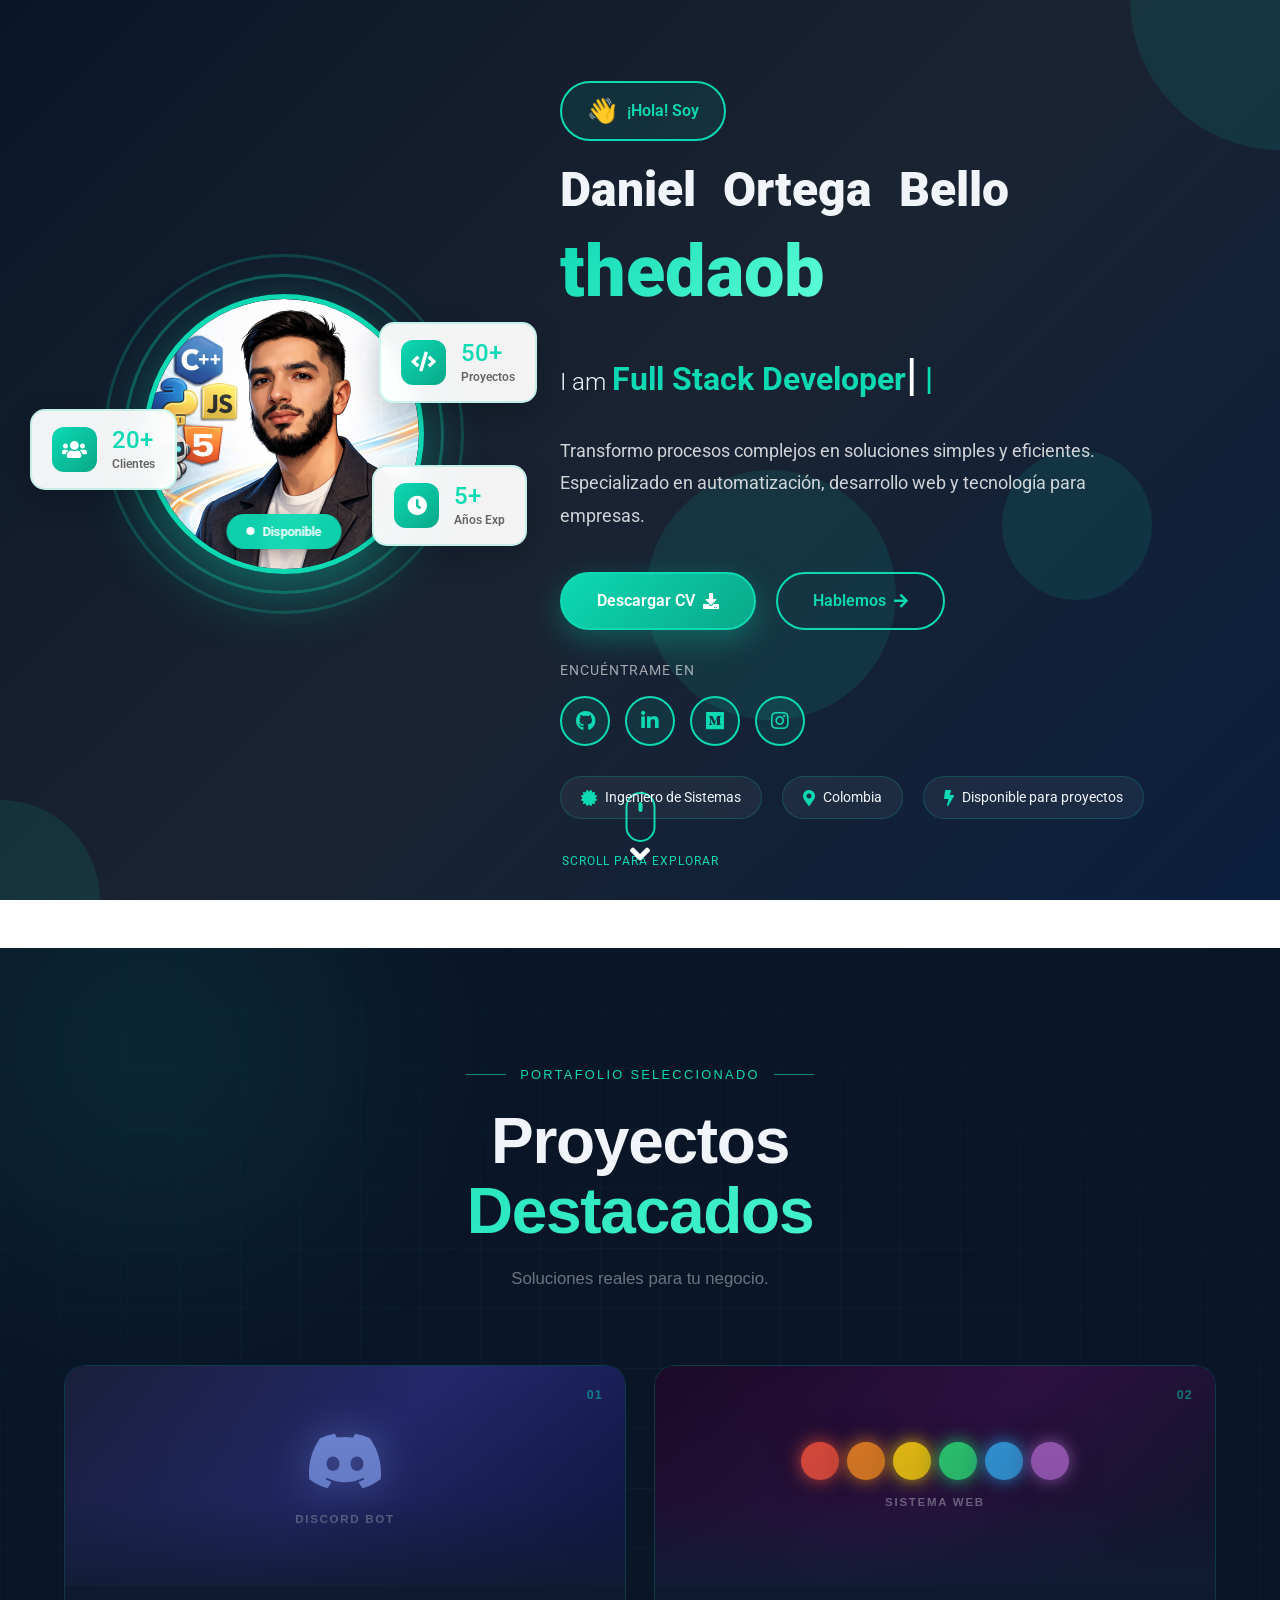
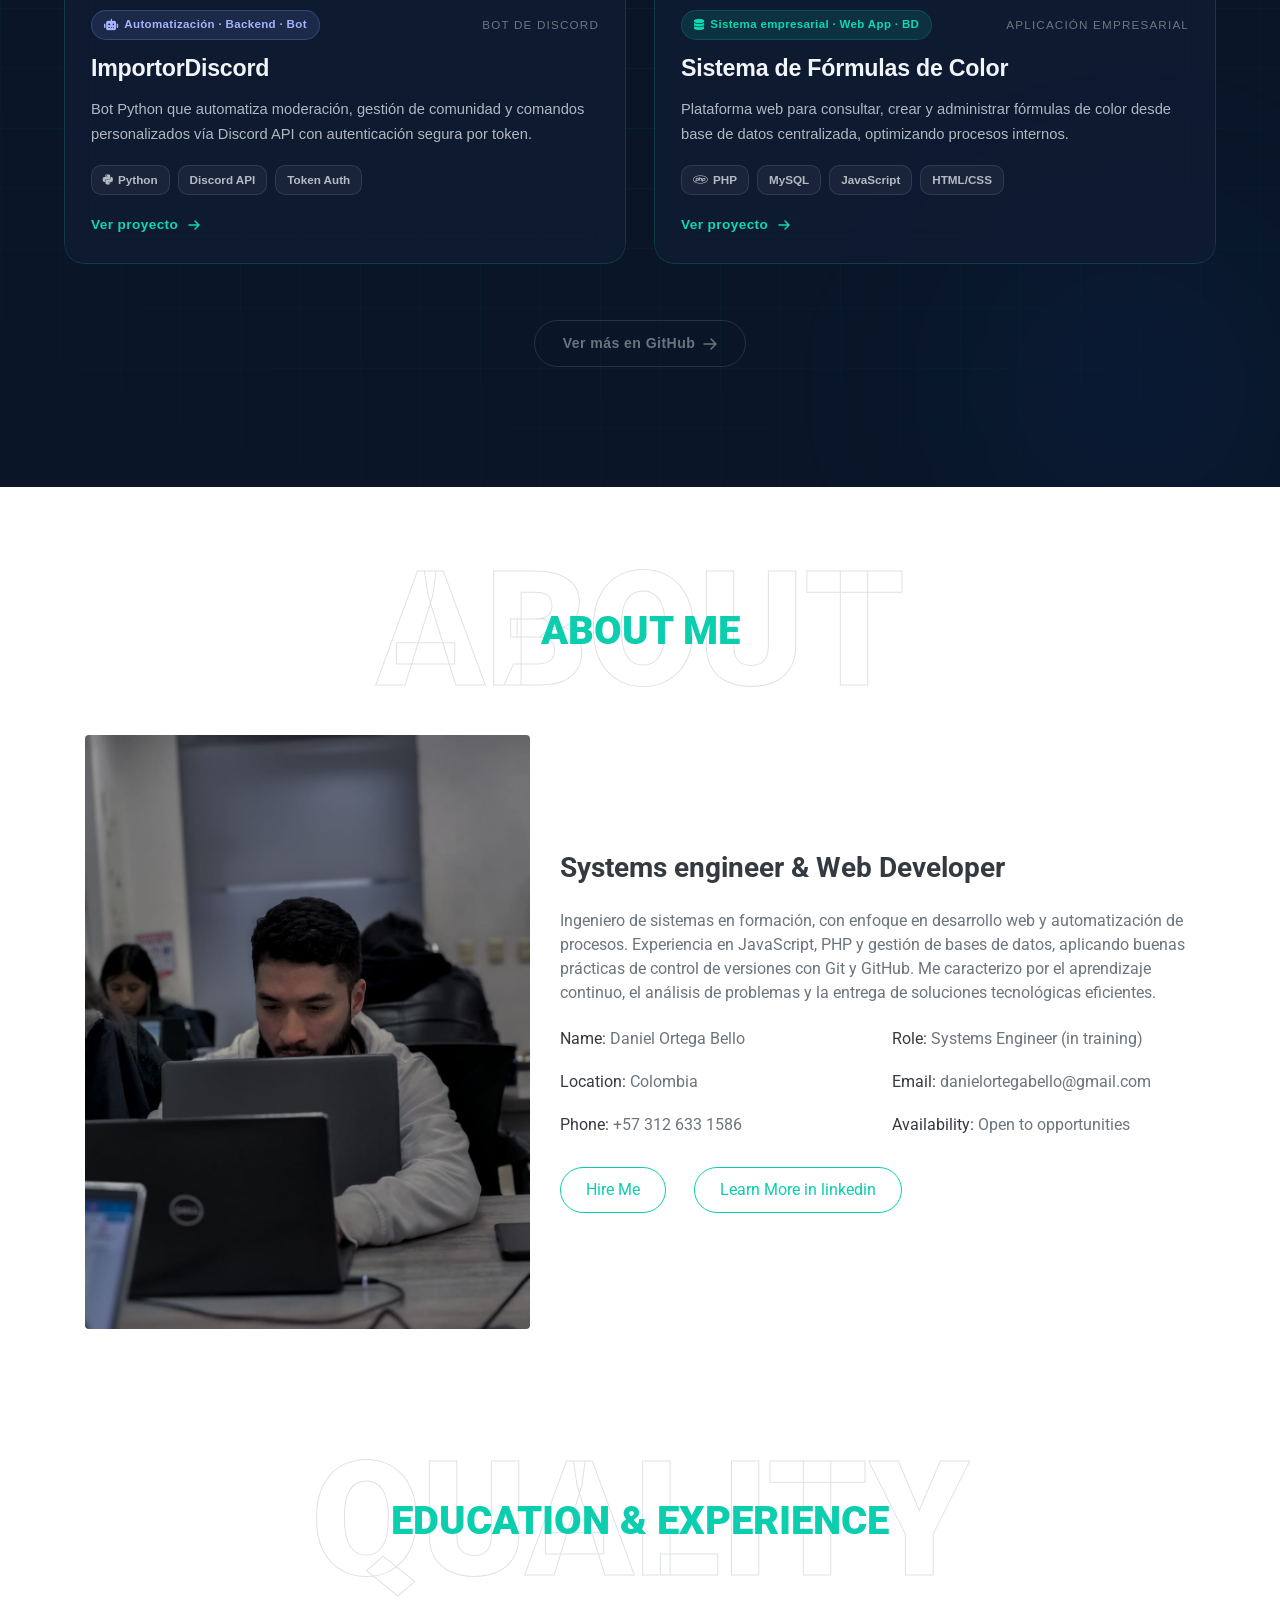
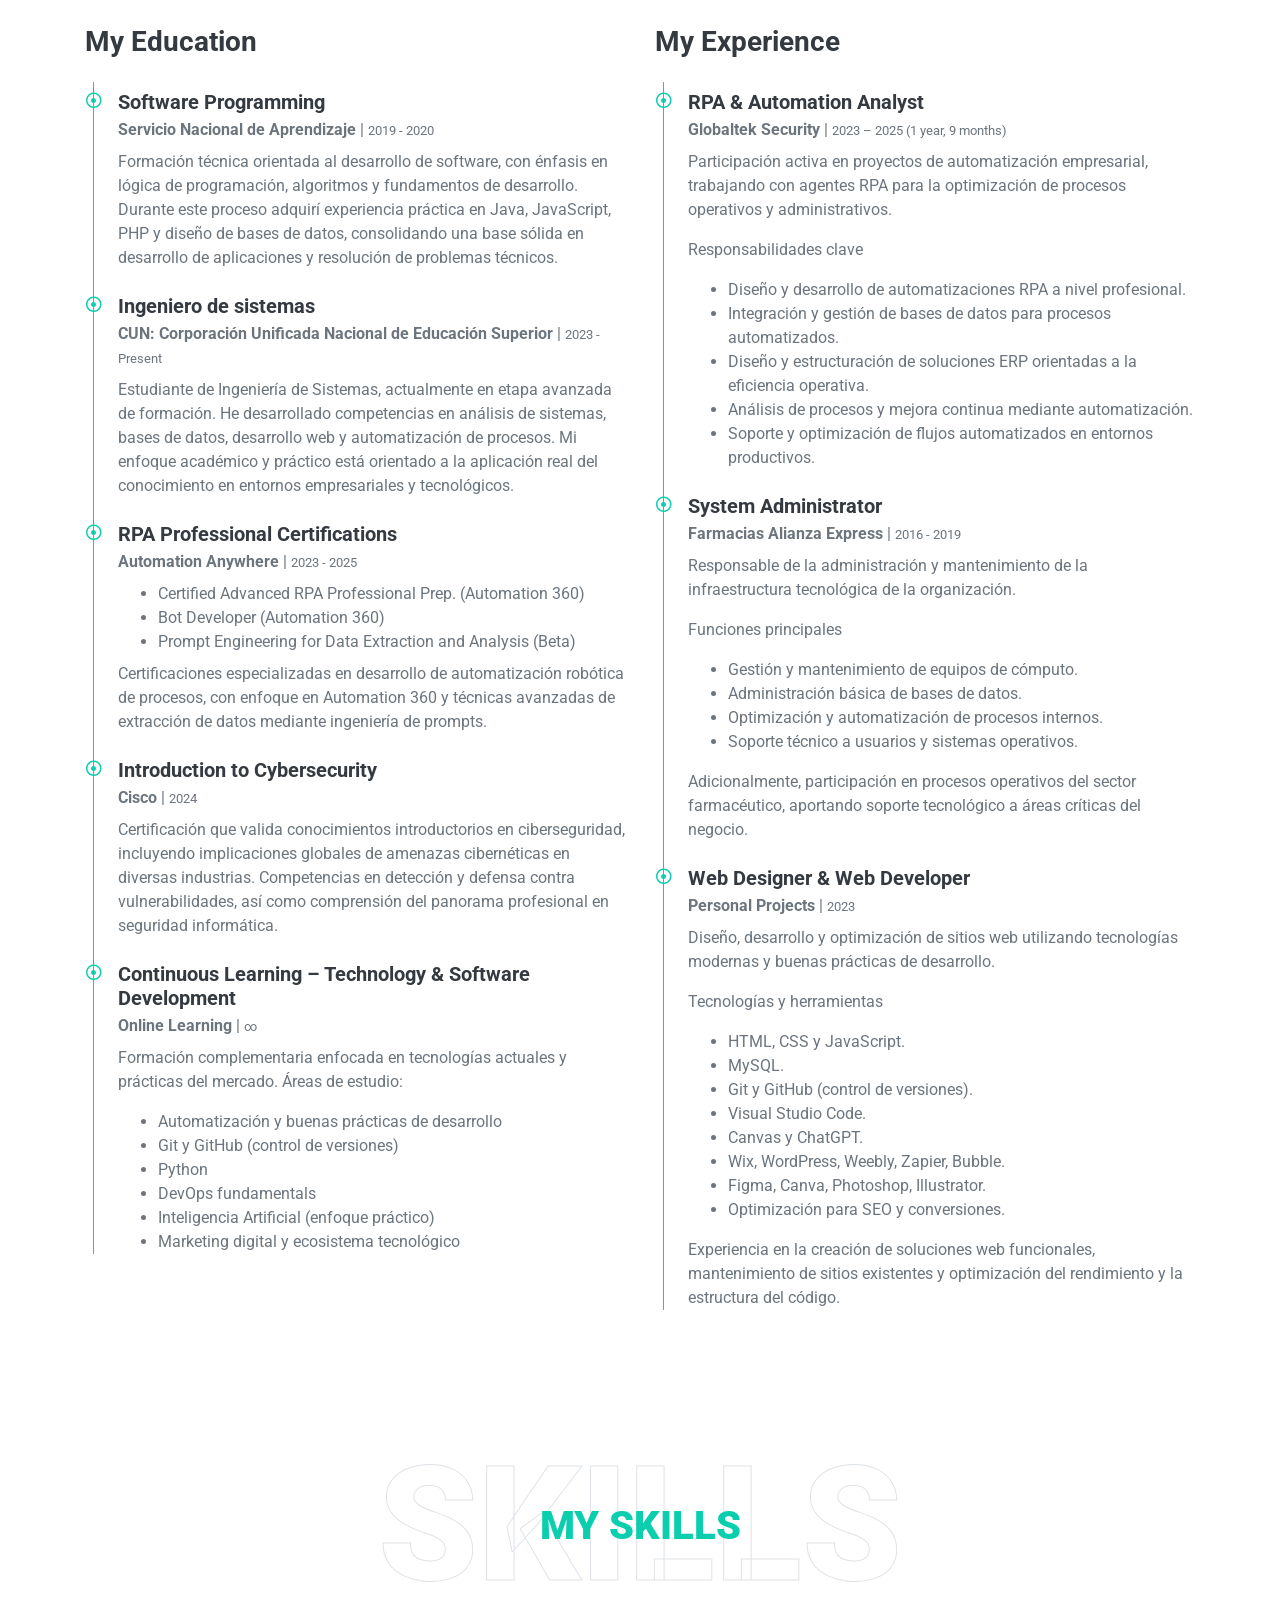
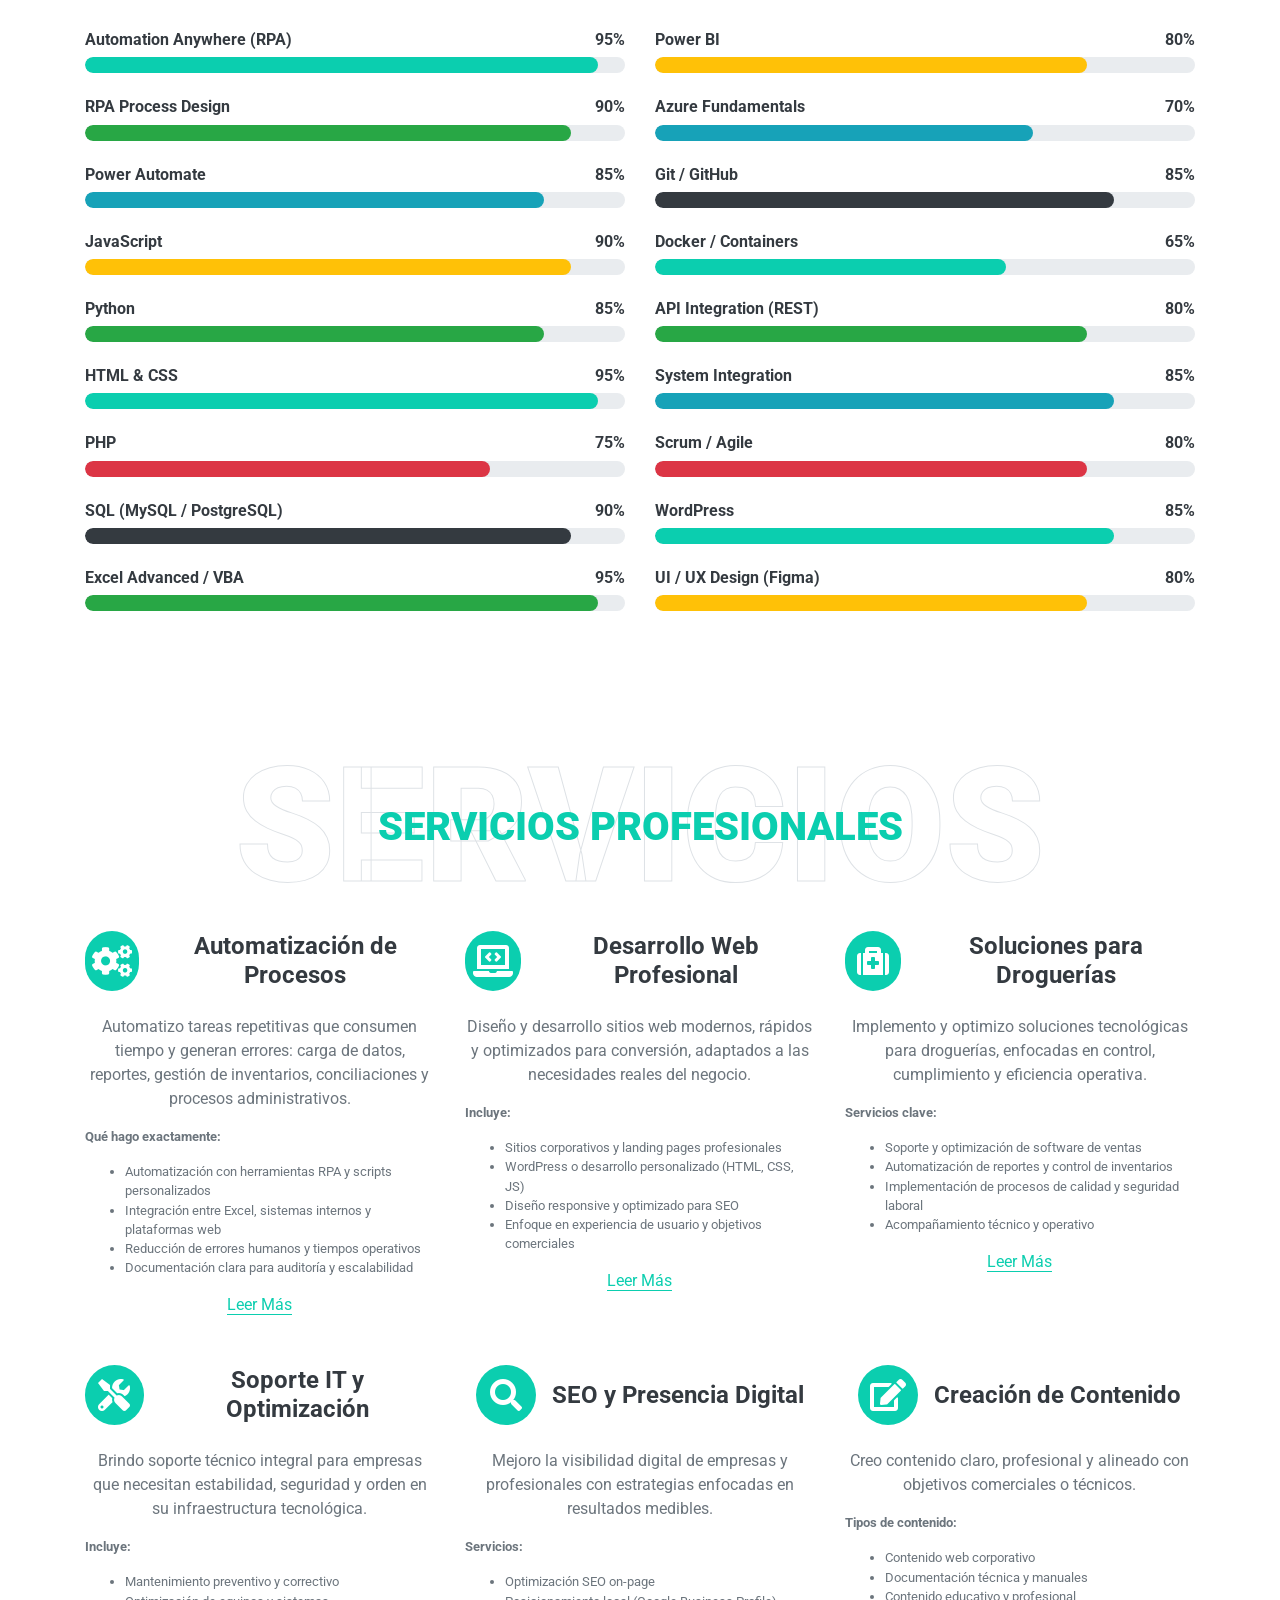
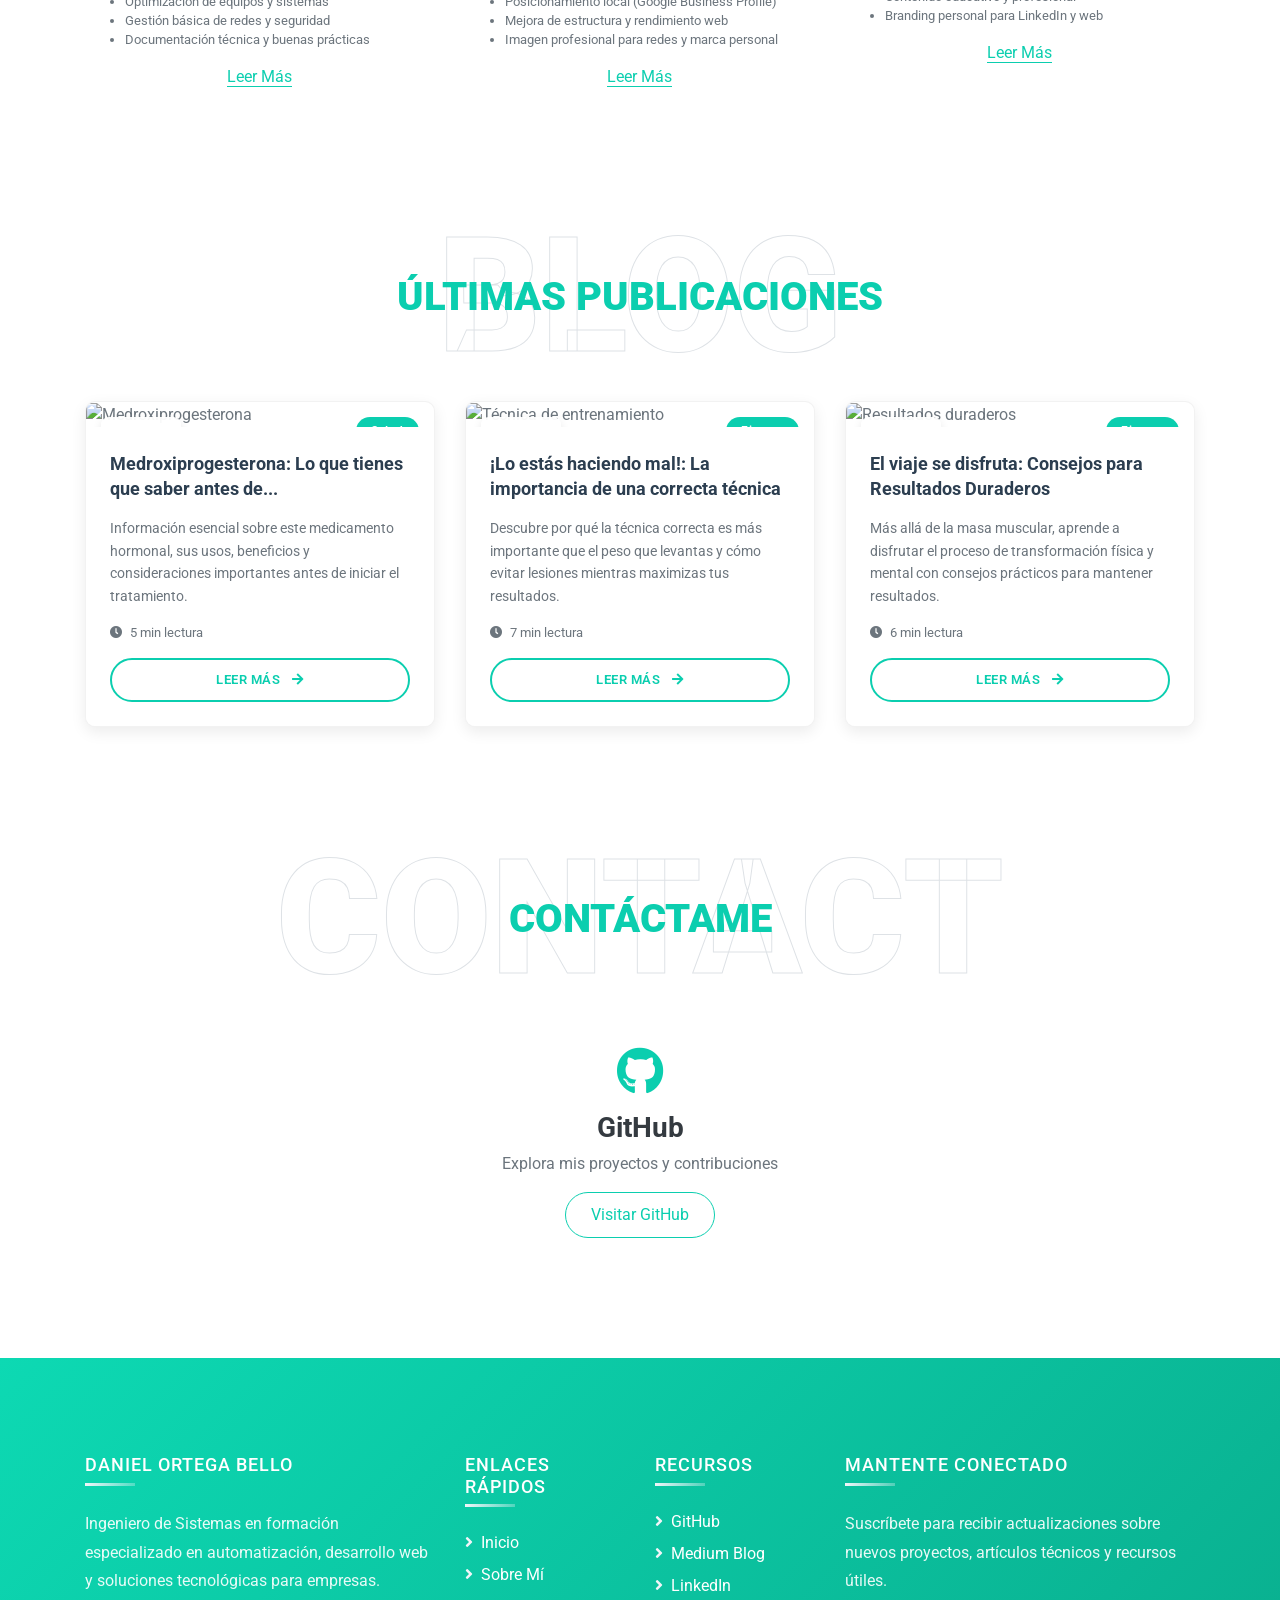
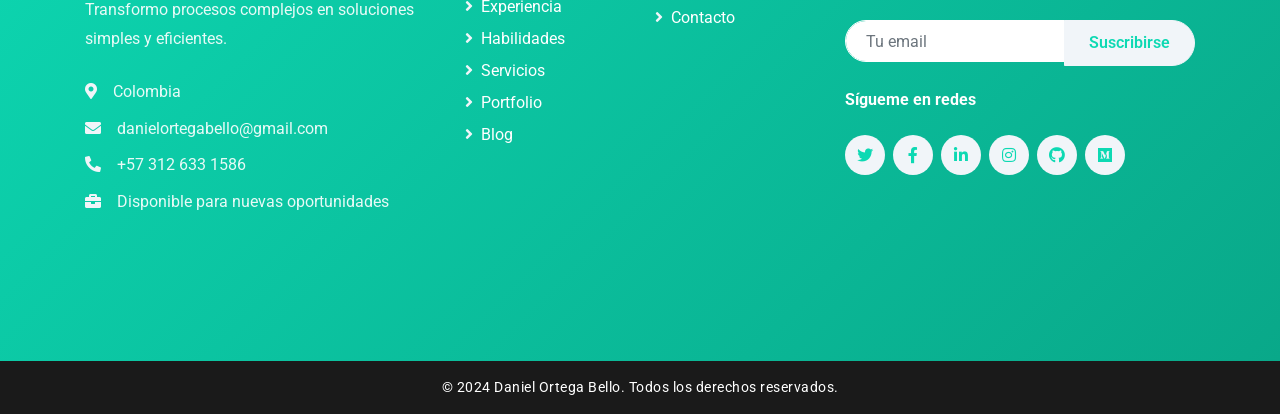
==== index.html @ bbf06e4d "Mini ajuste emojis" ====
<!DOCTYPE html>
<html lang="es">

<head>
    <meta charset="utf-8">
    <meta content="width=device-width, initial-scale=1.0" name="viewport">
    <title>Daniel Ortega — RPA Developer & Automation Specialist</title>
    <meta name="keywords" content="RPA, Automation Anywhere, Python, Automatización, RPA Developer, Colombia">
    <meta name="description" content="Daniel Ortega — Desarrollador RPA especializado en automatización de procesos, Python, APIs y Business Intelligence.">
    <link rel="canonical" href="https://danielortegabello.io/">
    <meta property="og:type" content="website">
    <meta property="og:title" content="Daniel Ortega — RPA Developer & Automation Specialist">
    <meta property="og:description" content="Daniel Ortega — Desarrollador RPA especializado en automatización de procesos, Python, APIs y Business Intelligence.">
    <meta property="og:url" content="https://danielortegabello.io/">
    <meta property="og:image" content="https://danielortegabello.io/img/fotoperfil.jpg">
    <meta name="twitter:card" content="summary_large_image">
    <meta name="twitter:title" content="Daniel Ortega — RPA Developer & Automation Specialist">
    <meta name="twitter:description" content="Daniel Ortega — Desarrollador RPA especializado en automatización de procesos, Python, APIs y Business Intelligence.">
    <meta name="twitter:image" content="https://danielortegabello.io/img/fotoperfil.jpg">
    <meta name="twitter:site" content="@thedaob">

    <!-- Favicon -->
    <link href="img/favicon.ico" rel="icon">

    <!-- Google Web Fonts -->
    <link rel="preconnect" href="https://fonts.gstatic.com" crossorigin>
    <link href="https://fonts.googleapis.com/css2?family=Roboto:wght@300;400;500;700;900&display=swap" rel="stylesheet"> 

    <!-- Font Awesome -->
    <link href="https://cdnjs.cloudflare.com/ajax/libs/font-awesome/5.10.0/css/all.min.css" rel="stylesheet">

    <!-- Libraries Stylesheet -->
    <link href="lib/owlcarousel/assets/owl.carousel.min.css" rel="stylesheet">
    <link href="lib/lightbox/css/lightbox.min.css" rel="stylesheet">
    

    <!-- Customized Bootstrap Stylesheet -->
    <link href="css/style.css" rel="stylesheet">
    <link rel="stylesheet" href="hero-section-styles.css">
</head>

<body data-spy="scroll" data-target=".navbar" data-offset="51">
    <!-- Navbar Start -->
    <nav class="navbar fixed-top shadow-sm navbar-expand-lg bg-light navbar-light py-3 py-lg-0 px-lg-5">
        <a href="index.html" class="navbar-brand ml-lg-3">
            <h1 class="m-0 display-5"><span class="text-primary">The</span>daob</h1>
        </a>
        <button type="button" class="navbar-toggler" data-toggle="collapse" data-target="#navbarCollapse">
            <span class="navbar-toggler-icon"></span>
        </button>
        <div class="collapse navbar-collapse px-lg-3" id="navbarCollapse">
            <div class="navbar-nav m-auto py-0">
                <a href="#home" class="nav-item nav-link active">Home</a>
                <a href="#about" class="nav-item nav-link">About</a>
                <a href="#qualification" class="nav-item nav-link">Quality</a>
                <a href="#skill" class="nav-item nav-link">Skill</a>
                <a href="#service" class="nav-item nav-link">Service</a>
                <a href="#projects" class="nav-item nav-link">Projects</a>
                <a href="#blog" class="nav-item nav-link">Blog</a>
                <a href="#contact" class="nav-item nav-link">Contact</a>
            </div>
            <a href="" class="btn btn-outline-primary d-none d-lg-block">Hire Me</a>
        </div>
        <button id="theme-toggle" aria-label="Cambiar modo oscuro">
            <span class="icon sun">💡</span>
            <span class="icon moon">🕯️</span>
          </button>
    </nav>
    <!-- Navbar End -->


    <!-- Video Modal Start -->
    
    <div class="modal fade" id="videoModal" tabindex="-1" role="dialog" aria-labelledby="exampleModalLabel" aria-hidden="true">
        <div class="modal-dialog" role="document">
            <div class="modal-content">
                <div class="modal-body">
                    <button type="button" class="close" data-dismiss="modal" aria-label="Close">
                        <span aria-hidden="true">&times;</span>
                    </button>        
                    <!-- 16:9 aspect ratio -->
                    <div class="embed-responsive embed-responsive-16by9">
                        <iframe class="embed-responsive-item" src="" id="video"  allowscriptaccess="always" allow="autoplay"></iframe>
                    </div>
                </div>
            </div>
        </div>
    </div>
    <!-- Video Modal End -->


<!-- Header Start -->
<div class="container-fluid hero-section d-flex align-items-center mb-5 py-5" id="home" style="min-height: 100vh; position: relative; overflow: hidden;">
    <!-- Animated Background Elements -->
    <div class="hero-bg-animation">
        <div class="floating-shape shape-1"></div>
        <div class="floating-shape shape-2"></div>
        <div class="floating-shape shape-3"></div>
        <div class="floating-shape shape-4"></div>
    </div>

    <!-- Particles Effect Container -->
    <div id="particles-js"></div>

    <div class="container" style="position: relative; z-index: 10;">
        <div class="row align-items-center">
            <!-- Profile Image Section with Stats -->
            <div class="col-lg-5 px-5 pl-lg-0 pb-5 pb-lg-0">
                <div class="profile-container">
                    <!-- Animated Border Ring -->
                    <div class="profile-ring"></div>
                    <div class="profile-ring-2"></div>
                    
                    <!-- Profile Image with Hover Effect -->
                    <div class="profile-image-wrapper">
                        <img class="img-fluid rounded-circle" src="img/PHOTO PROFILE.jpg" alt="Daniel Ortega Bello">
                        <div class="profile-status">
                            <span class="status-dot"></span>
                            <span class="status-text">Disponible</span>
                        </div>
                    </div>

                    <!-- Quick Stats Cards -->
                    <div class="stats-floating">
                        <div class="stat-card stat-card-1">
                            <div class="stat-icon">
                                <i class="fas fa-code"></i>
                            </div>
                            <div class="stat-content">
                                <h4>50+</h4>
                                <p>Proyectos</p>
                            </div>
                        </div>
                        <div class="stat-card stat-card-2">
                            <div class="stat-icon">
                                <i class="fas fa-users"></i>
                            </div>
                            <div class="stat-content">
                                <h4>20+</h4>
                                <p>Clientes</p>
                            </div>
                        </div>
                        <div class="stat-card stat-card-3">
                            <div class="stat-icon">
                                <i class="fas fa-clock"></i>
                            </div>
                            <div class="stat-content">
                                <h4>5+</h4>
                                <p>Años Exp</p>
                            </div>
                        </div>
                    </div>
                </div>
            </div>

            <!-- Hero Text Content -->
            <div class="col-lg-7 text-center text-lg-left">
                <!-- Greeting with Animation -->
                <div class="greeting-badge">
                    <span class="wave-emoji">👋</span>
                    <span>¡Hola! Soy</span>
                </div>
                
                <!-- Main Title with Glitch Effect -->
                <div class="hero-title-wrapper">
                    <h1 class="hero-name">
                        <span class="name-part">Daniel</span>
                        <span class="name-part">Ortega</span>
                        <span class="name-part">Bello</span>
                    </h1>
                    <h1 class="hero-nickname" data-text="thedaob">thedaob</h1>
                </div>

                <!-- Dynamic Role with Typed Effect -->
                <div class="role-container">
                    <h2 class="role-display">
                        <span class="role-label">I am </span>
                        <span class="typed-text-output"></span>
                        <span class="cursor-blink">|</span>
                    </h2>
                </div>
                <div class="typed-text d-none">Full Stack Developer, RPA Automation Specialist, Python Specialist, Tech Solutions Creator, Technology Consultant</div>


                <!-- Value Proposition -->
                <p class="hero-description">
                    Transformo procesos complejos en soluciones simples y eficientes. 
                    Especializado en automatización, desarrollo web y tecnología para empresas.
                </p>

                <!-- CTA Buttons with Enhanced Design -->
                <div class="hero-cta-section">
                    <div class="cta-buttons">
                        <a href="Daniel Ortega.pdf" class="btn-primary-custom">
                            <span class="btn-text">Descargar CV</span>
                            <i class="fas fa-download ml-2"></i>
                        </a>
                        <a href="#contact" class="btn-secondary-custom">
                            <span class="btn-text">Hablemos</span>
                            <i class="fas fa-arrow-right ml-2"></i>
                        </a>
                    </div>

                    <!-- Social Links with Enhanced Design -->
                    <div class="social-links-hero">
                        <span class="social-label">Encuéntrame en</span>
                        <div class="social-buttons-group">
                            <a href="https://github.com/Thedaob" target="_blank" class="social-btn" data-tooltip="GitHub">
                                <i class="fab fa-github"></i>
                            </a>
                            <a href="https://www.linkedin.com/in/thedaob/" target="_blank" class="social-btn" data-tooltip="LinkedIn">
                                <i class="fab fa-linkedin-in"></i>
                            </a>
                            <a href="https://medium.com/@danielortegabello" target="_blank" class="social-btn" data-tooltip="Medium">
                                <i class="fab fa-medium"></i>
                            </a>
                            <a href="https://www.instagram.com/thedaob/" target="_blank" class="social-btn" data-tooltip="Instagram">
                                <i class="fab fa-instagram"></i>
                            </a>
                        </div>
                    </div>
                </div>

                <!-- Achievement Badges -->
                <div class="achievement-badges">
                    <div class="badge-item">
                        <i class="fas fa-certificate"></i>
                        <span>Ingeniero de Sistemas</span>
                    </div>
                    <div class="badge-item">
                        <i class="fas fa-map-marker-alt"></i>
                        <span>Colombia</span>
                    </div>
                    <div class="badge-item pulse-badge">
                        <i class="fas fa-bolt"></i>
                        <span>Disponible para proyectos</span>
                    </div>
                </div>
            </div>
        </div>
    </div>

    <!-- Scroll Indicator -->
    <div class="scroll-indicator">
        <div class="scroll-mouse">
            <div class="scroll-wheel"></div>
        </div>
        <span>Scroll para explorar</span>
    </div>
</div>
<!-- Header End -->

<!-- ============================================================
     SECCIÓN PROYECTOS DESTACADOS
     ============================================================ -->
<section id="projects" class="proj-section">

  <!-- Fondo de rejilla decorativa -->
  <div class="proj-grid-bg" aria-hidden="true"></div>

  <!-- Orbes de luz ambiental -->
  <div class="proj-orb proj-orb--a" aria-hidden="true"></div>
  <div class="proj-orb proj-orb--b" aria-hidden="true"></div>

  <div class="container proj-container">

    <!-- ── Encabezado de sección ────────────────────────── -->
    <header class="proj-header" data-proj-reveal>
      <p class="proj-kicker">
        <span class="proj-kicker__line"></span>
        Portafolio seleccionado
        <span class="proj-kicker__line"></span>
      </p>
      <h2 class="proj-heading">
        Proyectos
        <em class="proj-heading__accent">Destacados</em>
      </h2>
      <p class="proj-subheading">
        Soluciones reales para tu negocio.
      </p>
    </header>

    <!-- ── Grid de tarjetas ─────────────────────────────── -->
    <div class="proj-grid">

      <!-- ─── TARJETA 1: ImportorDiscord ─────────────────── -->
      <article class="proj-card" data-proj-reveal data-delay="0">
        <a class="proj-card__link" href="proyectos/importordiscord.html" aria-label="Ver proyecto ImportorDiscord">

          <!-- Número editorial -->
          <span class="proj-card__num" aria-hidden="true">01</span>

          <!-- Imagen / Placeholder -->
          <div class="proj-card__media">
            <div class="proj-card__placeholder proj-card__placeholder--discord">
              <div class="proj-card__placeholder-inner">
                <svg class="proj-card__placeholder-icon" viewBox="0 0 127.14 96.36" xmlns="http://www.w3.org/2000/svg" aria-hidden="true">
                  <path d="M107.7,8.07A105.15,105.15,0,0,0,81.47,0a72.06,72.06,0,0,0-3.36,6.83A97.68,97.68,0,0,0,49,6.83,72.37,72.37,0,0,0,45.64,0,105.89,105.89,0,0,0,19.39,8.09C2.79,32.65-1.71,56.6.54,80.21h0A105.73,105.73,0,0,0,32.71,96.36,77.7,77.7,0,0,0,39.6,85.25a68.42,68.42,0,0,1-10.85-5.18c.91-.66,1.8-1.34,2.66-2a75.57,75.57,0,0,0,64.32,0c.87.71,1.76,1.39,2.66,2a68.68,68.68,0,0,1-10.87,5.19,77,77,0,0,0,6.89,11.1A105.25,105.25,0,0,0,126.6,80.22h0C129.24,52.84,122.09,29.11,107.7,8.07ZM42.45,65.69C36.18,65.69,31,60,31,53s5-12.74,11.43-12.74S54,46,53.89,53,48.84,65.69,42.45,65.69Zm42.24,0C78.41,65.69,73.25,60,73.25,53s5-12.74,11.44-12.74S96.23,46,96.12,53,91.08,65.69,84.69,65.69Z"/>
                </svg>
                <span class="proj-card__placeholder-label">Discord Bot</span>
              </div>
            </div>
            <div class="proj-card__overlay" aria-hidden="true"></div>
          </div>

          <!-- Contenido -->
          <div class="proj-card__body">
            <div class="proj-card__meta">
              <span class="proj-card__badge proj-card__badge--bot">
                <i class="fas fa-robot" aria-hidden="true"></i>
                Automatización · Backend · Bot
              </span>
              <span class="proj-card__type">Bot de Discord</span>
            </div>

            <h3 class="proj-card__title">ImportorDiscord</h3>

            <p class="proj-card__desc">
              Bot Python que automatiza moderación, gestión de comunidad y 
              comandos personalizados vía Discord API con autenticación segura por token.
            </p>

            <!-- Stack de tecnologías -->
            <div class="proj-card__stack" role="list" aria-label="Tecnologías">
              <span class="proj-card__tech" role="listitem">
                <i class="fab fa-python" aria-hidden="true"></i> Python
              </span>
              <span class="proj-card__tech" role="listitem">Discord API</span>
              <span class="proj-card__tech" role="listitem">Token Auth</span>
            </div>

            <!-- CTA -->
            <div class="proj-card__cta" aria-hidden="true">
              <span class="proj-card__cta-text">Ver proyecto</span>
              <span class="proj-card__cta-arrow">
                <svg width="16" height="16" viewBox="0 0 16 16" fill="none">
                  <path d="M3 8h10M9 4l4 4-4 4" stroke="currentColor" stroke-width="1.5" stroke-linecap="round" stroke-linejoin="round"/>
                </svg>
              </span>
            </div>
          </div>

          <!-- Línea de brillo inferior -->
          <div class="proj-card__glow-line" aria-hidden="true"></div>

        </a>
      </article>

      <!-- ─── TARJETA 2: Sistema de Fórmulas de Color ─────── -->
      <article class="proj-card" data-proj-reveal data-delay="150">
        <a class="proj-card__link" href="proyectos/sistema-formulas-color.html" aria-label="Ver proyecto Sistema de Fórmulas de Color">

          <!-- Número editorial -->
          <span class="proj-card__num" aria-hidden="true">02</span>

          <!-- Imagen / Placeholder -->
          <div class="proj-card__media">
            <div class="proj-card__placeholder proj-card__placeholder--color">
              <div class="proj-card__placeholder-inner">
                <!-- Paleta de colores decorativa SVG -->
                <div class="proj-card__color-swatches" aria-hidden="true">
                  <span style="--sw:#E74C3C"></span>
                  <span style="--sw:#E67E22"></span>
                  <span style="--sw:#F1C40F"></span>
                  <span style="--sw:#2ECC71"></span>
                  <span style="--sw:#3498DB"></span>
                  <span style="--sw:#9B59B6"></span>
                </div>
                <span class="proj-card__placeholder-label">Sistema Web</span>
              </div>
            </div>
            <div class="proj-card__overlay" aria-hidden="true"></div>
          </div>

          <!-- Contenido -->
          <div class="proj-card__body">
            <div class="proj-card__meta">
              <span class="proj-card__badge proj-card__badge--web">
                <i class="fas fa-database" aria-hidden="true"></i>
                Sistema empresarial · Web App · BD
              </span>
              <span class="proj-card__type">Aplicación empresarial</span>
            </div>

            <h3 class="proj-card__title">Sistema de Fórmulas de Color</h3>

            <p class="proj-card__desc">
              Plataforma web para consultar, crear y administrar fórmulas de 
              color desde base de datos centralizada, optimizando procesos internos.
            </p>

            <!-- Stack de tecnologías -->
            <div class="proj-card__stack" role="list" aria-label="Tecnologías">
              <span class="proj-card__tech" role="listitem">
                <i class="fab fa-php" aria-hidden="true"></i> PHP
              </span>
              <span class="proj-card__tech" role="listitem">MySQL</span>
              <span class="proj-card__tech" role="listitem">JavaScript</span>
              <span class="proj-card__tech" role="listitem">HTML/CSS</span>
            </div>

            <!-- CTA -->
            <div class="proj-card__cta" aria-hidden="true">
              <span class="proj-card__cta-text">Ver proyecto</span>
              <span class="proj-card__cta-arrow">
                <svg width="16" height="16" viewBox="0 0 16 16" fill="none">
                  <path d="M3 8h10M9 4l4 4-4 4" stroke="currentColor" stroke-width="1.5" stroke-linecap="round" stroke-linejoin="round"/>
                </svg>
              </span>
            </div>
          </div>

          <!-- Línea de brillo inferior -->
          <div class="proj-card__glow-line" aria-hidden="true"></div>

        </a>
      </article>

    </div><!-- /proj-grid -->

    <!-- ── Pie de sección ────────────────────────────────── -->
    <footer class="proj-footer" data-proj-reveal data-delay="300">
      <a href="https://github.com/Thedaob" target="_blank" rel="noopener noreferrer" class="proj-footer__link">
        Ver más en GitHub
        <svg width="14" height="14" viewBox="0 0 14 14" fill="none" aria-hidden="true">
          <path d="M1 7h12M8 2l5 5-5 5" stroke="currentColor" stroke-width="1.5" stroke-linecap="round" stroke-linejoin="round"/>
        </svg>
      </a>
    </footer>

  </div><!-- /container -->
</section>

    <!-- About Start -->
    <div class="container-fluid py-5" id="about">
        <div class="container">
            <div class="position-relative d-flex align-items-center justify-content-center">
                <h1 class="display-1 text-uppercase text-white" style="-webkit-text-stroke: 1px #dee2e6;">About</h1>
                <h1 class="position-absolute text-uppercase text-primary">About Me</h1>
            </div>
            <div class="row align-items-center">
                <div class="col-lg-5 pb-4 pb-lg-0">
                    <img class="img-fluid rounded w-100" src="img/fotoperfil.jpg" alt="">
                </div>
                <div class="col-lg-7">
                    <h3 class="mb-4">Systems engineer & Web Developer</h3>
                    <p>
                        Ingeniero de sistemas en formación, con enfoque en desarrollo web y automatización de procesos. 
                        Experiencia en JavaScript, PHP y gestión de bases de datos, aplicando buenas prácticas de control 
                        de versiones con Git y GitHub. Me caracterizo por el aprendizaje continuo, el análisis de problemas 
                        y la entrega de soluciones tecnológicas eficientes.
                      </p>     
                    <div class="row mb-3">
                        <div class="col-sm-6 py-2">
                            <h6>Name: <span class="text-secondary">Daniel Ortega Bello</span></h6>
                          </div> 
                          <div class="col-sm-6 py-2">
                            <h6>Role: <span class="text-secondary">Systems Engineer (in training)</span></h6>
                          </div> 
                          <div class="col-sm-6 py-2">
                            <h6>Location: <span class="text-secondary">Colombia</span></h6>
                          </div>
                          <div class="col-sm-6 py-2">
                            <h6>Email: <span class="text-secondary">danielortegabello@gmail.com</span></h6>
                          </div>
                          <div class="col-sm-6 py-2">
                            <h6>Phone: <span class="text-secondary">+57 312 633 1586</span></h6>
                          </div>
                          <div class="col-sm-6 py-2">
                            <h6>Availability: <span class="text-secondary">Open to opportunities</span></h6>
                          </div>
                    </div>
                    <a href="" class="btn btn-outline-primary mr-4">Hire Me</a>
                    <a href="https://www.linkedin.com/in/daniel-ortega-bello-63a91b17a/" class="btn btn-outline-primary">Learn More in linkedin</a>
                </div>
            </div>
        </div>
    </div>
    <!-- About End -->


   <!-- Qualification Start -->
   <div class="container-fluid py-5" id="qualification">
    <div class="container">
        <div class="position-relative d-flex align-items-center justify-content-center">
            <h1 class="display-1 text-uppercase text-white" style="-webkit-text-stroke: 1px #dee2e6;">Quality</h1>
            <h1 class="position-absolute text-uppercase text-primary">Education & Experience</h1>
        </div>
        <div class="row align-items-start">
            <div class="col-lg-6">
                <h3 class="mb-4">My Education</h3>
                <div class="border-left border-primary pt-2 pl-4 ml-2">
                    <div class="position-relative mb-4">
                        <i class="far fa-dot-circle text-primary position-absolute" style="top: 2px; left: -32px;"></i>
                        <h5 class="font-weight-bold mb-1">Software Programming</h5>
                        <p class="mb-2"><strong>Servicio Nacional de Aprendizaje</strong> | <small>2019 - 2020</small></p>
                        <p>Formación técnica orientada al desarrollo de software, con énfasis en lógica de programación, algoritmos y fundamentos de desarrollo. Durante este proceso adquirí experiencia práctica en Java, JavaScript, PHP y diseño de bases de datos, consolidando una base sólida en desarrollo de aplicaciones y resolución de problemas técnicos.</p>
                    </div>
                    
                    <div class="position-relative mb-4">
                        <i class="far fa-dot-circle text-primary position-absolute" style="top: 2px; left: -32px;"></i>
                        <h5 class="font-weight-bold mb-1">Ingeniero de sistemas</h5>
                        <p class="mb-2"><strong>CUN: Corporación Unificada Nacional de Educación Superior</strong> | <small>2023 - Present</small></p>
                        <p>Estudiante de Ingeniería de Sistemas, actualmente en etapa avanzada de formación. He desarrollado competencias en análisis de sistemas, bases de datos, desarrollo web y automatización de procesos. Mi enfoque académico y práctico está orientado a la aplicación real del conocimiento en entornos empresariales y tecnológicos.</p>
                    </div>
        
                    <div class="position-relative mb-4">
                        <i class="far fa-dot-circle text-primary position-absolute" style="top: 2px; left: -32px;"></i>
                        <h5 class="font-weight-bold mb-1">RPA Professional Certifications</h5>
                        <p class="mb-2"><strong>Automation Anywhere</strong> | <small>2023 - 2025</small></p>
                        <ul class="mb-2">
                            <li>Certified Advanced RPA Professional Prep. (Automation 360)</li>
                            <li>Bot Developer (Automation 360)</li>
                            <li>Prompt Engineering for Data Extraction and Analysis (Beta)</li>
                        </ul>
                        <p>Certificaciones especializadas en desarrollo de automatización robótica de procesos, con enfoque en Automation 360 y técnicas avanzadas de extracción de datos mediante ingeniería de prompts.</p>
                    </div>
        
                    <div class="position-relative mb-4">
                        <i class="far fa-dot-circle text-primary position-absolute" style="top: 2px; left: -32px;"></i>
                        <h5 class="font-weight-bold mb-1">Introduction to Cybersecurity</h5>
                        <p class="mb-2"><strong>Cisco</strong> | <small>2024</small></p>
                        <p>Certificación que valida conocimientos introductorios en ciberseguridad, incluyendo implicaciones globales de amenazas cibernéticas en diversas industrias. Competencias en detección y defensa contra vulnerabilidades, así como comprensión del panorama profesional en seguridad informática.</p>
                    </div>
                    
                    <div class="position-relative mb-4">
                        <i class="far fa-dot-circle text-primary position-absolute" style="top: 2px; left: -32px;"></i>
                        <h5 class="font-weight-bold mb-1">Continuous Learning – Technology & Software Development</h5>
                        <p class="mb-2"><strong>Online Learning</strong> | <small>&infin;</small></p>
                        <p>Formación complementaria enfocada en tecnologías actuales y prácticas del mercado. Áreas de estudio:</p>
                        <ul>
                            <li>Automatización y buenas prácticas de desarrollo</li>
                            <li>Git y GitHub (control de versiones)</li>
                            <li>Python</li>
                            <li>DevOps fundamentals</li>
                            <li>Inteligencia Artificial (enfoque práctico)</li>
                            <li>Marketing digital y ecosistema tecnológico</li>
                          </ul>  
                    </div>
                </div>
            </div>
            <div class="col-lg-6">
                <h3 class="mb-4">My Experience</h3>
                <div class="border-left border-primary pt-2 pl-4 ml-2">
                    <div class="position-relative mb-4">
                        <i class="far fa-dot-circle text-primary position-absolute" style="top: 2px; left: -32px;"></i>
                        <h5 class="font-weight-bold mb-1">RPA & Automation Analyst</h5>
                        <p class="mb-2"><strong>Globaltek Security</strong> | <small>2023 – 2025 (1 year, 9 months)</small></p>
                        <p>
                            Participación activa en proyectos de automatización empresarial, trabajando con agentes RPA para la optimización de procesos operativos y administrativos.
                          </p>
                          <p>Responsabilidades clave</p>
                          <ul>
                            <li>Diseño y desarrollo de automatizaciones RPA a nivel profesional.</li>
                            <li>Integración y gestión de bases de datos para procesos automatizados.</li>
                            <li>Diseño y estructuración de soluciones ERP orientadas a la eficiencia operativa.</li>
                            <li>Análisis de procesos y mejora continua mediante automatización.</li>
                            <li>Soporte y optimización de flujos automatizados en entornos productivos.</li>
                          </ul>
                        </div>
                        <div class="position-relative mb-4">
                        <i class="far fa-dot-circle text-primary position-absolute" style="top: 2px; left: -32px;"></i>
                        <h5 class="font-weight-bold mb-1">System Administrator</h5>
                        <p class="mb-2"><strong>Farmacias Alianza Express</strong> | <small>2016 - 2019</small></p>
                        <p>
                            Responsable de la administración y mantenimiento de la infraestructura tecnológica de la organización.
                          </p>
                          <p>Funciones principales</p>
                          <ul>
                            <li>Gestión y mantenimiento de equipos de cómputo.</li>
                            <li>Administración básica de bases de datos.</li>
                            <li>Optimización y automatización de procesos internos.</li>
                            <li>Soporte técnico a usuarios y sistemas operativos.</li>
                          </ul>
                          <p>
                            Adicionalmente, participación en procesos operativos del sector farmacéutico, aportando soporte tecnológico a áreas críticas del negocio.
                          </p>
                        </div>

                    <div class="position-relative mb-4">
                        <i class="far fa-dot-circle text-primary position-absolute" style="top: 2px; left: -32px;"></i>
                        <h5 class="font-weight-bold mb-1">Web Designer & Web Developer</h5>
                        <p class="mb-2"><strong>Personal Projects</strong> | <small>2023</small></p>
                        <p>
                            Diseño, desarrollo y optimización de sitios web utilizando tecnologías modernas y buenas prácticas de desarrollo.
                          </p>
                          <p>Tecnologías y herramientas</p>
                          <ul>
                            <li>HTML, CSS y JavaScript.</li>
                            <li>MySQL.</li>
                            <li>Git y GitHub (control de versiones).</li>
                            <li>Visual Studio Code.</li>
                            <li>Canvas y ChatGPT.</li>
                            <li>Wix, WordPress, Weebly, Zapier, Bubble.</li>
                            <li>Figma, Canva, Photoshop, Illustrator.</li>
                            <li>Optimización para SEO y conversiones.</li>
                          </ul>
                          <p>
                            Experiencia en la creación de soluciones web funcionales, mantenimiento de sitios existentes y optimización del rendimiento y la estructura del código.
                          </p>
                    </div> 
                </div>
            </div>
        </div>
    </div>
</div>
<!-- Qualification End -->


   <!-- Skill Start -->
   <div class="container-fluid py-5" id="skill">
    <div class="container">
        <div class="position-relative d-flex align-items-center justify-content-center">
            <h1 class="display-1 text-uppercase text-white" style="-webkit-text-stroke: 1px #dee2e6;">Skills</h1>
            <h1 class="position-absolute text-uppercase text-primary">My Skills</h1>
        </div>
        <div class="row align-items-center">
            <div class="col-md-6">
                <!-- RPA & Automation -->
                <div class="skill mb-4">
                    <div class="d-flex justify-content-between">
                        <h6 class="font-weight-bold">Automation Anywhere (RPA)</h6>
                        <h6 class="font-weight-bold">95%</h6>
                    </div>
                    <div class="progress">
                        <div class="progress-bar bg-primary" role="progressbar" aria-valuenow="95" aria-valuemin="0" aria-valuemax="100"></div>
                    </div>
                </div>
                
                <div class="skill mb-4">
                    <div class="d-flex justify-content-between">
                        <h6 class="font-weight-bold">RPA Process Design</h6>
                        <h6 class="font-weight-bold">90%</h6>
                    </div>
                    <div class="progress">
                        <div class="progress-bar bg-success" role="progressbar" aria-valuenow="90" aria-valuemin="0" aria-valuemax="100"></div>
                    </div>
                </div>

                <div class="skill mb-4">
                    <div class="d-flex justify-content-between">
                        <h6 class="font-weight-bold">Power Automate</h6>
                        <h6 class="font-weight-bold">85%</h6>
                    </div>
                    <div class="progress">
                        <div class="progress-bar bg-info" role="progressbar" aria-valuenow="85" aria-valuemin="0" aria-valuemax="100"></div>
                    </div>
                </div>

                <!-- Programming & Development -->
                <div class="skill mb-4">
                    <div class="d-flex justify-content-between">
                        <h6 class="font-weight-bold">JavaScript</h6>
                        <h6 class="font-weight-bold">90%</h6>
                    </div>
                    <div class="progress">
                        <div class="progress-bar bg-warning" role="progressbar" aria-valuenow="90" aria-valuemin="0" aria-valuemax="100"></div>
                    </div>
                </div>

                <div class="skill mb-4">
                    <div class="d-flex justify-content-between">
                        <h6 class="font-weight-bold">Python</h6>
                        <h6 class="font-weight-bold">85%</h6>
                    </div>
                    <div class="progress">
                        <div class="progress-bar bg-success" role="progressbar" aria-valuenow="85" aria-valuemin="0" aria-valuemax="100"></div>
                    </div>
                </div>

                <div class="skill mb-4">
                    <div class="d-flex justify-content-between">
                        <h6 class="font-weight-bold">HTML & CSS</h6>
                        <h6 class="font-weight-bold">95%</h6>
                    </div>
                    <div class="progress">
                        <div class="progress-bar bg-primary" role="progressbar" aria-valuenow="95" aria-valuemin="0" aria-valuemax="100"></div>
                    </div>
                </div>

                <div class="skill mb-4">
                    <div class="d-flex justify-content-between">
                        <h6 class="font-weight-bold">PHP</h6>
                        <h6 class="font-weight-bold">75%</h6>
                    </div>
                    <div class="progress">
                        <div class="progress-bar bg-danger" role="progressbar" aria-valuenow="75" aria-valuemin="0" aria-valuemax="100"></div>
                    </div>
                </div>

                <!-- Data & Analytics -->
                <div class="skill mb-4">
                    <div class="d-flex justify-content-between">
                        <h6 class="font-weight-bold">SQL (MySQL / PostgreSQL)</h6>
                        <h6 class="font-weight-bold">90%</h6>
                    </div>
                    <div class="progress">
                        <div class="progress-bar bg-dark" role="progressbar" aria-valuenow="90" aria-valuemin="0" aria-valuemax="100"></div>
                    </div>
                </div>

                <div class="skill mb-4">
                    <div class="d-flex justify-content-between">
                        <h6 class="font-weight-bold">Excel Advanced / VBA</h6>
                        <h6 class="font-weight-bold">95%</h6>
                    </div>
                    <div class="progress">
                        <div class="progress-bar bg-success" role="progressbar" aria-valuenow="95" aria-valuemin="0" aria-valuemax="100"></div>
                    </div>
                </div>
                
            </div>
            
            <div class="col-md-6">
                <!-- Data Visualization & BI -->
                <div class="skill mb-4">
                    <div class="d-flex justify-content-between">
                        <h6 class="font-weight-bold">Power BI</h6>
                        <h6 class="font-weight-bold">80%</h6>
                    </div>
                    <div class="progress">
                        <div class="progress-bar bg-warning" role="progressbar" aria-valuenow="80" aria-valuemin="0" aria-valuemax="100"></div>
                    </div>
                </div>

                <!-- Cloud & DevOps -->
                <div class="skill mb-4">
                    <div class="d-flex justify-content-between">
                        <h6 class="font-weight-bold">Azure Fundamentals</h6>
                        <h6 class="font-weight-bold">70%</h6>
                    </div>
                    <div class="progress">
                        <div class="progress-bar bg-info" role="progressbar" aria-valuenow="70" aria-valuemin="0" aria-valuemax="100"></div>
                    </div>
                </div>

                <div class="skill mb-4">
                    <div class="d-flex justify-content-between">
                        <h6 class="font-weight-bold">Git / GitHub</h6>
                        <h6 class="font-weight-bold">85%</h6>
                    </div>
                    <div class="progress">
                        <div class="progress-bar bg-dark" role="progressbar" aria-valuenow="85" aria-valuemin="0" aria-valuemax="100"></div>
                    </div>
                </div>

                <div class="skill mb-4">
                    <div class="d-flex justify-content-between">
                        <h6 class="font-weight-bold">Docker / Containers</h6>
                        <h6 class="font-weight-bold">65%</h6>
                    </div>
                    <div class="progress">
                        <div class="progress-bar bg-primary" role="progressbar" aria-valuenow="65" aria-valuemin="0" aria-valuemax="100"></div>
                    </div>
                </div>

                <!-- Integration & Systems -->
                <div class="skill mb-4">
                    <div class="d-flex justify-content-between">
                        <h6 class="font-weight-bold">API Integration (REST)</h6>
                        <h6 class="font-weight-bold">80%</h6>
                    </div>
                    <div class="progress">
                        <div class="progress-bar bg-success" role="progressbar" aria-valuenow="80" aria-valuemin="0" aria-valuemax="100"></div>
                    </div>
                </div>

                <div class="skill mb-4">
                    <div class="d-flex justify-content-between">
                        <h6 class="font-weight-bold">System Integration</h6>
                        <h6 class="font-weight-bold">85%</h6>
                    </div>
                    <div class="progress">
                        <div class="progress-bar bg-info" role="progressbar" aria-valuenow="85" aria-valuemin="0" aria-valuemax="100"></div>
                    </div>
                </div>

                <!-- Methodologies & Tools -->
                <div class="skill mb-4">
                    <div class="d-flex justify-content-between">
                        <h6 class="font-weight-bold">Scrum / Agile</h6>
                        <h6 class="font-weight-bold">80%</h6>
                    </div>
                    <div class="progress">
                        <div class="progress-bar bg-danger" role="progressbar" aria-valuenow="80" aria-valuemin="0" aria-valuemax="100"></div>
                    </div>
                </div>

                <div class="skill mb-4">
                    <div class="d-flex justify-content-between">
                        <h6 class="font-weight-bold">WordPress</h6>
                        <h6 class="font-weight-bold">85%</h6>
                    </div>
                    <div class="progress">
                        <div class="progress-bar bg-primary" role="progressbar" aria-valuenow="85" aria-valuemin="0" aria-valuemax="100"></div>
                    </div>
                </div>

                <div class="skill mb-4">
                    <div class="d-flex justify-content-between">
                        <h6 class="font-weight-bold">UI / UX Design (Figma)</h6>
                        <h6 class="font-weight-bold">80%</h6>
                    </div>
                    <div class="progress">
                        <div class="progress-bar bg-warning" role="progressbar" aria-valuenow="80" aria-valuemin="0" aria-valuemax="100"></div>
                    </div>
                </div>
                   
            </div>
        </div>
    </div>
</div>
<!-- Skill End -->

<!-- Services Start -->
<div class="container-fluid pt-5" id="service">
    <div class="container">
        <div class="position-relative d-flex align-items-center justify-content-center">
            <h1 class="display-1 text-uppercase text-white" style="-webkit-text-stroke: 1px #dee2e6;">Servicios</h1>
            <h1 class="position-absolute text-uppercase text-primary">Servicios Profesionales</h1>
        </div>
        <div class="row pb-3">
            <!-- Automatización de Procesos -->
            <div class="col-lg-4 col-md-6 text-center mb-5">
                <div class="d-flex align-items-center justify-content-center mb-4">
                    <i class="fa fa-2x fa-cogs service-icon bg-primary text-white mr-3"></i>
                    <h4 class="font-weight-bold m-0">Automatización de Procesos</h4>
                </div>
                <p>Automatizo tareas repetitivas que consumen tiempo y generan errores: carga de datos, reportes, gestión de inventarios, conciliaciones y procesos administrativos.</p>
                <p class="text-left small"><strong>Qué hago exactamente:</strong></p>
                <ul class="text-left small">
                    <li>Automatización con herramientas RPA y scripts personalizados</li>
                    <li>Integración entre Excel, sistemas internos y plataformas web</li>
                    <li>Reducción de errores humanos y tiempos operativos</li>
                    <li>Documentación clara para auditoría y escalabilidad</li>
                </ul>
                <a class="border-bottom border-primary text-decoration-none" href="https://medium.com/p/e7a9c7b16266/edit">Leer Más</a>
            </div>

            <!-- Diseño y Desarrollo Web -->
            <div class="col-lg-4 col-md-6 text-center mb-5">
                <div class="d-flex align-items-center justify-content-center mb-4">
                    <i class="fa fa-2x fa-laptop-code service-icon bg-primary text-white mr-3"></i>
                    <h4 class="font-weight-bold m-0">Desarrollo Web Profesional</h4>
                </div>
                <p>Diseño y desarrollo sitios web modernos, rápidos y optimizados para conversión, adaptados a las necesidades reales del negocio.</p>
                <p class="text-left small"><strong>Incluye:</strong></p>
                <ul class="text-left small">
                    <li>Sitios corporativos y landing pages profesionales</li>
                    <li>WordPress o desarrollo personalizado (HTML, CSS, JS)</li>
                    <li>Diseño responsive y optimizado para SEO</li>
                    <li>Enfoque en experiencia de usuario y objetivos comerciales</li>
                </ul>
                <a class="border-bottom border-primary text-decoration-none" href="https://github.com/Thedaob">Leer Más</a>
            </div>

            <!-- Soluciones para Farmacias -->
            <div class="col-lg-4 col-md-6 text-center mb-5">
                <div class="d-flex align-items-center justify-content-center mb-4">
                    <i class="fa fa-2x fa-medkit service-icon bg-primary text-white mr-3"></i>
                    <h4 class="font-weight-bold m-0">Soluciones para Droguerías</h4>
                </div>
                <p>Implemento y optimizo soluciones tecnológicas para droguerías, enfocadas en control, cumplimiento y eficiencia operativa.</p>
                <p class="text-left small"><strong>Servicios clave:</strong></p>
                <ul class="text-left small">
                    <li>Soporte y optimización de software de ventas</li>
                    <li>Automatización de reportes y control de inventarios</li>
                    <li>Implementación de procesos de calidad y seguridad laboral</li>
                    <li>Acompañamiento técnico y operativo</li>
                </ul>
                <a class="border-bottom border-primary text-decoration-none" href="https://medium.com/@danielortegabello/transforma-tu-farmacia-servicios-tecnol%C3%B3gicos-para-potenciar-tu-negocio-8f29eb370b7f?postPublishedType=initial">Leer Más</a>
            </div>

            <!-- Soporte IT -->
            <div class="col-lg-4 col-md-6 text-center mb-5">
                <div class="d-flex align-items-center justify-content-center mb-4">
                    <i class="fa fa-2x fa-tools service-icon bg-primary text-white mr-3"></i>
                    <h4 class="font-weight-bold m-0">Soporte IT y Optimización</h4>
                </div>
                <p>Brindo soporte técnico integral para empresas que necesitan estabilidad, seguridad y orden en su infraestructura tecnológica.</p>
                <p class="text-left small"><strong>Incluye:</strong></p>
                <ul class="text-left small">
                    <li>Mantenimiento preventivo y correctivo</li>
                    <li>Optimización de equipos y sistemas</li>
                    <li>Gestión básica de redes y seguridad</li>
                    <li>Documentación técnica y buenas prácticas</li>
                </ul>
                <a class="border-bottom border-primary text-decoration-none" href="https://github.com/Thedaob">Leer Más</a>
            </div>

            <!-- SEO y Presencia Digital -->
            <div class="col-lg-4 col-md-6 text-center mb-5">
                <div class="d-flex align-items-center justify-content-center mb-4">
                    <i class="fa fa-2x fa-search service-icon bg-primary text-white mr-3"></i>
                    <h4 class="font-weight-bold m-0">SEO y Presencia Digital</h4>
                </div>
                <p>Mejoro la visibilidad digital de empresas y profesionales con estrategias enfocadas en resultados medibles.</p>
                <p class="text-left small"><strong>Servicios:</strong></p>
                <ul class="text-left small">
                    <li>Optimización SEO on-page</li>
                    <li>Posicionamiento local (Google Business Profile)</li>
                    <li>Mejora de estructura y rendimiento web</li>
                    <li>Imagen profesional para redes y marca personal</li>
                </ul>
                <a class="border-bottom border-primary text-decoration-none" href="https://www.youtube.com/watch?v=rcBA4K0oHmY">Leer Más</a>
            </div>

            <!-- Creación de Contenido -->
            <div class="col-lg-4 col-md-6 text-center mb-5">
                <div class="d-flex align-items-center justify-content-center mb-4">
                    <i class="fa fa-2x fa-edit service-icon bg-primary text-white mr-3"></i>
                    <h4 class="font-weight-bold m-0">Creación de Contenido</h4>
                </div>
                <p>Creo contenido claro, profesional y alineado con objetivos comerciales o técnicos.</p>
                <p class="text-left small"><strong>Tipos de contenido:</strong></p>
                <ul class="text-left small">
                    <li>Contenido web corporativo</li>
                    <li>Documentación técnica y manuales</li>
                    <li>Contenido educativo y profesional</li>
                    <li>Branding personal para LinkedIn y web</li>
                </ul>
                <a class="border-bottom border-primary text-decoration-none" href="https://www.instagram.com/thedaob/">Leer Más</a>
            </div>
        </div>
    </div>
</div>
<!-- Services End -->

<!-- Blog Start -->
<div class="container-fluid pt-5" id="blog">
    <div class="container">
        <div class="position-relative d-flex align-items-center justify-content-center">
            <h1 class="display-1 text-uppercase text-white" style="-webkit-text-stroke: 1px #dee2e6;">Blog</h1>
            <h1 class="position-absolute text-uppercase text-primary">Últimas Publicaciones</h1>
        </div>
        <div class="row">
            <!-- Blog Post 1 -->
            <div class="col-lg-4 mb-5">
                <div class="blog-card h-100">
                    <div class="position-relative overflow-hidden rounded-top">
                        <img class="img-fluid w-100 blog-img" src="https://miro.medium.com/v2/resize:fit:4800/format:webp/1*pYz3-nro5vQ2ksJ0bvaRNA.png" alt="Medroxiprogesterona">
                        <div class="blog-date-modern">
                            <div class="date-content">
                                <h4 class="font-weight-bold mb-0">21</h4>
                                <small class="text-uppercase">Ago 2023</small>
                            </div>
                        </div>
                        <div class="blog-category">
                            <span class="badge badge-primary">Salud</span>
                        </div>
                    </div>
                    <div class="blog-content p-4">
                        <h5 class="font-weight-bold mb-3">Medroxiprogesterona: Lo que tienes que saber antes de...</h5>
                        <p class="text-muted mb-3">Información esencial sobre este medicamento hormonal, sus usos, beneficios y consideraciones importantes antes de iniciar el tratamiento.</p>
                        <div class="d-flex justify-content-between align-items-center mb-3">
                            <small class="text-muted"><i class="fa fa-clock mr-1"></i> 5 min lectura</small>
                        </div>
                        <a class="btn btn-outline-primary btn-block" href="https://medium.com/@danielortegabello">Leer Más <i class="fa fa-arrow-right ml-2"></i></a>
                    </div>
                </div>
            </div>

            <!-- Blog Post 2 -->
            <div class="col-lg-4 mb-5">
                <div class="blog-card h-100">
                    <div class="position-relative overflow-hidden rounded-top">
                        <img class="img-fluid w-100 blog-img" src="https://img.freepik.com/foto-gratis/pesos-ejercicio-pesas-fuerte-atletica_1139-709.jpg" alt="Técnica de entrenamiento">
                        <div class="blog-date-modern">
                            <div class="date-content">
                                <h4 class="font-weight-bold mb-0">22</h4>
                                <small class="text-uppercase">Ago 2023</small>
                            </div>
                        </div>
                        <div class="blog-category">
                            <span class="badge badge-primary">Fitness</span>
                        </div>
                    </div>
                    <div class="blog-content p-4">
                        <h5 class="font-weight-bold mb-3">¡Lo estás haciendo mal!: La importancia de una correcta técnica</h5>
                        <p class="text-muted mb-3">Descubre por qué la técnica correcta es más importante que el peso que levantas y cómo evitar lesiones mientras maximizas tus resultados.</p>
                        <div class="d-flex justify-content-between align-items-center mb-3">
                            <small class="text-muted"><i class="fa fa-clock mr-1"></i> 7 min lectura</small>
                        </div>
                        <a class="btn btn-outline-primary btn-block" href="https://medium.com/@danielortegabello/lo-est%C3%A1s-haciendo-mal-la-importancia-de-una-correcta-t%C3%A9cnica-en-el-entrenamiento-1f866eb6c41c">Leer Más <i class="fa fa-arrow-right ml-2"></i></a>
                    </div>
                </div>
            </div>

            <!-- Blog Post 3 -->
            <div class="col-lg-4 mb-5">
                <div class="blog-card h-100">
                    <div class="position-relative overflow-hidden rounded-top">
                        <img class="img-fluid w-100 blog-img" src="https://img.freepik.com/foto-gratis/vista-lateral-mano-sosteniendo-mancuerna_23-2149517339.jpg" alt="Resultados duraderos">
                        <div class="blog-date-modern">
                            <div class="date-content">
                                <h4 class="font-weight-bold mb-0">14</h4>
                                <small class="text-uppercase">Ago 2023</small>
                            </div>
                        </div>
                        <div class="blog-category">
                            <span class="badge badge-primary">Fitness</span>
                        </div>
                    </div>
                    <div class="blog-content p-4">
                        <h5 class="font-weight-bold mb-3">El viaje se disfruta: Consejos para Resultados Duraderos</h5>
                        <p class="text-muted mb-3">Más allá de la masa muscular, aprende a disfrutar el proceso de transformación física y mental con consejos prácticos para mantener resultados.</p>
                        <div class="d-flex justify-content-between align-items-center mb-3">
                            <small class="text-muted"><i class="fa fa-clock mr-1"></i> 6 min lectura</small>
                        </div>
                        <a class="btn btn-outline-primary btn-block" href="https://medium.com/@danielortegabello/el-viaje-se-disfruta-consejos-para-resultados-duraderos-y-m%C3%A1s-all%C3%A1-de-la-masa-muscular-a939ff8e0ac7">Leer Más <i class="fa fa-arrow-right ml-2"></i></a>
                    </div>
                </div>
            </div>
        </div>
    </div>
</div>
<!-- Blog End -->

    <!-- Contact Start -->
    <div class="container-fluid py-5" id="contact">
        <div class="container">
            <div class="position-relative d-flex align-items-center justify-content-center">
                <h1 class="display-1 text-uppercase text-white" style="-webkit-text-stroke: 1px #dee2e6;">Contact</h1>
                <h1 class="position-absolute text-uppercase text-primary">Contáctame</h1>
            </div>
            <div class="row justify-content-center">
                <div class="col-lg-8">
                    <div id="socialCarousel" class="carousel slide" data-ride="carousel">
                        <div class="carousel-inner">
                            <div class="carousel-item active">
                                <div class="social-card text-center p-4">
                                    <i class="fab fa-github fa-3x mb-3 text-primary"></i>
                                    <h3>GitHub</h3>
                                    <p>Explora mis proyectos y contribuciones</p>
                                    <a href="https://github.com/Thedaob" class="btn btn-outline-primary" target="_blank">Visitar GitHub</a>
                                </div>
                            </div>
                            <div class="carousel-item">
                                <div class="social-card text-center p-4">
                                    <i class="fab fa-linkedin fa-3x mb-3 text-primary"></i>
                                    <h3>LinkedIn</h3>
                                    <p>Conéctate conmigo profesionalmente</p>
                                    <a href="https://www.linkedin.com/in/daniel-ortega-bello-63a91b17a/" class="btn btn-outline-primary" target="_blank">Visitar LinkedIn</a>
                                </div>
                            </div>
                            <div class="carousel-item">
                                <div class="social-card text-center p-4">
                                    <i class="fab fa-instagram fa-3x mb-3 text-primary"></i>
                                    <h3>Instagram</h3>
                                    <p>Sígueme para ver mi contenido</p>
                                    <a href="https://www.instagram.com/thedaob/" class="btn btn-outline-primary" target="_blank">Visitar Instagram</a>
                                </div>
                            </div>
                            <div class="carousel-item">
                                <div class="social-card text-center p-4">
                                    <i class="fab fa-medium fa-3x mb-3 text-primary"></i>
                                    <h3>Medium</h3>
                                    <p>Lee mis artículos y publicaciones</p>
                                    <a href="https://medium.com/@danielortegabello" class="btn btn-outline-primary" target="_blank">Visitar Medium</a>
                                </div>
                            </div>
                        </div>
                        <a class="carousel-control-prev" href="#socialCarousel" role="button" data-slide="prev">
                            <span class="carousel-control-prev-icon" aria-hidden="true"></span>
                            <span class="sr-only">Anterior</span>
                        </a>
                        <a class="carousel-control-next" href="#socialCarousel" role="button" data-slide="next">
                            <span class="carousel-control-next-icon" aria-hidden="true"></span>
                            <span class="sr-only">Siguiente</span>
                        </a>
                    </div>
                </div>
            </div>
        </div>
    </div>
    <!-- Contact End --> 

<!-- Footer Start -->
<div class="container-fluid footer-bg text-white mt-5 py-5 px-sm-3 px-md-5">
    <div class="container py-5">
        <div class="row">
            <!-- About Section -->
            <div class="col-lg-4 col-md-6 mb-5">
                <h4 class="text-white mb-4">Daniel Ortega Bello</h4>
                <p class="mb-4">Ingeniero de Sistemas en formación especializado en automatización, desarrollo web y soluciones tecnológicas para empresas. Transformo procesos complejos en soluciones simples y eficientes.</p>
                <div class="d-flex flex-column">
                    <p class="mb-2"><i class="fa fa-map-marker-alt mr-3"></i>Colombia</p>
                    <p class="mb-2"><i class="fa fa-envelope mr-3"></i>danielortegabello@gmail.com</p>
                    <p class="mb-2"><i class="fa fa-phone-alt mr-3"></i>+57 312 633 1586</p>
                    <p class="mb-0"><i class="fa fa-briefcase mr-3"></i>Disponible para nuevas oportunidades</p>
                </div>
            </div>

            <!-- Quick Links -->
            <div class="col-lg-2 col-md-6 mb-5">
                <h4 class="text-white mb-4">Enlaces Rápidos</h4>
                <div class="d-flex flex-column justify-content-start">
                    <a class="text-white mb-2" href="#home"><i class="fa fa-angle-right mr-2"></i>Inicio</a>
                    <a class="text-white mb-2" href="#about"><i class="fa fa-angle-right mr-2"></i>Sobre Mí</a>
                    <a class="text-white mb-2" href="#qualification"><i class="fa fa-angle-right mr-2"></i>Experiencia</a>
                    <a class="text-white mb-2" href="#skill"><i class="fa fa-angle-right mr-2"></i>Habilidades</a>
                    <a class="text-white mb-2" href="#service"><i class="fa fa-angle-right mr-2"></i>Servicios</a>
                    <a class="text-white mb-2" href="#portfolio"><i class="fa fa-angle-right mr-2"></i>Portfolio</a>
                    <a class="text-white" href="#blog"><i class="fa fa-angle-right mr-2"></i>Blog</a>
                </div>
            </div>

            <!-- Resources -->
            <div class="col-lg-2 col-md-6 mb-5">
                <h4 class="text-white mb-4">Recursos</h4>
                <div class="d-flex flex-column justify-content-start">
                    <a class="text-white mb-2" href="https://github.com/Thedaob" target="_blank"><i class="fa fa-angle-right mr-2"></i>GitHub</a>
                    <a class="text-white mb-2" href="https://medium.com/@danielortegabello" target="_blank"><i class="fa fa-angle-right mr-2"></i>Medium Blog</a>
                    <a class="text-white mb-2" href="https://www.linkedin.com/in/daniel-ortega-bello-63a91b17a/" target="_blank"><i class="fa fa-angle-right mr-2"></i>LinkedIn</a>
                    <a class="text-white" href="#contact"><i class="fa fa-angle-right mr-2"></i>Contacto</a>
                </div>
            </div>

            <!-- Newsletter -->
            <div class="col-lg-4 col-md-6 mb-5">
                <h4 class="text-white mb-4">Mantente Conectado</h4>
                <p class="mb-4">Suscríbete para recibir actualizaciones sobre nuevos proyectos, artículos técnicos y recursos útiles.</p>
                <form action="">
                    <div class="input-group">
                        <input type="email" class="form-control border-light newsletter-input" placeholder="Tu email" required>
                        <div class="input-group-append">
                            <button class="btn btn-light newsletter-btn px-4" type="submit">Suscribirse</button>
                        </div>
                    </div>
                </form>
                <h5 class="text-white mt-4 mb-3">Sígueme en redes</h5>
                <div class="d-flex">
                    <a class="btn btn-light btn-social mr-2" href="https://twitter.com/thedaob" target="_blank"><i class="fab fa-twitter"></i></a>
                    <a class="btn btn-light btn-social mr-2" href="https://www.facebook.com/Thedaob/" target="_blank"><i class="fab fa-facebook-f"></i></a>
                    <a class="btn btn-light btn-social mr-2" href="https://www.linkedin.com/in/daniel-ortega-bello-63a91b17a/" target="_blank"><i class="fab fa-linkedin-in"></i></a>
                    <a class="btn btn-light btn-social mr-2" href="https://www.instagram.com/thedaob/" target="_blank"><i class="fab fa-instagram"></i></a>
                    <a class="btn btn-light btn-social mr-2" href="https://github.com/Thedaob" target="_blank"><i class="fab fa-github"></i></a>
                    <a class="btn btn-light btn-social" href="https://medium.com/@danielortegabello" target="_blank"><i class="fab fa-medium"></i></a>
                </div>
            </div>
        </div>
    </div>
</div>

<!-- Copyright -->
<div class="container-fluid footer-copyright text-white text-center py-3">
    <div class="container">
        <p class="m-0">© 2024 Daniel Ortega Bello. Todos los derechos reservados.</p>
    </div>
</div>
<!-- Footer End -->

    <!-- Scroll to Bottom -->
    <i class="fa fa-2x fa-angle-down text-white scroll-to-bottom"></i>

    <!-- Back to Top -->
    <a href="#" class="btn btn-outline-dark px-0 back-to-top"><i class="fa fa-angle-double-up"></i></a>

    <!-- JavaScript Libraries -->
    <script src="https://code.jquery.com/jquery-3.4.1.min.js"></script>
    <script src="https://stackpath.bootstrapcdn.com/bootstrap/4.4.1/js/bootstrap.bundle.min.js"></script>
    <script src="lib/typed/typed.min.js"></script>
    <script src="lib/easing/easing.min.js"></script>
    <script src="lib/waypoints/waypoints.min.js"></script>
    <script src="lib/owlcarousel/owl.carousel.min.js"></script>
    <script src="lib/isotope/isotope.pkgd.min.js"></script>
    <script src="lib/lightbox/js/lightbox.min.js"></script>

    <!-- Contact Javascript File -->
    <script src="mail/jqBootstrapValidation.min.js"></script>
    <script src="mail/contact.js"></script>

    <!-- Template Javascript -->
    <script src="js/main.js"></script>
    <script src="hero-section-scripts.js"></script>
    <script src="https://cdn.jsdelivr.net/particles.js/2.0.0/particles.min.js"></script>

    <script>
        const toggleBtn = document.getElementById("theme-toggle");
        const isDark = localStorage.getItem("theme") === "dark";
      
        if (isDark) document.body.classList.add("dark");
      
        toggleBtn.addEventListener("click", () => {
          document.body.classList.toggle("dark");
      
          localStorage.setItem(
            "theme",
            document.body.classList.contains("dark") ? "dark" : "light"
          );
        });
      </script>

      <!-- =====================================================
 Seccion de proyectos destacados 
     ============================================================ -->
<script>
(function () {
  'use strict';

  /* ── 1. Reveal con IntersectionObserver ────────────────── */
  const revealTargets = document.querySelectorAll('[data-proj-reveal], .proj-card');

  const revealObs = new IntersectionObserver((entries) => {
    entries.forEach(entry => {
      if (!entry.isIntersecting) return;
      const el = entry.target;
      const delay = parseInt(el.dataset.delay || '0', 10);
      setTimeout(() => el.classList.add('is-visible'), delay);
      revealObs.unobserve(el);
    });
  }, { threshold: 0.12, rootMargin: '0px 0px -40px 0px' });

  revealTargets.forEach(el => revealObs.observe(el));

  /* ── 2. Cursor glow (mousemove por tarjeta) ─────────────── */
  document.querySelectorAll('.proj-card__link').forEach(card => {
    card.addEventListener('mousemove', e => {
      const rect = card.getBoundingClientRect();
      const x = ((e.clientX - rect.left) / rect.width  * 100).toFixed(1) + '%';
      const y = ((e.clientY - rect.top)  / rect.height * 100).toFixed(1) + '%';
      card.style.setProperty('--cx', x);
      card.style.setProperty('--cy', y);
    });
  });

  /* ── 3. Micro-tilt (parallax suave 3D en hover) ─────────── */
  document.querySelectorAll('.proj-card').forEach(card => {
    const link = card.querySelector('.proj-card__link');
    card.addEventListener('mousemove', e => {
      const rect = card.getBoundingClientRect();
      const cx = rect.left + rect.width  / 2;
      const cy = rect.top  + rect.height / 2;
      const dx = (e.clientX - cx) / (rect.width  / 2);
      const dy = (e.clientY - cy) / (rect.height / 2);
      const maxTilt = 4; // grados
      link.style.transform = `translateY(-6px) scale(1.005) rotateY(${dx * maxTilt}deg) rotateX(${-dy * maxTilt}deg)`;
    });
    card.addEventListener('mouseleave', () => {
      link.style.transform = '';
    });
  });

})();
</script>
      
</body>
</html>
---- css/style.css ----
:root {
  --blue: #007bff;
  --indigo: #6610f2;
  --purple: #6f42c1;
  --pink: #e83e8c;
  --red: #dc3545;
  --orange: #fd7e14;
  --yellow: #ffc107;
  --green: #28a745;
  --teal: #20c997;
  --cyan: #17a2b8;
  --white: #fff;
  --gray: #6c757d;
  --gray-dark: #343a40;
  --primary: #0BCEAF;
  --secondary: #6c757d;
  --success: #28a745;
  --info: #17a2b8;
  --warning: #ffc107;
  --danger: #dc3545;
  --light: #ffffff;
  --dark: #343a40;
  --breakpoint-xs: 0;
  --breakpoint-sm: 576px;
  --breakpoint-md: 768px;
  --breakpoint-lg: 992px;
  --breakpoint-xl: 1200px;
  --font-family-sans-serif: "Roboto", sans-serif;
  --font-family-monospace: SFMono-Regular, Menlo, Monaco, Consolas, "Liberation Mono", "Courier New", monospace;
}

*,
*::before,
*::after {
  box-sizing: border-box;
}

html {
  font-family: sans-serif;
  line-height: 1.15;
  -webkit-text-size-adjust: 100%;
  -webkit-tap-highlight-color: rgba(0, 0, 0, 0);
}

article, aside, figcaption, figure, footer, header, hgroup, main, nav, section {
  display: block;
}

body {
  margin: 0;
  font-family: "Roboto", sans-serif;
  font-size: 1rem;
  font-weight: 400;
  line-height: 1.5;
  color: #6c757d;
  text-align: left;
  background-color: #ffffff;
}

[tabindex="-1"]:focus:not(:focus-visible) {
  outline: 0 !important;
}

hr {
  box-sizing: content-box;
  height: 0;
  overflow: visible;
}

h1, h2, h3, h4, h5, h6 {
  margin-top: 0;
  margin-bottom: 0.5rem;
}

p {
  margin-top: 0;
  margin-bottom: 1rem;
}

abbr[title],
abbr[data-original-title] {
  text-decoration: underline;
  text-decoration: underline dotted;
  cursor: help;
  border-bottom: 0;
  text-decoration-skip-ink: none;
}

address {
  margin-bottom: 1rem;
  font-style: normal;
  line-height: inherit;
}

ol,
ul,
dl {
  margin-top: 0;
  margin-bottom: 1rem;
}

ol ol,
ul ul,
ol ul,
ul ol {
  margin-bottom: 0;
}

dt {
  font-weight: 700;
}

dd {
  margin-bottom: .5rem;
  margin-left: 0;
}

blockquote {
  margin: 0 0 1rem;
}

b,
strong {
  font-weight: bolder;
}

small {
  font-size: 80%;
}

sub,
sup {
  position: relative;
  font-size: 75%;
  line-height: 0;
  vertical-align: baseline;
}

sub {
  bottom: -.25em;
}

sup {
  top: -.5em;
}

a {
  color: #0BCEAF;
  text-decoration: none;
  background-color: transparent;
}

a:hover {
  color: #078571;
  text-decoration: underline;
}

a:not([href]):not([class]) {
  color: inherit;
  text-decoration: none;
}

a:not([href]):not([class]):hover {
  color: inherit;
  text-decoration: none;
}

pre,
code,
kbd,
samp {
  font-family: SFMono-Regular, Menlo, Monaco, Consolas, "Liberation Mono", "Courier New", monospace;
  font-size: 1em;
}

pre {
  margin-top: 0;
  margin-bottom: 1rem;
  overflow: auto;
  -ms-overflow-style: scrollbar;
}

figure {
  margin: 0 0 1rem;
}

img {
  vertical-align: middle;
  border-style: none;
}

svg {
  overflow: hidden;
  vertical-align: middle;
}

table {
  border-collapse: collapse;
}

caption {
  padding-top: 0.75rem;
  padding-bottom: 0.75rem;
  color: #6c757d;
  text-align: left;
  caption-side: bottom;
}

th {
  text-align: inherit;
  text-align: -webkit-match-parent;
}

label {
  display: inline-block;
  margin-bottom: 0.5rem;
}

button {
  border-radius: 0;
}

button:focus {
  outline: 1px dotted;
  outline: 5px auto -webkit-focus-ring-color;
}

input,
button,
select,
optgroup,
textarea {
  margin: 0;
  font-family: inherit;
  font-size: inherit;
  line-height: inherit;
}

button,
input {
  overflow: visible;
}

button,
select {
  text-transform: none;
}

[role="button"] {
  cursor: pointer;
}

select {
  word-wrap: normal;
}

button,
[type="button"],
[type="reset"],
[type="submit"] {
  -webkit-appearance: button;
}

button:not(:disabled),
[type="button"]:not(:disabled),
[type="reset"]:not(:disabled),
[type="submit"]:not(:disabled) {
  cursor: pointer;
}

button::-moz-focus-inner,
[type="button"]::-moz-focus-inner,
[type="reset"]::-moz-focus-inner,
[type="submit"]::-moz-focus-inner {
  padding: 0;
  border-style: none;
}

input[type="radio"],
input[type="checkbox"] {
  box-sizing: border-box;
  padding: 0;
}

textarea {
  overflow: auto;
  resize: vertical;
}

fieldset {
  min-width: 0;
  padding: 0;
  margin: 0;
  border: 0;
}

legend {
  display: block;
  width: 100%;
  max-width: 100%;
  padding: 0;
  margin-bottom: .5rem;
  font-size: 1.5rem;
  line-height: inherit;
  color: inherit;
  white-space: normal;
}

@media (max-width: 1200px) {
  legend {
    font-size: calc(1.275rem + 0.3vw) ;
  }
}

progress {
  vertical-align: baseline;
}

[type="number"]::-webkit-inner-spin-button,
[type="number"]::-webkit-outer-spin-button {
  height: auto;
}

[type="search"] {
  outline-offset: -2px;
  -webkit-appearance: none;
}

[type="search"]::-webkit-search-decoration {
  -webkit-appearance: none;
}

::-webkit-file-upload-button {
  font: inherit;
  -webkit-appearance: button;
}

output {
  display: inline-block;
}

summary {
  display: list-item;
  cursor: pointer;
}

template {
  display: none;
}

[hidden] {
  display: none !important;
}

h1, h2, h3, h4, h5, h6,
.h1, .h2, .h3, .h4, .h5, .h6 {
  margin-bottom: 0.5rem;
  font-weight: 500;
  line-height: 1.2;
  color: #343a40;
}

h1, .h1 {
  font-size: 2.5rem;
}

@media (max-width: 1200px) {
  h1, .h1 {
    font-size: calc(1.375rem + 1.5vw) ;
  }
}

h2, .h2 {
  font-size: 2rem;
}

@media (max-width: 1200px) {
  h2, .h2 {
    font-size: calc(1.325rem + 0.9vw) ;
  }
}

h3, .h3 {
  font-size: 1.75rem;
}

@media (max-width: 1200px) {
  h3, .h3 {
    font-size: calc(1.3rem + 0.6vw) ;
  }
}

h4, .h4 {
  font-size: 1.5rem;
}

@media (max-width: 1200px) {
  h4, .h4 {
    font-size: calc(1.275rem + 0.3vw) ;
  }
}

h5, .h5 {
  font-size: 1.25rem;
}

h6, .h6 {
  font-size: 1rem;
}

.lead {
  font-size: 1.25rem;
  font-weight: 300;
}

.display-1 {
  font-size: 10rem;
  font-weight: 300;
  line-height: 1.2;
}

@media (max-width: 1200px) {
  .display-1 {
    font-size: calc(2.125rem + 10.5vw) ;
  }
}

.display-2 {
  font-size: 5.5rem;
  font-weight: 300;
  line-height: 1.2;
}

@media (max-width: 1200px) {
  .display-2 {
    font-size: calc(1.675rem + 5.1vw) ;
  }
}

.display-3 {
  font-size: 4.5rem;
  font-weight: 300;
  line-height: 1.2;
}

@media (max-width: 1200px) {
  .display-3 {
    font-size: calc(1.575rem + 3.9vw) ;
  }
}

.display-4 {
  font-size: 3.5rem;
  font-weight: 300;
  line-height: 1.2;
}

@media (max-width: 1200px) {
  .display-4 {
    font-size: calc(1.475rem + 2.7vw) ;
  }
}

hr {
  margin-top: 1rem;
  margin-bottom: 1rem;
  border: 0;
  border-top: 1px solid rgba(0, 0, 0, 0.1);
}

small,
.small {
  font-size: 80%;
  font-weight: 400;
}

mark,
.mark {
  padding: 0.2em;
  background-color: #fcf8e3;
}

.list-unstyled {
  padding-left: 0;
  list-style: none;
}

.list-inline {
  padding-left: 0;
  list-style: none;
}

.list-inline-item {
  display: inline-block;
}

.list-inline-item:not(:last-child) {
  margin-right: 0.5rem;
}

.initialism {
  font-size: 90%;
  text-transform: uppercase;
}

.blockquote {
  margin-bottom: 1rem;
  font-size: 1.25rem;
}

.blockquote-footer {
  display: block;
  font-size: 80%;
  color: #6c757d;
}

.blockquote-footer::before {
  content: "\2014\00A0";
}

.img-fluid {
  max-width: 100%;
  height: auto;
}

.img-thumbnail {
  padding: 0.25rem;
  background-color: #ffffff;
  border: 1px solid #dee2e6;
  border-radius: 0.25rem;
  max-width: 100%;
  height: auto;
}

.figure {
  display: inline-block;
}

.figure-img {
  margin-bottom: 0.5rem;
  line-height: 1;
}

.figure-caption {
  font-size: 90%;
  color: #6c757d;
}

code {
  font-size: 87.5%;
  color: #e83e8c;
  word-wrap: break-word;
}

a > code {
  color: inherit;
}

kbd {
  padding: 0.2rem 0.4rem;
  font-size: 87.5%;
  color: #fff;
  background-color: #212529;
  border-radius: 0.2rem;
}

kbd kbd {
  padding: 0;
  font-size: 100%;
  font-weight: 700;
}

pre {
  display: block;
  font-size: 87.5%;
  color: #212529;
}

pre code {
  font-size: inherit;
  color: inherit;
  word-break: normal;
}

.pre-scrollable {
  max-height: 340px;
  overflow-y: scroll;
}

.container,
.container-fluid,
.container-sm,
.container-md,
.container-lg,
.container-xl {
  width: 100%;
  padding-right: 15px;
  padding-left: 15px;
  margin-right: auto;
  margin-left: auto;
}

@media (min-width: 576px) {
  .container, .container-sm {
    max-width: 540px;
  }
}

@media (min-width: 768px) {
  .container, .container-sm, .container-md {
    max-width: 720px;
  }
}

@media (min-width: 992px) {
  .container, .container-sm, .container-md, .container-lg {
    max-width: 960px;
  }
}

@media (min-width: 1200px) {
  .container, .container-sm, .container-md, .container-lg, .container-xl {
    max-width: 1140px;
  }
}

.row {
  display: flex;
  flex-wrap: wrap;
  margin-right: -15px;
  margin-left: -15px;
}

.no-gutters {
  margin-right: 0;
  margin-left: 0;
}

.no-gutters > .col,
.no-gutters > [class*="col-"] {
  padding-right: 0;
  padding-left: 0;
}

.col-1, .col-2, .col-3, .col-4, .col-5, .col-6, .col-7, .col-8, .col-9, .col-10, .col-11, .col-12, .col,
.col-auto, .col-sm-1, .col-sm-2, .col-sm-3, .col-sm-4, .col-sm-5, .col-sm-6, .col-sm-7, .col-sm-8, .col-sm-9, .col-sm-10, .col-sm-11, .col-sm-12, .col-sm,
.col-sm-auto, .col-md-1, .col-md-2, .col-md-3, .col-md-4, .col-md-5, .col-md-6, .col-md-7, .col-md-8, .col-md-9, .col-md-10, .col-md-11, .col-md-12, .col-md,
.col-md-auto, .col-lg-1, .col-lg-2, .col-lg-3, .col-lg-4, .col-lg-5, .col-lg-6, .col-lg-7, .col-lg-8, .col-lg-9, .col-lg-10, .col-lg-11, .col-lg-12, .col-lg,
.col-lg-auto, .col-xl-1, .col-xl-2, .col-xl-3, .col-xl-4, .col-xl-5, .col-xl-6, .col-xl-7, .col-xl-8, .col-xl-9, .col-xl-10, .col-xl-11, .col-xl-12, .col-xl,
.col-xl-auto {
  position: relative;
  width: 100%;
  padding-right: 15px;
  padding-left: 15px;
}

.col {
  flex-basis: 0;
  flex-grow: 1;
  max-width: 100%;
}

.row-cols-1 > * {
  flex: 0 0 100%;
  max-width: 100%;
}

.row-cols-2 > * {
  flex: 0 0 50%;
  max-width: 50%;
}

.row-cols-3 > * {
  flex: 0 0 33.33333%;
  max-width: 33.33333%;
}

.row-cols-4 > * {
  flex: 0 0 25%;
  max-width: 25%;
}

.row-cols-5 > * {
  flex: 0 0 20%;
  max-width: 20%;
}

.row-cols-6 > * {
  flex: 0 0 16.66667%;
  max-width: 16.66667%;
}

.col-auto {
  flex: 0 0 auto;
  width: auto;
  max-width: 100%;
}

.col-1 {
  flex: 0 0 8.33333%;
  max-width: 8.33333%;
}

.col-2 {
  flex: 0 0 16.66667%;
  max-width: 16.66667%;
}

.col-3 {
  flex: 0 0 25%;
  max-width: 25%;
}

.col-4 {
  flex: 0 0 33.33333%;
  max-width: 33.33333%;
}

.col-5 {
  flex: 0 0 41.66667%;
  max-width: 41.66667%;
}

.col-6 {
  flex: 0 0 50%;
  max-width: 50%;
}

.col-7 {
  flex: 0 0 58.33333%;
  max-width: 58.33333%;
}

.col-8 {
  flex: 0 0 66.66667%;
  max-width: 66.66667%;
}

.col-9 {
  flex: 0 0 75%;
  max-width: 75%;
}

.col-10 {
  flex: 0 0 83.33333%;
  max-width: 83.33333%;
}

.col-11 {
  flex: 0 0 91.66667%;
  max-width: 91.66667%;
}

.col-12 {
  flex: 0 0 100%;
  max-width: 100%;
}

.order-first {
  order: -1;
}

.order-last {
  order: 13;
}

.order-0 {
  order: 0;
}

.order-1 {
  order: 1;
}

.order-2 {
  order: 2;
}

.order-3 {
  order: 3;
}

.order-4 {
  order: 4;
}

.order-5 {
  order: 5;
}

.order-6 {
  order: 6;
}

.order-7 {
  order: 7;
}

.order-8 {
  order: 8;
}

.order-9 {
  order: 9;
}

.order-10 {
  order: 10;
}

.order-11 {
  order: 11;
}

.order-12 {
  order: 12;
}

.offset-1 {
  margin-left: 8.33333%;
}

.offset-2 {
  margin-left: 16.66667%;
}

.offset-3 {
  margin-left: 25%;
}

.offset-4 {
  margin-left: 33.33333%;
}

.offset-5 {
  margin-left: 41.66667%;
}

.offset-6 {
  margin-left: 50%;
}

.offset-7 {
  margin-left: 58.33333%;
}

.offset-8 {
  margin-left: 66.66667%;
}

.offset-9 {
  margin-left: 75%;
}

.offset-10 {
  margin-left: 83.33333%;
}

.offset-11 {
  margin-left: 91.66667%;
}

@media (min-width: 576px) {
  .col-sm {
    flex-basis: 0;
    flex-grow: 1;
    max-width: 100%;
  }
  .row-cols-sm-1 > * {
    flex: 0 0 100%;
    max-width: 100%;
  }
  .row-cols-sm-2 > * {
    flex: 0 0 50%;
    max-width: 50%;
  }
  .row-cols-sm-3 > * {
    flex: 0 0 33.33333%;
    max-width: 33.33333%;
  }
  .row-cols-sm-4 > * {
    flex: 0 0 25%;
    max-width: 25%;
  }
  .row-cols-sm-5 > * {
    flex: 0 0 20%;
    max-width: 20%;
  }
  .row-cols-sm-6 > * {
    flex: 0 0 16.66667%;
    max-width: 16.66667%;
  }
  .col-sm-auto {
    flex: 0 0 auto;
    width: auto;
    max-width: 100%;
  }
  .col-sm-1 {
    flex: 0 0 8.33333%;
    max-width: 8.33333%;
  }
  .col-sm-2 {
    flex: 0 0 16.66667%;
    max-width: 16.66667%;
  }
  .col-sm-3 {
    flex: 0 0 25%;
    max-width: 25%;
  }
  .col-sm-4 {
    flex: 0 0 33.33333%;
    max-width: 33.33333%;
  }
  .col-sm-5 {
    flex: 0 0 41.66667%;
    max-width: 41.66667%;
  }
  .col-sm-6 {
    flex: 0 0 50%;
    max-width: 50%;
  }
  .col-sm-7 {
    flex: 0 0 58.33333%;
    max-width: 58.33333%;
  }
  .col-sm-8 {
    flex: 0 0 66.66667%;
    max-width: 66.66667%;
  }
  .col-sm-9 {
    flex: 0 0 75%;
    max-width: 75%;
  }
  .col-sm-10 {
    flex: 0 0 83.33333%;
    max-width: 83.33333%;
  }
  .col-sm-11 {
    flex: 0 0 91.66667%;
    max-width: 91.66667%;
  }
  .col-sm-12 {
    flex: 0 0 100%;
    max-width: 100%;
  }
  .order-sm-first {
    order: -1;
  }
  .order-sm-last {
    order: 13;
  }
  .order-sm-0 {
    order: 0;
  }
  .order-sm-1 {
    order: 1;
  }
  .order-sm-2 {
    order: 2;
  }
  .order-sm-3 {
    order: 3;
  }
  .order-sm-4 {
    order: 4;
  }
  .order-sm-5 {
    order: 5;
  }
  .order-sm-6 {
    order: 6;
  }
  .order-sm-7 {
    order: 7;
  }
  .order-sm-8 {
    order: 8;
  }
  .order-sm-9 {
    order: 9;
  }
  .order-sm-10 {
    order: 10;
  }
  .order-sm-11 {
    order: 11;
  }
  .order-sm-12 {
    order: 12;
  }
  .offset-sm-0 {
    margin-left: 0;
  }
  .offset-sm-1 {
    margin-left: 8.33333%;
  }
  .offset-sm-2 {
    margin-left: 16.66667%;
  }
  .offset-sm-3 {
    margin-left: 25%;
  }
  .offset-sm-4 {
    margin-left: 33.33333%;
  }
  .offset-sm-5 {
    margin-left: 41.66667%;
  }
  .offset-sm-6 {
    margin-left: 50%;
  }
  .offset-sm-7 {
    margin-left: 58.33333%;
  }
  .offset-sm-8 {
    margin-left: 66.66667%;
  }
  .offset-sm-9 {
    margin-left: 75%;
  }
  .offset-sm-10 {
    margin-left: 83.33333%;
  }
  .offset-sm-11 {
    margin-left: 91.66667%;
  }
}

@media (min-width: 768px) {
  .col-md {
    flex-basis: 0;
    flex-grow: 1;
    max-width: 100%;
  }
  .row-cols-md-1 > * {
    flex: 0 0 100%;
    max-width: 100%;
  }
  .row-cols-md-2 > * {
    flex: 0 0 50%;
    max-width: 50%;
  }
  .row-cols-md-3 > * {
    flex: 0 0 33.33333%;
    max-width: 33.33333%;
  }
  .row-cols-md-4 > * {
    flex: 0 0 25%;
    max-width: 25%;
  }
  .row-cols-md-5 > * {
    flex: 0 0 20%;
    max-width: 20%;
  }
  .row-cols-md-6 > * {
    flex: 0 0 16.66667%;
    max-width: 16.66667%;
  }
  .col-md-auto {
    flex: 0 0 auto;
    width: auto;
    max-width: 100%;
  }
  .col-md-1 {
    flex: 0 0 8.33333%;
    max-width: 8.33333%;
  }
  .col-md-2 {
    flex: 0 0 16.66667%;
    max-width: 16.66667%;
  }
  .col-md-3 {
    flex: 0 0 25%;
    max-width: 25%;
  }
  .col-md-4 {
    flex: 0 0 33.33333%;
    max-width: 33.33333%;
  }
  .col-md-5 {
    flex: 0 0 41.66667%;
    max-width: 41.66667%;
  }
  .col-md-6 {
    flex: 0 0 50%;
    max-width: 50%;
  }
  .col-md-7 {
    flex: 0 0 58.33333%;
    max-width: 58.33333%;
  }
  .col-md-8 {
    flex: 0 0 66.66667%;
    max-width: 66.66667%;
  }
  .col-md-9 {
    flex: 0 0 75%;
    max-width: 75%;
  }
  .col-md-10 {
    flex: 0 0 83.33333%;
    max-width: 83.33333%;
  }
  .col-md-11 {
    flex: 0 0 91.66667%;
    max-width: 91.66667%;
  }
  .col-md-12 {
    flex: 0 0 100%;
    max-width: 100%;
  }
  .order-md-first {
    order: -1;
  }
  .order-md-last {
    order: 13;
  }
  .order-md-0 {
    order: 0;
  }
  .order-md-1 {
    order: 1;
  }
  .order-md-2 {
    order: 2;
  }
  .order-md-3 {
    order: 3;
  }
  .order-md-4 {
    order: 4;
  }
  .order-md-5 {
    order: 5;
  }
  .order-md-6 {
    order: 6;
  }
  .order-md-7 {
    order: 7;
  }
  .order-md-8 {
    order: 8;
  }
  .order-md-9 {
    order: 9;
  }
  .order-md-10 {
    order: 10;
  }
  .order-md-11 {
    order: 11;
  }
  .order-md-12 {
    order: 12;
  }
  .offset-md-0 {
    margin-left: 0;
  }
  .offset-md-1 {
    margin-left: 8.33333%;
  }
  .offset-md-2 {
    margin-left: 16.66667%;
  }
  .offset-md-3 {
    margin-left: 25%;
  }
  .offset-md-4 {
    margin-left: 33.33333%;
  }
  .offset-md-5 {
    margin-left: 41.66667%;
  }
  .offset-md-6 {
    margin-left: 50%;
  }
  .offset-md-7 {
    margin-left: 58.33333%;
  }
  .offset-md-8 {
    margin-left: 66.66667%;
  }
  .offset-md-9 {
    margin-left: 75%;
  }
  .offset-md-10 {
    margin-left: 83.33333%;
  }
  .offset-md-11 {
    margin-left: 91.66667%;
  }
}

@media (min-width: 992px) {
  .col-lg {
    flex-basis: 0;
    flex-grow: 1;
    max-width: 100%;
  }
  .row-cols-lg-1 > * {
    flex: 0 0 100%;
    max-width: 100%;
  }
  .row-cols-lg-2 > * {
    flex: 0 0 50%;
    max-width: 50%;
  }
  .row-cols-lg-3 > * {
    flex: 0 0 33.33333%;
    max-width: 33.33333%;
  }
  .row-cols-lg-4 > * {
    flex: 0 0 25%;
    max-width: 25%;
  }
  .row-cols-lg-5 > * {
    flex: 0 0 20%;
    max-width: 20%;
  }
  .row-cols-lg-6 > * {
    flex: 0 0 16.66667%;
    max-width: 16.66667%;
  }
  .col-lg-auto {
    flex: 0 0 auto;
    width: auto;
    max-width: 100%;
  }
  .col-lg-1 {
    flex: 0 0 8.33333%;
    max-width: 8.33333%;
  }
  .col-lg-2 {
    flex: 0 0 16.66667%;
    max-width: 16.66667%;
  }
  .col-lg-3 {
    flex: 0 0 25%;
    max-width: 25%;
  }
  .col-lg-4 {
    flex: 0 0 33.33333%;
    max-width: 33.33333%;
  }
  .col-lg-5 {
    flex: 0 0 41.66667%;
    max-width: 41.66667%;
  }
  .col-lg-6 {
    flex: 0 0 50%;
    max-width: 50%;
  }
  .col-lg-7 {
    flex: 0 0 58.33333%;
    max-width: 58.33333%;
  }
  .col-lg-8 {
    flex: 0 0 66.66667%;
    max-width: 66.66667%;
  }
  .col-lg-9 {
    flex: 0 0 75%;
    max-width: 75%;
  }
  .col-lg-10 {
    flex: 0 0 83.33333%;
    max-width: 83.33333%;
  }
  .col-lg-11 {
    flex: 0 0 91.66667%;
    max-width: 91.66667%;
  }
  .col-lg-12 {
    flex: 0 0 100%;
    max-width: 100%;
  }
  .order-lg-first {
    order: -1;
  }
  .order-lg-last {
    order: 13;
  }
  .order-lg-0 {
    order: 0;
  }
  .order-lg-1 {
    order: 1;
  }
  .order-lg-2 {
    order: 2;
  }
  .order-lg-3 {
    order: 3;
  }
  .order-lg-4 {
    order: 4;
  }
  .order-lg-5 {
    order: 5;
  }
  .order-lg-6 {
    order: 6;
  }
  .order-lg-7 {
    order: 7;
  }
  .order-lg-8 {
    order: 8;
  }
  .order-lg-9 {
    order: 9;
  }
  .order-lg-10 {
    order: 10;
  }
  .order-lg-11 {
    order: 11;
  }
  .order-lg-12 {
    order: 12;
  }
  .offset-lg-0 {
    margin-left: 0;
  }
  .offset-lg-1 {
    margin-left: 8.33333%;
  }
  .offset-lg-2 {
    margin-left: 16.66667%;
  }
  .offset-lg-3 {
    margin-left: 25%;
  }
  .offset-lg-4 {
    margin-left: 33.33333%;
  }
  .offset-lg-5 {
    margin-left: 41.66667%;
  }
  .offset-lg-6 {
    margin-left: 50%;
  }
  .offset-lg-7 {
    margin-left: 58.33333%;
  }
  .offset-lg-8 {
    margin-left: 66.66667%;
  }
  .offset-lg-9 {
    margin-left: 75%;
  }
  .offset-lg-10 {
    margin-left: 83.33333%;
  }
  .offset-lg-11 {
    margin-left: 91.66667%;
  }
}

@media (min-width: 1200px) {
  .col-xl {
    flex-basis: 0;
    flex-grow: 1;
    max-width: 100%;
  }
  .row-cols-xl-1 > * {
    flex: 0 0 100%;
    max-width: 100%;
  }
  .row-cols-xl-2 > * {
    flex: 0 0 50%;
    max-width: 50%;
  }
  .row-cols-xl-3 > * {
    flex: 0 0 33.33333%;
    max-width: 33.33333%;
  }
  .row-cols-xl-4 > * {
    flex: 0 0 25%;
    max-width: 25%;
  }
  .row-cols-xl-5 > * {
    flex: 0 0 20%;
    max-width: 20%;
  }
  .row-cols-xl-6 > * {
    flex: 0 0 16.66667%;
    max-width: 16.66667%;
  }
  .col-xl-auto {
    flex: 0 0 auto;
    width: auto;
    max-width: 100%;
  }
  .col-xl-1 {
    flex: 0 0 8.33333%;
    max-width: 8.33333%;
  }
  .col-xl-2 {
    flex: 0 0 16.66667%;
    max-width: 16.66667%;
  }
  .col-xl-3 {
    flex: 0 0 25%;
    max-width: 25%;
  }
  .col-xl-4 {
    flex: 0 0 33.33333%;
    max-width: 33.33333%;
  }
  .col-xl-5 {
    flex: 0 0 41.66667%;
    max-width: 41.66667%;
  }
  .col-xl-6 {
    flex: 0 0 50%;
    max-width: 50%;
  }
  .col-xl-7 {
    flex: 0 0 58.33333%;
    max-width: 58.33333%;
  }
  .col-xl-8 {
    flex: 0 0 66.66667%;
    max-width: 66.66667%;
  }
  .col-xl-9 {
    flex: 0 0 75%;
    max-width: 75%;
  }
  .col-xl-10 {
    flex: 0 0 83.33333%;
    max-width: 83.33333%;
  }
  .col-xl-11 {
    flex: 0 0 91.66667%;
    max-width: 91.66667%;
  }
  .col-xl-12 {
    flex: 0 0 100%;
    max-width: 100%;
  }
  .order-xl-first {
    order: -1;
  }
  .order-xl-last {
    order: 13;
  }
  .order-xl-0 {
    order: 0;
  }
  .order-xl-1 {
    order: 1;
  }
  .order-xl-2 {
    order: 2;
  }
  .order-xl-3 {
    order: 3;
  }
  .order-xl-4 {
    order: 4;
  }
  .order-xl-5 {
    order: 5;
  }
  .order-xl-6 {
    order: 6;
  }
  .order-xl-7 {
    order: 7;
  }
  .order-xl-8 {
    order: 8;
  }
  .order-xl-9 {
    order: 9;
  }
  .order-xl-10 {
    order: 10;
  }
  .order-xl-11 {
    order: 11;
  }
  .order-xl-12 {
    order: 12;
  }
  .offset-xl-0 {
    margin-left: 0;
  }
  .offset-xl-1 {
    margin-left: 8.33333%;
  }
  .offset-xl-2 {
    margin-left: 16.66667%;
  }
  .offset-xl-3 {
    margin-left: 25%;
  }
  .offset-xl-4 {
    margin-left: 33.33333%;
  }
  .offset-xl-5 {
    margin-left: 41.66667%;
  }
  .offset-xl-6 {
    margin-left: 50%;
  }
  .offset-xl-7 {
    margin-left: 58.33333%;
  }
  .offset-xl-8 {
    margin-left: 66.66667%;
  }
  .offset-xl-9 {
    margin-left: 75%;
  }
  .offset-xl-10 {
    margin-left: 83.33333%;
  }
  .offset-xl-11 {
    margin-left: 91.66667%;
  }
}

.table {
  width: 100%;
  margin-bottom: 1rem;
  color: #6c757d;
}

.table th,
.table td {
  padding: 0.75rem;
  vertical-align: top;
  border-top: 1px solid #dee2e6;
}

.table thead th {
  vertical-align: bottom;
  border-bottom: 2px solid #dee2e6;
}

.table tbody + tbody {
  border-top: 2px solid #dee2e6;
}

.table-sm th,
.table-sm td {
  padding: 0.3rem;
}

.table-bordered {
  border: 1px solid #dee2e6;
}

.table-bordered th,
.table-bordered td {
  border: 1px solid #dee2e6;
}

.table-bordered thead th,
.table-bordered thead td {
  border-bottom-width: 2px;
}

.table-borderless th,
.table-borderless td,
.table-borderless thead th,
.table-borderless tbody + tbody {
  border: 0;
}

.table-striped tbody tr:nth-of-type(odd) {
  background-color: rgba(0, 0, 0, 0.05);
}

.table-hover tbody tr:hover {
  color: #6c757d;
  background-color: rgba(0, 0, 0, 0.075);
}

.table-primary,
.table-primary > th,
.table-primary > td {
  background-color: #bbf1e9;
}

.table-primary th,
.table-primary td,
.table-primary thead th,
.table-primary tbody + tbody {
  border-color: #80e6d5;
}

.table-hover .table-primary:hover {
  background-color: #a6ede2;
}

.table-hover .table-primary:hover > td,
.table-hover .table-primary:hover > th {
  background-color: #a6ede2;
}

.table-secondary,
.table-secondary > th,
.table-secondary > td {
  background-color: #d6d8db;
}

.table-secondary th,
.table-secondary td,
.table-secondary thead th,
.table-secondary tbody + tbody {
  border-color: #b3b7bb;
}

.table-hover .table-secondary:hover {
  background-color: #c8cbcf;
}

.table-hover .table-secondary:hover > td,
.table-hover .table-secondary:hover > th {
  background-color: #c8cbcf;
}

.table-success,
.table-success > th,
.table-success > td {
  background-color: #c3e6cb;
}

.table-success th,
.table-success td,
.table-success thead th,
.table-success tbody + tbody {
  border-color: #8fd19e;
}

.table-hover .table-success:hover {
  background-color: #b1dfbb;
}

.table-hover .table-success:hover > td,
.table-hover .table-success:hover > th {
  background-color: #b1dfbb;
}

.table-info,
.table-info > th,
.table-info > td {
  background-color: #bee5eb;
}

.table-info th,
.table-info td,
.table-info thead th,
.table-info tbody + tbody {
  border-color: #86cfda;
}

.table-hover .table-info:hover {
  background-color: #abdde5;
}

.table-hover .table-info:hover > td,
.table-hover .table-info:hover > th {
  background-color: #abdde5;
}

.table-warning,
.table-warning > th,
.table-warning > td {
  background-color: #ffeeba;
}

.table-warning th,
.table-warning td,
.table-warning thead th,
.table-warning tbody + tbody {
  border-color: #ffdf7e;
}

.table-hover .table-warning:hover {
  background-color: #ffe8a1;
}

.table-hover .table-warning:hover > td,
.table-hover .table-warning:hover > th {
  background-color: #ffe8a1;
}

.table-danger,
.table-danger > th,
.table-danger > td {
  background-color: #f5c6cb;
}

.table-danger th,
.table-danger td,
.table-danger thead th,
.table-danger tbody + tbody {
  border-color: #ed969e;
}

.table-hover .table-danger:hover {
  background-color: #f1b0b7;
}

.table-hover .table-danger:hover > td,
.table-hover .table-danger:hover > th {
  background-color: #f1b0b7;
}

.table-light,
.table-light > th,
.table-light > td {
  background-color: white;
}

.table-light th,
.table-light td,
.table-light thead th,
.table-light tbody + tbody {
  border-color: white;
}

.table-hover .table-light:hover {
  background-color: #f2f2f2;
}

.table-hover .table-light:hover > td,
.table-hover .table-light:hover > th {
  background-color: #f2f2f2;
}

.table-dark,
.table-dark > th,
.table-dark > td {
  background-color: #c6c8ca;
}

.table-dark th,
.table-dark td,
.table-dark thead th,
.table-dark tbody + tbody {
  border-color: #95999c;
}

.table-hover .table-dark:hover {
  background-color: #b9bbbe;
}

.table-hover .table-dark:hover > td,
.table-hover .table-dark:hover > th {
  background-color: #b9bbbe;
}

.table-active,
.table-active > th,
.table-active > td {
  background-color: rgba(0, 0, 0, 0.075);
}

.table-hover .table-active:hover {
  background-color: rgba(0, 0, 0, 0.075);
}

.table-hover .table-active:hover > td,
.table-hover .table-active:hover > th {
  background-color: rgba(0, 0, 0, 0.075);
}

.table .thead-dark th {
  color: #fff;
  background-color: #343a40;
  border-color: #454d55;
}

.table .thead-light th {
  color: #495057;
  background-color: #e9ecef;
  border-color: #dee2e6;
}

.table-dark {
  color: #fff;
  background-color: #343a40;
}

.table-dark th,
.table-dark td,
.table-dark thead th {
  border-color: #454d55;
}

.table-dark.table-bordered {
  border: 0;
}

.table-dark.table-striped tbody tr:nth-of-type(odd) {
  background-color: rgba(255, 255, 255, 0.05);
}

.table-dark.table-hover tbody tr:hover {
  color: #fff;
  background-color: rgba(255, 255, 255, 0.075);
}

@media (max-width: 575.98px) {
  .table-responsive-sm {
    display: block;
    width: 100%;
    overflow-x: auto;
    -webkit-overflow-scrolling: touch;
  }
  .table-responsive-sm > .table-bordered {
    border: 0;
  }
}

@media (max-width: 767.98px) {
  .table-responsive-md {
    display: block;
    width: 100%;
    overflow-x: auto;
    -webkit-overflow-scrolling: touch;
  }
  .table-responsive-md > .table-bordered {
    border: 0;
  }
}

@media (max-width: 991.98px) {
  .table-responsive-lg {
    display: block;
    width: 100%;
    overflow-x: auto;
    -webkit-overflow-scrolling: touch;
  }
  .table-responsive-lg > .table-bordered {
    border: 0;
  }
}

@media (max-width: 1199.98px) {
  .table-responsive-xl {
    display: block;
    width: 100%;
    overflow-x: auto;
    -webkit-overflow-scrolling: touch;
  }
  .table-responsive-xl > .table-bordered {
    border: 0;
  }
}

.table-responsive {
  display: block;
  width: 100%;
  overflow-x: auto;
  -webkit-overflow-scrolling: touch;
}

.table-responsive > .table-bordered {
  border: 0;
}

.form-control {
  display: block;
  width: 100%;
  height: calc(1.5em + 0.75rem + 2px);
  padding: 0.375rem 0.75rem;
  font-size: 1rem;
  font-weight: 400;
  line-height: 1.5;
  color: #495057;
  background-color: #fff;
  background-clip: padding-box;
  border: 1px solid #ced4da;
  border-radius: 0.25rem;
  transition: border-color 0.15s ease-in-out, box-shadow 0.15s ease-in-out;
}

@media (prefers-reduced-motion: reduce) {
  .form-control {
    transition: none;
  }
}

.form-control::-ms-expand {
  background-color: transparent;
  border: 0;
}

.form-control:-moz-focusring {
  color: transparent;
  text-shadow: 0 0 0 #495057;
}

.form-control:focus {
  color: #495057;
  background-color: #fff;
  border-color: #62f7df;
  outline: 0;
  box-shadow: 0 0 0 0.2rem rgba(11, 206, 175, 0.25);
}

.form-control::placeholder {
  color: #6c757d;
  opacity: 1;
}

.form-control:disabled, .form-control[readonly] {
  background-color: #e9ecef;
  opacity: 1;
}

input[type="date"].form-control,
input[type="time"].form-control,
input[type="datetime-local"].form-control,
input[type="month"].form-control {
  appearance: none;
}

select.form-control:focus::-ms-value {
  color: #495057;
  background-color: #fff;
}

.form-control-file,
.form-control-range {
  display: block;
  width: 100%;
}

.col-form-label {
  padding-top: calc(0.375rem + 1px);
  padding-bottom: calc(0.375rem + 1px);
  margin-bottom: 0;
  font-size: inherit;
  line-height: 1.5;
}

.col-form-label-lg {
  padding-top: calc(0.5rem + 1px);
  padding-bottom: calc(0.5rem + 1px);
  font-size: 1.25rem;
  line-height: 1.5;
}

.col-form-label-sm {
  padding-top: calc(0.25rem + 1px);
  padding-bottom: calc(0.25rem + 1px);
  font-size: 0.875rem;
  line-height: 1.5;
}

.form-control-plaintext {
  display: block;
  width: 100%;
  padding: 0.375rem 0;
  margin-bottom: 0;
  font-size: 1rem;
  line-height: 1.5;
  color: #6c757d;
  background-color: transparent;
  border: solid transparent;
  border-width: 1px 0;
}

.form-control-plaintext.form-control-sm, .form-control-plaintext.form-control-lg {
  padding-right: 0;
  padding-left: 0;
}

.form-control-sm {
  height: calc(1.5em + 0.5rem + 2px);
  padding: 0.25rem 0.5rem;
  font-size: 0.875rem;
  line-height: 1.5;
  border-radius: 0.2rem;
}

.form-control-lg {
  height: calc(1.5em + 1rem + 2px);
  padding: 0.5rem 1rem;
  font-size: 1.25rem;
  line-height: 1.5;
  border-radius: 0.3rem;
}

select.form-control[size], select.form-control[multiple] {
  height: auto;
}

textarea.form-control {
  height: auto;
}

.form-group {
  margin-bottom: 1rem;
}

.form-text {
  display: block;
  margin-top: 0.25rem;
}

.form-row {
  display: flex;
  flex-wrap: wrap;
  margin-right: -5px;
  margin-left: -5px;
}

.form-row > .col,
.form-row > [class*="col-"] {
  padding-right: 5px;
  padding-left: 5px;
}

.form-check {
  position: relative;
  display: block;
  padding-left: 1.25rem;
}

.form-check-input {
  position: absolute;
  margin-top: 0.3rem;
  margin-left: -1.25rem;
}

.form-check-input[disabled] ~ .form-check-label,
.form-check-input:disabled ~ .form-check-label {
  color: #6c757d;
}

.form-check-label {
  margin-bottom: 0;
}

.form-check-inline {
  display: inline-flex;
  align-items: center;
  padding-left: 0;
  margin-right: 0.75rem;
}

.form-check-inline .form-check-input {
  position: static;
  margin-top: 0;
  margin-right: 0.3125rem;
  margin-left: 0;
}

.valid-feedback {
  display: none;
  width: 100%;
  margin-top: 0.25rem;
  font-size: 80%;
  color: #28a745;
}

.valid-tooltip {
  position: absolute;
  top: 100%;
  left: 0;
  z-index: 5;
  display: none;
  max-width: 100%;
  padding: 0.25rem 0.5rem;
  margin-top: .1rem;
  font-size: 0.875rem;
  line-height: 1.5;
  color: #fff;
  background-color: rgba(40, 167, 69, 0.9);
  border-radius: 0.25rem;
}

.was-validated :valid ~ .valid-feedback,
.was-validated :valid ~ .valid-tooltip,
.is-valid ~ .valid-feedback,
.is-valid ~ .valid-tooltip {
  display: block;
}

.was-validated .form-control:valid, .form-control.is-valid {
  border-color: #28a745;
  padding-right: calc(1.5em + 0.75rem);
  background-image: url("data:image/svg+xml,%3csvg xmlns='http://www.w3.org/2000/svg' width='8' height='8' viewBox='0 0 8 8'%3e%3cpath fill='%2328a745' d='M2.3 6.73L.6 4.53c-.4-1.04.46-1.4 1.1-.8l1.1 1.4 3.4-3.8c.6-.63 1.6-.27 1.2.7l-4 4.6c-.43.5-.8.4-1.1.1z'/%3e%3c/svg%3e");
  background-repeat: no-repeat;
  background-position: right calc(0.375em + 0.1875rem) center;
  background-size: calc(0.75em + 0.375rem) calc(0.75em + 0.375rem);
}

.was-validated .form-control:valid:focus, .form-control.is-valid:focus {
  border-color: #28a745;
  box-shadow: 0 0 0 0.2rem rgba(40, 167, 69, 0.25);
}

.was-validated textarea.form-control:valid, textarea.form-control.is-valid {
  padding-right: calc(1.5em + 0.75rem);
  background-position: top calc(0.375em + 0.1875rem) right calc(0.375em + 0.1875rem);
}

.was-validated .custom-select:valid, .custom-select.is-valid {
  border-color: #28a745;
  padding-right: calc(0.75em + 2.3125rem);
  background: url("data:image/svg+xml,%3csvg xmlns='http://www.w3.org/2000/svg' width='4' height='5' viewBox='0 0 4 5'%3e%3cpath fill='%23343a40' d='M2 0L0 2h4zm0 5L0 3h4z'/%3e%3c/svg%3e") no-repeat right 0.75rem center/8px 10px, url("data:image/svg+xml,%3csvg xmlns='http://www.w3.org/2000/svg' width='8' height='8' viewBox='0 0 8 8'%3e%3cpath fill='%2328a745' d='M2.3 6.73L.6 4.53c-.4-1.04.46-1.4 1.1-.8l1.1 1.4 3.4-3.8c.6-.63 1.6-.27 1.2.7l-4 4.6c-.43.5-.8.4-1.1.1z'/%3e%3c/svg%3e") #fff no-repeat center right 1.75rem/calc(0.75em + 0.375rem) calc(0.75em + 0.375rem);
}

.was-validated .custom-select:valid:focus, .custom-select.is-valid:focus {
  border-color: #28a745;
  box-shadow: 0 0 0 0.2rem rgba(40, 167, 69, 0.25);
}

.was-validated .form-check-input:valid ~ .form-check-label, .form-check-input.is-valid ~ .form-check-label {
  color: #28a745;
}

.was-validated .form-check-input:valid ~ .valid-feedback,
.was-validated .form-check-input:valid ~ .valid-tooltip, .form-check-input.is-valid ~ .valid-feedback,
.form-check-input.is-valid ~ .valid-tooltip {
  display: block;
}

.was-validated .custom-control-input:valid ~ .custom-control-label, .custom-control-input.is-valid ~ .custom-control-label {
  color: #28a745;
}

.was-validated .custom-control-input:valid ~ .custom-control-label::before, .custom-control-input.is-valid ~ .custom-control-label::before {
  border-color: #28a745;
}

.was-validated .custom-control-input:valid:checked ~ .custom-control-label::before, .custom-control-input.is-valid:checked ~ .custom-control-label::before {
  border-color: #34ce57;
  background-color: #34ce57;
}

.was-validated .custom-control-input:valid:focus ~ .custom-control-label::before, .custom-control-input.is-valid:focus ~ .custom-control-label::before {
  box-shadow: 0 0 0 0.2rem rgba(40, 167, 69, 0.25);
}

.was-validated .custom-control-input:valid:focus:not(:checked) ~ .custom-control-label::before, .custom-control-input.is-valid:focus:not(:checked) ~ .custom-control-label::before {
  border-color: #28a745;
}

.was-validated .custom-file-input:valid ~ .custom-file-label, .custom-file-input.is-valid ~ .custom-file-label {
  border-color: #28a745;
}

.was-validated .custom-file-input:valid:focus ~ .custom-file-label, .custom-file-input.is-valid:focus ~ .custom-file-label {
  border-color: #28a745;
  box-shadow: 0 0 0 0.2rem rgba(40, 167, 69, 0.25);
}

.invalid-feedback {
  display: none;
  width: 100%;
  margin-top: 0.25rem;
  font-size: 80%;
  color: #dc3545;
}

.invalid-tooltip {
  position: absolute;
  top: 100%;
  left: 0;
  z-index: 5;
  display: none;
  max-width: 100%;
  padding: 0.25rem 0.5rem;
  margin-top: .1rem;
  font-size: 0.875rem;
  line-height: 1.5;
  color: #fff;
  background-color: rgba(220, 53, 69, 0.9);
  border-radius: 0.25rem;
}

.was-validated :invalid ~ .invalid-feedback,
.was-validated :invalid ~ .invalid-tooltip,
.is-invalid ~ .invalid-feedback,
.is-invalid ~ .invalid-tooltip {
  display: block;
}

.was-validated .form-control:invalid, .form-control.is-invalid {
  border-color: #dc3545;
  padding-right: calc(1.5em + 0.75rem);
  background-image: url("data:image/svg+xml,%3csvg xmlns='http://www.w3.org/2000/svg' width='12' height='12' fill='none' stroke='%23dc3545' viewBox='0 0 12 12'%3e%3ccircle cx='6' cy='6' r='4.5'/%3e%3cpath stroke-linejoin='round' d='M5.8 3.6h.4L6 6.5z'/%3e%3ccircle cx='6' cy='8.2' r='.6' fill='%23dc3545' stroke='none'/%3e%3c/svg%3e");
  background-repeat: no-repeat;
  background-position: right calc(0.375em + 0.1875rem) center;
  background-size: calc(0.75em + 0.375rem) calc(0.75em + 0.375rem);
}

.was-validated .form-control:invalid:focus, .form-control.is-invalid:focus {
  border-color: #dc3545;
  box-shadow: 0 0 0 0.2rem rgba(220, 53, 69, 0.25);
}

.was-validated textarea.form-control:invalid, textarea.form-control.is-invalid {
  padding-right: calc(1.5em + 0.75rem);
  background-position: top calc(0.375em + 0.1875rem) right calc(0.375em + 0.1875rem);
}

.was-validated .custom-select:invalid, .custom-select.is-invalid {
  border-color: #dc3545;
  padding-right: calc(0.75em + 2.3125rem);
  background: url("data:image/svg+xml,%3csvg xmlns='http://www.w3.org/2000/svg' width='4' height='5' viewBox='0 0 4 5'%3e%3cpath fill='%23343a40' d='M2 0L0 2h4zm0 5L0 3h4z'/%3e%3c/svg%3e") no-repeat right 0.75rem center/8px 10px, url("data:image/svg+xml,%3csvg xmlns='http://www.w3.org/2000/svg' width='12' height='12' fill='none' stroke='%23dc3545' viewBox='0 0 12 12'%3e%3ccircle cx='6' cy='6' r='4.5'/%3e%3cpath stroke-linejoin='round' d='M5.8 3.6h.4L6 6.5z'/%3e%3ccircle cx='6' cy='8.2' r='.6' fill='%23dc3545' stroke='none'/%3e%3c/svg%3e") #fff no-repeat center right 1.75rem/calc(0.75em + 0.375rem) calc(0.75em + 0.375rem);
}

.was-validated .custom-select:invalid:focus, .custom-select.is-invalid:focus {
  border-color: #dc3545;
  box-shadow: 0 0 0 0.2rem rgba(220, 53, 69, 0.25);
}

.was-validated .form-check-input:invalid ~ .form-check-label, .form-check-input.is-invalid ~ .form-check-label {
  color: #dc3545;
}

.was-validated .form-check-input:invalid ~ .invalid-feedback,
.was-validated .form-check-input:invalid ~ .invalid-tooltip, .form-check-input.is-invalid ~ .invalid-feedback,
.form-check-input.is-invalid ~ .invalid-tooltip {
  display: block;
}

.was-validated .custom-control-input:invalid ~ .custom-control-label, .custom-control-input.is-invalid ~ .custom-control-label {
  color: #dc3545;
}

.was-validated .custom-control-input:invalid ~ .custom-control-label::before, .custom-control-input.is-invalid ~ .custom-control-label::before {
  border-color: #dc3545;
}

.was-validated .custom-control-input:invalid:checked ~ .custom-control-label::before, .custom-control-input.is-invalid:checked ~ .custom-control-label::before {
  border-color: #e4606d;
  background-color: #e4606d;
}

.was-validated .custom-control-input:invalid:focus ~ .custom-control-label::before, .custom-control-input.is-invalid:focus ~ .custom-control-label::before {
  box-shadow: 0 0 0 0.2rem rgba(220, 53, 69, 0.25);
}

.was-validated .custom-control-input:invalid:focus:not(:checked) ~ .custom-control-label::before, .custom-control-input.is-invalid:focus:not(:checked) ~ .custom-control-label::before {
  border-color: #dc3545;
}

.was-validated .custom-file-input:invalid ~ .custom-file-label, .custom-file-input.is-invalid ~ .custom-file-label {
  border-color: #dc3545;
}

.was-validated .custom-file-input:invalid:focus ~ .custom-file-label, .custom-file-input.is-invalid:focus ~ .custom-file-label {
  border-color: #dc3545;
  box-shadow: 0 0 0 0.2rem rgba(220, 53, 69, 0.25);
}

.form-inline {
  display: flex;
  flex-flow: row wrap;
  align-items: center;
}

.form-inline .form-check {
  width: 100%;
}

@media (min-width: 576px) {
  .form-inline label {
    display: flex;
    align-items: center;
    justify-content: center;
    margin-bottom: 0;
  }
  .form-inline .form-group {
    display: flex;
    flex: 0 0 auto;
    flex-flow: row wrap;
    align-items: center;
    margin-bottom: 0;
  }
  .form-inline .form-control {
    display: inline-block;
    width: auto;
    vertical-align: middle;
  }
  .form-inline .form-control-plaintext {
    display: inline-block;
  }
  .form-inline .input-group,
  .form-inline .custom-select {
    width: auto;
  }
  .form-inline .form-check {
    display: flex;
    align-items: center;
    justify-content: center;
    width: auto;
    padding-left: 0;
  }
  .form-inline .form-check-input {
    position: relative;
    flex-shrink: 0;
    margin-top: 0;
    margin-right: 0.25rem;
    margin-left: 0;
  }
  .form-inline .custom-control {
    align-items: center;
    justify-content: center;
  }
  .form-inline .custom-control-label {
    margin-bottom: 0;
  }
}

.btn {
  display: inline-block;
  font-weight: 400;
  color: #6c757d;
  text-align: center;
  vertical-align: middle;
  user-select: none;
  background-color: transparent;
  border: 1px solid transparent;
  padding: 0.375rem 0.75rem;
  font-size: 1rem;
  line-height: 1.5;
  border-radius: 0.25rem;
  transition: color 0.15s ease-in-out, background-color 0.15s ease-in-out, border-color 0.15s ease-in-out, box-shadow 0.15s ease-in-out;
}

@media (prefers-reduced-motion: reduce) {
  .btn {
    transition: none;
  }
}

.btn:hover {
  color: #6c757d;
  text-decoration: none;
}

.btn:focus, .btn.focus {
  outline: 0;
  box-shadow: 0 0 0 0.2rem rgba(11, 206, 175, 0.25);
}

.btn.disabled, .btn:disabled {
  opacity: 0.65;
}

.btn:not(:disabled):not(.disabled) {
  cursor: pointer;
}

a.btn.disabled,
fieldset:disabled a.btn {
  pointer-events: none;
}

.btn-primary {
  color: #fff;
  background-color: #0BCEAF;
  border-color: #0BCEAF;
}

.btn-primary:hover {
  color: #fff;
  background-color: #09aa90;
  border-color: #089e86;
}

.btn-primary:focus, .btn-primary.focus {
  color: #fff;
  background-color: #09aa90;
  border-color: #089e86;
  box-shadow: 0 0 0 0.2rem rgba(48, 213, 187, 0.5);
}

.btn-primary.disabled, .btn-primary:disabled {
  color: #fff;
  background-color: #0BCEAF;
  border-color: #0BCEAF;
}

.btn-primary:not(:disabled):not(.disabled):active, .btn-primary:not(:disabled):not(.disabled).active,
.show > .btn-primary.dropdown-toggle {
  color: #fff;
  background-color: #089e86;
  border-color: #08917c;
}

.btn-primary:not(:disabled):not(.disabled):active:focus, .btn-primary:not(:disabled):not(.disabled).active:focus,
.show > .btn-primary.dropdown-toggle:focus {
  box-shadow: 0 0 0 0.2rem rgba(48, 213, 187, 0.5);
}

.btn-secondary {
  color: #fff;
  background-color: #6c757d;
  border-color: #6c757d;
}

.btn-secondary:hover {
  color: #fff;
  background-color: #5a6268;
  border-color: #545b62;
}

.btn-secondary:focus, .btn-secondary.focus {
  color: #fff;
  background-color: #5a6268;
  border-color: #545b62;
  box-shadow: 0 0 0 0.2rem rgba(130, 138, 145, 0.5);
}

.btn-secondary.disabled, .btn-secondary:disabled {
  color: #fff;
  background-color: #6c757d;
  border-color: #6c757d;
}

.btn-secondary:not(:disabled):not(.disabled):active, .btn-secondary:not(:disabled):not(.disabled).active,
.show > .btn-secondary.dropdown-toggle {
  color: #fff;
  background-color: #545b62;
  border-color: #4e555b;
}

.btn-secondary:not(:disabled):not(.disabled):active:focus, .btn-secondary:not(:disabled):not(.disabled).active:focus,
.show > .btn-secondary.dropdown-toggle:focus {
  box-shadow: 0 0 0 0.2rem rgba(130, 138, 145, 0.5);
}

.btn-success {
  color: #fff;
  background-color: #28a745;
  border-color: #28a745;
}

.btn-success:hover {
  color: #fff;
  background-color: #218838;
  border-color: #1e7e34;
}

.btn-success:focus, .btn-success.focus {
  color: #fff;
  background-color: #218838;
  border-color: #1e7e34;
  box-shadow: 0 0 0 0.2rem rgba(72, 180, 97, 0.5);
}

.btn-success.disabled, .btn-success:disabled {
  color: #fff;
  background-color: #28a745;
  border-color: #28a745;
}

.btn-success:not(:disabled):not(.disabled):active, .btn-success:not(:disabled):not(.disabled).active,
.show > .btn-success.dropdown-toggle {
  color: #fff;
  background-color: #1e7e34;
  border-color: #1c7430;
}

.btn-success:not(:disabled):not(.disabled):active:focus, .btn-success:not(:disabled):not(.disabled).active:focus,
.show > .btn-success.dropdown-toggle:focus {
  box-shadow: 0 0 0 0.2rem rgba(72, 180, 97, 0.5);
}

.btn-info {
  color: #fff;
  background-color: #17a2b8;
  border-color: #17a2b8;
}

.btn-info:hover {
  color: #fff;
  background-color: #138496;
  border-color: #117a8b;
}

.btn-info:focus, .btn-info.focus {
  color: #fff;
  background-color: #138496;
  border-color: #117a8b;
  box-shadow: 0 0 0 0.2rem rgba(58, 176, 195, 0.5);
}

.btn-info.disabled, .btn-info:disabled {
  color: #fff;
  background-color: #17a2b8;
  border-color: #17a2b8;
}

.btn-info:not(:disabled):not(.disabled):active, .btn-info:not(:disabled):not(.disabled).active,
.show > .btn-info.dropdown-toggle {
  color: #fff;
  background-color: #117a8b;
  border-color: #10707f;
}

.btn-info:not(:disabled):not(.disabled):active:focus, .btn-info:not(:disabled):not(.disabled).active:focus,
.show > .btn-info.dropdown-toggle:focus {
  box-shadow: 0 0 0 0.2rem rgba(58, 176, 195, 0.5);
}

.btn-warning {
  color: #212529;
  background-color: #ffc107;
  border-color: #ffc107;
}

.btn-warning:hover {
  color: #212529;
  background-color: #e0a800;
  border-color: #d39e00;
}

.btn-warning:focus, .btn-warning.focus {
  color: #212529;
  background-color: #e0a800;
  border-color: #d39e00;
  box-shadow: 0 0 0 0.2rem rgba(222, 170, 12, 0.5);
}

.btn-warning.disabled, .btn-warning:disabled {
  color: #212529;
  background-color: #ffc107;
  border-color: #ffc107;
}

.btn-warning:not(:disabled):not(.disabled):active, .btn-warning:not(:disabled):not(.disabled).active,
.show > .btn-warning.dropdown-toggle {
  color: #212529;
  background-color: #d39e00;
  border-color: #c69500;
}

.btn-warning:not(:disabled):not(.disabled):active:focus, .btn-warning:not(:disabled):not(.disabled).active:focus,
.show > .btn-warning.dropdown-toggle:focus {
  box-shadow: 0 0 0 0.2rem rgba(222, 170, 12, 0.5);
}

.btn-danger {
  color: #fff;
  background-color: #dc3545;
  border-color: #dc3545;
}

.btn-danger:hover {
  color: #fff;
  background-color: #c82333;
  border-color: #bd2130;
}

.btn-danger:focus, .btn-danger.focus {
  color: #fff;
  background-color: #c82333;
  border-color: #bd2130;
  box-shadow: 0 0 0 0.2rem rgba(225, 83, 97, 0.5);
}

.btn-danger.disabled, .btn-danger:disabled {
  color: #fff;
  background-color: #dc3545;
  border-color: #dc3545;
}

.btn-danger:not(:disabled):not(.disabled):active, .btn-danger:not(:disabled):not(.disabled).active,
.show > .btn-danger.dropdown-toggle {
  color: #fff;
  background-color: #bd2130;
  border-color: #b21f2d;
}

.btn-danger:not(:disabled):not(.disabled):active:focus, .btn-danger:not(:disabled):not(.disabled).active:focus,
.show > .btn-danger.dropdown-toggle:focus {
  box-shadow: 0 0 0 0.2rem rgba(225, 83, 97, 0.5);
}

.btn-light {
  color: #212529;
  background-color: #ffffff;
  border-color: #ffffff;
}

.btn-light:hover {
  color: #212529;
  background-color: #ececec;
  border-color: #e6e6e6;
}

.btn-light:focus, .btn-light.focus {
  color: #212529;
  background-color: #ececec;
  border-color: #e6e6e6;
  box-shadow: 0 0 0 0.2rem rgba(222, 222, 223, 0.5);
}

.btn-light.disabled, .btn-light:disabled {
  color: #212529;
  background-color: #ffffff;
  border-color: #ffffff;
}

.btn-light:not(:disabled):not(.disabled):active, .btn-light:not(:disabled):not(.disabled).active,
.show > .btn-light.dropdown-toggle {
  color: #212529;
  background-color: #e6e6e6;
  border-color: #dfdfdf;
}

.btn-light:not(:disabled):not(.disabled):active:focus, .btn-light:not(:disabled):not(.disabled).active:focus,
.show > .btn-light.dropdown-toggle:focus {
  box-shadow: 0 0 0 0.2rem rgba(222, 222, 223, 0.5);
}

.btn-dark {
  color: #fff;
  background-color: #343a40;
  border-color: #343a40;
}

.btn-dark:hover {
  color: #fff;
  background-color: #23272b;
  border-color: #1d2124;
}

.btn-dark:focus, .btn-dark.focus {
  color: #fff;
  background-color: #23272b;
  border-color: #1d2124;
  box-shadow: 0 0 0 0.2rem rgba(82, 88, 93, 0.5);
}

.btn-dark.disabled, .btn-dark:disabled {
  color: #fff;
  background-color: #343a40;
  border-color: #343a40;
}

.btn-dark:not(:disabled):not(.disabled):active, .btn-dark:not(:disabled):not(.disabled).active,
.show > .btn-dark.dropdown-toggle {
  color: #fff;
  background-color: #1d2124;
  border-color: #171a1d;
}

.btn-dark:not(:disabled):not(.disabled):active:focus, .btn-dark:not(:disabled):not(.disabled).active:focus,
.show > .btn-dark.dropdown-toggle:focus {
  box-shadow: 0 0 0 0.2rem rgba(82, 88, 93, 0.5);
}

.btn-outline-primary {
  color: #0BCEAF;
  border-color: #0BCEAF;
}

.btn-outline-primary:hover {
  color: #fff;
  background-color: #0BCEAF;
  border-color: #0BCEAF;
}

.btn-outline-primary:focus, .btn-outline-primary.focus {
  box-shadow: 0 0 0 0.2rem rgba(11, 206, 175, 0.5);
}

.btn-outline-primary.disabled, .btn-outline-primary:disabled {
  color: #0BCEAF;
  background-color: transparent;
}

.btn-outline-primary:not(:disabled):not(.disabled):active, .btn-outline-primary:not(:disabled):not(.disabled).active,
.show > .btn-outline-primary.dropdown-toggle {
  color: #fff;
  background-color: #0BCEAF;
  border-color: #0BCEAF;
}

.btn-outline-primary:not(:disabled):not(.disabled):active:focus, .btn-outline-primary:not(:disabled):not(.disabled).active:focus,
.show > .btn-outline-primary.dropdown-toggle:focus {
  box-shadow: 0 0 0 0.2rem rgba(11, 206, 175, 0.5);
}

.btn-outline-secondary {
  color: #6c757d;
  border-color: #6c757d;
}

.btn-outline-secondary:hover {
  color: #fff;
  background-color: #6c757d;
  border-color: #6c757d;
}

.btn-outline-secondary:focus, .btn-outline-secondary.focus {
  box-shadow: 0 0 0 0.2rem rgba(108, 117, 125, 0.5);
}

.btn-outline-secondary.disabled, .btn-outline-secondary:disabled {
  color: #6c757d;
  background-color: transparent;
}

.btn-outline-secondary:not(:disabled):not(.disabled):active, .btn-outline-secondary:not(:disabled):not(.disabled).active,
.show > .btn-outline-secondary.dropdown-toggle {
  color: #fff;
  background-color: #6c757d;
  border-color: #6c757d;
}

.btn-outline-secondary:not(:disabled):not(.disabled):active:focus, .btn-outline-secondary:not(:disabled):not(.disabled).active:focus,
.show > .btn-outline-secondary.dropdown-toggle:focus {
  box-shadow: 0 0 0 0.2rem rgba(108, 117, 125, 0.5);
}

.btn-outline-success {
  color: #28a745;
  border-color: #28a745;
}

.btn-outline-success:hover {
  color: #fff;
  background-color: #28a745;
  border-color: #28a745;
}

.btn-outline-success:focus, .btn-outline-success.focus {
  box-shadow: 0 0 0 0.2rem rgba(40, 167, 69, 0.5);
}

.btn-outline-success.disabled, .btn-outline-success:disabled {
  color: #28a745;
  background-color: transparent;
}

.btn-outline-success:not(:disabled):not(.disabled):active, .btn-outline-success:not(:disabled):not(.disabled).active,
.show > .btn-outline-success.dropdown-toggle {
  color: #fff;
  background-color: #28a745;
  border-color: #28a745;
}

.btn-outline-success:not(:disabled):not(.disabled):active:focus, .btn-outline-success:not(:disabled):not(.disabled).active:focus,
.show > .btn-outline-success.dropdown-toggle:focus {
  box-shadow: 0 0 0 0.2rem rgba(40, 167, 69, 0.5);
}

.btn-outline-info {
  color: #17a2b8;
  border-color: #17a2b8;
}

.btn-outline-info:hover {
  color: #fff;
  background-color: #17a2b8;
  border-color: #17a2b8;
}

.btn-outline-info:focus, .btn-outline-info.focus {
  box-shadow: 0 0 0 0.2rem rgba(23, 162, 184, 0.5);
}

.btn-outline-info.disabled, .btn-outline-info:disabled {
  color: #17a2b8;
  background-color: transparent;
}

.btn-outline-info:not(:disabled):not(.disabled):active, .btn-outline-info:not(:disabled):not(.disabled).active,
.show > .btn-outline-info.dropdown-toggle {
  color: #fff;
  background-color: #17a2b8;
  border-color: #17a2b8;
}

.btn-outline-info:not(:disabled):not(.disabled):active:focus, .btn-outline-info:not(:disabled):not(.disabled).active:focus,
.show > .btn-outline-info.dropdown-toggle:focus {
  box-shadow: 0 0 0 0.2rem rgba(23, 162, 184, 0.5);
}

.btn-outline-warning {
  color: #ffc107;
  border-color: #ffc107;
}

.btn-outline-warning:hover {
  color: #212529;
  background-color: #ffc107;
  border-color: #ffc107;
}

.btn-outline-warning:focus, .btn-outline-warning.focus {
  box-shadow: 0 0 0 0.2rem rgba(255, 193, 7, 0.5);
}

.btn-outline-warning.disabled, .btn-outline-warning:disabled {
  color: #ffc107;
  background-color: transparent;
}

.btn-outline-warning:not(:disabled):not(.disabled):active, .btn-outline-warning:not(:disabled):not(.disabled).active,
.show > .btn-outline-warning.dropdown-toggle {
  color: #212529;
  background-color: #ffc107;
  border-color: #ffc107;
}

.btn-outline-warning:not(:disabled):not(.disabled):active:focus, .btn-outline-warning:not(:disabled):not(.disabled).active:focus,
.show > .btn-outline-warning.dropdown-toggle:focus {
  box-shadow: 0 0 0 0.2rem rgba(255, 193, 7, 0.5);
}

.btn-outline-danger {
  color: #dc3545;
  border-color: #dc3545;
}

.btn-outline-danger:hover {
  color: #fff;
  background-color: #dc3545;
  border-color: #dc3545;
}

.btn-outline-danger:focus, .btn-outline-danger.focus {
  box-shadow: 0 0 0 0.2rem rgba(220, 53, 69, 0.5);
}

.btn-outline-danger.disabled, .btn-outline-danger:disabled {
  color: #dc3545;
  background-color: transparent;
}

.btn-outline-danger:not(:disabled):not(.disabled):active, .btn-outline-danger:not(:disabled):not(.disabled).active,
.show > .btn-outline-danger.dropdown-toggle {
  color: #fff;
  background-color: #dc3545;
  border-color: #dc3545;
}

.btn-outline-danger:not(:disabled):not(.disabled):active:focus, .btn-outline-danger:not(:disabled):not(.disabled).active:focus,
.show > .btn-outline-danger.dropdown-toggle:focus {
  box-shadow: 0 0 0 0.2rem rgba(220, 53, 69, 0.5);
}

.btn-outline-light {
  color: #ffffff;
  border-color: #ffffff;
}

.btn-outline-light:hover {
  color: #212529;
  background-color: #ffffff;
  border-color: #ffffff;
}

.btn-outline-light:focus, .btn-outline-light.focus {
  box-shadow: 0 0 0 0.2rem rgba(255, 255, 255, 0.5);
}

.btn-outline-light.disabled, .btn-outline-light:disabled {
  color: #ffffff;
  background-color: transparent;
}

.btn-outline-light:not(:disabled):not(.disabled):active, .btn-outline-light:not(:disabled):not(.disabled).active,
.show > .btn-outline-light.dropdown-toggle {
  color: #212529;
  background-color: #ffffff;
  border-color: #ffffff;
}

.btn-outline-light:not(:disabled):not(.disabled):active:focus, .btn-outline-light:not(:disabled):not(.disabled).active:focus,
.show > .btn-outline-light.dropdown-toggle:focus {
  box-shadow: 0 0 0 0.2rem rgba(255, 255, 255, 0.5);
}

.btn-outline-dark {
  color: #343a40;
  border-color: #343a40;
}

.btn-outline-dark:hover {
  color: #fff;
  background-color: #343a40;
  border-color: #343a40;
}

.btn-outline-dark:focus, .btn-outline-dark.focus {
  box-shadow: 0 0 0 0.2rem rgba(52, 58, 64, 0.5);
}

.btn-outline-dark.disabled, .btn-outline-dark:disabled {
  color: #343a40;
  background-color: transparent;
}

.btn-outline-dark:not(:disabled):not(.disabled):active, .btn-outline-dark:not(:disabled):not(.disabled).active,
.show > .btn-outline-dark.dropdown-toggle {
  color: #fff;
  background-color: #343a40;
  border-color: #343a40;
}

.btn-outline-dark:not(:disabled):not(.disabled):active:focus, .btn-outline-dark:not(:disabled):not(.disabled).active:focus,
.show > .btn-outline-dark.dropdown-toggle:focus {
  box-shadow: 0 0 0 0.2rem rgba(52, 58, 64, 0.5);
}

.btn-link {
  font-weight: 400;
  color: #0BCEAF;
  text-decoration: none;
}

.btn-link:hover {
  color: #078571;
  text-decoration: underline;
}

.btn-link:focus, .btn-link.focus {
  text-decoration: underline;
}

.btn-link:disabled, .btn-link.disabled {
  color: #6c757d;
  pointer-events: none;
}

.btn-lg, .btn-group-lg > .btn {
  padding: 0.5rem 1rem;
  font-size: 1.25rem;
  line-height: 1.5;
  border-radius: 0.3rem;
}

.btn-sm, .btn-group-sm > .btn {
  padding: 0.25rem 0.5rem;
  font-size: 0.875rem;
  line-height: 1.5;
  border-radius: 0.2rem;
}

.btn-block {
  display: block;
  width: 100%;
}

.btn-block + .btn-block {
  margin-top: 0.5rem;
}

input[type="submit"].btn-block,
input[type="reset"].btn-block,
input[type="button"].btn-block {
  width: 100%;
}

.fade {
  transition: opacity 0.15s linear;
}

@media (prefers-reduced-motion: reduce) {
  .fade {
    transition: none;
  }
}

.fade:not(.show) {
  opacity: 0;
}

.collapse:not(.show) {
  display: none;
}

.collapsing {
  position: relative;
  height: 0;
  overflow: hidden;
  transition: height 0.35s ease;
}

@media (prefers-reduced-motion: reduce) {
  .collapsing {
    transition: none;
  }
}

.dropup,
.dropright,
.dropdown,
.dropleft {
  position: relative;
}

.dropdown-toggle {
  white-space: nowrap;
}

.dropdown-toggle::after {
  display: inline-block;
  margin-left: 0.255em;
  vertical-align: 0.255em;
  content: "";
  border-top: 0.3em solid;
  border-right: 0.3em solid transparent;
  border-bottom: 0;
  border-left: 0.3em solid transparent;
}

.dropdown-toggle:empty::after {
  margin-left: 0;
}

.dropdown-menu {
  position: absolute;
  top: 100%;
  left: 0;
  z-index: 1000;
  display: none;
  float: left;
  min-width: 10rem;
  padding: 0.5rem 0;
  margin: 0.125rem 0 0;
  font-size: 1rem;
  color: #6c757d;
  text-align: left;
  list-style: none;
  background-color: #fff;
  background-clip: padding-box;
  border: 1px solid rgba(0, 0, 0, 0.15);
  border-radius: 0.25rem;
}

.dropdown-menu-left {
  right: auto;
  left: 0;
}

.dropdown-menu-right {
  right: 0;
  left: auto;
}

@media (min-width: 576px) {
  .dropdown-menu-sm-left {
    right: auto;
    left: 0;
  }
  .dropdown-menu-sm-right {
    right: 0;
    left: auto;
  }
}

@media (min-width: 768px) {
  .dropdown-menu-md-left {
    right: auto;
    left: 0;
  }
  .dropdown-menu-md-right {
    right: 0;
    left: auto;
  }
}

@media (min-width: 992px) {
  .dropdown-menu-lg-left {
    right: auto;
    left: 0;
  }
  .dropdown-menu-lg-right {
    right: 0;
    left: auto;
  }
}

@media (min-width: 1200px) {
  .dropdown-menu-xl-left {
    right: auto;
    left: 0;
  }
  .dropdown-menu-xl-right {
    right: 0;
    left: auto;
  }
}

.dropup .dropdown-menu {
  top: auto;
  bottom: 100%;
  margin-top: 0;
  margin-bottom: 0.125rem;
}

.dropup .dropdown-toggle::after {
  display: inline-block;
  margin-left: 0.255em;
  vertical-align: 0.255em;
  content: "";
  border-top: 0;
  border-right: 0.3em solid transparent;
  border-bottom: 0.3em solid;
  border-left: 0.3em solid transparent;
}

.dropup .dropdown-toggle:empty::after {
  margin-left: 0;
}

.dropright .dropdown-menu {
  top: 0;
  right: auto;
  left: 100%;
  margin-top: 0;
  margin-left: 0.125rem;
}

.dropright .dropdown-toggle::after {
  display: inline-block;
  margin-left: 0.255em;
  vertical-align: 0.255em;
  content: "";
  border-top: 0.3em solid transparent;
  border-right: 0;
  border-bottom: 0.3em solid transparent;
  border-left: 0.3em solid;
}

.dropright .dropdown-toggle:empty::after {
  margin-left: 0;
}

.dropright .dropdown-toggle::after {
  vertical-align: 0;
}

.dropleft .dropdown-menu {
  top: 0;
  right: 100%;
  left: auto;
  margin-top: 0;
  margin-right: 0.125rem;
}

.dropleft .dropdown-toggle::after {
  display: inline-block;
  margin-left: 0.255em;
  vertical-align: 0.255em;
  content: "";
}

.dropleft .dropdown-toggle::after {
  display: none;
}

.dropleft .dropdown-toggle::before {
  display: inline-block;
  margin-right: 0.255em;
  vertical-align: 0.255em;
  content: "";
  border-top: 0.3em solid transparent;
  border-right: 0.3em solid;
  border-bottom: 0.3em solid transparent;
}

.dropleft .dropdown-toggle:empty::after {
  margin-left: 0;
}

.dropleft .dropdown-toggle::before {
  vertical-align: 0;
}

.dropdown-menu[x-placement^="top"], .dropdown-menu[x-placement^="right"], .dropdown-menu[x-placement^="bottom"], .dropdown-menu[x-placement^="left"] {
  right: auto;
  bottom: auto;
}

.dropdown-divider {
  height: 0;
  margin: 0.5rem 0;
  overflow: hidden;
  border-top: 1px solid #e9ecef;
}

.dropdown-item {
  display: block;
  width: 100%;
  padding: 0.25rem 1.5rem;
  clear: both;
  font-weight: 400;
  color: #212529;
  text-align: inherit;
  white-space: nowrap;
  background-color: transparent;
  border: 0;
}

.dropdown-item:hover, .dropdown-item:focus {
  color: #16181b;
  text-decoration: none;
  background-color: #f8f9fa;
}

.dropdown-item.active, .dropdown-item:active {
  color: #fff;
  text-decoration: none;
  background-color: #0BCEAF;
}

.dropdown-item.disabled, .dropdown-item:disabled {
  color: #6c757d;
  pointer-events: none;
  background-color: transparent;
}

.dropdown-menu.show {
  display: block;
}

.dropdown-header {
  display: block;
  padding: 0.5rem 1.5rem;
  margin-bottom: 0;
  font-size: 0.875rem;
  color: #6c757d;
  white-space: nowrap;
}

.dropdown-item-text {
  display: block;
  padding: 0.25rem 1.5rem;
  color: #212529;
}

.btn-group,
.btn-group-vertical {
  position: relative;
  display: inline-flex;
  vertical-align: middle;
}

.btn-group > .btn,
.btn-group-vertical > .btn {
  position: relative;
  flex: 1 1 auto;
}

.btn-group > .btn:hover,
.btn-group-vertical > .btn:hover {
  z-index: 1;
}

.btn-group > .btn:focus, .btn-group > .btn:active, .btn-group > .btn.active,
.btn-group-vertical > .btn:focus,
.btn-group-vertical > .btn:active,
.btn-group-vertical > .btn.active {
  z-index: 1;
}

.btn-toolbar {
  display: flex;
  flex-wrap: wrap;
  justify-content: flex-start;
}

.btn-toolbar .input-group {
  width: auto;
}

.btn-group > .btn:not(:first-child),
.btn-group > .btn-group:not(:first-child) {
  margin-left: -1px;
}

.btn-group > .btn:not(:last-child):not(.dropdown-toggle),
.btn-group > .btn-group:not(:last-child) > .btn {
  border-top-right-radius: 0;
  border-bottom-right-radius: 0;
}

.btn-group > .btn:not(:first-child),
.btn-group > .btn-group:not(:first-child) > .btn {
  border-top-left-radius: 0;
  border-bottom-left-radius: 0;
}

.dropdown-toggle-split {
  padding-right: 0.5625rem;
  padding-left: 0.5625rem;
}

.dropdown-toggle-split::after,
.dropup .dropdown-toggle-split::after,
.dropright .dropdown-toggle-split::after {
  margin-left: 0;
}

.dropleft .dropdown-toggle-split::before {
  margin-right: 0;
}

.btn-sm + .dropdown-toggle-split, .btn-group-sm > .btn + .dropdown-toggle-split {
  padding-right: 0.375rem;
  padding-left: 0.375rem;
}

.btn-lg + .dropdown-toggle-split, .btn-group-lg > .btn + .dropdown-toggle-split {
  padding-right: 0.75rem;
  padding-left: 0.75rem;
}

.btn-group-vertical {
  flex-direction: column;
  align-items: flex-start;
  justify-content: center;
}

.btn-group-vertical > .btn,
.btn-group-vertical > .btn-group {
  width: 100%;
}

.btn-group-vertical > .btn:not(:first-child),
.btn-group-vertical > .btn-group:not(:first-child) {
  margin-top: -1px;
}

.btn-group-vertical > .btn:not(:last-child):not(.dropdown-toggle),
.btn-group-vertical > .btn-group:not(:last-child) > .btn {
  border-bottom-right-radius: 0;
  border-bottom-left-radius: 0;
}

.btn-group-vertical > .btn:not(:first-child),
.btn-group-vertical > .btn-group:not(:first-child) > .btn {
  border-top-left-radius: 0;
  border-top-right-radius: 0;
}

.btn-group-toggle > .btn,
.btn-group-toggle > .btn-group > .btn {
  margin-bottom: 0;
}

.btn-group-toggle > .btn input[type="radio"],
.btn-group-toggle > .btn input[type="checkbox"],
.btn-group-toggle > .btn-group > .btn input[type="radio"],
.btn-group-toggle > .btn-group > .btn input[type="checkbox"] {
  position: absolute;
  clip: rect(0, 0, 0, 0);
  pointer-events: none;
}

.input-group {
  position: relative;
  display: flex;
  flex-wrap: wrap;
  align-items: stretch;
  width: 100%;
}

.input-group > .form-control,
.input-group > .form-control-plaintext,
.input-group > .custom-select,
.input-group > .custom-file {
  position: relative;
  flex: 1 1 auto;
  width: 1%;
  min-width: 0;
  margin-bottom: 0;
}

.input-group > .form-control + .form-control,
.input-group > .form-control + .custom-select,
.input-group > .form-control + .custom-file,
.input-group > .form-control-plaintext + .form-control,
.input-group > .form-control-plaintext + .custom-select,
.input-group > .form-control-plaintext + .custom-file,
.input-group > .custom-select + .form-control,
.input-group > .custom-select + .custom-select,
.input-group > .custom-select + .custom-file,
.input-group > .custom-file + .form-control,
.input-group > .custom-file + .custom-select,
.input-group > .custom-file + .custom-file {
  margin-left: -1px;
}

.input-group > .form-control:focus,
.input-group > .custom-select:focus,
.input-group > .custom-file .custom-file-input:focus ~ .custom-file-label {
  z-index: 3;
}

.input-group > .custom-file .custom-file-input:focus {
  z-index: 4;
}

.input-group > .form-control:not(:last-child),
.input-group > .custom-select:not(:last-child) {
  border-top-right-radius: 0;
  border-bottom-right-radius: 0;
}

.input-group > .form-control:not(:first-child),
.input-group > .custom-select:not(:first-child) {
  border-top-left-radius: 0;
  border-bottom-left-radius: 0;
}

.input-group > .custom-file {
  display: flex;
  align-items: center;
}

.input-group > .custom-file:not(:last-child) .custom-file-label,
.input-group > .custom-file:not(:last-child) .custom-file-label::after {
  border-top-right-radius: 0;
  border-bottom-right-radius: 0;
}

.input-group > .custom-file:not(:first-child) .custom-file-label {
  border-top-left-radius: 0;
  border-bottom-left-radius: 0;
}

.input-group-prepend,
.input-group-append {
  display: flex;
}

.input-group-prepend .btn,
.input-group-append .btn {
  position: relative;
  z-index: 2;
}

.input-group-prepend .btn:focus,
.input-group-append .btn:focus {
  z-index: 3;
}

.input-group-prepend .btn + .btn,
.input-group-prepend .btn + .input-group-text,
.input-group-prepend .input-group-text + .input-group-text,
.input-group-prepend .input-group-text + .btn,
.input-group-append .btn + .btn,
.input-group-append .btn + .input-group-text,
.input-group-append .input-group-text + .input-group-text,
.input-group-append .input-group-text + .btn {
  margin-left: -1px;
}

.input-group-prepend {
  margin-right: -1px;
}

.input-group-append {
  margin-left: -1px;
}

.input-group-text {
  display: flex;
  align-items: center;
  padding: 0.375rem 0.75rem;
  margin-bottom: 0;
  font-size: 1rem;
  font-weight: 400;
  line-height: 1.5;
  color: #495057;
  text-align: center;
  white-space: nowrap;
  background-color: #e9ecef;
  border: 1px solid #ced4da;
  border-radius: 0.25rem;
}

.input-group-text input[type="radio"],
.input-group-text input[type="checkbox"] {
  margin-top: 0;
}

.input-group-lg > .form-control:not(textarea),
.input-group-lg > .custom-select {
  height: calc(1.5em + 1rem + 2px);
}

.input-group-lg > .form-control,
.input-group-lg > .custom-select,
.input-group-lg > .input-group-prepend > .input-group-text,
.input-group-lg > .input-group-append > .input-group-text,
.input-group-lg > .input-group-prepend > .btn,
.input-group-lg > .input-group-append > .btn {
  padding: 0.5rem 1rem;
  font-size: 1.25rem;
  line-height: 1.5;
  border-radius: 0.3rem;
}

.input-group-sm > .form-control:not(textarea),
.input-group-sm > .custom-select {
  height: calc(1.5em + 0.5rem + 2px);
}

.input-group-sm > .form-control,
.input-group-sm > .custom-select,
.input-group-sm > .input-group-prepend > .input-group-text,
.input-group-sm > .input-group-append > .input-group-text,
.input-group-sm > .input-group-prepend > .btn,
.input-group-sm > .input-group-append > .btn {
  padding: 0.25rem 0.5rem;
  font-size: 0.875rem;
  line-height: 1.5;
  border-radius: 0.2rem;
}

.input-group-lg > .custom-select,
.input-group-sm > .custom-select {
  padding-right: 1.75rem;
}

.input-group > .input-group-prepend > .btn,
.input-group > .input-group-prepend > .input-group-text,
.input-group > .input-group-append:not(:last-child) > .btn,
.input-group > .input-group-append:not(:last-child) > .input-group-text,
.input-group > .input-group-append:last-child > .btn:not(:last-child):not(.dropdown-toggle),
.input-group > .input-group-append:last-child > .input-group-text:not(:last-child) {
  border-top-right-radius: 0;
  border-bottom-right-radius: 0;
}

.input-group > .input-group-append > .btn,
.input-group > .input-group-append > .input-group-text,
.input-group > .input-group-prepend:not(:first-child) > .btn,
.input-group > .input-group-prepend:not(:first-child) > .input-group-text,
.input-group > .input-group-prepend:first-child > .btn:not(:first-child),
.input-group > .input-group-prepend:first-child > .input-group-text:not(:first-child) {
  border-top-left-radius: 0;
  border-bottom-left-radius: 0;
}

.custom-control {
  position: relative;
  z-index: 1;
  display: block;
  min-height: 1.5rem;
  padding-left: 1.5rem;
  color-adjust: exact;
}

.custom-control-inline {
  display: inline-flex;
  margin-right: 1rem;
}

.custom-control-input {
  position: absolute;
  left: 0;
  z-index: -1;
  width: 1rem;
  height: 1.25rem;
  opacity: 0;
}

.custom-control-input:checked ~ .custom-control-label::before {
  color: #fff;
  border-color: #0BCEAF;
  background-color: #0BCEAF;
}

.custom-control-input:focus ~ .custom-control-label::before {
  box-shadow: 0 0 0 0.2rem rgba(11, 206, 175, 0.25);
}

.custom-control-input:focus:not(:checked) ~ .custom-control-label::before {
  border-color: #62f7df;
}

.custom-control-input:not(:disabled):active ~ .custom-control-label::before {
  color: #fff;
  background-color: #92f9e9;
  border-color: #92f9e9;
}

.custom-control-input[disabled] ~ .custom-control-label, .custom-control-input:disabled ~ .custom-control-label {
  color: #6c757d;
}

.custom-control-input[disabled] ~ .custom-control-label::before, .custom-control-input:disabled ~ .custom-control-label::before {
  background-color: #e9ecef;
}

.custom-control-label {
  position: relative;
  margin-bottom: 0;
  vertical-align: top;
}

.custom-control-label::before {
  position: absolute;
  top: 0.25rem;
  left: -1.5rem;
  display: block;
  width: 1rem;
  height: 1rem;
  pointer-events: none;
  content: "";
  background-color: #fff;
  border: #adb5bd solid 1px;
}

.custom-control-label::after {
  position: absolute;
  top: 0.25rem;
  left: -1.5rem;
  display: block;
  width: 1rem;
  height: 1rem;
  content: "";
  background: no-repeat 50% / 50% 50%;
}

.custom-checkbox .custom-control-label::before {
  border-radius: 0.25rem;
}

.custom-checkbox .custom-control-input:checked ~ .custom-control-label::after {
  background-image: url("data:image/svg+xml,%3csvg xmlns='http://www.w3.org/2000/svg' width='8' height='8' viewBox='0 0 8 8'%3e%3cpath fill='%23fff' d='M6.564.75l-3.59 3.612-1.538-1.55L0 4.26l2.974 2.99L8 2.193z'/%3e%3c/svg%3e");
}

.custom-checkbox .custom-control-input:indeterminate ~ .custom-control-label::before {
  border-color: #0BCEAF;
  background-color: #0BCEAF;
}

.custom-checkbox .custom-control-input:indeterminate ~ .custom-control-label::after {
  background-image: url("data:image/svg+xml,%3csvg xmlns='http://www.w3.org/2000/svg' width='4' height='4' viewBox='0 0 4 4'%3e%3cpath stroke='%23fff' d='M0 2h4'/%3e%3c/svg%3e");
}

.custom-checkbox .custom-control-input:disabled:checked ~ .custom-control-label::before {
  background-color: rgba(11, 206, 175, 0.5);
}

.custom-checkbox .custom-control-input:disabled:indeterminate ~ .custom-control-label::before {
  background-color: rgba(11, 206, 175, 0.5);
}

.custom-radio .custom-control-label::before {
  border-radius: 50%;
}

.custom-radio .custom-control-input:checked ~ .custom-control-label::after {
  background-image: url("data:image/svg+xml,%3csvg xmlns='http://www.w3.org/2000/svg' width='12' height='12' viewBox='-4 -4 8 8'%3e%3ccircle r='3' fill='%23fff'/%3e%3c/svg%3e");
}

.custom-radio .custom-control-input:disabled:checked ~ .custom-control-label::before {
  background-color: rgba(11, 206, 175, 0.5);
}

.custom-switch {
  padding-left: 2.25rem;
}

.custom-switch .custom-control-label::before {
  left: -2.25rem;
  width: 1.75rem;
  pointer-events: all;
  border-radius: 0.5rem;
}

.custom-switch .custom-control-label::after {
  top: calc(0.25rem + 2px);
  left: calc(-2.25rem + 2px);
  width: calc(1rem - 4px);
  height: calc(1rem - 4px);
  background-color: #adb5bd;
  border-radius: 0.5rem;
  transition: transform 0.15s ease-in-out, background-color 0.15s ease-in-out, border-color 0.15s ease-in-out, box-shadow 0.15s ease-in-out;
}

@media (prefers-reduced-motion: reduce) {
  .custom-switch .custom-control-label::after {
    transition: none;
  }
}

.custom-switch .custom-control-input:checked ~ .custom-control-label::after {
  background-color: #fff;
  transform: translateX(0.75rem);
}

.custom-switch .custom-control-input:disabled:checked ~ .custom-control-label::before {
  background-color: rgba(11, 206, 175, 0.5);
}

.custom-select {
  display: inline-block;
  width: 100%;
  height: calc(1.5em + 0.75rem + 2px);
  padding: 0.375rem 1.75rem 0.375rem 0.75rem;
  font-size: 1rem;
  font-weight: 400;
  line-height: 1.5;
  color: #495057;
  vertical-align: middle;
  background: #fff url("data:image/svg+xml,%3csvg xmlns='http://www.w3.org/2000/svg' width='4' height='5' viewBox='0 0 4 5'%3e%3cpath fill='%23343a40' d='M2 0L0 2h4zm0 5L0 3h4z'/%3e%3c/svg%3e") no-repeat right 0.75rem center/8px 10px;
  border: 1px solid #ced4da;
  border-radius: 0.25rem;
  appearance: none;
}

.custom-select:focus {
  border-color: #62f7df;
  outline: 0;
  box-shadow: 0 0 0 0.2rem rgba(11, 206, 175, 0.25);
}

.custom-select:focus::-ms-value {
  color: #495057;
  background-color: #fff;
}

.custom-select[multiple], .custom-select[size]:not([size="1"]) {
  height: auto;
  padding-right: 0.75rem;
  background-image: none;
}

.custom-select:disabled {
  color: #6c757d;
  background-color: #e9ecef;
}

.custom-select::-ms-expand {
  display: none;
}

.custom-select:-moz-focusring {
  color: transparent;
  text-shadow: 0 0 0 #495057;
}

.custom-select-sm {
  height: calc(1.5em + 0.5rem + 2px);
  padding-top: 0.25rem;
  padding-bottom: 0.25rem;
  padding-left: 0.5rem;
  font-size: 0.875rem;
}

.custom-select-lg {
  height: calc(1.5em + 1rem + 2px);
  padding-top: 0.5rem;
  padding-bottom: 0.5rem;
  padding-left: 1rem;
  font-size: 1.25rem;
}

.custom-file {
  position: relative;
  display: inline-block;
  width: 100%;
  height: calc(1.5em + 0.75rem + 2px);
  margin-bottom: 0;
}

.custom-file-input {
  position: relative;
  z-index: 2;
  width: 100%;
  height: calc(1.5em + 0.75rem + 2px);
  margin: 0;
  opacity: 0;
}

.custom-file-input:focus ~ .custom-file-label {
  border-color: #62f7df;
  box-shadow: 0 0 0 0.2rem rgba(11, 206, 175, 0.25);
}

.custom-file-input[disabled] ~ .custom-file-label,
.custom-file-input:disabled ~ .custom-file-label {
  background-color: #e9ecef;
}

.custom-file-input:lang(en) ~ .custom-file-label::after {
  content: "Browse";
}

.custom-file-input ~ .custom-file-label[data-browse]::after {
  content: attr(data-browse);
}

.custom-file-label {
  position: absolute;
  top: 0;
  right: 0;
  left: 0;
  z-index: 1;
  height: calc(1.5em + 0.75rem + 2px);
  padding: 0.375rem 0.75rem;
  font-weight: 400;
  line-height: 1.5;
  color: #495057;
  background-color: #fff;
  border: 1px solid #ced4da;
  border-radius: 0.25rem;
}

.custom-file-label::after {
  position: absolute;
  top: 0;
  right: 0;
  bottom: 0;
  z-index: 3;
  display: block;
  height: calc(1.5em + 0.75rem);
  padding: 0.375rem 0.75rem;
  line-height: 1.5;
  color: #495057;
  content: "Browse";
  background-color: #e9ecef;
  border-left: inherit;
  border-radius: 0 0.25rem 0.25rem 0;
}

.custom-range {
  width: 100%;
  height: 1.4rem;
  padding: 0;
  background-color: transparent;
  appearance: none;
}

.custom-range:focus {
  outline: none;
}

.custom-range:focus::-webkit-slider-thumb {
  box-shadow: 0 0 0 1px #ffffff, 0 0 0 0.2rem rgba(11, 206, 175, 0.25);
}

.custom-range:focus::-moz-range-thumb {
  box-shadow: 0 0 0 1px #ffffff, 0 0 0 0.2rem rgba(11, 206, 175, 0.25);
}

.custom-range:focus::-ms-thumb {
  box-shadow: 0 0 0 1px #ffffff, 0 0 0 0.2rem rgba(11, 206, 175, 0.25);
}

.custom-range::-moz-focus-outer {
  border: 0;
}

.custom-range::-webkit-slider-thumb {
  width: 1rem;
  height: 1rem;
  margin-top: -0.25rem;
  background-color: #0BCEAF;
  border: 0;
  border-radius: 1rem;
  transition: background-color 0.15s ease-in-out, border-color 0.15s ease-in-out, box-shadow 0.15s ease-in-out;
  appearance: none;
}

@media (prefers-reduced-motion: reduce) {
  .custom-range::-webkit-slider-thumb {
    transition: none;
  }
}

.custom-range::-webkit-slider-thumb:active {
  background-color: #92f9e9;
}

.custom-range::-webkit-slider-runnable-track {
  width: 100%;
  height: 0.5rem;
  color: transparent;
  cursor: pointer;
  background-color: #dee2e6;
  border-color: transparent;
  border-radius: 1rem;
}

.custom-range::-moz-range-thumb {
  width: 1rem;
  height: 1rem;
  background-color: #0BCEAF;
  border: 0;
  border-radius: 1rem;
  transition: background-color 0.15s ease-in-out, border-color 0.15s ease-in-out, box-shadow 0.15s ease-in-out;
  appearance: none;
}

@media (prefers-reduced-motion: reduce) {
  .custom-range::-moz-range-thumb {
    transition: none;
  }
}

.custom-range::-moz-range-thumb:active {
  background-color: #92f9e9;
}

.custom-range::-moz-range-track {
  width: 100%;
  height: 0.5rem;
  color: transparent;
  cursor: pointer;
  background-color: #dee2e6;
  border-color: transparent;
  border-radius: 1rem;
}

.custom-range::-ms-thumb {
  width: 1rem;
  height: 1rem;
  margin-top: 0;
  margin-right: 0.2rem;
  margin-left: 0.2rem;
  background-color: #0BCEAF;
  border: 0;
  border-radius: 1rem;
  transition: background-color 0.15s ease-in-out, border-color 0.15s ease-in-out, box-shadow 0.15s ease-in-out;
  appearance: none;
}

@media (prefers-reduced-motion: reduce) {
  .custom-range::-ms-thumb {
    transition: none;
  }
}

.custom-range::-ms-thumb:active {
  background-color: #92f9e9;
}

.custom-range::-ms-track {
  width: 100%;
  height: 0.5rem;
  color: transparent;
  cursor: pointer;
  background-color: transparent;
  border-color: transparent;
  border-width: 0.5rem;
}

.custom-range::-ms-fill-lower {
  background-color: #dee2e6;
  border-radius: 1rem;
}

.custom-range::-ms-fill-upper {
  margin-right: 15px;
  background-color: #dee2e6;
  border-radius: 1rem;
}

.custom-range:disabled::-webkit-slider-thumb {
  background-color: #adb5bd;
}

.custom-range:disabled::-webkit-slider-runnable-track {
  cursor: default;
}

.custom-range:disabled::-moz-range-thumb {
  background-color: #adb5bd;
}

.custom-range:disabled::-moz-range-track {
  cursor: default;
}

.custom-range:disabled::-ms-thumb {
  background-color: #adb5bd;
}

.custom-control-label::before,
.custom-file-label,
.custom-select {
  transition: background-color 0.15s ease-in-out, border-color 0.15s ease-in-out, box-shadow 0.15s ease-in-out;
}

@media (prefers-reduced-motion: reduce) {
  .custom-control-label::before,
  .custom-file-label,
  .custom-select {
    transition: none;
  }
}

.nav {
  display: flex;
  flex-wrap: wrap;
  padding-left: 0;
  margin-bottom: 0;
  list-style: none;
}

.nav-link {
  display: block;
  padding: 0.5rem 1rem;
}

.nav-link:hover, .nav-link:focus {
  text-decoration: none;
}

.nav-link.disabled {
  color: #6c757d;
  pointer-events: none;
  cursor: default;
}

.nav-tabs {
  border-bottom: 1px solid #dee2e6;
}

.nav-tabs .nav-item {
  margin-bottom: -1px;
}

.nav-tabs .nav-link {
  border: 1px solid transparent;
  border-top-left-radius: 0.25rem;
  border-top-right-radius: 0.25rem;
}

.nav-tabs .nav-link:hover, .nav-tabs .nav-link:focus {
  border-color: #e9ecef #e9ecef #dee2e6;
}

.nav-tabs .nav-link.disabled {
  color: #6c757d;
  background-color: transparent;
  border-color: transparent;
}

.nav-tabs .nav-link.active,
.nav-tabs .nav-item.show .nav-link {
  color: #495057;
  background-color: #ffffff;
  border-color: #dee2e6 #dee2e6 #ffffff;
}

.nav-tabs .dropdown-menu {
  margin-top: -1px;
  border-top-left-radius: 0;
  border-top-right-radius: 0;
}

.nav-pills .nav-link {
  border-radius: 0.25rem;
}

.nav-pills .nav-link.active,
.nav-pills .show > .nav-link {
  color: #fff;
  background-color: #0BCEAF;
}

.nav-fill > .nav-link,
.nav-fill .nav-item {
  flex: 1 1 auto;
  text-align: center;
}

.nav-justified > .nav-link,
.nav-justified .nav-item {
  flex-basis: 0;
  flex-grow: 1;
  text-align: center;
}

.tab-content > .tab-pane {
  display: none;
}

.tab-content > .active {
  display: block;
}

.navbar {
  position: relative;
  display: flex;
  flex-wrap: wrap;
  align-items: center;
  justify-content: space-between;
  padding: 0.5rem 1rem;
}

.navbar .container,
.navbar .container-fluid, .navbar .container-sm, .navbar .container-md, .navbar .container-lg, .navbar .container-xl {
  display: flex;
  flex-wrap: wrap;
  align-items: center;
  justify-content: space-between;
}

.navbar-brand {
  display: inline-block;
  padding-top: 0.3125rem;
  padding-bottom: 0.3125rem;
  margin-right: 1rem;
  font-size: 1.25rem;
  line-height: inherit;
  white-space: nowrap;
}

.navbar-brand:hover, .navbar-brand:focus {
  text-decoration: none;
}

.navbar-nav {
  display: flex;
  flex-direction: column;
  padding-left: 0;
  margin-bottom: 0;
  list-style: none;
}

.navbar-nav .nav-link {
  padding-right: 0;
  padding-left: 0;
}

.navbar-nav .dropdown-menu {
  position: static;
  float: none;
}

.navbar-text {
  display: inline-block;
  padding-top: 0.5rem;
  padding-bottom: 0.5rem;
}

.navbar-collapse {
  flex-basis: 100%;
  flex-grow: 1;
  align-items: center;
}

.navbar-toggler {
  padding: 0.25rem 0.75rem;
  font-size: 1.25rem;
  line-height: 1;
  background-color: transparent;
  border: 1px solid transparent;
  border-radius: 0.25rem;
}

.navbar-toggler:hover, .navbar-toggler:focus {
  text-decoration: none;
}

.navbar-toggler-icon {
  display: inline-block;
  width: 1.5em;
  height: 1.5em;
  vertical-align: middle;
  content: "";
  background: no-repeat center center;
  background-size: 100% 100%;
}

@media (max-width: 575.98px) {
  .navbar-expand-sm > .container,
  .navbar-expand-sm > .container-fluid, .navbar-expand-sm > .container-sm, .navbar-expand-sm > .container-md, .navbar-expand-sm > .container-lg, .navbar-expand-sm > .container-xl {
    padding-right: 0;
    padding-left: 0;
  }
}

@media (min-width: 576px) {
  .navbar-expand-sm {
    flex-flow: row nowrap;
    justify-content: flex-start;
  }
  .navbar-expand-sm .navbar-nav {
    flex-direction: row;
  }
  .navbar-expand-sm .navbar-nav .dropdown-menu {
    position: absolute;
  }
  .navbar-expand-sm .navbar-nav .nav-link {
    padding-right: 0.5rem;
    padding-left: 0.5rem;
  }
  .navbar-expand-sm > .container,
  .navbar-expand-sm > .container-fluid, .navbar-expand-sm > .container-sm, .navbar-expand-sm > .container-md, .navbar-expand-sm > .container-lg, .navbar-expand-sm > .container-xl {
    flex-wrap: nowrap;
  }
  .navbar-expand-sm .navbar-collapse {
    display: flex !important;
    flex-basis: auto;
  }
  .navbar-expand-sm .navbar-toggler {
    display: none;
  }
}

@media (max-width: 767.98px) {
  .navbar-expand-md > .container,
  .navbar-expand-md > .container-fluid, .navbar-expand-md > .container-sm, .navbar-expand-md > .container-md, .navbar-expand-md > .container-lg, .navbar-expand-md > .container-xl {
    padding-right: 0;
    padding-left: 0;
  }
}

@media (min-width: 768px) {
  .navbar-expand-md {
    flex-flow: row nowrap;
    justify-content: flex-start;
  }
  .navbar-expand-md .navbar-nav {
    flex-direction: row;
  }
  .navbar-expand-md .navbar-nav .dropdown-menu {
    position: absolute;
  }
  .navbar-expand-md .navbar-nav .nav-link {
    padding-right: 0.5rem;
    padding-left: 0.5rem;
  }
  .navbar-expand-md > .container,
  .navbar-expand-md > .container-fluid, .navbar-expand-md > .container-sm, .navbar-expand-md > .container-md, .navbar-expand-md > .container-lg, .navbar-expand-md > .container-xl {
    flex-wrap: nowrap;
  }
  .navbar-expand-md .navbar-collapse {
    display: flex !important;
    flex-basis: auto;
  }
  .navbar-expand-md .navbar-toggler {
    display: none;
  }
}

@media (max-width: 991.98px) {
  .navbar-expand-lg > .container,
  .navbar-expand-lg > .container-fluid, .navbar-expand-lg > .container-sm, .navbar-expand-lg > .container-md, .navbar-expand-lg > .container-lg, .navbar-expand-lg > .container-xl {
    padding-right: 0;
    padding-left: 0;
  }
}

@media (min-width: 992px) {
  .navbar-expand-lg {
    flex-flow: row nowrap;
    justify-content: flex-start;
  }
  .navbar-expand-lg .navbar-nav {
    flex-direction: row;
  }
  .navbar-expand-lg .navbar-nav .dropdown-menu {
    position: absolute;
  }
  .navbar-expand-lg .navbar-nav .nav-link {
    padding-right: 0.5rem;
    padding-left: 0.5rem;
  }
  .navbar-expand-lg > .container,
  .navbar-expand-lg > .container-fluid, .navbar-expand-lg > .container-sm, .navbar-expand-lg > .container-md, .navbar-expand-lg > .container-lg, .navbar-expand-lg > .container-xl {
    flex-wrap: nowrap;
  }
  .navbar-expand-lg .navbar-collapse {
    display: flex !important;
    flex-basis: auto;
  }
  .navbar-expand-lg .navbar-toggler {
    display: none;
  }
}

@media (max-width: 1199.98px) {
  .navbar-expand-xl > .container,
  .navbar-expand-xl > .container-fluid, .navbar-expand-xl > .container-sm, .navbar-expand-xl > .container-md, .navbar-expand-xl > .container-lg, .navbar-expand-xl > .container-xl {
    padding-right: 0;
    padding-left: 0;
  }
}

@media (min-width: 1200px) {
  .navbar-expand-xl {
    flex-flow: row nowrap;
    justify-content: flex-start;
  }
  .navbar-expand-xl .navbar-nav {
    flex-direction: row;
  }
  .navbar-expand-xl .navbar-nav .dropdown-menu {
    position: absolute;
  }
  .navbar-expand-xl .navbar-nav .nav-link {
    padding-right: 0.5rem;
    padding-left: 0.5rem;
  }
  .navbar-expand-xl > .container,
  .navbar-expand-xl > .container-fluid, .navbar-expand-xl > .container-sm, .navbar-expand-xl > .container-md, .navbar-expand-xl > .container-lg, .navbar-expand-xl > .container-xl {
    flex-wrap: nowrap;
  }
  .navbar-expand-xl .navbar-collapse {
    display: flex !important;
    flex-basis: auto;
  }
  .navbar-expand-xl .navbar-toggler {
    display: none;
  }
}

.navbar-expand {
  flex-flow: row nowrap;
  justify-content: flex-start;
}

.navbar-expand > .container,
.navbar-expand > .container-fluid, .navbar-expand > .container-sm, .navbar-expand > .container-md, .navbar-expand > .container-lg, .navbar-expand > .container-xl {
  padding-right: 0;
  padding-left: 0;
}

.navbar-expand .navbar-nav {
  flex-direction: row;
}

.navbar-expand .navbar-nav .dropdown-menu {
  position: absolute;
}

.navbar-expand .navbar-nav .nav-link {
  padding-right: 0.5rem;
  padding-left: 0.5rem;
}

.navbar-expand > .container,
.navbar-expand > .container-fluid, .navbar-expand > .container-sm, .navbar-expand > .container-md, .navbar-expand > .container-lg, .navbar-expand > .container-xl {
  flex-wrap: nowrap;
}

.navbar-expand .navbar-collapse {
  display: flex !important;
  flex-basis: auto;
}

.navbar-expand .navbar-toggler {
  display: none;
}

.navbar-light .navbar-brand {
  color: rgba(0, 0, 0, 0.9);
}

.navbar-light .navbar-brand:hover, .navbar-light .navbar-brand:focus {
  color: rgba(0, 0, 0, 0.9);
}

.navbar-light .navbar-nav .nav-link {
  color: rgba(0, 0, 0, 0.5);
}

.navbar-light .navbar-nav .nav-link:hover, .navbar-light .navbar-nav .nav-link:focus {
  color: rgba(0, 0, 0, 0.7);
}

.navbar-light .navbar-nav .nav-link.disabled {
  color: rgba(0, 0, 0, 0.3);
}

.navbar-light .navbar-nav .show > .nav-link,
.navbar-light .navbar-nav .active > .nav-link,
.navbar-light .navbar-nav .nav-link.show,
.navbar-light .navbar-nav .nav-link.active {
  color: rgba(0, 0, 0, 0.9);
}

.navbar-light .navbar-toggler {
  color: rgba(0, 0, 0, 0.5);
  border-color: rgba(0, 0, 0, 0.1);
}

.navbar-light .navbar-toggler-icon {
  background-image: url("data:image/svg+xml,%3csvg xmlns='http://www.w3.org/2000/svg' width='30' height='30' viewBox='0 0 30 30'%3e%3cpath stroke='rgba%280, 0, 0, 0.5%29' stroke-linecap='round' stroke-miterlimit='10' stroke-width='2' d='M4 7h22M4 15h22M4 23h22'/%3e%3c/svg%3e");
}

.navbar-light .navbar-text {
  color: rgba(0, 0, 0, 0.5);
}

.navbar-light .navbar-text a {
  color: rgba(0, 0, 0, 0.9);
}

.navbar-light .navbar-text a:hover, .navbar-light .navbar-text a:focus {
  color: rgba(0, 0, 0, 0.9);
}

.navbar-dark .navbar-brand {
  color: #fff;
}

.navbar-dark .navbar-brand:hover, .navbar-dark .navbar-brand:focus {
  color: #fff;
}

.navbar-dark .navbar-nav .nav-link {
  color: rgba(255, 255, 255, 0.5);
}

.navbar-dark .navbar-nav .nav-link:hover, .navbar-dark .navbar-nav .nav-link:focus {
  color: rgba(255, 255, 255, 0.75);
}

.navbar-dark .navbar-nav .nav-link.disabled {
  color: rgba(255, 255, 255, 0.25);
}

.navbar-dark .navbar-nav .show > .nav-link,
.navbar-dark .navbar-nav .active > .nav-link,
.navbar-dark .navbar-nav .nav-link.show,
.navbar-dark .navbar-nav .nav-link.active {
  color: #fff;
}

.navbar-dark .navbar-toggler {
  color: rgba(255, 255, 255, 0.5);
  border-color: rgba(255, 255, 255, 0.1);
}

.navbar-dark .navbar-toggler-icon {
  background-image: url("data:image/svg+xml,%3csvg xmlns='http://www.w3.org/2000/svg' width='30' height='30' viewBox='0 0 30 30'%3e%3cpath stroke='rgba%28255, 255, 255, 0.5%29' stroke-linecap='round' stroke-miterlimit='10' stroke-width='2' d='M4 7h22M4 15h22M4 23h22'/%3e%3c/svg%3e");
}

.navbar-dark .navbar-text {
  color: rgba(255, 255, 255, 0.5);
}

.navbar-dark .navbar-text a {
  color: #fff;
}

.navbar-dark .navbar-text a:hover, .navbar-dark .navbar-text a:focus {
  color: #fff;
}

.card {
  position: relative;
  display: flex;
  flex-direction: column;
  min-width: 0;
  word-wrap: break-word;
  background-color: #fff;
  background-clip: border-box;
  border: 1px solid rgba(0, 0, 0, 0.125);
  border-radius: 0.25rem;
}

.card > hr {
  margin-right: 0;
  margin-left: 0;
}

.card > .list-group {
  border-top: inherit;
  border-bottom: inherit;
}

.card > .list-group:first-child {
  border-top-width: 0;
  border-top-left-radius: calc(0.25rem - 1px);
  border-top-right-radius: calc(0.25rem - 1px);
}

.card > .list-group:last-child {
  border-bottom-width: 0;
  border-bottom-right-radius: calc(0.25rem - 1px);
  border-bottom-left-radius: calc(0.25rem - 1px);
}

.card > .card-header + .list-group,
.card > .list-group + .card-footer {
  border-top: 0;
}

.card-body {
  flex: 1 1 auto;
  min-height: 1px;
  padding: 1.25rem;
}

.card-title {
  margin-bottom: 0.75rem;
}

.card-subtitle {
  margin-top: -0.375rem;
  margin-bottom: 0;
}

.card-text:last-child {
  margin-bottom: 0;
}

.card-link:hover {
  text-decoration: none;
}

.card-link + .card-link {
  margin-left: 1.25rem;
}

.card-header {
  padding: 0.75rem 1.25rem;
  margin-bottom: 0;
  background-color: rgba(0, 0, 0, 0.03);
  border-bottom: 1px solid rgba(0, 0, 0, 0.125);
}

.card-header:first-child {
  border-radius: calc(0.25rem - 1px) calc(0.25rem - 1px) 0 0;
}

.card-footer {
  padding: 0.75rem 1.25rem;
  background-color: rgba(0, 0, 0, 0.03);
  border-top: 1px solid rgba(0, 0, 0, 0.125);
}

.card-footer:last-child {
  border-radius: 0 0 calc(0.25rem - 1px) calc(0.25rem - 1px);
}

.card-header-tabs {
  margin-right: -0.625rem;
  margin-bottom: -0.75rem;
  margin-left: -0.625rem;
  border-bottom: 0;
}

.card-header-pills {
  margin-right: -0.625rem;
  margin-left: -0.625rem;
}

.card-img-overlay {
  position: absolute;
  top: 0;
  right: 0;
  bottom: 0;
  left: 0;
  padding: 1.25rem;
  border-radius: calc(0.25rem - 1px);
}

.card-img,
.card-img-top,
.card-img-bottom {
  flex-shrink: 0;
  width: 100%;
}

.card-img,
.card-img-top {
  border-top-left-radius: calc(0.25rem - 1px);
  border-top-right-radius: calc(0.25rem - 1px);
}

.card-img,
.card-img-bottom {
  border-bottom-right-radius: calc(0.25rem - 1px);
  border-bottom-left-radius: calc(0.25rem - 1px);
}

.card-deck .card {
  margin-bottom: 15px;
}

@media (min-width: 576px) {
  .card-deck {
    display: flex;
    flex-flow: row wrap;
    margin-right: -15px;
    margin-left: -15px;
  }
  .card-deck .card {
    flex: 1 0 0%;
    margin-right: 15px;
    margin-bottom: 0;
    margin-left: 15px;
  }
}

.card-group > .card {
  margin-bottom: 15px;
}

@media (min-width: 576px) {
  .card-group {
    display: flex;
    flex-flow: row wrap;
  }
  .card-group > .card {
    flex: 1 0 0%;
    margin-bottom: 0;
  }
  .card-group > .card + .card {
    margin-left: 0;
    border-left: 0;
  }
  .card-group > .card:not(:last-child) {
    border-top-right-radius: 0;
    border-bottom-right-radius: 0;
  }
  .card-group > .card:not(:last-child) .card-img-top,
  .card-group > .card:not(:last-child) .card-header {
    border-top-right-radius: 0;
  }
  .card-group > .card:not(:last-child) .card-img-bottom,
  .card-group > .card:not(:last-child) .card-footer {
    border-bottom-right-radius: 0;
  }
  .card-group > .card:not(:first-child) {
    border-top-left-radius: 0;
    border-bottom-left-radius: 0;
  }
  .card-group > .card:not(:first-child) .card-img-top,
  .card-group > .card:not(:first-child) .card-header {
    border-top-left-radius: 0;
  }
  .card-group > .card:not(:first-child) .card-img-bottom,
  .card-group > .card:not(:first-child) .card-footer {
    border-bottom-left-radius: 0;
  }
}

.card-columns .card {
  margin-bottom: 0.75rem;
}

@media (min-width: 576px) {
  .card-columns {
    column-count: 3;
    column-gap: 1.25rem;
    orphans: 1;
    widows: 1;
  }
  .card-columns .card {
    display: inline-block;
    width: 100%;
  }
}

.accordion {
  overflow-anchor: none;
}

.accordion > .card {
  overflow: hidden;
}

.accordion > .card:not(:last-of-type) {
  border-bottom: 0;
  border-bottom-right-radius: 0;
  border-bottom-left-radius: 0;
}

.accordion > .card:not(:first-of-type) {
  border-top-left-radius: 0;
  border-top-right-radius: 0;
}

.accordion > .card > .card-header {
  border-radius: 0;
  margin-bottom: -1px;
}

.breadcrumb {
  display: flex;
  flex-wrap: wrap;
  padding: 0.75rem 1rem;
  margin-bottom: 1rem;
  list-style: none;
  background-color: #e9ecef;
  border-radius: 0.25rem;
}

.breadcrumb-item {
  display: flex;
}

.breadcrumb-item + .breadcrumb-item {
  padding-left: 0.5rem;
}

.breadcrumb-item + .breadcrumb-item::before {
  display: inline-block;
  padding-right: 0.5rem;
  color: #6c757d;
  content: "/";
}

.breadcrumb-item + .breadcrumb-item:hover::before {
  text-decoration: underline;
}

.breadcrumb-item + .breadcrumb-item:hover::before {
  text-decoration: none;
}

.breadcrumb-item.active {
  color: #6c757d;
}

.pagination {
  display: flex;
  padding-left: 0;
  list-style: none;
  border-radius: 0.25rem;
}

.page-link {
  position: relative;
  display: block;
  padding: 0.5rem 0.75rem;
  margin-left: -1px;
  line-height: 1.25;
  color: #0BCEAF;
  background-color: #fff;
  border: 1px solid #dee2e6;
}

.page-link:hover {
  z-index: 2;
  color: #078571;
  text-decoration: none;
  background-color: #e9ecef;
  border-color: #dee2e6;
}

.page-link:focus {
  z-index: 3;
  outline: 0;
  box-shadow: 0 0 0 0.2rem rgba(11, 206, 175, 0.25);
}

.page-item:first-child .page-link {
  margin-left: 0;
  border-top-left-radius: 0.25rem;
  border-bottom-left-radius: 0.25rem;
}

.page-item:last-child .page-link {
  border-top-right-radius: 0.25rem;
  border-bottom-right-radius: 0.25rem;
}

.page-item.active .page-link {
  z-index: 3;
  color: #fff;
  background-color: #0BCEAF;
  border-color: #0BCEAF;
}

.page-item.disabled .page-link {
  color: #6c757d;
  pointer-events: none;
  cursor: auto;
  background-color: #fff;
  border-color: #dee2e6;
}

.pagination-lg .page-link {
  padding: 0.75rem 1.5rem;
  font-size: 1.25rem;
  line-height: 1.5;
}

.pagination-lg .page-item:first-child .page-link {
  border-top-left-radius: 0.3rem;
  border-bottom-left-radius: 0.3rem;
}

.pagination-lg .page-item:last-child .page-link {
  border-top-right-radius: 0.3rem;
  border-bottom-right-radius: 0.3rem;
}

.pagination-sm .page-link {
  padding: 0.25rem 0.5rem;
  font-size: 0.875rem;
  line-height: 1.5;
}

.pagination-sm .page-item:first-child .page-link {
  border-top-left-radius: 0.2rem;
  border-bottom-left-radius: 0.2rem;
}

.pagination-sm .page-item:last-child .page-link {
  border-top-right-radius: 0.2rem;
  border-bottom-right-radius: 0.2rem;
}

.badge {
  display: inline-block;
  padding: 0.25em 0.4em;
  font-size: 75%;
  font-weight: 700;
  line-height: 1;
  text-align: center;
  white-space: nowrap;
  vertical-align: baseline;
  border-radius: 0.25rem;
  transition: color 0.15s ease-in-out, background-color 0.15s ease-in-out, border-color 0.15s ease-in-out, box-shadow 0.15s ease-in-out;
}

@media (prefers-reduced-motion: reduce) {
  .badge {
    transition: none;
  }
}

a.badge:hover, a.badge:focus {
  text-decoration: none;
}

.badge:empty {
  display: none;
}

.btn .badge {
  position: relative;
  top: -1px;
}

.badge-pill {
  padding-right: 0.6em;
  padding-left: 0.6em;
  border-radius: 10rem;
}

.badge-primary {
  color: #fff;
  background-color: #0BCEAF;
}

a.badge-primary:hover, a.badge-primary:focus {
  color: #fff;
  background-color: #089e86;
}

a.badge-primary:focus, a.badge-primary.focus {
  outline: 0;
  box-shadow: 0 0 0 0.2rem rgba(11, 206, 175, 0.5);
}

.badge-secondary {
  color: #fff;
  background-color: #6c757d;
}

a.badge-secondary:hover, a.badge-secondary:focus {
  color: #fff;
  background-color: #545b62;
}

a.badge-secondary:focus, a.badge-secondary.focus {
  outline: 0;
  box-shadow: 0 0 0 0.2rem rgba(108, 117, 125, 0.5);
}

.badge-success {
  color: #fff;
  background-color: #28a745;
}

a.badge-success:hover, a.badge-success:focus {
  color: #fff;
  background-color: #1e7e34;
}

a.badge-success:focus, a.badge-success.focus {
  outline: 0;
  box-shadow: 0 0 0 0.2rem rgba(40, 167, 69, 0.5);
}

.badge-info {
  color: #fff;
  background-color: #17a2b8;
}

a.badge-info:hover, a.badge-info:focus {
  color: #fff;
  background-color: #117a8b;
}

a.badge-info:focus, a.badge-info.focus {
  outline: 0;
  box-shadow: 0 0 0 0.2rem rgba(23, 162, 184, 0.5);
}

.badge-warning {
  color: #212529;
  background-color: #ffc107;
}

a.badge-warning:hover, a.badge-warning:focus {
  color: #212529;
  background-color: #d39e00;
}

a.badge-warning:focus, a.badge-warning.focus {
  outline: 0;
  box-shadow: 0 0 0 0.2rem rgba(255, 193, 7, 0.5);
}

.badge-danger {
  color: #fff;
  background-color: #dc3545;
}

a.badge-danger:hover, a.badge-danger:focus {
  color: #fff;
  background-color: #bd2130;
}

a.badge-danger:focus, a.badge-danger.focus {
  outline: 0;
  box-shadow: 0 0 0 0.2rem rgba(220, 53, 69, 0.5);
}

.badge-light {
  color: #212529;
  background-color: #ffffff;
}

a.badge-light:hover, a.badge-light:focus {
  color: #212529;
  background-color: #e6e6e6;
}

a.badge-light:focus, a.badge-light.focus {
  outline: 0;
  box-shadow: 0 0 0 0.2rem rgba(255, 255, 255, 0.5);
}

.badge-dark {
  color: #fff;
  background-color: #343a40;
}

a.badge-dark:hover, a.badge-dark:focus {
  color: #fff;
  background-color: #1d2124;
}

a.badge-dark:focus, a.badge-dark.focus {
  outline: 0;
  box-shadow: 0 0 0 0.2rem rgba(52, 58, 64, 0.5);
}

.jumbotron {
  padding: 2rem 1rem;
  margin-bottom: 2rem;
  background-color: #e9ecef;
  border-radius: 0.3rem;
}

@media (min-width: 576px) {
  .jumbotron {
    padding: 4rem 2rem;
  }
}

.jumbotron-fluid {
  padding-right: 0;
  padding-left: 0;
  border-radius: 0;
}

.alert {
  position: relative;
  padding: 0.75rem 1.25rem;
  margin-bottom: 1rem;
  border: 1px solid transparent;
  border-radius: 0.25rem;
}

.alert-heading {
  color: inherit;
}

.alert-link {
  font-weight: 700;
}

.alert-dismissible {
  padding-right: 4rem;
}

.alert-dismissible .close {
  position: absolute;
  top: 0;
  right: 0;
  z-index: 2;
  padding: 0.75rem 1.25rem;
  color: inherit;
}

.alert-primary {
  color: #066b5b;
  background-color: #cef5ef;
  border-color: #bbf1e9;
}

.alert-primary hr {
  border-top-color: #a6ede2;
}

.alert-primary .alert-link {
  color: #033b32;
}

.alert-secondary {
  color: #383d41;
  background-color: #e2e3e5;
  border-color: #d6d8db;
}

.alert-secondary hr {
  border-top-color: #c8cbcf;
}

.alert-secondary .alert-link {
  color: #202326;
}

.alert-success {
  color: #155724;
  background-color: #d4edda;
  border-color: #c3e6cb;
}

.alert-success hr {
  border-top-color: #b1dfbb;
}

.alert-success .alert-link {
  color: #0b2e13;
}

.alert-info {
  color: #0c5460;
  background-color: #d1ecf1;
  border-color: #bee5eb;
}

.alert-info hr {
  border-top-color: #abdde5;
}

.alert-info .alert-link {
  color: #062c33;
}

.alert-warning {
  color: #856404;
  background-color: #fff3cd;
  border-color: #ffeeba;
}

.alert-warning hr {
  border-top-color: #ffe8a1;
}

.alert-warning .alert-link {
  color: #533f03;
}

.alert-danger {
  color: #721c24;
  background-color: #f8d7da;
  border-color: #f5c6cb;
}

.alert-danger hr {
  border-top-color: #f1b0b7;
}

.alert-danger .alert-link {
  color: #491217;
}

.alert-light {
  color: #858585;
  background-color: white;
  border-color: white;
}

.alert-light hr {
  border-top-color: #f2f2f2;
}

.alert-light .alert-link {
  color: #6c6c6c;
}

.alert-dark {
  color: #1b1e21;
  background-color: #d6d8d9;
  border-color: #c6c8ca;
}

.alert-dark hr {
  border-top-color: #b9bbbe;
}

.alert-dark .alert-link {
  color: #040505;
}

@keyframes progress-bar-stripes {
  from {
    background-position: 1rem 0;
  }
  to {
    background-position: 0 0;
  }
}

.progress {
  display: flex;
  height: 1rem;
  overflow: hidden;
  line-height: 0;
  font-size: 0.75rem;
  background-color: #e9ecef;
  border-radius: 0.25rem;
}

.progress-bar {
  display: flex;
  flex-direction: column;
  justify-content: center;
  overflow: hidden;
  color: #fff;
  text-align: center;
  white-space: nowrap;
  background-color: #0BCEAF;
  transition: width 0.6s ease;
}

@media (prefers-reduced-motion: reduce) {
  .progress-bar {
    transition: none;
  }
}

.progress-bar-striped {
  background-image: linear-gradient(45deg, rgba(255, 255, 255, 0.15) 25%, transparent 25%, transparent 50%, rgba(255, 255, 255, 0.15) 50%, rgba(255, 255, 255, 0.15) 75%, transparent 75%, transparent);
  background-size: 1rem 1rem;
}

.progress-bar-animated {
  animation: progress-bar-stripes 1s linear infinite;
}

@media (prefers-reduced-motion: reduce) {
  .progress-bar-animated {
    animation: none;
  }
}

.media {
  display: flex;
  align-items: flex-start;
}

.media-body {
  flex: 1;
}

.list-group {
  display: flex;
  flex-direction: column;
  padding-left: 0;
  margin-bottom: 0;
  border-radius: 0.25rem;
}

.list-group-item-action {
  width: 100%;
  color: #495057;
  text-align: inherit;
}

.list-group-item-action:hover, .list-group-item-action:focus {
  z-index: 1;
  color: #495057;
  text-decoration: none;
  background-color: #f8f9fa;
}

.list-group-item-action:active {
  color: #6c757d;
  background-color: #e9ecef;
}

.list-group-item {
  position: relative;
  display: block;
  padding: 0.75rem 1.25rem;
  background-color: #fff;
  border: 1px solid rgba(0, 0, 0, 0.125);
}

.list-group-item:first-child {
  border-top-left-radius: inherit;
  border-top-right-radius: inherit;
}

.list-group-item:last-child {
  border-bottom-right-radius: inherit;
  border-bottom-left-radius: inherit;
}

.list-group-item.disabled, .list-group-item:disabled {
  color: #6c757d;
  pointer-events: none;
  background-color: #fff;
}

.list-group-item.active {
  z-index: 2;
  color: #fff;
  background-color: #0BCEAF;
  border-color: #0BCEAF;
}

.list-group-item + .list-group-item {
  border-top-width: 0;
}

.list-group-item + .list-group-item.active {
  margin-top: -1px;
  border-top-width: 1px;
}

.list-group-horizontal {
  flex-direction: row;
}

.list-group-horizontal > .list-group-item:first-child {
  border-bottom-left-radius: 0.25rem;
  border-top-right-radius: 0;
}

.list-group-horizontal > .list-group-item:last-child {
  border-top-right-radius: 0.25rem;
  border-bottom-left-radius: 0;
}

.list-group-horizontal > .list-group-item.active {
  margin-top: 0;
}

.list-group-horizontal > .list-group-item + .list-group-item {
  border-top-width: 1px;
  border-left-width: 0;
}

.list-group-horizontal > .list-group-item + .list-group-item.active {
  margin-left: -1px;
  border-left-width: 1px;
}

@media (min-width: 576px) {
  .list-group-horizontal-sm {
    flex-direction: row;
  }
  .list-group-horizontal-sm > .list-group-item:first-child {
    border-bottom-left-radius: 0.25rem;
    border-top-right-radius: 0;
  }
  .list-group-horizontal-sm > .list-group-item:last-child {
    border-top-right-radius: 0.25rem;
    border-bottom-left-radius: 0;
  }
  .list-group-horizontal-sm > .list-group-item.active {
    margin-top: 0;
  }
  .list-group-horizontal-sm > .list-group-item + .list-group-item {
    border-top-width: 1px;
    border-left-width: 0;
  }
  .list-group-horizontal-sm > .list-group-item + .list-group-item.active {
    margin-left: -1px;
    border-left-width: 1px;
  }
}

@media (min-width: 768px) {
  .list-group-horizontal-md {
    flex-direction: row;
  }
  .list-group-horizontal-md > .list-group-item:first-child {
    border-bottom-left-radius: 0.25rem;
    border-top-right-radius: 0;
  }
  .list-group-horizontal-md > .list-group-item:last-child {
    border-top-right-radius: 0.25rem;
    border-bottom-left-radius: 0;
  }
  .list-group-horizontal-md > .list-group-item.active {
    margin-top: 0;
  }
  .list-group-horizontal-md > .list-group-item + .list-group-item {
    border-top-width: 1px;
    border-left-width: 0;
  }
  .list-group-horizontal-md > .list-group-item + .list-group-item.active {
    margin-left: -1px;
    border-left-width: 1px;
  }
}

@media (min-width: 992px) {
  .list-group-horizontal-lg {
    flex-direction: row;
  }
  .list-group-horizontal-lg > .list-group-item:first-child {
    border-bottom-left-radius: 0.25rem;
    border-top-right-radius: 0;
  }
  .list-group-horizontal-lg > .list-group-item:last-child {
    border-top-right-radius: 0.25rem;
    border-bottom-left-radius: 0;
  }
  .list-group-horizontal-lg > .list-group-item.active {
    margin-top: 0;
  }
  .list-group-horizontal-lg > .list-group-item + .list-group-item {
    border-top-width: 1px;
    border-left-width: 0;
  }
  .list-group-horizontal-lg > .list-group-item + .list-group-item.active {
    margin-left: -1px;
    border-left-width: 1px;
  }
}

@media (min-width: 1200px) {
  .list-group-horizontal-xl {
    flex-direction: row;
  }
  .list-group-horizontal-xl > .list-group-item:first-child {
    border-bottom-left-radius: 0.25rem;
    border-top-right-radius: 0;
  }
  .list-group-horizontal-xl > .list-group-item:last-child {
    border-top-right-radius: 0.25rem;
    border-bottom-left-radius: 0;
  }
  .list-group-horizontal-xl > .list-group-item.active {
    margin-top: 0;
  }
  .list-group-horizontal-xl > .list-group-item + .list-group-item {
    border-top-width: 1px;
    border-left-width: 0;
  }
  .list-group-horizontal-xl > .list-group-item + .list-group-item.active {
    margin-left: -1px;
    border-left-width: 1px;
  }
}

.list-group-flush {
  border-radius: 0;
}

.list-group-flush > .list-group-item {
  border-width: 0 0 1px;
}

.list-group-flush > .list-group-item:last-child {
  border-bottom-width: 0;
}

.list-group-item-primary {
  color: #066b5b;
  background-color: #bbf1e9;
}

.list-group-item-primary.list-group-item-action:hover, .list-group-item-primary.list-group-item-action:focus {
  color: #066b5b;
  background-color: #a6ede2;
}

.list-group-item-primary.list-group-item-action.active {
  color: #fff;
  background-color: #066b5b;
  border-color: #066b5b;
}

.list-group-item-secondary {
  color: #383d41;
  background-color: #d6d8db;
}

.list-group-item-secondary.list-group-item-action:hover, .list-group-item-secondary.list-group-item-action:focus {
  color: #383d41;
  background-color: #c8cbcf;
}

.list-group-item-secondary.list-group-item-action.active {
  color: #fff;
  background-color: #383d41;
  border-color: #383d41;
}

.list-group-item-success {
  color: #155724;
  background-color: #c3e6cb;
}

.list-group-item-success.list-group-item-action:hover, .list-group-item-success.list-group-item-action:focus {
  color: #155724;
  background-color: #b1dfbb;
}

.list-group-item-success.list-group-item-action.active {
  color: #fff;
  background-color: #155724;
  border-color: #155724;
}

.list-group-item-info {
  color: #0c5460;
  background-color: #bee5eb;
}

.list-group-item-info.list-group-item-action:hover, .list-group-item-info.list-group-item-action:focus {
  color: #0c5460;
  background-color: #abdde5;
}

.list-group-item-info.list-group-item-action.active {
  color: #fff;
  background-color: #0c5460;
  border-color: #0c5460;
}

.list-group-item-warning {
  color: #856404;
  background-color: #ffeeba;
}

.list-group-item-warning.list-group-item-action:hover, .list-group-item-warning.list-group-item-action:focus {
  color: #856404;
  background-color: #ffe8a1;
}

.list-group-item-warning.list-group-item-action.active {
  color: #fff;
  background-color: #856404;
  border-color: #856404;
}

.list-group-item-danger {
  color: #721c24;
  background-color: #f5c6cb;
}

.list-group-item-danger.list-group-item-action:hover, .list-group-item-danger.list-group-item-action:focus {
  color: #721c24;
  background-color: #f1b0b7;
}

.list-group-item-danger.list-group-item-action.active {
  color: #fff;
  background-color: #721c24;
  border-color: #721c24;
}

.list-group-item-light {
  color: #858585;
  background-color: white;
}

.list-group-item-light.list-group-item-action:hover, .list-group-item-light.list-group-item-action:focus {
  color: #858585;
  background-color: #f2f2f2;
}

.list-group-item-light.list-group-item-action.active {
  color: #fff;
  background-color: #858585;
  border-color: #858585;
}

.list-group-item-dark {
  color: #1b1e21;
  background-color: #c6c8ca;
}

.list-group-item-dark.list-group-item-action:hover, .list-group-item-dark.list-group-item-action:focus {
  color: #1b1e21;
  background-color: #b9bbbe;
}

.list-group-item-dark.list-group-item-action.active {
  color: #fff;
  background-color: #1b1e21;
  border-color: #1b1e21;
}

.close {
  float: right;
  font-size: 1.5rem;
  font-weight: 700;
  line-height: 1;
  color: #000;
  text-shadow: 0 1px 0 #fff;
  opacity: .5;
}

@media (max-width: 1200px) {
  .close {
    font-size: calc(1.275rem + 0.3vw) ;
  }
}

.close:hover {
  color: #000;
  text-decoration: none;
}

.close:not(:disabled):not(.disabled):hover, .close:not(:disabled):not(.disabled):focus {
  opacity: .75;
}

button.close {
  padding: 0;
  background-color: transparent;
  border: 0;
}

a.close.disabled {
  pointer-events: none;
}

.toast {
  flex-basis: 350px;
  max-width: 350px;
  font-size: 0.875rem;
  background-color: rgba(255, 255, 255, 0.85);
  background-clip: padding-box;
  border: 1px solid rgba(0, 0, 0, 0.1);
  box-shadow: 0 0.25rem 0.75rem rgba(0, 0, 0, 0.1);
  opacity: 0;
  border-radius: 0.25rem;
}

.toast:not(:last-child) {
  margin-bottom: 0.75rem;
}

.toast.showing {
  opacity: 1;
}

.toast.show {
  display: block;
  opacity: 1;
}

.toast.hide {
  display: none;
}

.toast-header {
  display: flex;
  align-items: center;
  padding: 0.25rem 0.75rem;
  color: #6c757d;
  background-color: rgba(255, 255, 255, 0.85);
  background-clip: padding-box;
  border-bottom: 1px solid rgba(0, 0, 0, 0.05);
  border-top-left-radius: calc(0.25rem - 1px);
  border-top-right-radius: calc(0.25rem - 1px);
}

.toast-body {
  padding: 0.75rem;
}

.modal-open {
  overflow: hidden;
}

.modal-open .modal {
  overflow-x: hidden;
  overflow-y: auto;
}

.modal {
  position: fixed;
  top: 0;
  left: 0;
  z-index: 1050;
  display: none;
  width: 100%;
  height: 100%;
  overflow: hidden;
  outline: 0;
}

.modal-dialog {
  position: relative;
  width: auto;
  margin: 0.5rem;
  pointer-events: none;
}

.modal.fade .modal-dialog {
  transition: transform 0.3s ease-out;
  transform: translate(0, -50px);
}

@media (prefers-reduced-motion: reduce) {
  .modal.fade .modal-dialog {
    transition: none;
  }
}

.modal.show .modal-dialog {
  transform: none;
}

.modal.modal-static .modal-dialog {
  transform: scale(1.02);
}

.modal-dialog-scrollable {
  display: flex;
  max-height: calc(100% - 1rem);
}

.modal-dialog-scrollable .modal-content {
  max-height: calc(100vh - 1rem);
  overflow: hidden;
}

.modal-dialog-scrollable .modal-header,
.modal-dialog-scrollable .modal-footer {
  flex-shrink: 0;
}

.modal-dialog-scrollable .modal-body {
  overflow-y: auto;
}

.modal-dialog-centered {
  display: flex;
  align-items: center;
  min-height: calc(100% - 1rem);
}

.modal-dialog-centered::before {
  display: block;
  height: calc(100vh - 1rem);
  height: min-content;
  content: "";
}

.modal-dialog-centered.modal-dialog-scrollable {
  flex-direction: column;
  justify-content: center;
  height: 100%;
}

.modal-dialog-centered.modal-dialog-scrollable .modal-content {
  max-height: none;
}

.modal-dialog-centered.modal-dialog-scrollable::before {
  content: none;
}

.modal-content {
  position: relative;
  display: flex;
  flex-direction: column;
  width: 100%;
  pointer-events: auto;
  background-color: #fff;
  background-clip: padding-box;
  border: 1px solid rgba(0, 0, 0, 0.2);
  border-radius: 0.3rem;
  outline: 0;
}

.modal-backdrop {
  position: fixed;
  top: 0;
  left: 0;
  z-index: 1040;
  width: 100vw;
  height: 100vh;
  background-color: #000;
}

.modal-backdrop.fade {
  opacity: 0;
}

.modal-backdrop.show {
  opacity: 0.5;
}

.modal-header {
  display: flex;
  align-items: flex-start;
  justify-content: space-between;
  padding: 1rem 1rem;
  border-bottom: 1px solid #dee2e6;
  border-top-left-radius: calc(0.3rem - 1px);
  border-top-right-radius: calc(0.3rem - 1px);
}

.modal-header .close {
  padding: 1rem 1rem;
  margin: -1rem -1rem -1rem auto;
}

.modal-title {
  margin-bottom: 0;
  line-height: 1.5;
}

.modal-body {
  position: relative;
  flex: 1 1 auto;
  padding: 1rem;
}

.modal-footer {
  display: flex;
  flex-wrap: wrap;
  align-items: center;
  justify-content: flex-end;
  padding: 0.75rem;
  border-top: 1px solid #dee2e6;
  border-bottom-right-radius: calc(0.3rem - 1px);
  border-bottom-left-radius: calc(0.3rem - 1px);
}

.modal-footer > * {
  margin: 0.25rem;
}

.modal-scrollbar-measure {
  position: absolute;
  top: -9999px;
  width: 50px;
  height: 50px;
  overflow: scroll;
}

@media (min-width: 576px) {
  .modal-dialog {
    max-width: 500px;
    margin: 1.75rem auto;
  }
  .modal-dialog-scrollable {
    max-height: calc(100% - 3.5rem);
  }
  .modal-dialog-scrollable .modal-content {
    max-height: calc(100vh - 3.5rem);
  }
  .modal-dialog-centered {
    min-height: calc(100% - 3.5rem);
  }
  .modal-dialog-centered::before {
    height: calc(100vh - 3.5rem);
    height: min-content;
  }
  .modal-sm {
    max-width: 300px;
  }
}

@media (min-width: 992px) {
  .modal-lg,
  .modal-xl {
    max-width: 800px;
  }
}

@media (min-width: 1200px) {
  .modal-xl {
    max-width: 1140px;
  }
}

.tooltip {
  position: absolute;
  z-index: 1070;
  display: block;
  margin: 0;
  font-family: "Roboto", sans-serif;
  font-style: normal;
  font-weight: 400;
  line-height: 1.5;
  text-align: left;
  text-align: start;
  text-decoration: none;
  text-shadow: none;
  text-transform: none;
  letter-spacing: normal;
  word-break: normal;
  word-spacing: normal;
  white-space: normal;
  line-break: auto;
  font-size: 0.875rem;
  word-wrap: break-word;
  opacity: 0;
}

.tooltip.show {
  opacity: 0.9;
}

.tooltip .arrow {
  position: absolute;
  display: block;
  width: 0.8rem;
  height: 0.4rem;
}

.tooltip .arrow::before {
  position: absolute;
  content: "";
  border-color: transparent;
  border-style: solid;
}

.bs-tooltip-top, .bs-tooltip-auto[x-placement^="top"] {
  padding: 0.4rem 0;
}

.bs-tooltip-top .arrow, .bs-tooltip-auto[x-placement^="top"] .arrow {
  bottom: 0;
}

.bs-tooltip-top .arrow::before, .bs-tooltip-auto[x-placement^="top"] .arrow::before {
  top: 0;
  border-width: 0.4rem 0.4rem 0;
  border-top-color: #000;
}

.bs-tooltip-right, .bs-tooltip-auto[x-placement^="right"] {
  padding: 0 0.4rem;
}

.bs-tooltip-right .arrow, .bs-tooltip-auto[x-placement^="right"] .arrow {
  left: 0;
  width: 0.4rem;
  height: 0.8rem;
}

.bs-tooltip-right .arrow::before, .bs-tooltip-auto[x-placement^="right"] .arrow::before {
  right: 0;
  border-width: 0.4rem 0.4rem 0.4rem 0;
  border-right-color: #000;
}

.bs-tooltip-bottom, .bs-tooltip-auto[x-placement^="bottom"] {
  padding: 0.4rem 0;
}

.bs-tooltip-bottom .arrow, .bs-tooltip-auto[x-placement^="bottom"] .arrow {
  top: 0;
}

.bs-tooltip-bottom .arrow::before, .bs-tooltip-auto[x-placement^="bottom"] .arrow::before {
  bottom: 0;
  border-width: 0 0.4rem 0.4rem;
  border-bottom-color: #000;
}

.bs-tooltip-left, .bs-tooltip-auto[x-placement^="left"] {
  padding: 0 0.4rem;
}

.bs-tooltip-left .arrow, .bs-tooltip-auto[x-placement^="left"] .arrow {
  right: 0;
  width: 0.4rem;
  height: 0.8rem;
}

.bs-tooltip-left .arrow::before, .bs-tooltip-auto[x-placement^="left"] .arrow::before {
  left: 0;
  border-width: 0.4rem 0 0.4rem 0.4rem;
  border-left-color: #000;
}

.tooltip-inner {
  max-width: 200px;
  padding: 0.25rem 0.5rem;
  color: #fff;
  text-align: center;
  background-color: #000;
  border-radius: 0.25rem;
}

.popover {
  position: absolute;
  top: 0;
  left: 0;
  z-index: 1060;
  display: block;
  max-width: 276px;
  font-family: "Roboto", sans-serif;
  font-style: normal;
  font-weight: 400;
  line-height: 1.5;
  text-align: left;
  text-align: start;
  text-decoration: none;
  text-shadow: none;
  text-transform: none;
  letter-spacing: normal;
  word-break: normal;
  word-spacing: normal;
  white-space: normal;
  line-break: auto;
  font-size: 0.875rem;
  word-wrap: break-word;
  background-color: #fff;
  background-clip: padding-box;
  border: 1px solid rgba(0, 0, 0, 0.2);
  border-radius: 0.3rem;
}

.popover .arrow {
  position: absolute;
  display: block;
  width: 1rem;
  height: 0.5rem;
  margin: 0 0.3rem;
}

.popover .arrow::before, .popover .arrow::after {
  position: absolute;
  display: block;
  content: "";
  border-color: transparent;
  border-style: solid;
}

.bs-popover-top, .bs-popover-auto[x-placement^="top"] {
  margin-bottom: 0.5rem;
}

.bs-popover-top > .arrow, .bs-popover-auto[x-placement^="top"] > .arrow {
  bottom: calc(-0.5rem - 1px);
}

.bs-popover-top > .arrow::before, .bs-popover-auto[x-placement^="top"] > .arrow::before {
  bottom: 0;
  border-width: 0.5rem 0.5rem 0;
  border-top-color: rgba(0, 0, 0, 0.25);
}

.bs-popover-top > .arrow::after, .bs-popover-auto[x-placement^="top"] > .arrow::after {
  bottom: 1px;
  border-width: 0.5rem 0.5rem 0;
  border-top-color: #fff;
}

.bs-popover-right, .bs-popover-auto[x-placement^="right"] {
  margin-left: 0.5rem;
}

.bs-popover-right > .arrow, .bs-popover-auto[x-placement^="right"] > .arrow {
  left: calc(-0.5rem - 1px);
  width: 0.5rem;
  height: 1rem;
  margin: 0.3rem 0;
}

.bs-popover-right > .arrow::before, .bs-popover-auto[x-placement^="right"] > .arrow::before {
  left: 0;
  border-width: 0.5rem 0.5rem 0.5rem 0;
  border-right-color: rgba(0, 0, 0, 0.25);
}

.bs-popover-right > .arrow::after, .bs-popover-auto[x-placement^="right"] > .arrow::after {
  left: 1px;
  border-width: 0.5rem 0.5rem 0.5rem 0;
  border-right-color: #fff;
}

.bs-popover-bottom, .bs-popover-auto[x-placement^="bottom"] {
  margin-top: 0.5rem;
}

.bs-popover-bottom > .arrow, .bs-popover-auto[x-placement^="bottom"] > .arrow {
  top: calc(-0.5rem - 1px);
}

.bs-popover-bottom > .arrow::before, .bs-popover-auto[x-placement^="bottom"] > .arrow::before {
  top: 0;
  border-width: 0 0.5rem 0.5rem 0.5rem;
  border-bottom-color: rgba(0, 0, 0, 0.25);
}

.bs-popover-bottom > .arrow::after, .bs-popover-auto[x-placement^="bottom"] > .arrow::after {
  top: 1px;
  border-width: 0 0.5rem 0.5rem 0.5rem;
  border-bottom-color: #fff;
}

.bs-popover-bottom .popover-header::before, .bs-popover-auto[x-placement^="bottom"] .popover-header::before {
  position: absolute;
  top: 0;
  left: 50%;
  display: block;
  width: 1rem;
  margin-left: -0.5rem;
  content: "";
  border-bottom: 1px solid #f7f7f7;
}

.bs-popover-left, .bs-popover-auto[x-placement^="left"] {
  margin-right: 0.5rem;
}

.bs-popover-left > .arrow, .bs-popover-auto[x-placement^="left"] > .arrow {
  right: calc(-0.5rem - 1px);
  width: 0.5rem;
  height: 1rem;
  margin: 0.3rem 0;
}

.bs-popover-left > .arrow::before, .bs-popover-auto[x-placement^="left"] > .arrow::before {
  right: 0;
  border-width: 0.5rem 0 0.5rem 0.5rem;
  border-left-color: rgba(0, 0, 0, 0.25);
}

.bs-popover-left > .arrow::after, .bs-popover-auto[x-placement^="left"] > .arrow::after {
  right: 1px;
  border-width: 0.5rem 0 0.5rem 0.5rem;
  border-left-color: #fff;
}

.popover-header {
  padding: 0.5rem 0.75rem;
  margin-bottom: 0;
  font-size: 1rem;
  color: #343a40;
  background-color: #f7f7f7;
  border-bottom: 1px solid #ebebeb;
  border-top-left-radius: calc(0.3rem - 1px);
  border-top-right-radius: calc(0.3rem - 1px);
}

.popover-header:empty {
  display: none;
}

.popover-body {
  padding: 0.5rem 0.75rem;
  color: #6c757d;
}

.carousel {
  position: relative;
}

.carousel.pointer-event {
  touch-action: pan-y;
}

.carousel-inner {
  position: relative;
  width: 100%;
  overflow: hidden;
}

.carousel-inner::after {
  display: block;
  clear: both;
  content: "";
}

.carousel-item {
  position: relative;
  display: none;
  float: left;
  width: 100%;
  margin-right: -100%;
  backface-visibility: hidden;
  transition: transform 0.6s ease-in-out;
}

@media (prefers-reduced-motion: reduce) {
  .carousel-item {
    transition: none;
  }
}

.carousel-item.active,
.carousel-item-next,
.carousel-item-prev {
  display: block;
}

.carousel-item-next:not(.carousel-item-left),
.active.carousel-item-right {
  transform: translateX(100%);
}

.carousel-item-prev:not(.carousel-item-right),
.active.carousel-item-left {
  transform: translateX(-100%);
}

.carousel-fade .carousel-item {
  opacity: 0;
  transition-property: opacity;
  transform: none;
}

.carousel-fade .carousel-item.active,
.carousel-fade .carousel-item-next.carousel-item-left,
.carousel-fade .carousel-item-prev.carousel-item-right {
  z-index: 1;
  opacity: 1;
}

.carousel-fade .active.carousel-item-left,
.carousel-fade .active.carousel-item-right {
  z-index: 0;
  opacity: 0;
  transition: opacity 0s 0.6s;
}

@media (prefers-reduced-motion: reduce) {
  .carousel-fade .active.carousel-item-left,
  .carousel-fade .active.carousel-item-right {
    transition: none;
  }
}

.carousel-control-prev,
.carousel-control-next {
  position: absolute;
  top: 0;
  bottom: 0;
  z-index: 1;
  display: flex;
  align-items: center;
  justify-content: center;
  width: 15%;
  color: #fff;
  text-align: center;
  opacity: 0.5;
  transition: opacity 0.15s ease;
}

@media (prefers-reduced-motion: reduce) {
  .carousel-control-prev,
  .carousel-control-next {
    transition: none;
  }
}

.carousel-control-prev:hover, .carousel-control-prev:focus,
.carousel-control-next:hover,
.carousel-control-next:focus {
  color: #fff;
  text-decoration: none;
  outline: 0;
  opacity: 0.9;
}

.carousel-control-prev {
  left: 0;
}

.carousel-control-next {
  right: 0;
}

.carousel-control-prev-icon,
.carousel-control-next-icon {
  display: inline-block;
  width: 20px;
  height: 20px;
  background: no-repeat 50% / 100% 100%;
}

.carousel-control-prev-icon {
  background-image: url("data:image/svg+xml,%3csvg xmlns='http://www.w3.org/2000/svg' fill='%23fff' width='8' height='8' viewBox='0 0 8 8'%3e%3cpath d='M5.25 0l-4 4 4 4 1.5-1.5L4.25 4l2.5-2.5L5.25 0z'/%3e%3c/svg%3e");
}

.carousel-control-next-icon {
  background-image: url("data:image/svg+xml,%3csvg xmlns='http://www.w3.org/2000/svg' fill='%23fff' width='8' height='8' viewBox='0 0 8 8'%3e%3cpath d='M2.75 0l-1.5 1.5L3.75 4l-2.5 2.5L2.75 8l4-4-4-4z'/%3e%3c/svg%3e");
}

.carousel-indicators {
  position: absolute;
  right: 0;
  bottom: 0;
  left: 0;
  z-index: 15;
  display: flex;
  justify-content: center;
  padding-left: 0;
  margin-right: 15%;
  margin-left: 15%;
  list-style: none;
}

.carousel-indicators li {
  box-sizing: content-box;
  flex: 0 1 auto;
  width: 30px;
  height: 3px;
  margin-right: 3px;
  margin-left: 3px;
  text-indent: -999px;
  cursor: pointer;
  background-color: #fff;
  background-clip: padding-box;
  border-top: 10px solid transparent;
  border-bottom: 10px solid transparent;
  opacity: .5;
  transition: opacity 0.6s ease;
}

@media (prefers-reduced-motion: reduce) {
  .carousel-indicators li {
    transition: none;
  }
}

.carousel-indicators .active {
  opacity: 1;
}

.carousel-caption {
  position: absolute;
  right: 15%;
  bottom: 20px;
  left: 15%;
  z-index: 10;
  padding-top: 20px;
  padding-bottom: 20px;
  color: #fff;
  text-align: center;
}

@keyframes spinner-border {
  to {
    transform: rotate(360deg);
  }
}

.spinner-border {
  display: inline-block;
  width: 2rem;
  height: 2rem;
  vertical-align: text-bottom;
  border: 0.25em solid currentColor;
  border-right-color: transparent;
  border-radius: 50%;
  animation: spinner-border .75s linear infinite;
}

.spinner-border-sm {
  width: 1rem;
  height: 1rem;
  border-width: 0.2em;
}

@keyframes spinner-grow {
  0% {
    transform: scale(0);
  }
  50% {
    opacity: 1;
    transform: none;
  }
}

.spinner-grow {
  display: inline-block;
  width: 2rem;
  height: 2rem;
  vertical-align: text-bottom;
  background-color: currentColor;
  border-radius: 50%;
  opacity: 0;
  animation: spinner-grow .75s linear infinite;
}

.spinner-grow-sm {
  width: 1rem;
  height: 1rem;
}

.align-baseline {
  vertical-align: baseline !important;
}

.align-top {
  vertical-align: top !important;
}

.align-middle {
  vertical-align: middle !important;
}

.align-bottom {
  vertical-align: bottom !important;
}

.align-text-bottom {
  vertical-align: text-bottom !important;
}

.align-text-top {
  vertical-align: text-top !important;
}

.bg-primary {
  background-color: #0BCEAF !important;
}

a.bg-primary:hover, a.bg-primary:focus,
button.bg-primary:hover,
button.bg-primary:focus {
  background-color: #089e86 !important;
}

.bg-secondary {
  background-color: #6c757d !important;
}

a.bg-secondary:hover, a.bg-secondary:focus,
button.bg-secondary:hover,
button.bg-secondary:focus {
  background-color: #545b62 !important;
}

.bg-success {
  background-color: #28a745 !important;
}

a.bg-success:hover, a.bg-success:focus,
button.bg-success:hover,
button.bg-success:focus {
  background-color: #1e7e34 !important;
}

.bg-info {
  background-color: #17a2b8 !important;
}

a.bg-info:hover, a.bg-info:focus,
button.bg-info:hover,
button.bg-info:focus {
  background-color: #117a8b !important;
}

.bg-warning {
  background-color: #ffc107 !important;
}

a.bg-warning:hover, a.bg-warning:focus,
button.bg-warning:hover,
button.bg-warning:focus {
  background-color: #d39e00 !important;
}

.bg-danger {
  background-color: #dc3545 !important;
}

a.bg-danger:hover, a.bg-danger:focus,
button.bg-danger:hover,
button.bg-danger:focus {
  background-color: #bd2130 !important;
}

.bg-light {
  background-color: #ffffff !important;
}

a.bg-light:hover, a.bg-light:focus,
button.bg-light:hover,
button.bg-light:focus {
  background-color: #e6e6e6 !important;
}

.bg-dark {
  background-color: #343a40 !important;
}

a.bg-dark:hover, a.bg-dark:focus,
button.bg-dark:hover,
button.bg-dark:focus {
  background-color: #1d2124 !important;
}

.bg-white {
  background-color: #fff !important;
}

.bg-transparent {
  background-color: transparent !important;
}

.border {
  border: 1px solid #dee2e6 !important;
}

.border-top {
  border-top: 1px solid #dee2e6 !important;
}

.border-right {
  border-right: 1px solid #dee2e6 !important;
}

.border-bottom {
  border-bottom: 1px solid #dee2e6 !important;
}

.border-left {
  border-left: 1px solid #dee2e6 !important;
}

.border-0 {
  border: 0 !important;
}

.border-top-0 {
  border-top: 0 !important;
}

.border-right-0 {
  border-right: 0 !important;
}

.border-bottom-0 {
  border-bottom: 0 !important;
}

.border-left-0 {
  border-left: 0 !important;
}

.border-primary {
  border-color: #0BCEAF !important;
}

.border-secondary {
  border-color: #6c757d !important;
}

.border-success {
  border-color: #28a745 !important;
}

.border-info {
  border-color: #17a2b8 !important;
}

.border-warning {
  border-color: #ffc107 !important;
}

.border-danger {
  border-color: #dc3545 !important;
}

.border-light {
  border-color: #ffffff !important;
}

.border-dark {
  border-color: #343a40 !important;
}

.border-white {
  border-color: #fff !important;
}

.rounded-sm {
  border-radius: 0.2rem !important;
}

.rounded {
  border-radius: 0.25rem !important;
}

.rounded-top {
  border-top-left-radius: 0.25rem !important;
  border-top-right-radius: 0.25rem !important;
}

.rounded-right {
  border-top-right-radius: 0.25rem !important;
  border-bottom-right-radius: 0.25rem !important;
}

.rounded-bottom {
  border-bottom-right-radius: 0.25rem !important;
  border-bottom-left-radius: 0.25rem !important;
}

.rounded-left {
  border-top-left-radius: 0.25rem !important;
  border-bottom-left-radius: 0.25rem !important;
}

.rounded-lg {
  border-radius: 0.3rem !important;
}

.rounded-circle {
  border-radius: 50% !important;
}

.rounded-pill {
  border-radius: 50rem !important;
}

.rounded-0 {
  border-radius: 0 !important;
}

.clearfix::after {
  display: block;
  clear: both;
  content: "";
}

.d-none {
  display: none !important;
}

.d-inline {
  display: inline !important;
}

.d-inline-block {
  display: inline-block !important;
}

.d-block {
  display: block !important;
}

.d-table {
  display: table !important;
}

.d-table-row {
  display: table-row !important;
}

.d-table-cell {
  display: table-cell !important;
}

.d-flex {
  display: flex !important;
}

.d-inline-flex {
  display: inline-flex !important;
}

@media (min-width: 576px) {
  .d-sm-none {
    display: none !important;
  }
  .d-sm-inline {
    display: inline !important;
  }
  .d-sm-inline-block {
    display: inline-block !important;
  }
  .d-sm-block {
    display: block !important;
  }
  .d-sm-table {
    display: table !important;
  }
  .d-sm-table-row {
    display: table-row !important;
  }
  .d-sm-table-cell {
    display: table-cell !important;
  }
  .d-sm-flex {
    display: flex !important;
  }
  .d-sm-inline-flex {
    display: inline-flex !important;
  }
}

@media (min-width: 768px) {
  .d-md-none {
    display: none !important;
  }
  .d-md-inline {
    display: inline !important;
  }
  .d-md-inline-block {
    display: inline-block !important;
  }
  .d-md-block {
    display: block !important;
  }
  .d-md-table {
    display: table !important;
  }
  .d-md-table-row {
    display: table-row !important;
  }
  .d-md-table-cell {
    display: table-cell !important;
  }
  .d-md-flex {
    display: flex !important;
  }
  .d-md-inline-flex {
    display: inline-flex !important;
  }
}

@media (min-width: 992px) {
  .d-lg-none {
    display: none !important;
  }
  .d-lg-inline {
    display: inline !important;
  }
  .d-lg-inline-block {
    display: inline-block !important;
  }
  .d-lg-block {
    display: block !important;
  }
  .d-lg-table {
    display: table !important;
  }
  .d-lg-table-row {
    display: table-row !important;
  }
  .d-lg-table-cell {
    display: table-cell !important;
  }
  .d-lg-flex {
    display: flex !important;
  }
  .d-lg-inline-flex {
    display: inline-flex !important;
  }
}

@media (min-width: 1200px) {
  .d-xl-none {
    display: none !important;
  }
  .d-xl-inline {
    display: inline !important;
  }
  .d-xl-inline-block {
    display: inline-block !important;
  }
  .d-xl-block {
    display: block !important;
  }
  .d-xl-table {
    display: table !important;
  }
  .d-xl-table-row {
    display: table-row !important;
  }
  .d-xl-table-cell {
    display: table-cell !important;
  }
  .d-xl-flex {
    display: flex !important;
  }
  .d-xl-inline-flex {
    display: inline-flex !important;
  }
}

@media print {
  .d-print-none {
    display: none !important;
  }
  .d-print-inline {
    display: inline !important;
  }
  .d-print-inline-block {
    display: inline-block !important;
  }
  .d-print-block {
    display: block !important;
  }
  .d-print-table {
    display: table !important;
  }
  .d-print-table-row {
    display: table-row !important;
  }
  .d-print-table-cell {
    display: table-cell !important;
  }
  .d-print-flex {
    display: flex !important;
  }
  .d-print-inline-flex {
    display: inline-flex !important;
  }
}

.embed-responsive {
  position: relative;
  display: block;
  width: 100%;
  padding: 0;
  overflow: hidden;
}

.embed-responsive::before {
  display: block;
  content: "";
}

.embed-responsive .embed-responsive-item,
.embed-responsive iframe,
.embed-responsive embed,
.embed-responsive object,
.embed-responsive video {
  position: absolute;
  top: 0;
  bottom: 0;
  left: 0;
  width: 100%;
  height: 100%;
  border: 0;
}

.embed-responsive-21by9::before {
  padding-top: 42.85714%;
}

.embed-responsive-16by9::before {
  padding-top: 56.25%;
}

.embed-responsive-4by3::before {
  padding-top: 75%;
}

.embed-responsive-1by1::before {
  padding-top: 100%;
}

.flex-row {
  flex-direction: row !important;
}

.flex-column {
  flex-direction: column !important;
}

.flex-row-reverse {
  flex-direction: row-reverse !important;
}

.flex-column-reverse {
  flex-direction: column-reverse !important;
}

.flex-wrap {
  flex-wrap: wrap !important;
}

.flex-nowrap {
  flex-wrap: nowrap !important;
}

.flex-wrap-reverse {
  flex-wrap: wrap-reverse !important;
}

.flex-fill {
  flex: 1 1 auto !important;
}

.flex-grow-0 {
  flex-grow: 0 !important;
}

.flex-grow-1 {
  flex-grow: 1 !important;
}

.flex-shrink-0 {
  flex-shrink: 0 !important;
}

.flex-shrink-1 {
  flex-shrink: 1 !important;
}

.justify-content-start {
  justify-content: flex-start !important;
}

.justify-content-end {
  justify-content: flex-end !important;
}

.justify-content-center {
  justify-content: center !important;
}

.justify-content-between {
  justify-content: space-between !important;
}

.justify-content-around {
  justify-content: space-around !important;
}

.align-items-start {
  align-items: flex-start !important;
}

.align-items-end {
  align-items: flex-end !important;
}

.align-items-center {
  align-items: center !important;
}

.align-items-baseline {
  align-items: baseline !important;
}

.align-items-stretch {
  align-items: stretch !important;
}

.align-content-start {
  align-content: flex-start !important;
}

.align-content-end {
  align-content: flex-end !important;
}

.align-content-center {
  align-content: center !important;
}

.align-content-between {
  align-content: space-between !important;
}

.align-content-around {
  align-content: space-around !important;
}

.align-content-stretch {
  align-content: stretch !important;
}

.align-self-auto {
  align-self: auto !important;
}

.align-self-start {
  align-self: flex-start !important;
}

.align-self-end {
  align-self: flex-end !important;
}

.align-self-center {
  align-self: center !important;
}

.align-self-baseline {
  align-self: baseline !important;
}

.align-self-stretch {
  align-self: stretch !important;
}

@media (min-width: 576px) {
  .flex-sm-row {
    flex-direction: row !important;
  }
  .flex-sm-column {
    flex-direction: column !important;
  }
  .flex-sm-row-reverse {
    flex-direction: row-reverse !important;
  }
  .flex-sm-column-reverse {
    flex-direction: column-reverse !important;
  }
  .flex-sm-wrap {
    flex-wrap: wrap !important;
  }
  .flex-sm-nowrap {
    flex-wrap: nowrap !important;
  }
  .flex-sm-wrap-reverse {
    flex-wrap: wrap-reverse !important;
  }
  .flex-sm-fill {
    flex: 1 1 auto !important;
  }
  .flex-sm-grow-0 {
    flex-grow: 0 !important;
  }
  .flex-sm-grow-1 {
    flex-grow: 1 !important;
  }
  .flex-sm-shrink-0 {
    flex-shrink: 0 !important;
  }
  .flex-sm-shrink-1 {
    flex-shrink: 1 !important;
  }
  .justify-content-sm-start {
    justify-content: flex-start !important;
  }
  .justify-content-sm-end {
    justify-content: flex-end !important;
  }
  .justify-content-sm-center {
    justify-content: center !important;
  }
  .justify-content-sm-between {
    justify-content: space-between !important;
  }
  .justify-content-sm-around {
    justify-content: space-around !important;
  }
  .align-items-sm-start {
    align-items: flex-start !important;
  }
  .align-items-sm-end {
    align-items: flex-end !important;
  }
  .align-items-sm-center {
    align-items: center !important;
  }
  .align-items-sm-baseline {
    align-items: baseline !important;
  }
  .align-items-sm-stretch {
    align-items: stretch !important;
  }
  .align-content-sm-start {
    align-content: flex-start !important;
  }
  .align-content-sm-end {
    align-content: flex-end !important;
  }
  .align-content-sm-center {
    align-content: center !important;
  }
  .align-content-sm-between {
    align-content: space-between !important;
  }
  .align-content-sm-around {
    align-content: space-around !important;
  }
  .align-content-sm-stretch {
    align-content: stretch !important;
  }
  .align-self-sm-auto {
    align-self: auto !important;
  }
  .align-self-sm-start {
    align-self: flex-start !important;
  }
  .align-self-sm-end {
    align-self: flex-end !important;
  }
  .align-self-sm-center {
    align-self: center !important;
  }
  .align-self-sm-baseline {
    align-self: baseline !important;
  }
  .align-self-sm-stretch {
    align-self: stretch !important;
  }
}

@media (min-width: 768px) {
  .flex-md-row {
    flex-direction: row !important;
  }
  .flex-md-column {
    flex-direction: column !important;
  }
  .flex-md-row-reverse {
    flex-direction: row-reverse !important;
  }
  .flex-md-column-reverse {
    flex-direction: column-reverse !important;
  }
  .flex-md-wrap {
    flex-wrap: wrap !important;
  }
  .flex-md-nowrap {
    flex-wrap: nowrap !important;
  }
  .flex-md-wrap-reverse {
    flex-wrap: wrap-reverse !important;
  }
  .flex-md-fill {
    flex: 1 1 auto !important;
  }
  .flex-md-grow-0 {
    flex-grow: 0 !important;
  }
  .flex-md-grow-1 {
    flex-grow: 1 !important;
  }
  .flex-md-shrink-0 {
    flex-shrink: 0 !important;
  }
  .flex-md-shrink-1 {
    flex-shrink: 1 !important;
  }
  .justify-content-md-start {
    justify-content: flex-start !important;
  }
  .justify-content-md-end {
    justify-content: flex-end !important;
  }
  .justify-content-md-center {
    justify-content: center !important;
  }
  .justify-content-md-between {
    justify-content: space-between !important;
  }
  .justify-content-md-around {
    justify-content: space-around !important;
  }
  .align-items-md-start {
    align-items: flex-start !important;
  }
  .align-items-md-end {
    align-items: flex-end !important;
  }
  .align-items-md-center {
    align-items: center !important;
  }
  .align-items-md-baseline {
    align-items: baseline !important;
  }
  .align-items-md-stretch {
    align-items: stretch !important;
  }
  .align-content-md-start {
    align-content: flex-start !important;
  }
  .align-content-md-end {
    align-content: flex-end !important;
  }
  .align-content-md-center {
    align-content: center !important;
  }
  .align-content-md-between {
    align-content: space-between !important;
  }
  .align-content-md-around {
    align-content: space-around !important;
  }
  .align-content-md-stretch {
    align-content: stretch !important;
  }
  .align-self-md-auto {
    align-self: auto !important;
  }
  .align-self-md-start {
    align-self: flex-start !important;
  }
  .align-self-md-end {
    align-self: flex-end !important;
  }
  .align-self-md-center {
    align-self: center !important;
  }
  .align-self-md-baseline {
    align-self: baseline !important;
  }
  .align-self-md-stretch {
    align-self: stretch !important;
  }
}

@media (min-width: 992px) {
  .flex-lg-row {
    flex-direction: row !important;
  }
  .flex-lg-column {
    flex-direction: column !important;
  }
  .flex-lg-row-reverse {
    flex-direction: row-reverse !important;
  }
  .flex-lg-column-reverse {
    flex-direction: column-reverse !important;
  }
  .flex-lg-wrap {
    flex-wrap: wrap !important;
  }
  .flex-lg-nowrap {
    flex-wrap: nowrap !important;
  }
  .flex-lg-wrap-reverse {
    flex-wrap: wrap-reverse !important;
  }
  .flex-lg-fill {
    flex: 1 1 auto !important;
  }
  .flex-lg-grow-0 {
    flex-grow: 0 !important;
  }
  .flex-lg-grow-1 {
    flex-grow: 1 !important;
  }
  .flex-lg-shrink-0 {
    flex-shrink: 0 !important;
  }
  .flex-lg-shrink-1 {
    flex-shrink: 1 !important;
  }
  .justify-content-lg-start {
    justify-content: flex-start !important;
  }
  .justify-content-lg-end {
    justify-content: flex-end !important;
  }
  .justify-content-lg-center {
    justify-content: center !important;
  }
  .justify-content-lg-between {
    justify-content: space-between !important;
  }
  .justify-content-lg-around {
    justify-content: space-around !important;
  }
  .align-items-lg-start {
    align-items: flex-start !important;
  }
  .align-items-lg-end {
    align-items: flex-end !important;
  }
  .align-items-lg-center {
    align-items: center !important;
  }
  .align-items-lg-baseline {
    align-items: baseline !important;
  }
  .align-items-lg-stretch {
    align-items: stretch !important;
  }
  .align-content-lg-start {
    align-content: flex-start !important;
  }
  .align-content-lg-end {
    align-content: flex-end !important;
  }
  .align-content-lg-center {
    align-content: center !important;
  }
  .align-content-lg-between {
    align-content: space-between !important;
  }
  .align-content-lg-around {
    align-content: space-around !important;
  }
  .align-content-lg-stretch {
    align-content: stretch !important;
  }
  .align-self-lg-auto {
    align-self: auto !important;
  }
  .align-self-lg-start {
    align-self: flex-start !important;
  }
  .align-self-lg-end {
    align-self: flex-end !important;
  }
  .align-self-lg-center {
    align-self: center !important;
  }
  .align-self-lg-baseline {
    align-self: baseline !important;
  }
  .align-self-lg-stretch {
    align-self: stretch !important;
  }
}

@media (min-width: 1200px) {
  .flex-xl-row {
    flex-direction: row !important;
  }
  .flex-xl-column {
    flex-direction: column !important;
  }
  .flex-xl-row-reverse {
    flex-direction: row-reverse !important;
  }
  .flex-xl-column-reverse {
    flex-direction: column-reverse !important;
  }
  .flex-xl-wrap {
    flex-wrap: wrap !important;
  }
  .flex-xl-nowrap {
    flex-wrap: nowrap !important;
  }
  .flex-xl-wrap-reverse {
    flex-wrap: wrap-reverse !important;
  }
  .flex-xl-fill {
    flex: 1 1 auto !important;
  }
  .flex-xl-grow-0 {
    flex-grow: 0 !important;
  }
  .flex-xl-grow-1 {
    flex-grow: 1 !important;
  }
  .flex-xl-shrink-0 {
    flex-shrink: 0 !important;
  }
  .flex-xl-shrink-1 {
    flex-shrink: 1 !important;
  }
  .justify-content-xl-start {
    justify-content: flex-start !important;
  }
  .justify-content-xl-end {
    justify-content: flex-end !important;
  }
  .justify-content-xl-center {
    justify-content: center !important;
  }
  .justify-content-xl-between {
    justify-content: space-between !important;
  }
  .justify-content-xl-around {
    justify-content: space-around !important;
  }
  .align-items-xl-start {
    align-items: flex-start !important;
  }
  .align-items-xl-end {
    align-items: flex-end !important;
  }
  .align-items-xl-center {
    align-items: center !important;
  }
  .align-items-xl-baseline {
    align-items: baseline !important;
  }
  .align-items-xl-stretch {
    align-items: stretch !important;
  }
  .align-content-xl-start {
    align-content: flex-start !important;
  }
  .align-content-xl-end {
    align-content: flex-end !important;
  }
  .align-content-xl-center {
    align-content: center !important;
  }
  .align-content-xl-between {
    align-content: space-between !important;
  }
  .align-content-xl-around {
    align-content: space-around !important;
  }
  .align-content-xl-stretch {
    align-content: stretch !important;
  }
  .align-self-xl-auto {
    align-self: auto !important;
  }
  .align-self-xl-start {
    align-self: flex-start !important;
  }
  .align-self-xl-end {
    align-self: flex-end !important;
  }
  .align-self-xl-center {
    align-self: center !important;
  }
  .align-self-xl-baseline {
    align-self: baseline !important;
  }
  .align-self-xl-stretch {
    align-self: stretch !important;
  }
}

.float-left {
  float: left !important;
}

.float-right {
  float: right !important;
}

.float-none {
  float: none !important;
}

@media (min-width: 576px) {
  .float-sm-left {
    float: left !important;
  }
  .float-sm-right {
    float: right !important;
  }
  .float-sm-none {
    float: none !important;
  }
}

@media (min-width: 768px) {
  .float-md-left {
    float: left !important;
  }
  .float-md-right {
    float: right !important;
  }
  .float-md-none {
    float: none !important;
  }
}

@media (min-width: 992px) {
  .float-lg-left {
    float: left !important;
  }
  .float-lg-right {
    float: right !important;
  }
  .float-lg-none {
    float: none !important;
  }
}

@media (min-width: 1200px) {
  .float-xl-left {
    float: left !important;
  }
  .float-xl-right {
    float: right !important;
  }
  .float-xl-none {
    float: none !important;
  }
}

.user-select-all {
  user-select: all !important;
}

.user-select-auto {
  user-select: auto !important;
}

.user-select-none {
  user-select: none !important;
}

.overflow-auto {
  overflow: auto !important;
}

.overflow-hidden {
  overflow: hidden !important;
}

.position-static {
  position: static !important;
}

.position-relative {
  position: relative !important;
}

.position-absolute {
  position: absolute !important;
}

.position-fixed {
  position: fixed !important;
}

.position-sticky {
  position: sticky !important;
}

.fixed-top {
  position: fixed;
  top: 0;
  right: 0;
  left: 0;
  z-index: 1030;
}

.fixed-bottom {
  position: fixed;
  right: 0;
  bottom: 0;
  left: 0;
  z-index: 1030;
}

@supports (position: sticky) {
  .sticky-top {
    position: sticky;
    top: 0;
    z-index: 1020;
  }
}

.sr-only {
  position: absolute;
  width: 1px;
  height: 1px;
  padding: 0;
  margin: -1px;
  overflow: hidden;
  clip: rect(0, 0, 0, 0);
  white-space: nowrap;
  border: 0;
}

.sr-only-focusable:active, .sr-only-focusable:focus {
  position: static;
  width: auto;
  height: auto;
  overflow: visible;
  clip: auto;
  white-space: normal;
}

.shadow-sm {
  box-shadow: 0 0.125rem 0.25rem rgba(0, 0, 0, 0.075) !important;
}

.shadow {
  box-shadow: 0 0.5rem 1rem rgba(0, 0, 0, 0.15) !important;
}

.shadow-lg {
  box-shadow: 0 1rem 3rem rgba(0, 0, 0, 0.175) !important;
}

.shadow-none {
  box-shadow: none !important;
}

.w-25 {
  width: 25% !important;
}

.w-50 {
  width: 50% !important;
}

.w-75 {
  width: 75% !important;
}

.w-100 {
  width: 100% !important;
}

.w-auto {
  width: auto !important;
}

.h-25 {
  height: 25% !important;
}

.h-50 {
  height: 50% !important;
}

.h-75 {
  height: 75% !important;
}

.h-100 {
  height: 100% !important;
}

.h-auto {
  height: auto !important;
}

.mw-100 {
  max-width: 100% !important;
}

.mh-100 {
  max-height: 100% !important;
}

.min-vw-100 {
  min-width: 100vw !important;
}

.min-vh-100 {
  min-height: 100vh !important;
}

.vw-100 {
  width: 100vw !important;
}

.vh-100 {
  height: 100vh !important;
}

.m-0 {
  margin: 0 !important;
}

.mt-0,
.my-0 {
  margin-top: 0 !important;
}

.mr-0,
.mx-0 {
  margin-right: 0 !important;
}

.mb-0,
.my-0 {
  margin-bottom: 0 !important;
}

.ml-0,
.mx-0 {
  margin-left: 0 !important;
}

.m-1 {
  margin: 0.25rem !important;
}

.mt-1,
.my-1 {
  margin-top: 0.25rem !important;
}

.mr-1,
.mx-1 {
  margin-right: 0.25rem !important;
}

.mb-1,
.my-1 {
  margin-bottom: 0.25rem !important;
}

.ml-1,
.mx-1 {
  margin-left: 0.25rem !important;
}

.m-2 {
  margin: 0.5rem !important;
}

.mt-2,
.my-2 {
  margin-top: 0.5rem !important;
}

.mr-2,
.mx-2 {
  margin-right: 0.5rem !important;
}

.mb-2,
.my-2 {
  margin-bottom: 0.5rem !important;
}

.ml-2,
.mx-2 {
  margin-left: 0.5rem !important;
}

.m-3 {
  margin: 1rem !important;
}

.mt-3,
.my-3 {
  margin-top: 1rem !important;
}

.mr-3,
.mx-3 {
  margin-right: 1rem !important;
}

.mb-3,
.my-3 {
  margin-bottom: 1rem !important;
}

.ml-3,
.mx-3 {
  margin-left: 1rem !important;
}

.m-4 {
  margin: 1.5rem !important;
}

.mt-4,
.my-4 {
  margin-top: 1.5rem !important;
}

.mr-4,
.mx-4 {
  margin-right: 1.5rem !important;
}

.mb-4,
.my-4 {
  margin-bottom: 1.5rem !important;
}

.ml-4,
.mx-4 {
  margin-left: 1.5rem !important;
}

.m-5 {
  margin: 3rem !important;
}

.mt-5,
.my-5 {
  margin-top: 3rem !important;
}

.mr-5,
.mx-5 {
  margin-right: 3rem !important;
}

.mb-5,
.my-5 {
  margin-bottom: 3rem !important;
}

.ml-5,
.mx-5 {
  margin-left: 3rem !important;
}

.p-0 {
  padding: 0 !important;
}

.pt-0,
.py-0 {
  padding-top: 0 !important;
}

.pr-0,
.px-0 {
  padding-right: 0 !important;
}

.pb-0,
.py-0 {
  padding-bottom: 0 !important;
}

.pl-0,
.px-0 {
  padding-left: 0 !important;
}

.p-1 {
  padding: 0.25rem !important;
}

.pt-1,
.py-1 {
  padding-top: 0.25rem !important;
}

.pr-1,
.px-1 {
  padding-right: 0.25rem !important;
}

.pb-1,
.py-1 {
  padding-bottom: 0.25rem !important;
}

.pl-1,
.px-1 {
  padding-left: 0.25rem !important;
}

.p-2 {
  padding: 0.5rem !important;
}

.pt-2,
.py-2 {
  padding-top: 0.5rem !important;
}

.pr-2,
.px-2 {
  padding-right: 0.5rem !important;
}

.pb-2,
.py-2 {
  padding-bottom: 0.5rem !important;
}

.pl-2,
.px-2 {
  padding-left: 0.5rem !important;
}

.p-3 {
  padding: 1rem !important;
}

.pt-3,
.py-3 {
  padding-top: 1rem !important;
}

.pr-3,
.px-3 {
  padding-right: 1rem !important;
}

.pb-3,
.py-3 {
  padding-bottom: 1rem !important;
}

.pl-3,
.px-3 {
  padding-left: 1rem !important;
}

.p-4 {
  padding: 1.5rem !important;
}

.pt-4,
.py-4 {
  padding-top: 1.5rem !important;
}

.pr-4,
.px-4 {
  padding-right: 1.5rem !important;
}

.pb-4,
.py-4 {
  padding-bottom: 1.5rem !important;
}

.pl-4,
.px-4 {
  padding-left: 1.5rem !important;
}

.p-5 {
  padding: 3rem !important;
}

.pt-5,
.py-5 {
  padding-top: 3rem !important;
}

.pr-5,
.px-5 {
  padding-right: 3rem !important;
}

.pb-5,
.py-5 {
  padding-bottom: 3rem !important;
}

.pl-5,
.px-5 {
  padding-left: 3rem !important;
}

.m-n1 {
  margin: -0.25rem !important;
}

.mt-n1,
.my-n1 {
  margin-top: -0.25rem !important;
}

.mr-n1,
.mx-n1 {
  margin-right: -0.25rem !important;
}

.mb-n1,
.my-n1 {
  margin-bottom: -0.25rem !important;
}

.ml-n1,
.mx-n1 {
  margin-left: -0.25rem !important;
}

.m-n2 {
  margin: -0.5rem !important;
}

.mt-n2,
.my-n2 {
  margin-top: -0.5rem !important;
}

.mr-n2,
.mx-n2 {
  margin-right: -0.5rem !important;
}

.mb-n2,
.my-n2 {
  margin-bottom: -0.5rem !important;
}

.ml-n2,
.mx-n2 {
  margin-left: -0.5rem !important;
}

.m-n3 {
  margin: -1rem !important;
}

.mt-n3,
.my-n3 {
  margin-top: -1rem !important;
}

.mr-n3,
.mx-n3 {
  margin-right: -1rem !important;
}

.mb-n3,
.my-n3 {
  margin-bottom: -1rem !important;
}

.ml-n3,
.mx-n3 {
  margin-left: -1rem !important;
}

.m-n4 {
  margin: -1.5rem !important;
}

.mt-n4,
.my-n4 {
  margin-top: -1.5rem !important;
}

.mr-n4,
.mx-n4 {
  margin-right: -1.5rem !important;
}

.mb-n4,
.my-n4 {
  margin-bottom: -1.5rem !important;
}

.ml-n4,
.mx-n4 {
  margin-left: -1.5rem !important;
}

.m-n5 {
  margin: -3rem !important;
}

.mt-n5,
.my-n5 {
  margin-top: -3rem !important;
}

.mr-n5,
.mx-n5 {
  margin-right: -3rem !important;
}

.mb-n5,
.my-n5 {
  margin-bottom: -3rem !important;
}

.ml-n5,
.mx-n5 {
  margin-left: -3rem !important;
}

.m-auto {
  margin: auto !important;
}

.mt-auto,
.my-auto {
  margin-top: auto !important;
}

.mr-auto,
.mx-auto {
  margin-right: auto !important;
}

.mb-auto,
.my-auto {
  margin-bottom: auto !important;
}

.ml-auto,
.mx-auto {
  margin-left: auto !important;
}

@media (min-width: 576px) {
  .m-sm-0 {
    margin: 0 !important;
  }
  .mt-sm-0,
  .my-sm-0 {
    margin-top: 0 !important;
  }
  .mr-sm-0,
  .mx-sm-0 {
    margin-right: 0 !important;
  }
  .mb-sm-0,
  .my-sm-0 {
    margin-bottom: 0 !important;
  }
  .ml-sm-0,
  .mx-sm-0 {
    margin-left: 0 !important;
  }
  .m-sm-1 {
    margin: 0.25rem !important;
  }
  .mt-sm-1,
  .my-sm-1 {
    margin-top: 0.25rem !important;
  }
  .mr-sm-1,
  .mx-sm-1 {
    margin-right: 0.25rem !important;
  }
  .mb-sm-1,
  .my-sm-1 {
    margin-bottom: 0.25rem !important;
  }
  .ml-sm-1,
  .mx-sm-1 {
    margin-left: 0.25rem !important;
  }
  .m-sm-2 {
    margin: 0.5rem !important;
  }
  .mt-sm-2,
  .my-sm-2 {
    margin-top: 0.5rem !important;
  }
  .mr-sm-2,
  .mx-sm-2 {
    margin-right: 0.5rem !important;
  }
  .mb-sm-2,
  .my-sm-2 {
    margin-bottom: 0.5rem !important;
  }
  .ml-sm-2,
  .mx-sm-2 {
    margin-left: 0.5rem !important;
  }
  .m-sm-3 {
    margin: 1rem !important;
  }
  .mt-sm-3,
  .my-sm-3 {
    margin-top: 1rem !important;
  }
  .mr-sm-3,
  .mx-sm-3 {
    margin-right: 1rem !important;
  }
  .mb-sm-3,
  .my-sm-3 {
    margin-bottom: 1rem !important;
  }
  .ml-sm-3,
  .mx-sm-3 {
    margin-left: 1rem !important;
  }
  .m-sm-4 {
    margin: 1.5rem !important;
  }
  .mt-sm-4,
  .my-sm-4 {
    margin-top: 1.5rem !important;
  }
  .mr-sm-4,
  .mx-sm-4 {
    margin-right: 1.5rem !important;
  }
  .mb-sm-4,
  .my-sm-4 {
    margin-bottom: 1.5rem !important;
  }
  .ml-sm-4,
  .mx-sm-4 {
    margin-left: 1.5rem !important;
  }
  .m-sm-5 {
    margin: 3rem !important;
  }
  .mt-sm-5,
  .my-sm-5 {
    margin-top: 3rem !important;
  }
  .mr-sm-5,
  .mx-sm-5 {
    margin-right: 3rem !important;
  }
  .mb-sm-5,
  .my-sm-5 {
    margin-bottom: 3rem !important;
  }
  .ml-sm-5,
  .mx-sm-5 {
    margin-left: 3rem !important;
  }
  .p-sm-0 {
    padding: 0 !important;
  }
  .pt-sm-0,
  .py-sm-0 {
    padding-top: 0 !important;
  }
  .pr-sm-0,
  .px-sm-0 {
    padding-right: 0 !important;
  }
  .pb-sm-0,
  .py-sm-0 {
    padding-bottom: 0 !important;
  }
  .pl-sm-0,
  .px-sm-0 {
    padding-left: 0 !important;
  }
  .p-sm-1 {
    padding: 0.25rem !important;
  }
  .pt-sm-1,
  .py-sm-1 {
    padding-top: 0.25rem !important;
  }
  .pr-sm-1,
  .px-sm-1 {
    padding-right: 0.25rem !important;
  }
  .pb-sm-1,
  .py-sm-1 {
    padding-bottom: 0.25rem !important;
  }
  .pl-sm-1,
  .px-sm-1 {
    padding-left: 0.25rem !important;
  }
  .p-sm-2 {
    padding: 0.5rem !important;
  }
  .pt-sm-2,
  .py-sm-2 {
    padding-top: 0.5rem !important;
  }
  .pr-sm-2,
  .px-sm-2 {
    padding-right: 0.5rem !important;
  }
  .pb-sm-2,
  .py-sm-2 {
    padding-bottom: 0.5rem !important;
  }
  .pl-sm-2,
  .px-sm-2 {
    padding-left: 0.5rem !important;
  }
  .p-sm-3 {
    padding: 1rem !important;
  }
  .pt-sm-3,
  .py-sm-3 {
    padding-top: 1rem !important;
  }
  .pr-sm-3,
  .px-sm-3 {
    padding-right: 1rem !important;
  }
  .pb-sm-3,
  .py-sm-3 {
    padding-bottom: 1rem !important;
  }
  .pl-sm-3,
  .px-sm-3 {
    padding-left: 1rem !important;
  }
  .p-sm-4 {
    padding: 1.5rem !important;
  }
  .pt-sm-4,
  .py-sm-4 {
    padding-top: 1.5rem !important;
  }
  .pr-sm-4,
  .px-sm-4 {
    padding-right: 1.5rem !important;
  }
  .pb-sm-4,
  .py-sm-4 {
    padding-bottom: 1.5rem !important;
  }
  .pl-sm-4,
  .px-sm-4 {
    padding-left: 1.5rem !important;
  }
  .p-sm-5 {
    padding: 3rem !important;
  }
  .pt-sm-5,
  .py-sm-5 {
    padding-top: 3rem !important;
  }
  .pr-sm-5,
  .px-sm-5 {
    padding-right: 3rem !important;
  }
  .pb-sm-5,
  .py-sm-5 {
    padding-bottom: 3rem !important;
  }
  .pl-sm-5,
  .px-sm-5 {
    padding-left: 3rem !important;
  }
  .m-sm-n1 {
    margin: -0.25rem !important;
  }
  .mt-sm-n1,
  .my-sm-n1 {
    margin-top: -0.25rem !important;
  }
  .mr-sm-n1,
  .mx-sm-n1 {
    margin-right: -0.25rem !important;
  }
  .mb-sm-n1,
  .my-sm-n1 {
    margin-bottom: -0.25rem !important;
  }
  .ml-sm-n1,
  .mx-sm-n1 {
    margin-left: -0.25rem !important;
  }
  .m-sm-n2 {
    margin: -0.5rem !important;
  }
  .mt-sm-n2,
  .my-sm-n2 {
    margin-top: -0.5rem !important;
  }
  .mr-sm-n2,
  .mx-sm-n2 {
    margin-right: -0.5rem !important;
  }
  .mb-sm-n2,
  .my-sm-n2 {
    margin-bottom: -0.5rem !important;
  }
  .ml-sm-n2,
  .mx-sm-n2 {
    margin-left: -0.5rem !important;
  }
  .m-sm-n3 {
    margin: -1rem !important;
  }
  .mt-sm-n3,
  .my-sm-n3 {
    margin-top: -1rem !important;
  }
  .mr-sm-n3,
  .mx-sm-n3 {
    margin-right: -1rem !important;
  }
  .mb-sm-n3,
  .my-sm-n3 {
    margin-bottom: -1rem !important;
  }
  .ml-sm-n3,
  .mx-sm-n3 {
    margin-left: -1rem !important;
  }
  .m-sm-n4 {
    margin: -1.5rem !important;
  }
  .mt-sm-n4,
  .my-sm-n4 {
    margin-top: -1.5rem !important;
  }
  .mr-sm-n4,
  .mx-sm-n4 {
    margin-right: -1.5rem !important;
  }
  .mb-sm-n4,
  .my-sm-n4 {
    margin-bottom: -1.5rem !important;
  }
  .ml-sm-n4,
  .mx-sm-n4 {
    margin-left: -1.5rem !important;
  }
  .m-sm-n5 {
    margin: -3rem !important;
  }
  .mt-sm-n5,
  .my-sm-n5 {
    margin-top: -3rem !important;
  }
  .mr-sm-n5,
  .mx-sm-n5 {
    margin-right: -3rem !important;
  }
  .mb-sm-n5,
  .my-sm-n5 {
    margin-bottom: -3rem !important;
  }
  .ml-sm-n5,
  .mx-sm-n5 {
    margin-left: -3rem !important;
  }
  .m-sm-auto {
    margin: auto !important;
  }
  .mt-sm-auto,
  .my-sm-auto {
    margin-top: auto !important;
  }
  .mr-sm-auto,
  .mx-sm-auto {
    margin-right: auto !important;
  }
  .mb-sm-auto,
  .my-sm-auto {
    margin-bottom: auto !important;
  }
  .ml-sm-auto,
  .mx-sm-auto {
    margin-left: auto !important;
  }
}

@media (min-width: 768px) {
  .m-md-0 {
    margin: 0 !important;
  }
  .mt-md-0,
  .my-md-0 {
    margin-top: 0 !important;
  }
  .mr-md-0,
  .mx-md-0 {
    margin-right: 0 !important;
  }
  .mb-md-0,
  .my-md-0 {
    margin-bottom: 0 !important;
  }
  .ml-md-0,
  .mx-md-0 {
    margin-left: 0 !important;
  }
  .m-md-1 {
    margin: 0.25rem !important;
  }
  .mt-md-1,
  .my-md-1 {
    margin-top: 0.25rem !important;
  }
  .mr-md-1,
  .mx-md-1 {
    margin-right: 0.25rem !important;
  }
  .mb-md-1,
  .my-md-1 {
    margin-bottom: 0.25rem !important;
  }
  .ml-md-1,
  .mx-md-1 {
    margin-left: 0.25rem !important;
  }
  .m-md-2 {
    margin: 0.5rem !important;
  }
  .mt-md-2,
  .my-md-2 {
    margin-top: 0.5rem !important;
  }
  .mr-md-2,
  .mx-md-2 {
    margin-right: 0.5rem !important;
  }
  .mb-md-2,
  .my-md-2 {
    margin-bottom: 0.5rem !important;
  }
  .ml-md-2,
  .mx-md-2 {
    margin-left: 0.5rem !important;
  }
  .m-md-3 {
    margin: 1rem !important;
  }
  .mt-md-3,
  .my-md-3 {
    margin-top: 1rem !important;
  }
  .mr-md-3,
  .mx-md-3 {
    margin-right: 1rem !important;
  }
  .mb-md-3,
  .my-md-3 {
    margin-bottom: 1rem !important;
  }
  .ml-md-3,
  .mx-md-3 {
    margin-left: 1rem !important;
  }
  .m-md-4 {
    margin: 1.5rem !important;
  }
  .mt-md-4,
  .my-md-4 {
    margin-top: 1.5rem !important;
  }
  .mr-md-4,
  .mx-md-4 {
    margin-right: 1.5rem !important;
  }
  .mb-md-4,
  .my-md-4 {
    margin-bottom: 1.5rem !important;
  }
  .ml-md-4,
  .mx-md-4 {
    margin-left: 1.5rem !important;
  }
  .m-md-5 {
    margin: 3rem !important;
  }
  .mt-md-5,
  .my-md-5 {
    margin-top: 3rem !important;
  }
  .mr-md-5,
  .mx-md-5 {
    margin-right: 3rem !important;
  }
  .mb-md-5,
  .my-md-5 {
    margin-bottom: 3rem !important;
  }
  .ml-md-5,
  .mx-md-5 {
    margin-left: 3rem !important;
  }
  .p-md-0 {
    padding: 0 !important;
  }
  .pt-md-0,
  .py-md-0 {
    padding-top: 0 !important;
  }
  .pr-md-0,
  .px-md-0 {
    padding-right: 0 !important;
  }
  .pb-md-0,
  .py-md-0 {
    padding-bottom: 0 !important;
  }
  .pl-md-0,
  .px-md-0 {
    padding-left: 0 !important;
  }
  .p-md-1 {
    padding: 0.25rem !important;
  }
  .pt-md-1,
  .py-md-1 {
    padding-top: 0.25rem !important;
  }
  .pr-md-1,
  .px-md-1 {
    padding-right: 0.25rem !important;
  }
  .pb-md-1,
  .py-md-1 {
    padding-bottom: 0.25rem !important;
  }
  .pl-md-1,
  .px-md-1 {
    padding-left: 0.25rem !important;
  }
  .p-md-2 {
    padding: 0.5rem !important;
  }
  .pt-md-2,
  .py-md-2 {
    padding-top: 0.5rem !important;
  }
  .pr-md-2,
  .px-md-2 {
    padding-right: 0.5rem !important;
  }
  .pb-md-2,
  .py-md-2 {
    padding-bottom: 0.5rem !important;
  }
  .pl-md-2,
  .px-md-2 {
    padding-left: 0.5rem !important;
  }
  .p-md-3 {
    padding: 1rem !important;
  }
  .pt-md-3,
  .py-md-3 {
    padding-top: 1rem !important;
  }
  .pr-md-3,
  .px-md-3 {
    padding-right: 1rem !important;
  }
  .pb-md-3,
  .py-md-3 {
    padding-bottom: 1rem !important;
  }
  .pl-md-3,
  .px-md-3 {
    padding-left: 1rem !important;
  }
  .p-md-4 {
    padding: 1.5rem !important;
  }
  .pt-md-4,
  .py-md-4 {
    padding-top: 1.5rem !important;
  }
  .pr-md-4,
  .px-md-4 {
    padding-right: 1.5rem !important;
  }
  .pb-md-4,
  .py-md-4 {
    padding-bottom: 1.5rem !important;
  }
  .pl-md-4,
  .px-md-4 {
    padding-left: 1.5rem !important;
  }
  .p-md-5 {
    padding: 3rem !important;
  }
  .pt-md-5,
  .py-md-5 {
    padding-top: 3rem !important;
  }
  .pr-md-5,
  .px-md-5 {
    padding-right: 3rem !important;
  }
  .pb-md-5,
  .py-md-5 {
    padding-bottom: 3rem !important;
  }
  .pl-md-5,
  .px-md-5 {
    padding-left: 3rem !important;
  }
  .m-md-n1 {
    margin: -0.25rem !important;
  }
  .mt-md-n1,
  .my-md-n1 {
    margin-top: -0.25rem !important;
  }
  .mr-md-n1,
  .mx-md-n1 {
    margin-right: -0.25rem !important;
  }
  .mb-md-n1,
  .my-md-n1 {
    margin-bottom: -0.25rem !important;
  }
  .ml-md-n1,
  .mx-md-n1 {
    margin-left: -0.25rem !important;
  }
  .m-md-n2 {
    margin: -0.5rem !important;
  }
  .mt-md-n2,
  .my-md-n2 {
    margin-top: -0.5rem !important;
  }
  .mr-md-n2,
  .mx-md-n2 {
    margin-right: -0.5rem !important;
  }
  .mb-md-n2,
  .my-md-n2 {
    margin-bottom: -0.5rem !important;
  }
  .ml-md-n2,
  .mx-md-n2 {
    margin-left: -0.5rem !important;
  }
  .m-md-n3 {
    margin: -1rem !important;
  }
  .mt-md-n3,
  .my-md-n3 {
    margin-top: -1rem !important;
  }
  .mr-md-n3,
  .mx-md-n3 {
    margin-right: -1rem !important;
  }
  .mb-md-n3,
  .my-md-n3 {
    margin-bottom: -1rem !important;
  }
  .ml-md-n3,
  .mx-md-n3 {
    margin-left: -1rem !important;
  }
  .m-md-n4 {
    margin: -1.5rem !important;
  }
  .mt-md-n4,
  .my-md-n4 {
    margin-top: -1.5rem !important;
  }
  .mr-md-n4,
  .mx-md-n4 {
    margin-right: -1.5rem !important;
  }
  .mb-md-n4,
  .my-md-n4 {
    margin-bottom: -1.5rem !important;
  }
  .ml-md-n4,
  .mx-md-n4 {
    margin-left: -1.5rem !important;
  }
  .m-md-n5 {
    margin: -3rem !important;
  }
  .mt-md-n5,
  .my-md-n5 {
    margin-top: -3rem !important;
  }
  .mr-md-n5,
  .mx-md-n5 {
    margin-right: -3rem !important;
  }
  .mb-md-n5,
  .my-md-n5 {
    margin-bottom: -3rem !important;
  }
  .ml-md-n5,
  .mx-md-n5 {
    margin-left: -3rem !important;
  }
  .m-md-auto {
    margin: auto !important;
  }
  .mt-md-auto,
  .my-md-auto {
    margin-top: auto !important;
  }
  .mr-md-auto,
  .mx-md-auto {
    margin-right: auto !important;
  }
  .mb-md-auto,
  .my-md-auto {
    margin-bottom: auto !important;
  }
  .ml-md-auto,
  .mx-md-auto {
    margin-left: auto !important;
  }
}

@media (min-width: 992px) {
  .m-lg-0 {
    margin: 0 !important;
  }
  .mt-lg-0,
  .my-lg-0 {
    margin-top: 0 !important;
  }
  .mr-lg-0,
  .mx-lg-0 {
    margin-right: 0 !important;
  }
  .mb-lg-0,
  .my-lg-0 {
    margin-bottom: 0 !important;
  }
  .ml-lg-0,
  .mx-lg-0 {
    margin-left: 0 !important;
  }
  .m-lg-1 {
    margin: 0.25rem !important;
  }
  .mt-lg-1,
  .my-lg-1 {
    margin-top: 0.25rem !important;
  }
  .mr-lg-1,
  .mx-lg-1 {
    margin-right: 0.25rem !important;
  }
  .mb-lg-1,
  .my-lg-1 {
    margin-bottom: 0.25rem !important;
  }
  .ml-lg-1,
  .mx-lg-1 {
    margin-left: 0.25rem !important;
  }
  .m-lg-2 {
    margin: 0.5rem !important;
  }
  .mt-lg-2,
  .my-lg-2 {
    margin-top: 0.5rem !important;
  }
  .mr-lg-2,
  .mx-lg-2 {
    margin-right: 0.5rem !important;
  }
  .mb-lg-2,
  .my-lg-2 {
    margin-bottom: 0.5rem !important;
  }
  .ml-lg-2,
  .mx-lg-2 {
    margin-left: 0.5rem !important;
  }
  .m-lg-3 {
    margin: 1rem !important;
  }
  .mt-lg-3,
  .my-lg-3 {
    margin-top: 1rem !important;
  }
  .mr-lg-3,
  .mx-lg-3 {
    margin-right: 1rem !important;
  }
  .mb-lg-3,
  .my-lg-3 {
    margin-bottom: 1rem !important;
  }
  .ml-lg-3,
  .mx-lg-3 {
    margin-left: 1rem !important;
  }
  .m-lg-4 {
    margin: 1.5rem !important;
  }
  .mt-lg-4,
  .my-lg-4 {
    margin-top: 1.5rem !important;
  }
  .mr-lg-4,
  .mx-lg-4 {
    margin-right: 1.5rem !important;
  }
  .mb-lg-4,
  .my-lg-4 {
    margin-bottom: 1.5rem !important;
  }
  .ml-lg-4,
  .mx-lg-4 {
    margin-left: 1.5rem !important;
  }
  .m-lg-5 {
    margin: 3rem !important;
  }
  .mt-lg-5,
  .my-lg-5 {
    margin-top: 3rem !important;
  }
  .mr-lg-5,
  .mx-lg-5 {
    margin-right: 3rem !important;
  }
  .mb-lg-5,
  .my-lg-5 {
    margin-bottom: 3rem !important;
  }
  .ml-lg-5,
  .mx-lg-5 {
    margin-left: 3rem !important;
  }
  .p-lg-0 {
    padding: 0 !important;
  }
  .pt-lg-0,
  .py-lg-0 {
    padding-top: 0 !important;
  }
  .pr-lg-0,
  .px-lg-0 {
    padding-right: 0 !important;
  }
  .pb-lg-0,
  .py-lg-0 {
    padding-bottom: 0 !important;
  }
  .pl-lg-0,
  .px-lg-0 {
    padding-left: 0 !important;
  }
  .p-lg-1 {
    padding: 0.25rem !important;
  }
  .pt-lg-1,
  .py-lg-1 {
    padding-top: 0.25rem !important;
  }
  .pr-lg-1,
  .px-lg-1 {
    padding-right: 0.25rem !important;
  }
  .pb-lg-1,
  .py-lg-1 {
    padding-bottom: 0.25rem !important;
  }
  .pl-lg-1,
  .px-lg-1 {
    padding-left: 0.25rem !important;
  }
  .p-lg-2 {
    padding: 0.5rem !important;
  }
  .pt-lg-2,
  .py-lg-2 {
    padding-top: 0.5rem !important;
  }
  .pr-lg-2,
  .px-lg-2 {
    padding-right: 0.5rem !important;
  }
  .pb-lg-2,
  .py-lg-2 {
    padding-bottom: 0.5rem !important;
  }
  .pl-lg-2,
  .px-lg-2 {
    padding-left: 0.5rem !important;
  }
  .p-lg-3 {
    padding: 1rem !important;
  }
  .pt-lg-3,
  .py-lg-3 {
    padding-top: 1rem !important;
  }
  .pr-lg-3,
  .px-lg-3 {
    padding-right: 1rem !important;
  }
  .pb-lg-3,
  .py-lg-3 {
    padding-bottom: 1rem !important;
  }
  .pl-lg-3,
  .px-lg-3 {
    padding-left: 1rem !important;
  }
  .p-lg-4 {
    padding: 1.5rem !important;
  }
  .pt-lg-4,
  .py-lg-4 {
    padding-top: 1.5rem !important;
  }
  .pr-lg-4,
  .px-lg-4 {
    padding-right: 1.5rem !important;
  }
  .pb-lg-4,
  .py-lg-4 {
    padding-bottom: 1.5rem !important;
  }
  .pl-lg-4,
  .px-lg-4 {
    padding-left: 1.5rem !important;
  }
  .p-lg-5 {
    padding: 3rem !important;
  }
  .pt-lg-5,
  .py-lg-5 {
    padding-top: 3rem !important;
  }
  .pr-lg-5,
  .px-lg-5 {
    padding-right: 3rem !important;
  }
  .pb-lg-5,
  .py-lg-5 {
    padding-bottom: 3rem !important;
  }
  .pl-lg-5,
  .px-lg-5 {
    padding-left: 3rem !important;
  }
  .m-lg-n1 {
    margin: -0.25rem !important;
  }
  .mt-lg-n1,
  .my-lg-n1 {
    margin-top: -0.25rem !important;
  }
  .mr-lg-n1,
  .mx-lg-n1 {
    margin-right: -0.25rem !important;
  }
  .mb-lg-n1,
  .my-lg-n1 {
    margin-bottom: -0.25rem !important;
  }
  .ml-lg-n1,
  .mx-lg-n1 {
    margin-left: -0.25rem !important;
  }
  .m-lg-n2 {
    margin: -0.5rem !important;
  }
  .mt-lg-n2,
  .my-lg-n2 {
    margin-top: -0.5rem !important;
  }
  .mr-lg-n2,
  .mx-lg-n2 {
    margin-right: -0.5rem !important;
  }
  .mb-lg-n2,
  .my-lg-n2 {
    margin-bottom: -0.5rem !important;
  }
  .ml-lg-n2,
  .mx-lg-n2 {
    margin-left: -0.5rem !important;
  }
  .m-lg-n3 {
    margin: -1rem !important;
  }
  .mt-lg-n3,
  .my-lg-n3 {
    margin-top: -1rem !important;
  }
  .mr-lg-n3,
  .mx-lg-n3 {
    margin-right: -1rem !important;
  }
  .mb-lg-n3,
  .my-lg-n3 {
    margin-bottom: -1rem !important;
  }
  .ml-lg-n3,
  .mx-lg-n3 {
    margin-left: -1rem !important;
  }
  .m-lg-n4 {
    margin: -1.5rem !important;
  }
  .mt-lg-n4,
  .my-lg-n4 {
    margin-top: -1.5rem !important;
  }
  .mr-lg-n4,
  .mx-lg-n4 {
    margin-right: -1.5rem !important;
  }
  .mb-lg-n4,
  .my-lg-n4 {
    margin-bottom: -1.5rem !important;
  }
  .ml-lg-n4,
  .mx-lg-n4 {
    margin-left: -1.5rem !important;
  }
  .m-lg-n5 {
    margin: -3rem !important;
  }
  .mt-lg-n5,
  .my-lg-n5 {
    margin-top: -3rem !important;
  }
  .mr-lg-n5,
  .mx-lg-n5 {
    margin-right: -3rem !important;
  }
  .mb-lg-n5,
  .my-lg-n5 {
    margin-bottom: -3rem !important;
  }
  .ml-lg-n5,
  .mx-lg-n5 {
    margin-left: -3rem !important;
  }
  .m-lg-auto {
    margin: auto !important;
  }
  .mt-lg-auto,
  .my-lg-auto {
    margin-top: auto !important;
  }
  .mr-lg-auto,
  .mx-lg-auto {
    margin-right: auto !important;
  }
  .mb-lg-auto,
  .my-lg-auto {
    margin-bottom: auto !important;
  }
  .ml-lg-auto,
  .mx-lg-auto {
    margin-left: auto !important;
  }
}

@media (min-width: 1200px) {
  .m-xl-0 {
    margin: 0 !important;
  }
  .mt-xl-0,
  .my-xl-0 {
    margin-top: 0 !important;
  }
  .mr-xl-0,
  .mx-xl-0 {
    margin-right: 0 !important;
  }
  .mb-xl-0,
  .my-xl-0 {
    margin-bottom: 0 !important;
  }
  .ml-xl-0,
  .mx-xl-0 {
    margin-left: 0 !important;
  }
  .m-xl-1 {
    margin: 0.25rem !important;
  }
  .mt-xl-1,
  .my-xl-1 {
    margin-top: 0.25rem !important;
  }
  .mr-xl-1,
  .mx-xl-1 {
    margin-right: 0.25rem !important;
  }
  .mb-xl-1,
  .my-xl-1 {
    margin-bottom: 0.25rem !important;
  }
  .ml-xl-1,
  .mx-xl-1 {
    margin-left: 0.25rem !important;
  }
  .m-xl-2 {
    margin: 0.5rem !important;
  }
  .mt-xl-2,
  .my-xl-2 {
    margin-top: 0.5rem !important;
  }
  .mr-xl-2,
  .mx-xl-2 {
    margin-right: 0.5rem !important;
  }
  .mb-xl-2,
  .my-xl-2 {
    margin-bottom: 0.5rem !important;
  }
  .ml-xl-2,
  .mx-xl-2 {
    margin-left: 0.5rem !important;
  }
  .m-xl-3 {
    margin: 1rem !important;
  }
  .mt-xl-3,
  .my-xl-3 {
    margin-top: 1rem !important;
  }
  .mr-xl-3,
  .mx-xl-3 {
    margin-right: 1rem !important;
  }
  .mb-xl-3,
  .my-xl-3 {
    margin-bottom: 1rem !important;
  }
  .ml-xl-3,
  .mx-xl-3 {
    margin-left: 1rem !important;
  }
  .m-xl-4 {
    margin: 1.5rem !important;
  }
  .mt-xl-4,
  .my-xl-4 {
    margin-top: 1.5rem !important;
  }
  .mr-xl-4,
  .mx-xl-4 {
    margin-right: 1.5rem !important;
  }
  .mb-xl-4,
  .my-xl-4 {
    margin-bottom: 1.5rem !important;
  }
  .ml-xl-4,
  .mx-xl-4 {
    margin-left: 1.5rem !important;
  }
  .m-xl-5 {
    margin: 3rem !important;
  }
  .mt-xl-5,
  .my-xl-5 {
    margin-top: 3rem !important;
  }
  .mr-xl-5,
  .mx-xl-5 {
    margin-right: 3rem !important;
  }
  .mb-xl-5,
  .my-xl-5 {
    margin-bottom: 3rem !important;
  }
  .ml-xl-5,
  .mx-xl-5 {
    margin-left: 3rem !important;
  }
  .p-xl-0 {
    padding: 0 !important;
  }
  .pt-xl-0,
  .py-xl-0 {
    padding-top: 0 !important;
  }
  .pr-xl-0,
  .px-xl-0 {
    padding-right: 0 !important;
  }
  .pb-xl-0,
  .py-xl-0 {
    padding-bottom: 0 !important;
  }
  .pl-xl-0,
  .px-xl-0 {
    padding-left: 0 !important;
  }
  .p-xl-1 {
    padding: 0.25rem !important;
  }
  .pt-xl-1,
  .py-xl-1 {
    padding-top: 0.25rem !important;
  }
  .pr-xl-1,
  .px-xl-1 {
    padding-right: 0.25rem !important;
  }
  .pb-xl-1,
  .py-xl-1 {
    padding-bottom: 0.25rem !important;
  }
  .pl-xl-1,
  .px-xl-1 {
    padding-left: 0.25rem !important;
  }
  .p-xl-2 {
    padding: 0.5rem !important;
  }
  .pt-xl-2,
  .py-xl-2 {
    padding-top: 0.5rem !important;
  }
  .pr-xl-2,
  .px-xl-2 {
    padding-right: 0.5rem !important;
  }
  .pb-xl-2,
  .py-xl-2 {
    padding-bottom: 0.5rem !important;
  }
  .pl-xl-2,
  .px-xl-2 {
    padding-left: 0.5rem !important;
  }
  .p-xl-3 {
    padding: 1rem !important;
  }
  .pt-xl-3,
  .py-xl-3 {
    padding-top: 1rem !important;
  }
  .pr-xl-3,
  .px-xl-3 {
    padding-right: 1rem !important;
  }
  .pb-xl-3,
  .py-xl-3 {
    padding-bottom: 1rem !important;
  }
  .pl-xl-3,
  .px-xl-3 {
    padding-left: 1rem !important;
  }
  .p-xl-4 {
    padding: 1.5rem !important;
  }
  .pt-xl-4,
  .py-xl-4 {
    padding-top: 1.5rem !important;
  }
  .pr-xl-4,
  .px-xl-4 {
    padding-right: 1.5rem !important;
  }
  .pb-xl-4,
  .py-xl-4 {
    padding-bottom: 1.5rem !important;
  }
  .pl-xl-4,
  .px-xl-4 {
    padding-left: 1.5rem !important;
  }
  .p-xl-5 {
    padding: 3rem !important;
  }
  .pt-xl-5,
  .py-xl-5 {
    padding-top: 3rem !important;
  }
  .pr-xl-5,
  .px-xl-5 {
    padding-right: 3rem !important;
  }
  .pb-xl-5,
  .py-xl-5 {
    padding-bottom: 3rem !important;
  }
  .pl-xl-5,
  .px-xl-5 {
    padding-left: 3rem !important;
  }
  .m-xl-n1 {
    margin: -0.25rem !important;
  }
  .mt-xl-n1,
  .my-xl-n1 {
    margin-top: -0.25rem !important;
  }
  .mr-xl-n1,
  .mx-xl-n1 {
    margin-right: -0.25rem !important;
  }
  .mb-xl-n1,
  .my-xl-n1 {
    margin-bottom: -0.25rem !important;
  }
  .ml-xl-n1,
  .mx-xl-n1 {
    margin-left: -0.25rem !important;
  }
  .m-xl-n2 {
    margin: -0.5rem !important;
  }
  .mt-xl-n2,
  .my-xl-n2 {
    margin-top: -0.5rem !important;
  }
  .mr-xl-n2,
  .mx-xl-n2 {
    margin-right: -0.5rem !important;
  }
  .mb-xl-n2,
  .my-xl-n2 {
    margin-bottom: -0.5rem !important;
  }
  .ml-xl-n2,
  .mx-xl-n2 {
    margin-left: -0.5rem !important;
  }
  .m-xl-n3 {
    margin: -1rem !important;
  }
  .mt-xl-n3,
  .my-xl-n3 {
    margin-top: -1rem !important;
  }
  .mr-xl-n3,
  .mx-xl-n3 {
    margin-right: -1rem !important;
  }
  .mb-xl-n3,
  .my-xl-n3 {
    margin-bottom: -1rem !important;
  }
  .ml-xl-n3,
  .mx-xl-n3 {
    margin-left: -1rem !important;
  }
  .m-xl-n4 {
    margin: -1.5rem !important;
  }
  .mt-xl-n4,
  .my-xl-n4 {
    margin-top: -1.5rem !important;
  }
  .mr-xl-n4,
  .mx-xl-n4 {
    margin-right: -1.5rem !important;
  }
  .mb-xl-n4,
  .my-xl-n4 {
    margin-bottom: -1.5rem !important;
  }
  .ml-xl-n4,
  .mx-xl-n4 {
    margin-left: -1.5rem !important;
  }
  .m-xl-n5 {
    margin: -3rem !important;
  }
  .mt-xl-n5,
  .my-xl-n5 {
    margin-top: -3rem !important;
  }
  .mr-xl-n5,
  .mx-xl-n5 {
    margin-right: -3rem !important;
  }
  .mb-xl-n5,
  .my-xl-n5 {
    margin-bottom: -3rem !important;
  }
  .ml-xl-n5,
  .mx-xl-n5 {
    margin-left: -3rem !important;
  }
  .m-xl-auto {
    margin: auto !important;
  }
  .mt-xl-auto,
  .my-xl-auto {
    margin-top: auto !important;
  }
  .mr-xl-auto,
  .mx-xl-auto {
    margin-right: auto !important;
  }
  .mb-xl-auto,
  .my-xl-auto {
    margin-bottom: auto !important;
  }
  .ml-xl-auto,
  .mx-xl-auto {
    margin-left: auto !important;
  }
}

.stretched-link::after {
  position: absolute;
  top: 0;
  right: 0;
  bottom: 0;
  left: 0;
  z-index: 1;
  pointer-events: auto;
  content: "";
  background-color: rgba(0, 0, 0, 0);
}

.text-monospace {
  font-family: SFMono-Regular, Menlo, Monaco, Consolas, "Liberation Mono", "Courier New", monospace !important;
}

.text-justify {
  text-align: justify !important;
}

.text-wrap {
  white-space: normal !important;
}

.text-nowrap {
  white-space: nowrap !important;
}

.text-truncate {
  overflow: hidden;
  text-overflow: ellipsis;
  white-space: nowrap;
}

.text-left {
  text-align: left !important;
}

.text-right {
  text-align: right !important;
}

.text-center {
  text-align: center !important;
}

@media (min-width: 576px) {
  .text-sm-left {
    text-align: left !important;
  }
  .text-sm-right {
    text-align: right !important;
  }
  .text-sm-center {
    text-align: center !important;
  }
}

@media (min-width: 768px) {
  .text-md-left {
    text-align: left !important;
  }
  .text-md-right {
    text-align: right !important;
  }
  .text-md-center {
    text-align: center !important;
  }
}

@media (min-width: 992px) {
  .text-lg-left {
    text-align: left !important;
  }
  .text-lg-right {
    text-align: right !important;
  }
  .text-lg-center {
    text-align: center !important;
  }
}

@media (min-width: 1200px) {
  .text-xl-left {
    text-align: left !important;
  }
  .text-xl-right {
    text-align: right !important;
  }
  .text-xl-center {
    text-align: center !important;
  }
}

.text-lowercase {
  text-transform: lowercase !important;
}

.text-uppercase {
  text-transform: uppercase !important;
}

.text-capitalize {
  text-transform: capitalize !important;
}

.font-weight-light {
  font-weight: 300 !important;
}

.font-weight-lighter {
  font-weight: lighter !important;
}

.font-weight-normal {
  font-weight: 400 !important;
}

.font-weight-bold {
  font-weight: 700 !important;
}

.font-weight-bolder {
  font-weight: bolder !important;
}

.font-italic {
  font-style: italic !important;
}

.text-white {
  color: #fff !important;
}

.text-primary {
  color: #0BCEAF !important;
}

a.text-primary:hover, a.text-primary:focus {
  color: #078571 !important;
}

.text-secondary {
  color: #6c757d !important;
}

a.text-secondary:hover, a.text-secondary:focus {
  color: #494f54 !important;
}

.text-success {
  color: #28a745 !important;
}

a.text-success:hover, a.text-success:focus {
  color: #19692c !important;
}

.text-info {
  color: #17a2b8 !important;
}

a.text-info:hover, a.text-info:focus {
  color: #0f6674 !important;
}

.text-warning {
  color: #ffc107 !important;
}

a.text-warning:hover, a.text-warning:focus {
  color: #ba8b00 !important;
}

.text-danger {
  color: #dc3545 !important;
}

a.text-danger:hover, a.text-danger:focus {
  color: #a71d2a !important;
}

.text-light {
  color: #ffffff !important;
}

a.text-light:hover, a.text-light:focus {
  color: #d9d9d9 !important;
}

.text-dark {
  color: #343a40 !important;
}

a.text-dark:hover, a.text-dark:focus {
  color: #121416 !important;
}

.text-body {
  color: #6c757d !important;
}

.text-muted {
  color: #6c757d !important;
}

.text-black-50 {
  color: rgba(0, 0, 0, 0.5) !important;
}

.text-white-50 {
  color: rgba(255, 255, 255, 0.5) !important;
}

.text-hide {
  font: 0/0 a;
  color: transparent;
  text-shadow: none;
  background-color: transparent;
  border: 0;
}

.text-decoration-none {
  text-decoration: none !important;
}

.text-break {
  word-break: break-word !important;
  word-wrap: break-word !important;
}

.text-reset {
  color: inherit !important;
}

.visible {
  visibility: visible !important;
}

.invisible {
  visibility: hidden !important;
}

@media print {
  *,
  *::before,
  *::after {
    text-shadow: none !important;
    box-shadow: none !important;
  }
  a:not(.btn) {
    text-decoration: underline;
  }
  abbr[title]::after {
    content: " (" attr(title) ")";
  }
  pre {
    white-space: pre-wrap !important;
  }
  pre,
  blockquote {
    border: 1px solid #adb5bd;
    page-break-inside: avoid;
  }
  thead {
    display: table-header-group;
  }
  tr,
  img {
    page-break-inside: avoid;
  }
  p,
  h2,
  h3 {
    orphans: 3;
    widows: 3;
  }
  h2,
  h3 {
    page-break-after: avoid;
  }
  @page {
    size: a3;
  }
  body {
    min-width: 992px !important;
  }
  .container {
    min-width: 992px !important;
  }
  .navbar {
    display: none;
  }
  .badge {
    border: 1px solid #000;
  }
  .table {
    border-collapse: collapse !important;
  }
  .table td,
  .table th {
    background-color: #fff !important;
  }
  .table-bordered th,
  .table-bordered td {
    border: 1px solid #dee2e6 !important;
  }
  .table-dark {
    color: inherit;
  }
  .table-dark th,
  .table-dark td,
  .table-dark thead th,
  .table-dark tbody + tbody {
    border-color: #dee2e6;
  }
  .table .thead-dark th {
    color: inherit;
    border-color: #dee2e6;
  }
}

/********** Template CSS ************/
h1,
.font-weight-bolder {
  font-weight: 900 !important;
}

h2,
h3,
.font-weight-bold {
  font-weight: 700 !important;
}

h4,
h5 .font-weight-medium {
  font-weight: 500 !important;
}

h6,
.font-weight-normal {
  font-weight: 400 !important;
}

.font-weight-thin {
  font-weight: 100 !important;
}

.text-stroke-header {
  -webkit-text-stroke: 3px #ffffff;
  color: transparent;
}

.btn {
  padding: 10px 25px;
  border-radius: 100px;
}

.btn-social {
  width: 45px;
  height: 45px;
  padding-left: 0;
  padding-right: 0;
  text-align: center;
  border-radius: 45px;
}

.form-control {
  border-radius: 25px;
}

.scroll-to-bottom {
  position: fixed;
  width: 20px;
  left: calc(50% - 10px);
  bottom: 30px;
  z-index: 11;
  animation: action 1s infinite alternate;
}

.back-to-top {
  position: fixed;
  display: none;
  width: 30px;
  text-align: center;
  right: 30px;
  bottom: 30px;
  z-index: 11;
  animation: action 1s infinite alternate;
}

@keyframes action {
  0% {
    transform: translateY(0);
  }
  100% {
    transform: translateY(-15px);
  }
}

.navbar-light {
  display: none;
}

.navbar-light .navbar-nav .nav-link {
  padding: 25px 10px;
  color: #343a40;
  font-weight: 500;
  outline: none;
}

.navbar-light .navbar-nav .nav-link:hover,
.navbar-light .navbar-nav .nav-link.active {
  color: #0BCEAF;
}

@media (max-width: 991.98px) {
  .navbar-light .navbar-nav .nav-link {
    padding: 10px 0;
  }
}

.typed-cursor {
  font-size: 45px;
  color: #ffffff;
}

.btn-play {
  position: relative;
  display: block;
  box-sizing: content-box;
  width: 16px;
  height: 26px;
  border-radius: 100%;
  border: none;
  outline: none !important;
  padding: 18px 20px 20px 28px;
}

.btn-play:before {
  content: "";
  position: absolute;
  z-index: 0;
  left: 50%;
  top: 50%;
  transform: translateX(-50%) translateY(-50%);
  display: block;
  width: 60px;
  height: 60px;
  background: #ffffff;
  border-radius: 100%;
  animation: pulse-border 1500ms ease-out infinite;
}

.btn-play:after {
  content: "";
  position: absolute;
  z-index: 1;
  left: 50%;
  top: 50%;
  transform: translateX(-50%) translateY(-50%);
  display: block;
  width: 60px;
  height: 60px;
  background: #ffffff;
  border-radius: 100%;
  transition: all 200ms;
}

.btn-play span {
  display: block;
  position: relative;
  z-index: 3;
  width: 0;
  height: 0;
  left: -1px;
  border-left: 16px solid #0BCEAF;
  border-top: 11px solid transparent;
  border-bottom: 11px solid transparent;
}

@keyframes pulse-border {
  0% {
    transform: translateX(-50%) translateY(-50%) translateZ(0) scale(1);
    opacity: 1;
  }
  100% {
    transform: translateX(-50%) translateY(-50%) translateZ(0) scale(2);
    opacity: 0;
  }
}

#videoModal .modal-dialog {
  position: relative;
  max-width: 800px;
  margin: 60px auto 0 auto;
}

#videoModal .modal-body {
  position: relative;
  padding: 0px;
}

#videoModal .close {
  position: absolute;
  width: 30px;
  height: 30px;
  right: 0px;
  top: -30px;
  z-index: 999;
  font-size: 30px;
  font-weight: normal;
  color: #ffffff;
  background: #000000;
  opacity: 1;
}

.progress {
  border-radius: 10px;
}

.progress .progress-bar {
  width: 0px;
  border-radius: 10px;
  transition: 2s;
}

.service-icon {
  width: 60px;
  height: 60px;
  display: flex;
  align-items: center;
  justify-content: center;
  border-radius: 60px;
}

.portfolio-item .portfolio-btn {
  position: absolute;
  width: 0;
  height: 0;
  top: 50%;
  left: 50%;
  border-radius: 4px;
  opacity: 0;
  transition: .5s;
}

.portfolio-item:hover .portfolio-btn {
  opacity: 1;
  width: calc(100% - 60px);
  height: calc(100% - 60px);
  top: 30px;
  left: 30px;
}

.testimonial-carousel .owl-dots {
  margin-top: 25px;
  text-align: center;
}

.testimonial-carousel .owl-dot {
  display: inline-block;
  margin: 0 5px;
  width: 12px;
  height: 12px;
  border-radius: 10px;
  background: #dddddd;
}

.testimonial-carousel .owl-dot.active {
  background: #0BCEAF;
}

.blog-date {
  position: absolute;
  width: 60px;
  height: 60px;
  display: flex;
  align-items: center;
  justify-content: center;
  flex-direction: column;
  top: calc(50% - 30px);
  left: calc(50% - 30px);
  border-radius: 60px;
  background: #0BCEAF;
}

.contact-form .help-block ul {
  margin: 0;
  padding: 0;
  list-style-type: none;
}
/* ======================
   BOTÓN MODO OSCURO
====================== */

#theme-toggle {
  position: relative;
  width: 44px;
  height: 44px;
  border-radius: 50%;
  border: none;
  cursor: pointer;
  background: #16c7a7;
  display: flex;
  align-items: center;
  justify-content: center;
  transition: all 0.35s ease;
  box-shadow: 0 6px 20px rgba(0, 0, 0, 0.15);
}

#theme-toggle:hover {
  transform: translateY(-2px);
  box-shadow: 0 10px 25px rgba(0, 0, 0, 0.25);
}

#theme-toggle .icon {
  position: absolute;
  font-size: 18px;
  transition: all 0.35s ease;
}

#theme-toggle .moon {
  opacity: 0;
  transform: rotate(-90deg) scale(0);
}

body.dark #theme-toggle {
  background: #0f172a;
}

body.dark #theme-toggle .sun {
  opacity: 0;
  transform: rotate(90deg) scale(0);
}

body.dark #theme-toggle .moon {
  opacity: 1;
  transform: rotate(0) scale(1);
}


/* ======================
   MODO OSCURO
====================== */

body.dark {
  background-color: #0b1220;
  color: #e5e7eb;
}

body.dark header {
  background-color: #0f172a;
}

body.dark a {
  color: #16c7a7;
}

body.dark .btn,
body.dark button {
  background-color: #16c7a7;
  color: #0b1220;
}

body.dark section {
  background-color: #0b1220;
}

/* =========================
   SOCIAL BUTTONS FIX GITHUB Y LINKEDIN PARTE SUPERIOR
========================= */

.social-buttons .btn {
  border-radius: 50%;
  width: 36px;
  height: 36px;
  padding: 0;
  display: flex;
  align-items: center;
  justify-content: center;
  background: transparent;
  transition: all 0.25s ease;
}

/* ----- MODO CLARO ----- */
body:not(.dark-mode) .social-buttons .btn {
  border: 1px solid #ffffff;
  color: #ffffff;
}

body:not(.dark-mode) .social-buttons .btn:hover {
  background-color: #ffffff;
  color: #0e0e0e;
}

/* ----- MODO OSCURO ----- */
body.dark-mode .social-buttons .btn {
  border: 1px solid #0BCEAF;
  color: #0BCEAF;
}

body.dark-mode .social-buttons .btn:hover {
  background-color: #0BCEAF;
  color: #0e0e0e;
}

/* para las tarjetas de los blogs */

.blog-card {
    background: #fff;
    border-radius: 10px;
    overflow: hidden;
    box-shadow: 0 5px 15px rgba(0, 0, 0, 0.08);
    transition: all 0.3s ease;
    border: 1px solid rgba(0, 0, 0, 0.05);
}

.blog-card:hover {
    transform: translateY(-10px);
    box-shadow: 0 15px 35px rgba(0, 0, 0, 0.15);
}

.blog-img {
    height: 250px;
    object-fit: cover;
    transition: transform 0.5s ease;
}

.blog-card:hover .blog-img {
    transform: scale(1.1);
}

.blog-date-modern {
    position: absolute;
    top: 15px;
    left: 15px;
    background: rgba(255, 255, 255, 0.95);
    border-radius: 8px;
    padding: 10px 15px;
    text-align: center;
    box-shadow: 0 4px 10px rgba(0, 0, 0, 0.1);
    z-index: 2;
}

.blog-date-modern .date-content h4 {
    color: var(--primary, #007bff);
    font-size: 24px;
    line-height: 1;
    margin-bottom: 2px;
}

.blog-date-modern .date-content small {
    color: #6c757d;
    font-size: 11px;
    font-weight: 600;
}

.blog-category {
    position: absolute;
    top: 15px;
    right: 15px;
    z-index: 2;
}

.blog-category .badge {
    padding: 8px 15px;
    font-size: 12px;
    font-weight: 600;
    letter-spacing: 0.5px;
    border-radius: 20px;
}

.blog-content {
    background: #fff;
}

.blog-content h5 {
    color: #2c3e50;
    font-size: 18px;
    line-height: 1.4;
    min-height: 50px;
    transition: color 0.3s ease;
}

.blog-card:hover .blog-content h5 {
    color: var(--primary, #007bff);
}

.blog-content p {
    font-size: 14px;
    line-height: 1.6;
    min-height: 70px;
}

.blog-content .btn {
    transition: all 0.3s ease;
    border-width: 2px;
    font-weight: 600;
    text-transform: uppercase;
    font-size: 13px;
    letter-spacing: 0.5px;
}

.blog-content .btn:hover {
    background: var(--primary, #007bff);
    color: #fff;
    transform: translateX(5px);
}

.blog-content .btn i {
    transition: transform 0.3s ease;
}

.blog-content .btn:hover i {
    transform: translateX(5px);
}

/* Responsive adjustments */
@media (max-width: 768px) {
    .blog-img {
        height: 200px;
    }
    
    .blog-content h5 {
        min-height: auto;
    }
    
    .blog-content p {
        min-height: auto;
    }
}

/* ==========================================
   FOOTER STYLES
   Primary Color: #0DD9B3 (Turquoise)
   Secondary Color: #09A889 (Darker Turquoise)
   Accent Color: #F1F5F9 (Light Gray)
   Dark Background: #1a1a1a
   ========================================== */

/* Footer Background Colors */
.footer-bg {
  background: linear-gradient(135deg, #0DD9B3 0%, #09A889 100%) !important;
}

.footer-copyright {
  background-color: #1a1a1a !important;
}

/* Footer Links Hover Effect */
.footer-bg a.text-white {
  transition: all 0.3s ease;
  text-decoration: none;
}

.footer-bg a.text-white:hover {
  padding-left: 10px;
  color: #F1F5F9 !important;
  opacity: 0.9;
}

/* Newsletter Form Styling */
.newsletter-input {
  border-radius: 50px 0 0 50px !important;
  padding: 20px !important;
}

.newsletter-btn {
  border-radius: 0 50px 50px 0 !important;
  font-weight: 600;
  background-color: #F1F5F9 !important;
  border-color: #F1F5F9 !important;
  color: #0DD9B3 !important;
  transition: all 0.3s ease;
}

.newsletter-btn:hover {
  background-color: #ffffff !important;
  border-color: #ffffff !important;
  color: #09A889 !important;
  transform: scale(1.05);
}

.newsletter-input:focus {
  box-shadow: 0 0 0 0.2rem rgba(13, 217, 179, 0.25);
  border-color: #0DD9B3;
}

/* Social Buttons */
.btn-social {
  width: 40px;
  height: 40px;
  padding: 0;
  display: flex;
  align-items: center;
  justify-content: center;
  border-radius: 50%;
  transition: all 0.3s ease;
  border: 2px solid transparent;
  background-color: #F1F5F9 !important;
  color: #0DD9B3 !important;
}

.btn-social:hover {
  background-color: #ffffff !important;
  border-color: #ffffff !important;
  color: #09A889 !important;
  transform: translateY(-3px);
  box-shadow: 0 5px 15px rgba(241, 245, 249, 0.4);
}

/* Footer Headings */
.footer-bg h4,
.footer-bg h5 {
  font-weight: 700;
  position: relative;
  padding-bottom: 10px;
}

.footer-bg h4:after {
  content: '';
  position: absolute;
  left: 0;
  bottom: 0;
  width: 50px;
  height: 3px;
  background: linear-gradient(90deg, #F1F5F9 0%, rgba(241, 245, 249, 0.3) 100%);
}

/* Contact Info Icons */
.footer-bg .fa {
  color: #F1F5F9;
}

/* Copyright Section */
.footer-copyright p {
  font-size: 14px;
  letter-spacing: 0.5px;
}

/* Responsive Design */
@media (max-width: 768px) {
  .col-lg-4, .col-lg-2 {
      text-align: center;
  }
  
  .footer-bg h4:after {
      left: 50%;
      transform: translateX(-50%);
  }
  
  .d-flex.flex-column {
      align-items: center;
  }
  
  .footer-bg a.text-white:hover {
      padding-left: 0;
  }
}

/* Additional Styling for Better Visual Hierarchy */
.footer-bg p {
  line-height: 1.8;
  color: rgba(255, 255, 255, 0.9);
}

.footer-bg h4 {
  color: #ffffff;
  text-transform: uppercase;
  letter-spacing: 1px;
  font-size: 18px;
}

.footer-bg h5 {
  color: #ffffff;
  font-size: 16px;
}

/* Link Styling */
.footer-bg a.text-white i {
  transition: transform 0.3s ease;
}

.footer-bg a.text-white:hover i {
  transform: translateX(5px);
}


/* ==========================================
   HERO SECTION STYLES
   Modern, Animated & Eye-Catching Design
   ========================================== */

   :root {
    --primary: #0DD9B3;
    --primary-dark: #09A889;
    --primary-light: #5FFFDA;
    --dark-bg: #0a1628;
    --dark-secondary: #1a2332;
    --light-gray: #f1f5f9;
    --text-dark: #2c3e50;
}

/* Hero Section Base */
.hero-section {
    background: linear-gradient(135deg, var(--dark-bg) 0%, var(--dark-secondary) 50%, #0a1f3d 100%);
    position: relative;
    overflow: hidden;
}

/* Animated Background Shapes */
.hero-bg-animation {
    position: absolute;
    width: 100%;
    height: 100%;
    top: 0;
    left: 0;
    z-index: 1;
    overflow: hidden;
}

.floating-shape {
    position: absolute;
    border-radius: 50%;
    background: var(--primary);
    opacity: 0.1;
    animation: float 20s infinite ease-in-out;
}

.shape-1 {
    width: 300px;
    height: 300px;
    top: -150px;
    right: -150px;
    animation-delay: 0s;
}

.shape-2 {
    width: 200px;
    height: 200px;
    bottom: -100px;
    left: -100px;
    animation-delay: 5s;
}

.shape-3 {
    width: 150px;
    height: 150px;
    top: 50%;
    right: 10%;
    animation-delay: 10s;
}

.shape-4 {
    width: 250px;
    height: 250px;
    bottom: 20%;
    right: 30%;
    animation-delay: 15s;
}

@keyframes float {
    0%, 100% {
        transform: translateY(0) translateX(0) rotate(0deg);
    }
    25% {
        transform: translateY(-30px) translateX(30px) rotate(90deg);
    }
    50% {
        transform: translateY(-60px) translateX(0) rotate(180deg);
    }
    75% {
        transform: translateY(-30px) translateX(-30px) rotate(270deg);
    }
}

/* Particles Container */
#particles-js {
    position: absolute;
    width: 100%;
    height: 100%;
    top: 0;
    left: 0;
    z-index: 2;
}

/* Profile Container */
.profile-container {
    position: relative;
    display: flex;
    align-items: center;
    justify-content: center;
    margin-bottom: 2rem;
}

/* Animated Rings Around Profile */
.profile-ring,
.profile-ring-2 {
    position: absolute;
    border-radius: 50%;
    border: 3px solid var(--primary);
    animation: pulse-ring 3s infinite;
}

.profile-ring {
    width: 320px;
    height: 320px;
    opacity: 0.3;
}

.profile-ring-2 {
    width: 360px;
    height: 360px;
    opacity: 0.2;
    animation-delay: 1.5s;
}

@keyframes pulse-ring {
    0%, 100% {
        transform: scale(1);
        opacity: 0.3;
    }
    50% {
        transform: scale(1.05);
        opacity: 0.6;
    }
}

/* Profile Image Wrapper */
.profile-image-wrapper {
    position: relative;
    width: 280px;
    height: 280px;
    border-radius: 50%;
    overflow: hidden;
    border: 5px solid var(--primary);
    box-shadow: 0 20px 60px rgba(13, 217, 179, 0.4);
    transition: all 0.5s ease;
}

.profile-image-wrapper:hover {
    transform: scale(1.05);
    box-shadow: 0 25px 80px rgba(13, 217, 179, 0.6);
}

.profile-image-wrapper img {
    width: 100%;
    height: 100%;
    object-fit: cover;
    transition: transform 0.5s ease;
}

.profile-image-wrapper:hover img {
    transform: scale(1.1);
}

/* Profile Status Badge */
.profile-status {
    position: absolute;
    bottom: 20px;
    left: 50%;
    transform: translateX(-50%);
    background: rgba(13, 217, 179, 0.95);
    padding: 8px 20px;
    border-radius: 25px;
    display: flex;
    align-items: center;
    gap: 8px;
    backdrop-filter: blur(10px);
    box-shadow: 0 4px 15px rgba(0, 0, 0, 0.3);
}

.status-dot {
    width: 8px;
    height: 8px;
    background: #fff;
    border-radius: 50%;
    animation: blink 2s infinite;
}

@keyframes blink {
    0%, 100% { opacity: 1; }
    50% { opacity: 0.3; }
}

.status-text {
    color: #fff;
    font-weight: 600;
    font-size: 13px;
}

/* Floating Stats Cards */
.stats-floating {
    position: absolute;
    width: 100%;
    height: 100%;
    top: 0;
    left: 0;
}

.stat-card {
    position: absolute;
    background: rgba(255, 255, 255, 0.95);
    padding: 15px 20px;
    border-radius: 15px;
    display: flex;
    align-items: center;
    gap: 15px;
    box-shadow: 0 10px 30px rgba(0, 0, 0, 0.2);
    animation: float-card 4s infinite ease-in-out;
    backdrop-filter: blur(10px);
    border: 2px solid rgba(13, 217, 179, 0.2);
    transition: all 0.3s ease;
}

.stat-card:hover {
    transform: translateY(-5px) !important;
    box-shadow: 0 15px 40px rgba(13, 217, 179, 0.3);
}

.stat-card-1 {
    top: 10%;
    right: -40px;
    animation-delay: 0s;
}

.stat-card-2 {
    bottom: 30%;
    left: -40px;
    animation-delay: 1.3s;
}

.stat-card-3 {
    bottom: 10%;
    right: -30px;
    animation-delay: 2.6s;
}

@keyframes float-card {
    0%, 100% {
        transform: translateY(0);
    }
    50% {
        transform: translateY(-10px);
    }
}

.stat-icon {
    width: 45px;
    height: 45px;
    background: linear-gradient(135deg, var(--primary) 0%, var(--primary-dark) 100%);
    border-radius: 12px;
    display: flex;
    align-items: center;
    justify-content: center;
    color: #fff;
    font-size: 20px;
}

.stat-content h4 {
    margin: 0;
    font-size: 24px;
    font-weight: 700;
    color: var(--primary);
}

.stat-content p {
    margin: 0;
    font-size: 12px;
    color: #666;
    font-weight: 600;
}

/* Greeting Badge */
.greeting-badge {
    display: inline-flex;
    align-items: center;
    gap: 10px;
    background: rgba(13, 217, 179, 0.1);
    border: 2px solid var(--primary);
    padding: 10px 25px;
    border-radius: 30px;
    margin-bottom: 20px;
    color: var(--primary);
    font-weight: 600;
    animation: fadeInDown 1s ease;
}

.wave-emoji {
    font-size: 24px;
    animation: wave 2s infinite;
}

@keyframes wave {
    0%, 100% { transform: rotate(0deg); }
    10%, 30% { transform: rotate(14deg); }
    20%, 40% { transform: rotate(-8deg); }
    50% { transform: rotate(14deg); }
    60% { transform: rotate(0deg); }
}

@keyframes fadeInDown {
    from {
        opacity: 0;
        transform: translateY(-20px);
    }
    to {
        opacity: 1;
        transform: translateY(0);
    }
}

/* Hero Title */
.hero-title-wrapper {
    margin-bottom: 25px;
}

.hero-name {
    font-size: 48px;
    font-weight: 300;
    color: var(--light-gray);
    margin-bottom: 10px;
    animation: fadeInLeft 1s ease 0.2s both;
}

.name-part {
    display: inline-block;
    margin-right: 15px;
}

.hero-nickname {
    font-size: 72px;
    font-weight: 900;
    background: linear-gradient(135deg, var(--primary) 0%, var(--primary-light) 100%);
    -webkit-background-clip: text;
    -webkit-text-fill-color: transparent;
    background-clip: text;
    position: relative;
    display: inline-block;
    animation: fadeInLeft 1s ease 0.4s both;
    text-transform: lowercase;
}

/* Glitch Effect on Hover */
.hero-nickname:hover {
    animation: glitch 0.5s;
}

@keyframes glitch {
    0% {
        transform: translate(0);
    }
    20% {
        transform: translate(-2px, 2px);
    }
    40% {
        transform: translate(-2px, -2px);
    }
    60% {
        transform: translate(2px, 2px);
    }
    80% {
        transform: translate(2px, -2px);
    }
    100% {
        transform: translate(0);
    }
}

@keyframes fadeInLeft {
    from {
        opacity: 0;
        transform: translateX(-30px);
    }
    to {
        opacity: 1;
        transform: translateX(0);
    }
}

/* Role Container with Typed Effect */
.role-container {
    display: flex;
    align-items: center;
    gap: 10px;
    margin-bottom: 25px;
    min-height: 60px;
    animation: fadeIn 1s ease 0.6s both;
}

.role-label {
    font-size: 24px;
    color: var(--light-gray);
    font-weight: 300;
}

.typed-text-output {
    font-size: 32px;
    font-weight: 700;
    color: var(--primary);
}

.cursor-blink {
    font-size: 32px;
    color: var(--primary);
    animation: blink-cursor 1s infinite;
}

@keyframes blink-cursor {
    0%, 50% { opacity: 1; }
    51%, 100% { opacity: 0; }
}

@keyframes fadeIn {
    from {
        opacity: 0;
    }
    to {
        opacity: 1;
    }
}

/* Hero Description */
.hero-description {
    font-size: 18px;
    color: rgba(255, 255, 255, 0.8);
    line-height: 1.8;
    margin-bottom: 40px;
    max-width: 600px;
    animation: fadeIn 1s ease 0.8s both;
}

/* CTA Section */
.hero-cta-section {
    animation: fadeInUp 1s ease 1s both;
}

@keyframes fadeInUp {
    from {
        opacity: 0;
        transform: translateY(20px);
    }
    to {
        opacity: 1;
        transform: translateY(0);
    }
}

/* CTA Buttons */
.cta-buttons {
    display: flex;
    gap: 20px;
    margin-bottom: 30px;
    flex-wrap: wrap;
}

.btn-primary-custom,
.btn-secondary-custom {
    padding: 15px 35px;
    border-radius: 50px;
    font-weight: 600;
    font-size: 16px;
    text-decoration: none;
    display: inline-flex;
    align-items: center;
    transition: all 0.3s ease;
    border: 2px solid;
    position: relative;
    overflow: hidden;
}

.btn-primary-custom {
    background: linear-gradient(135deg, var(--primary) 0%, var(--primary-dark) 100%);
    color: #fff;
    border-color: var(--primary);
    box-shadow: 0 10px 30px rgba(13, 217, 179, 0.3);
}

.btn-primary-custom:hover {
    transform: translateY(-3px);
    box-shadow: 0 15px 40px rgba(13, 217, 179, 0.5);
    color: #fff;
}

.btn-secondary-custom {
    background: transparent;
    color: var(--primary);
    border-color: var(--primary);
}

.btn-secondary-custom:hover {
    background: var(--primary);
    color: #fff;
    transform: translateY(-3px);
    box-shadow: 0 10px 30px rgba(13, 217, 179, 0.3);
}

.btn-primary-custom i,
.btn-secondary-custom i {
    transition: transform 0.3s ease;
}

.btn-primary-custom:hover i,
.btn-secondary-custom:hover i {
    transform: translateX(5px);
}

/* Social Links Hero */
.social-links-hero {
    margin-bottom: 30px;
}

.social-label {
    display: block;
    color: rgba(255, 255, 255, 0.6);
    font-size: 14px;
    margin-bottom: 15px;
    text-transform: uppercase;
    letter-spacing: 1px;
}

.social-buttons-group {
    display: flex;
    gap: 15px;
    flex-wrap: wrap;
}

.social-btn {
    width: 50px;
    height: 50px;
    border-radius: 50%;
    background: rgba(13, 217, 179, 0.1);
    border: 2px solid var(--primary);
    display: flex;
    align-items: center;
    justify-content: center;
    color: var(--primary);
    font-size: 20px;
    text-decoration: none;
    transition: all 0.3s ease;
    position: relative;
}

.social-btn::before {
    content: attr(data-tooltip);
    position: absolute;
    bottom: -35px;
    left: 50%;
    transform: translateX(-50%) scale(0);
    background: var(--primary);
    color: #fff;
    padding: 5px 12px;
    border-radius: 5px;
    font-size: 12px;
    white-space: nowrap;
    transition: transform 0.3s ease;
    font-weight: 600;
}

.social-btn:hover::before {
    transform: translateX(-50%) scale(1);
}

.social-btn:hover {
    background: var(--primary);
    color: #fff;
    transform: translateY(-5px);
    box-shadow: 0 10px 25px rgba(13, 217, 179, 0.4);
}

/* Achievement Badges */
.achievement-badges {
    display: flex;
    gap: 20px;
    flex-wrap: wrap;
}

.badge-item {
    display: flex;
    align-items: center;
    gap: 8px;
    padding: 10px 20px;
    background: rgba(255, 255, 255, 0.05);
    border-radius: 25px;
    color: var(--light-gray);
    font-size: 14px;
    border: 1px solid rgba(13, 217, 179, 0.2);
    transition: all 0.3s ease;
}

.badge-item i {
    color: var(--primary);
    font-size: 16px;
}

.badge-item:hover {
    background: rgba(13, 217, 179, 0.1);
    border-color: var(--primary);
    transform: translateY(-2px);
}

.pulse-badge {
    animation: pulse-badge 2s infinite;
}

@keyframes pulse-badge {
    0%, 100% {
        box-shadow: 0 0 0 0 rgba(13, 217, 179, 0.7);
    }
    50% {
        box-shadow: 0 0 0 10px rgba(13, 217, 179, 0);
    }
}

/* Scroll Indicator */
.scroll-indicator {
    position: absolute;
    bottom: 30px;
    left: 50%;
    transform: translateX(-50%);
    display: flex;
    flex-direction: column;
    align-items: center;
    gap: 10px;
    animation: fadeIn 2s ease;
}

.scroll-mouse {
    width: 30px;
    height: 50px;
    border: 2px solid var(--primary);
    border-radius: 15px;
    position: relative;
}

.scroll-wheel {
    width: 4px;
    height: 10px;
    background: var(--primary);
    border-radius: 2px;
    position: absolute;
    top: 8px;
    left: 50%;
    transform: translateX(-50%);
    animation: scroll-wheel 2s infinite;
}

@keyframes scroll-wheel {
    0% {
        top: 8px;
        opacity: 1;
    }
    100% {
        top: 30px;
        opacity: 0;
    }
}

.scroll-indicator span {
    color: var(--primary);
    font-size: 12px;
    text-transform: uppercase;
    letter-spacing: 1px;
}

/* Responsive Design */
@media (max-width: 992px) {
    .hero-name {
        font-size: 36px;
    }
    
    .hero-nickname {
        font-size: 48px;
    }
    
    .typed-text-output {
        font-size: 24px;
    }
    
    .stat-card {
        position: static;
        margin: 10px;
    }
    
    .stats-floating {
        position: static;
        display: flex;
        flex-wrap: wrap;
        justify-content: center;
        margin-top: 20px;
    }
    
    .profile-container {
        justify-content: center;
    }
}

@media (max-width: 768px) {
    .hero-name {
        font-size: 28px;
    }
    
    .hero-nickname {
        font-size: 36px;
    }
    
    .typed-text-output {
        font-size: 20px;
    }
    
    .hero-description {
        font-size: 16px;
    }
    
    .cta-buttons {
        justify-content: center;
    }
    
    .social-buttons-group {
        justify-content: center;
    }
    
    .achievement-badges {
        justify-content: center;
    }
    
    .profile-image-wrapper {
        width: 220px;
        height: 220px;
    }
    
    .profile-ring {
        width: 260px;
        height: 260px;
    }
    
    .profile-ring-2 {
        width: 300px;
        height: 300px;
    }
}

/* ─── Variables del sistema de diseño (heredadas del hero) ─── */
.proj-section {
  --proj-primary:      #0DD9B3;
  --proj-primary-dim:  rgba(13,217,179,.12);
  --proj-primary-glow: rgba(13,217,179,.35);
  --proj-bg:           #0a1628;
  --proj-bg-card:      rgba(16,28,52,.72);
  --proj-border:       rgba(13,217,179,.18);
  --proj-border-hover: rgba(13,217,179,.55);
  --proj-text-bright:  #f1f5f9;
  --proj-text-mid:     rgba(241,245,249,.72);
  --proj-text-muted:   rgba(241,245,249,.42);
  --proj-font-display: 'Syne', sans-serif;
  --proj-font-body:    'DM Sans', sans-serif;
  --proj-radius:       20px;
  --proj-radius-sm:    10px;
  --proj-transition:   .5s cubic-bezier(.2,.8,.2,1);
}

/* ─── Sección base ─────────────────────────────────────────── */
.proj-section {
  position: relative;
  padding: 110px 0 120px;
  background: var(--proj-bg);
  overflow: hidden;
  font-family: var(--proj-font-body);
}

/* Rejilla de fondo */
.proj-grid-bg {
  position: absolute;
  inset: 0;
  background-image:
    linear-gradient(rgba(13,217,179,.04) 1px, transparent 1px),
    linear-gradient(90deg, rgba(13,217,179,.04) 1px, transparent 1px);
  background-size: 60px 60px;
  mask-image: radial-gradient(ellipse 90% 70% at 50% 50%, #000 30%, transparent 100%);
  pointer-events: none;
}

/* Orbes de luz ambiental */
.proj-orb {
  position: absolute;
  border-radius: 50%;
  filter: blur(80px);
  pointer-events: none;
}
.proj-orb--a {
  width: 600px; height: 600px;
  background: radial-gradient(circle, rgba(13,217,179,.12) 0%, transparent 70%);
  top: -200px; left: -150px;
}
.proj-orb--b {
  width: 500px; height: 500px;
  background: radial-gradient(circle, rgba(13,80,217,.10) 0%, transparent 70%);
  bottom: -150px; right: -100px;
}

/* Container */
.proj-container {
  position: relative;
  z-index: 2;
  max-width: 1200px;
  margin: 0 auto;
  padding: 0 24px;
}

/* ─── Encabezado ───────────────────────────────────────────── */
.proj-header {
  text-align: center;
  margin-bottom: 72px;
}

.proj-kicker {
  display: inline-flex;
  align-items: center;
  gap: 14px;
  font-family: var(--proj-font-body);
  font-size: .8rem;
  font-weight: 500;
  letter-spacing: .18em;
  text-transform: uppercase;
  color: var(--proj-primary);
  margin-bottom: 22px;
}

.proj-kicker__line {
  display: inline-block;
  width: 40px;
  height: 1px;
  background: var(--proj-primary);
  opacity: .6;
}

.proj-heading {
  font-family: var(--proj-font-display);
  font-size: clamp(2.4rem, 5vw, 4rem);
  font-weight: 800;
  color: var(--proj-text-bright);
  line-height: 1.1;
  margin: 0 0 18px;
  letter-spacing: -.02em;
}

.proj-heading__accent {
  display: block;
  font-style: normal;
  background: linear-gradient(135deg, var(--proj-primary) 0%, #5fffda 100%);
  -webkit-background-clip: text;
  -webkit-text-fill-color: transparent;
  background-clip: text;
}

.proj-subheading {
  font-size: 1.05rem;
  color: var(--proj-text-muted);
  max-width: 480px;
  margin: 0 auto;
  line-height: 1.7;
  font-weight: 300;
}

/* ─── Grid de tarjetas ─────────────────────────────────────── */
.proj-grid {
  display: grid;
  grid-template-columns: repeat(2, 1fr);
  gap: 28px;
}

@media (max-width: 768px) {
  .proj-grid { grid-template-columns: 1fr; }
}

/* ─── Tarjeta ──────────────────────────────────────────────── */
.proj-card {
  position: relative;
  border-radius: var(--proj-radius);
  overflow: hidden;
  /* Animación entrada */
  opacity: 0;
  transform: translateY(32px);
  transition: opacity var(--proj-transition), transform var(--proj-transition);
}

.proj-card.is-visible {
  opacity: 1;
  transform: translateY(0);
}

.proj-card__link {
  display: flex;
  flex-direction: column;
  height: 100%;
  text-decoration: none;
  color: inherit;
  background: var(--proj-bg-card);
  border: 1px solid var(--proj-border);
  border-radius: var(--proj-radius);
  backdrop-filter: blur(18px);
  -webkit-backdrop-filter: blur(18px);
  overflow: hidden;
  transition:
    border-color var(--proj-transition),
    box-shadow var(--proj-transition),
    transform var(--proj-transition);
  /* Efecto cursor glow via JS */
  --cx: 50%; --cy: 50%;
}

/* Fondo de cursor glow */
.proj-card__link::before {
  content: '';
  position: absolute;
  inset: 0;
  background: radial-gradient(
    600px circle at var(--cx) var(--cy),
    rgba(13,217,179,.13),
    transparent 45%
  );
  opacity: 0;
  transition: opacity .4s ease;
  pointer-events: none;
  z-index: 0;
}

.proj-card__link:hover::before { opacity: 1; }

.proj-card__link:hover {
  border-color: var(--proj-border-hover);
  box-shadow:
    0 0 0 1px var(--proj-border-hover),
    0 24px 64px rgba(0,0,0,.55),
    0 0 60px rgba(13,217,179,.08);
  transform: translateY(-6px) scale(1.005);
}

/* Número editorial */
.proj-card__num {
  position: absolute;
  top: 20px;
  right: 22px;
  font-family: var(--proj-font-display);
  font-size: .78rem;
  font-weight: 800;
  letter-spacing: .1em;
  color: var(--proj-primary);
  opacity: .5;
  z-index: 3;
  transition: opacity var(--proj-transition);
}
.proj-card__link:hover .proj-card__num { opacity: 1; }

/* ─── Media (imagen / placeholder) ───────────────────────── */
.proj-card__media {
  position: relative;
  height: 220px;
  overflow: hidden;
  flex-shrink: 0;
}

.proj-card__placeholder {
  width: 100%;
  height: 100%;
  display: flex;
  align-items: center;
  justify-content: center;
  transition: transform .8s cubic-bezier(.2,.8,.2,1);
}

.proj-card__link:hover .proj-card__placeholder { transform: scale(1.04); }

/* Discord — fundo azul/índigo */
.proj-card__placeholder--discord {
  background: linear-gradient(135deg, #1a1f3a 0%, #23286b 50%, #0e1340 100%);
}

/* Color system — fundo escuro quente */
.proj-card__placeholder--color {
  background: linear-gradient(135deg, #1a0a28 0%, #2d1040 50%, #0e1428 100%);
}

.proj-card__placeholder-inner {
  display: flex;
  flex-direction: column;
  align-items: center;
  gap: 14px;
}

.proj-card__placeholder-icon {
  width: 72px;
  height: 72px;
  fill: #7289DA;
  filter: drop-shadow(0 0 20px rgba(114,137,218,.5));
}

.proj-card__placeholder-label {
  font-family: var(--proj-font-display);
  font-size: .72rem;
  font-weight: 700;
  letter-spacing: .15em;
  text-transform: uppercase;
  color: rgba(255,255,255,.4);
}

/* Paleta de colores — Proyecto 2 */
.proj-card__color-swatches {
  display: flex;
  gap: 8px;
}
.proj-card__color-swatches span {
  display: block;
  width: 38px;
  height: 38px;
  border-radius: 50%;
  background: var(--sw);
  box-shadow: 0 0 18px var(--sw), 0 0 36px rgba(0,0,0,.4);
  transition: transform .3s ease;
}
.proj-card__link:hover .proj-card__color-swatches span {
  transform: translateY(-4px) scale(1.12);
}
.proj-card__color-swatches span:nth-child(1) { transition-delay: .00s; }
.proj-card__color-swatches span:nth-child(2) { transition-delay: .04s; }
.proj-card__color-swatches span:nth-child(3) { transition-delay: .08s; }
.proj-card__color-swatches span:nth-child(4) { transition-delay: .12s; }
.proj-card__color-swatches span:nth-child(5) { transition-delay: .16s; }
.proj-card__color-swatches span:nth-child(6) { transition-delay: .20s; }

/* Overlay gradiente sobre imagen */
.proj-card__overlay {
  position: absolute;
  inset: 0;
  background: linear-gradient(
    to bottom,
    transparent 0%,
    rgba(16,28,52,.15) 60%,
    rgba(16,28,52,.9) 100%
  );
}

/* ─── Cuerpo de tarjeta ────────────────────────────────────── */
.proj-card__body {
  padding: 24px 26px 28px;
  display: flex;
  flex-direction: column;
  gap: 14px;
  position: relative;
  z-index: 1;
  flex: 1;
}

.proj-card__meta {
  display: flex;
  align-items: center;
  justify-content: space-between;
  flex-wrap: wrap;
  gap: 8px;
}

.proj-card__badge {
  display: inline-flex;
  align-items: center;
  gap: 6px;
  padding: 5px 12px;
  border-radius: 999px;
  font-size: .72rem;
  font-weight: 600;
  letter-spacing: .03em;
}

.proj-card__badge--bot {
  background: rgba(114,137,218,.15);
  color: #a5b4fc;
  border: 1px solid rgba(114,137,218,.3);
}

.proj-card__badge--web {
  background: rgba(13,217,179,.12);
  color: var(--proj-primary);
  border: 1px solid var(--proj-border);
}

.proj-card__type {
  font-size: .73rem;
  font-weight: 500;
  color: var(--proj-text-muted);
  text-transform: uppercase;
  letter-spacing: .1em;
}

.proj-card__title {
  font-family: var(--proj-font-display);
  font-size: 1.45rem;
  font-weight: 700;
  color: var(--proj-text-bright);
  margin: 0;
  line-height: 1.25;
  letter-spacing: -.01em;
  transition: color var(--proj-transition);
}

.proj-card__link:hover .proj-card__title { color: #fff; }

.proj-card__desc {
  font-size: .92rem;
  line-height: 1.72;
  color: var(--proj-text-mid);
  margin: 0;
  font-weight: 300;
}

/* Stack techs */
.proj-card__stack {
  display: flex;
  flex-wrap: wrap;
  gap: 8px;
  margin-top: 4px;
}

.proj-card__tech {
  display: inline-flex;
  align-items: center;
  gap: 5px;
  font-size: .73rem;
  font-weight: 600;
  padding: 5px 11px;
  border-radius: var(--proj-radius-sm);
  background: rgba(241,245,249,.05);
  color: var(--proj-text-mid);
  border: 1px solid rgba(241,245,249,.1);
  transition: background var(--proj-transition), color var(--proj-transition), border-color var(--proj-transition);
}

.proj-card__link:hover .proj-card__tech {
  background: var(--proj-primary-dim);
  color: var(--proj-primary);
  border-color: var(--proj-border);
}

/* CTA */
.proj-card__cta {
  display: inline-flex;
  align-items: center;
  gap: 8px;
  margin-top: 6px;
  font-size: .85rem;
  font-weight: 600;
  color: var(--proj-primary);
  letter-spacing: .03em;
  transition: gap var(--proj-transition), opacity var(--proj-transition);
}

.proj-card__cta-arrow {
  display: flex;
  align-items: center;
  transition: transform var(--proj-transition);
}

.proj-card__link:hover .proj-card__cta { gap: 12px; }
.proj-card__link:hover .proj-card__cta-arrow { transform: translateX(4px); }

/* Línea de brillo inferior */
.proj-card__glow-line {
  position: absolute;
  bottom: 0;
  left: 10%;
  right: 10%;
  height: 1px;
  background: linear-gradient(90deg, transparent, var(--proj-primary), transparent);
  opacity: 0;
  transition: opacity var(--proj-transition);
}
.proj-card__link:hover .proj-card__glow-line { opacity: 1; }

/* ─── Pie de sección ───────────────────────────────────────── */
.proj-footer {
  display: flex;
  justify-content: center;
  margin-top: 56px;
  opacity: 0;
  transform: translateY(20px);
  transition: opacity var(--proj-transition), transform var(--proj-transition);
}
.proj-footer.is-visible { opacity: 1; transform: none; }

.proj-footer__link {
  display: inline-flex;
  align-items: center;
  gap: 8px;
  font-size: .88rem;
  font-weight: 600;
  color: var(--proj-text-muted);
  text-decoration: none;
  padding: 12px 28px;
  border: 1px solid rgba(241,245,249,.12);
  border-radius: 999px;
  transition: all var(--proj-transition);
  letter-spacing: .03em;
}
.proj-footer__link:hover {
  color: var(--proj-primary);
  border-color: var(--proj-border-hover);
  background: var(--proj-primary-dim);
}

/* ─── Animaciones reveal ───────────────────────────────────── */
[data-proj-reveal] {
  opacity: 0;
  transform: translateY(28px);
  transition: opacity .7s cubic-bezier(.2,.8,.2,1), transform .7s cubic-bezier(.2,.8,.2,1);
}
[data-proj-reveal].is-visible { opacity: 1; transform: none; }

/* ─── Motion reducido ──────────────────────────────────────── */
@media (prefers-reduced-motion: reduce) {
  .proj-card, [data-proj-reveal], .proj-footer { transition: none !important; opacity: 1 !important; transform: none !important; }
}

/* ─── Dark mode (body.dark) — ya debería funcionar por defecto, ajustes si necesario ─── */
body.dark .proj-section { background: #07101e; }
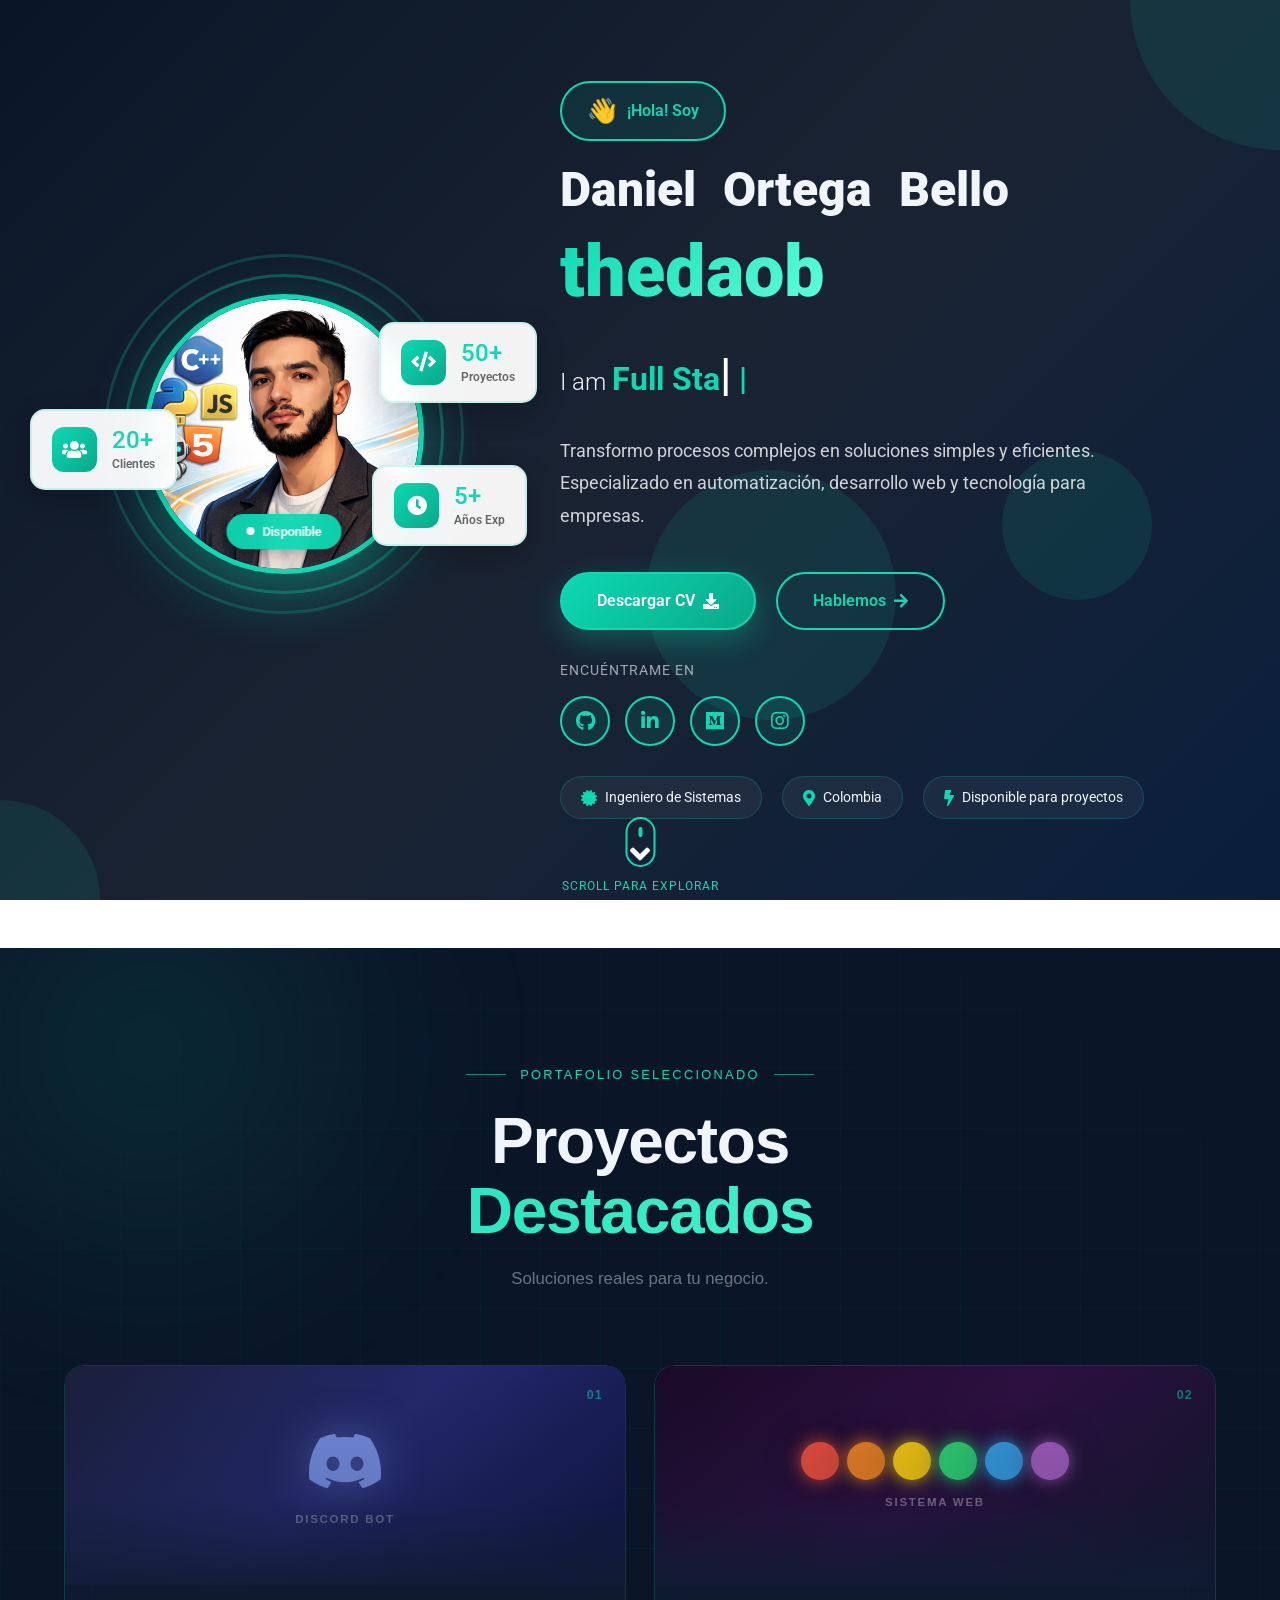
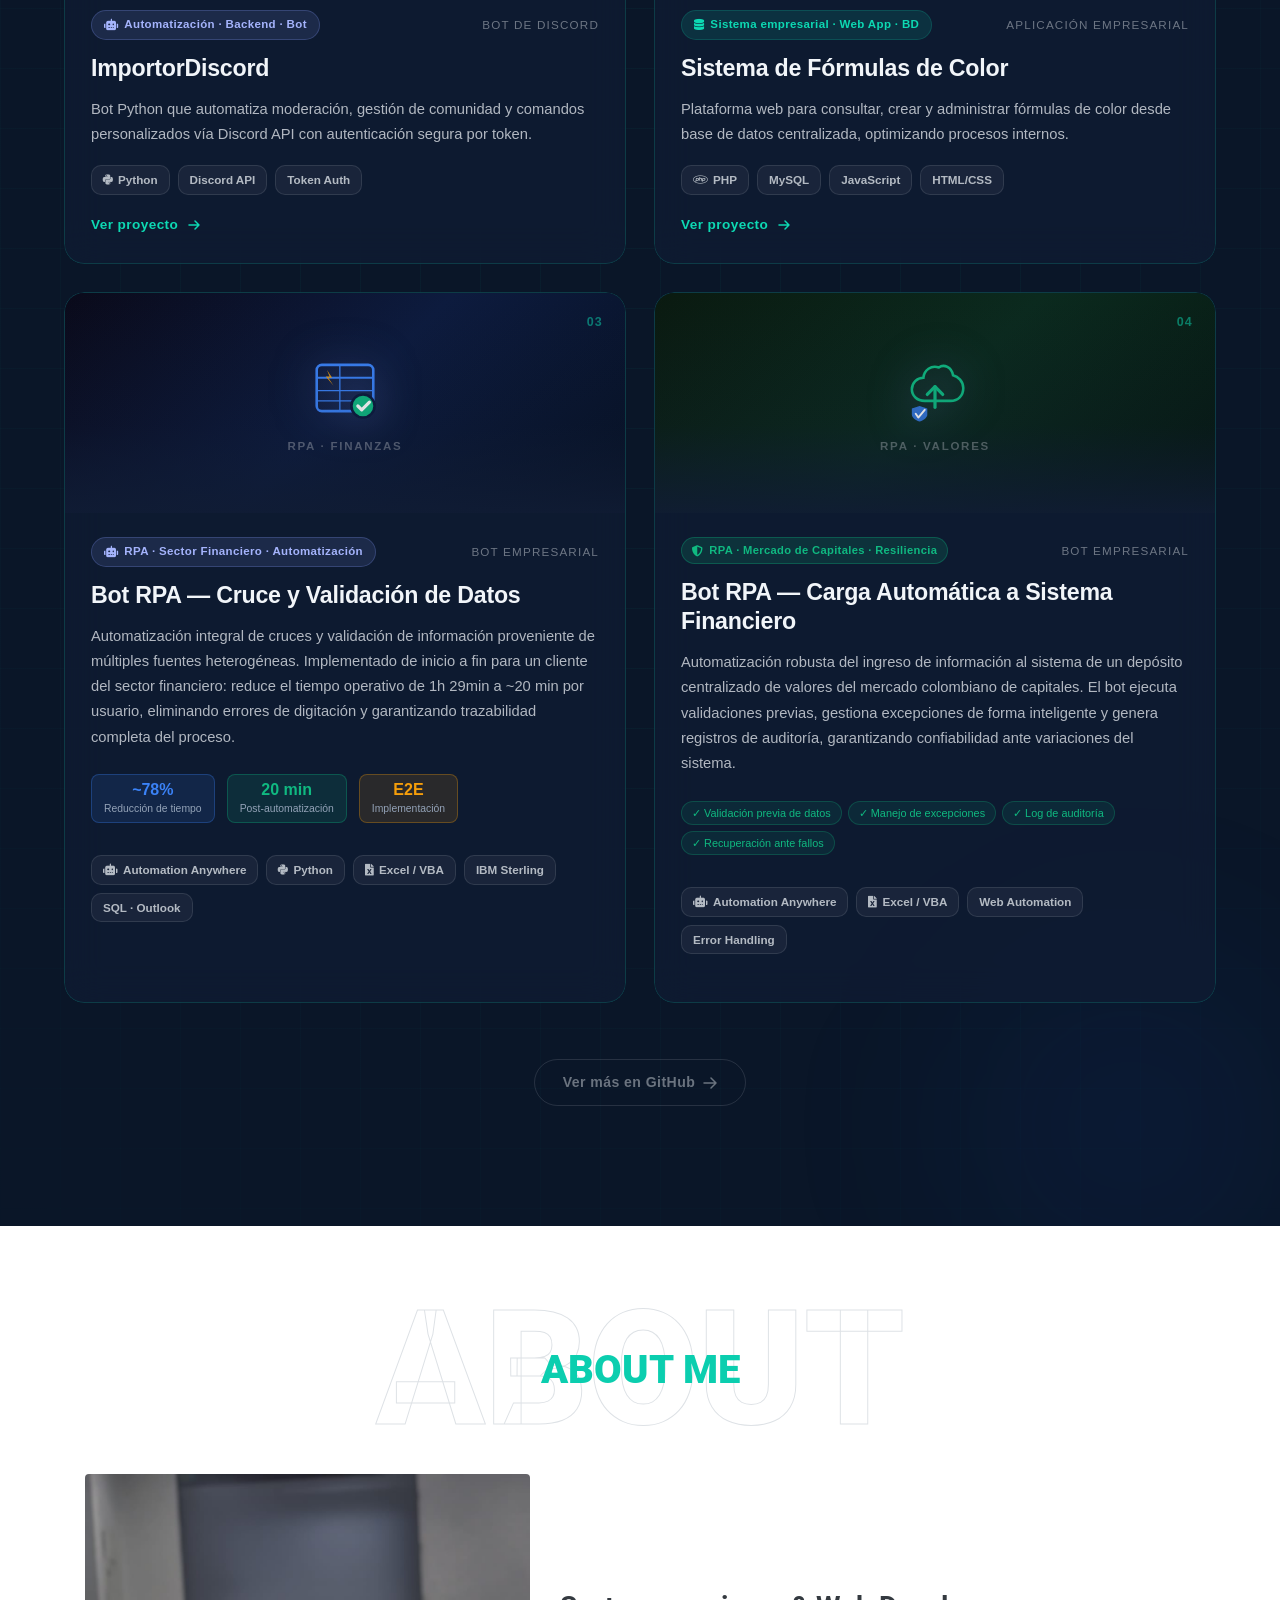
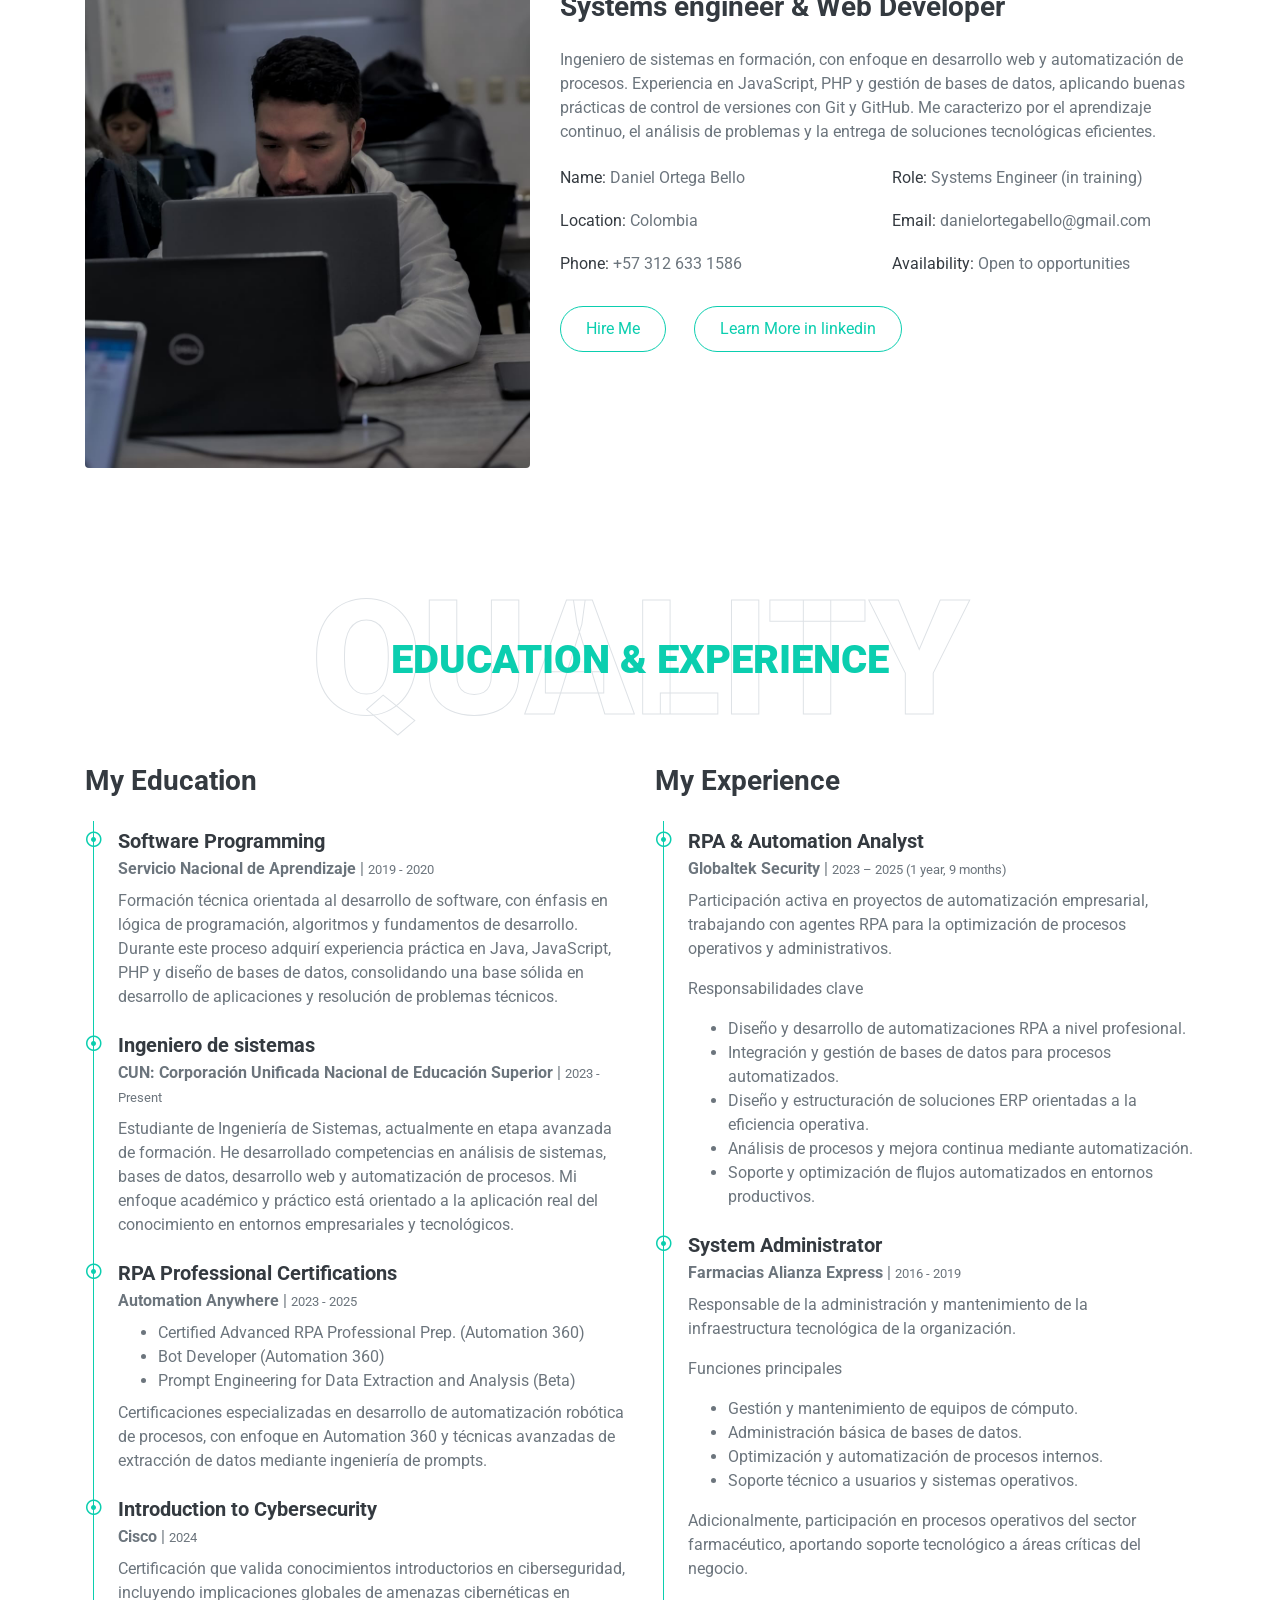
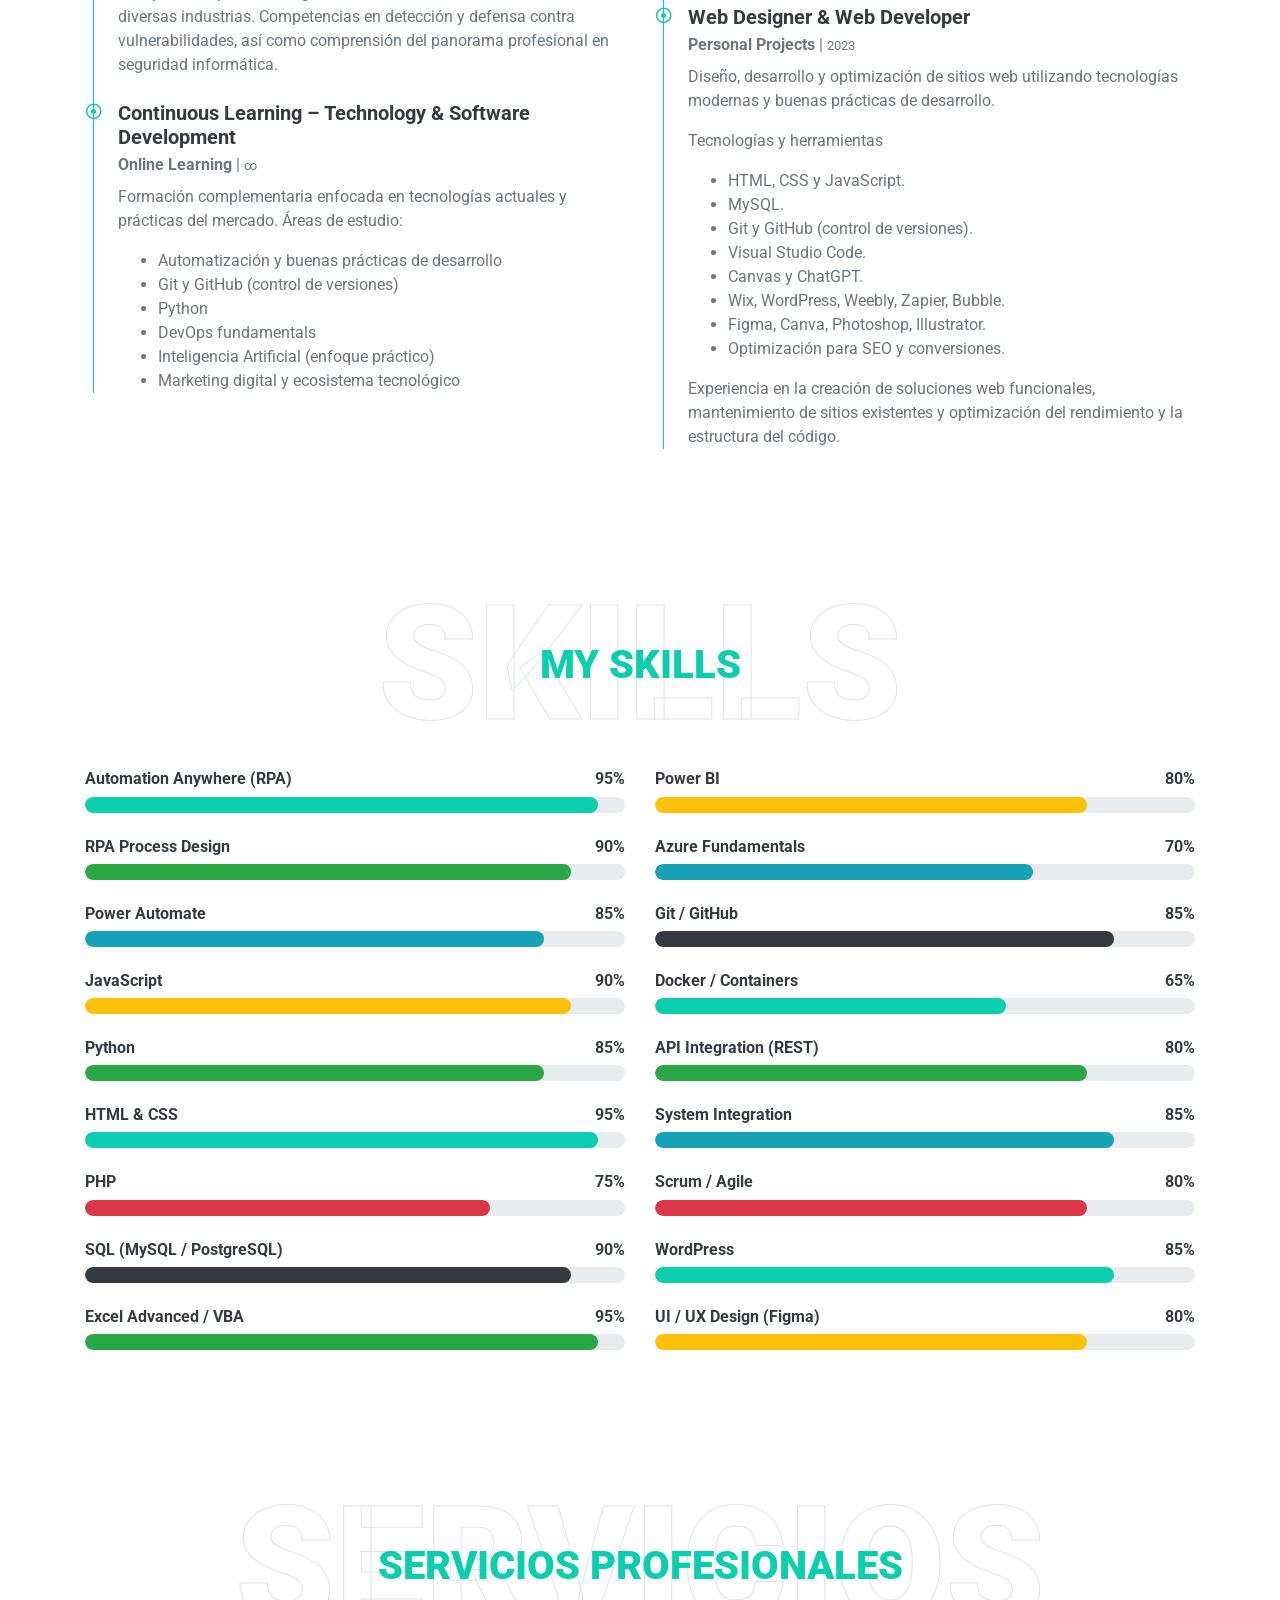
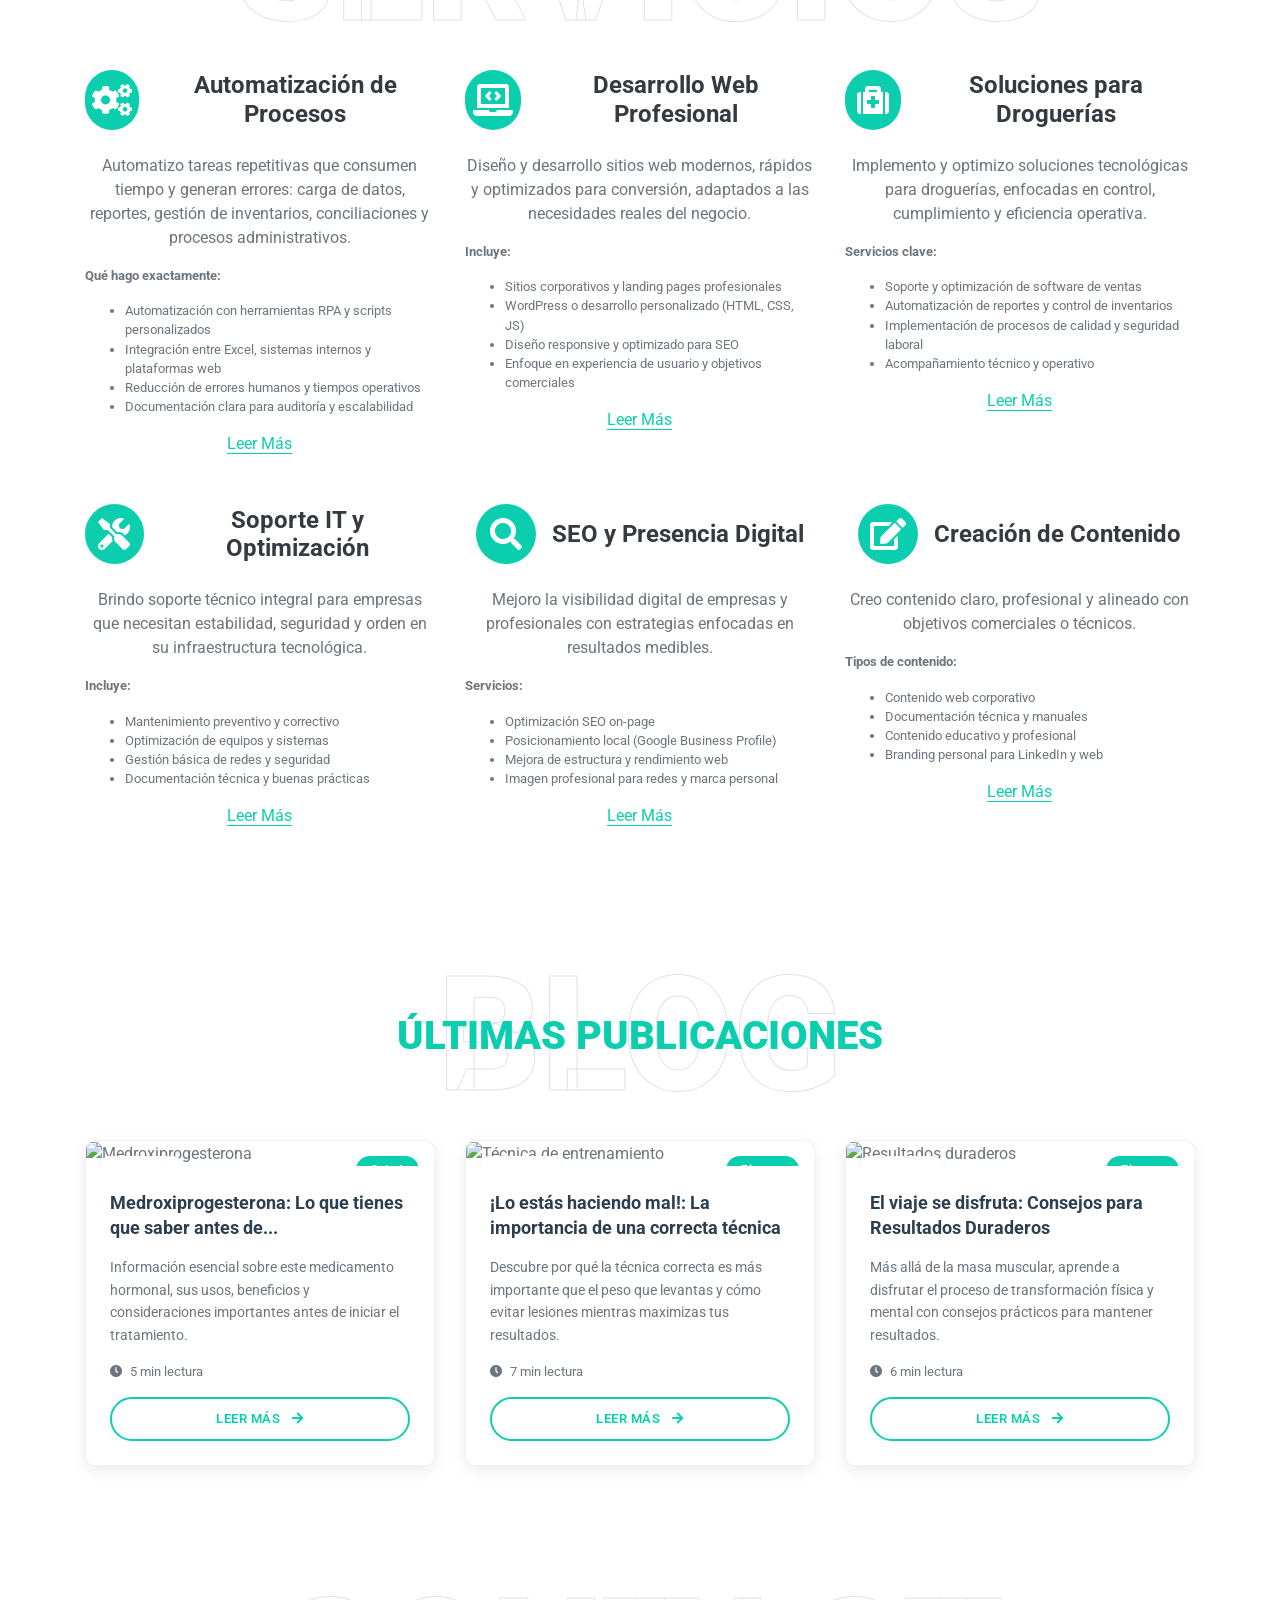
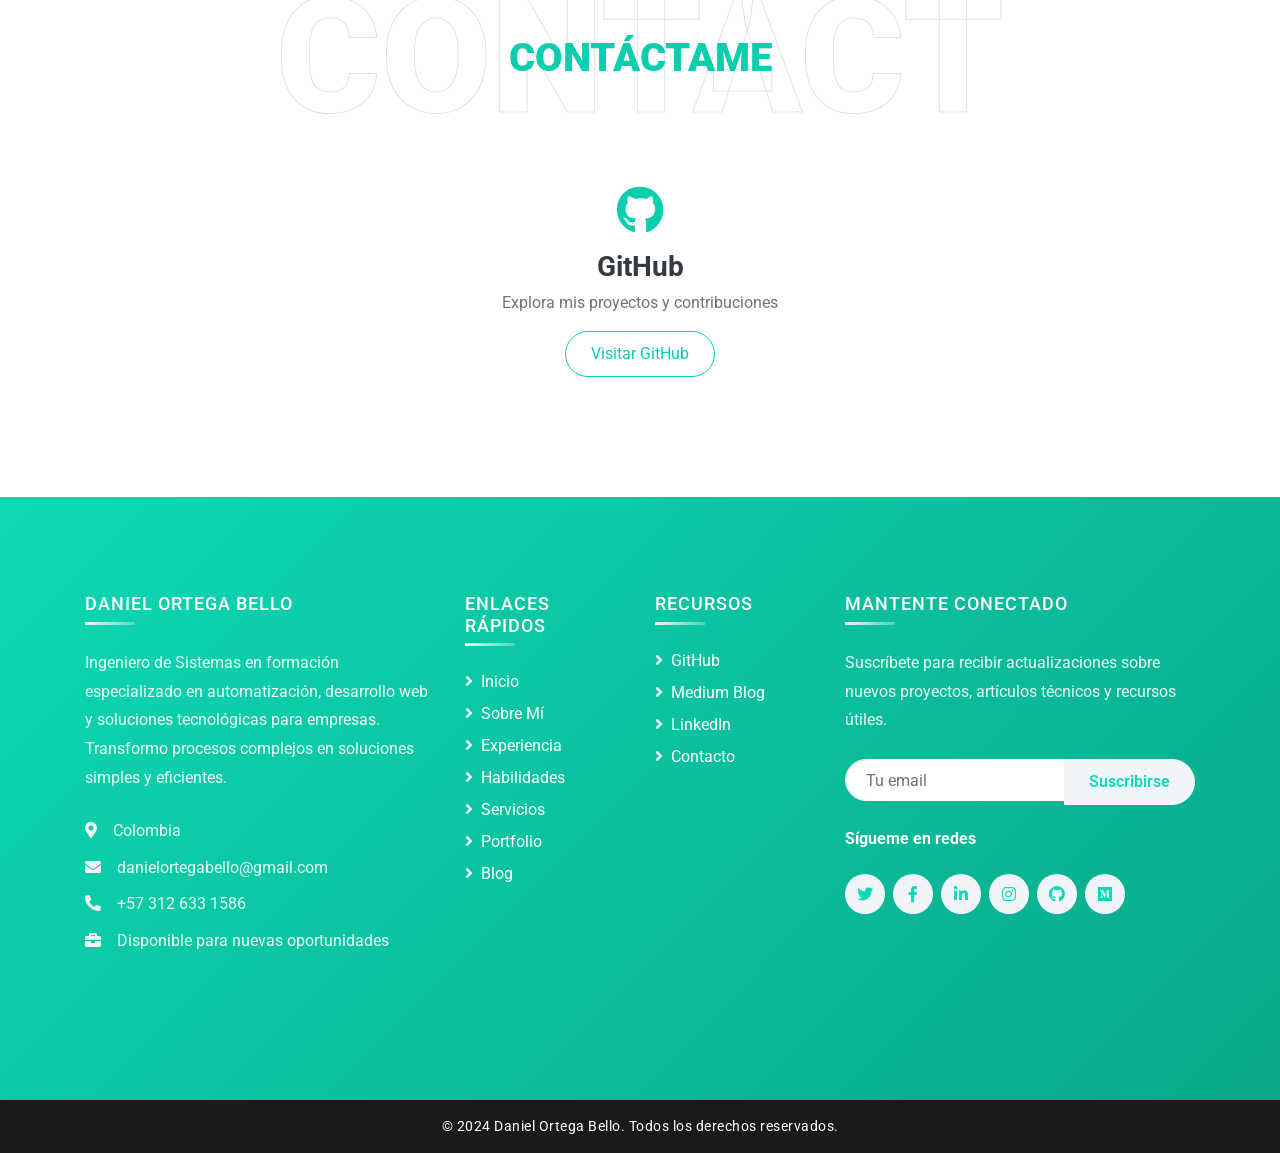
==== commit e0c0ab3d: "Se agregan proyectos RPA con clientes" ====
--- a/index.html
+++ b/index.html
@@ -51,11 +51,11 @@
         <div class="collapse navbar-collapse px-lg-3" id="navbarCollapse">
             <div class="navbar-nav m-auto py-0">
                 <a href="#home" class="nav-item nav-link active">Home</a>
+                <a href="#projects" class="nav-item nav-link">Projects</a>
                 <a href="#about" class="nav-item nav-link">About</a>
                 <a href="#qualification" class="nav-item nav-link">Quality</a>
                 <a href="#skill" class="nav-item nav-link">Skill</a>
                 <a href="#service" class="nav-item nav-link">Service</a>
-                <a href="#projects" class="nav-item nav-link">Projects</a>
                 <a href="#blog" class="nav-item nav-link">Blog</a>
                 <a href="#contact" class="nav-item nav-link">Contact</a>
             </div>
@@ -415,6 +415,284 @@
 
         </a>
       </article>
+
+      
+<!-- ─── TARJETA 3: RPA — Validación y Cruces de Datos ─────────── -->
+<article class="proj-card" data-proj-reveal data-delay="300">
+  <a class="proj-card__link" href="#" aria-label="Ver proyecto RPA Validación de Datos">
+
+    <!-- Número editorial -->
+    <span class="proj-card__num" aria-hidden="true">03</span>
+
+    <!-- Imagen / Placeholder -->
+    <div class="proj-card__media">
+      <div class="proj-card__placeholder" style="
+        background: linear-gradient(135deg, #0a0a1a 0%, #0d1b3e 50%, #061022 100%);
+      ">
+        <div class="proj-card__placeholder-inner">
+          <!-- Icono SVG de validación/datos -->
+          <svg width="56" height="56" viewBox="0 0 56 56" fill="none"
+               xmlns="http://www.w3.org/2000/svg"
+               class="proj-card__placeholder-icon" aria-hidden="true">
+            <!-- Tabla de datos -->
+            <rect x="6" y="10" width="44" height="36" rx="4"
+                  stroke="#3b82f6" stroke-width="2" fill="none"/>
+            <line x1="6" y1="20" x2="50" y2="20" stroke="#3b82f6" stroke-width="1.5"/>
+            <line x1="6" y1="30" x2="50" y2="30" stroke="#3b82f6" stroke-width="1"/>
+            <line x1="6" y1="38" x2="50" y2="38" stroke="#3b82f6" stroke-width="1"/>
+            <line x1="24" y1="10" x2="24" y2="46" stroke="#3b82f6" stroke-width="1"/>
+            <!-- Check mark de validación -->
+            <circle cx="42" cy="42" r="9" fill="#10b981" stroke="#0d1b3e" stroke-width="2"/>
+            <polyline points="38,42 41,45 47,39"
+                      stroke="white" stroke-width="2.5" stroke-linecap="round" stroke-linejoin="round"
+                      fill="none"/>
+            <!-- Rayo de automatización -->
+            <polygon points="14,14 18,20 15,20 19,26 13,19 16,19"
+                     fill="#f59e0b" opacity="0.9"/>
+          </svg>
+          <span class="proj-card__placeholder-label">RPA · Finanzas</span>
+        </div>
+      </div>
+      <div class="proj-card__overlay" aria-hidden="true"></div>
+    </div>
+
+    <!-- Contenido -->
+    <div class="proj-card__body">
+      <div class="proj-card__meta">
+        <span class="proj-card__badge proj-card__badge--bot">
+          <i class="fas fa-robot" aria-hidden="true"></i>
+          RPA · Sector Financiero · Automatización
+        </span>
+        <span class="proj-card__type">Bot empresarial</span>
+      </div>
+
+      <h3 class="proj-card__title">Bot RPA — Cruce y Validación de Datos</h3>
+
+      <p class="proj-card__desc">
+        Automatización integral de cruces y validación de información proveniente
+        de múltiples fuentes heterogéneas. Implementado de inicio a fin para un
+        cliente del sector financiero: reduce el tiempo operativo de
+        <strong>1h 29min a ~20 min por usuario</strong>, eliminando errores de
+        digitación y garantizando trazabilidad completa del proceso.
+      </p>
+
+      <!-- Métricas de impacto -->
+      <div style="
+        display: flex;
+        gap: 12px;
+        margin: 10px 0 14px;
+        flex-wrap: wrap;
+      ">
+        <div style="
+          background: rgba(59,130,246,0.12);
+          border: 1px solid rgba(59,130,246,0.3);
+          border-radius: 8px;
+          padding: 6px 12px;
+          text-align: center;
+          min-width: 90px;
+        ">
+          <div style="font-size: 1rem; font-weight: 700; color: #3b82f6; line-height:1.1;">~78%</div>
+          <div style="font-size: 0.65rem; color: #94a3b8; margin-top:2px;">Reducción de tiempo</div>
+        </div>
+        <div style="
+          background: rgba(16,185,129,0.12);
+          border: 1px solid rgba(16,185,129,0.3);
+          border-radius: 8px;
+          padding: 6px 12px;
+          text-align: center;
+          min-width: 90px;
+        ">
+          <div style="font-size: 1rem; font-weight: 700; color: #10b981; line-height:1.1;">20 min</div>
+          <div style="font-size: 0.65rem; color: #94a3b8; margin-top:2px;">Post-automatización</div>
+        </div>
+        <div style="
+          background: rgba(245,158,11,0.12);
+          border: 1px solid rgba(245,158,11,0.3);
+          border-radius: 8px;
+          padding: 6px 12px;
+          text-align: center;
+          min-width: 90px;
+        ">
+          <div style="font-size: 1rem; font-weight: 700; color: #f59e0b; line-height:1.1;">E2E</div>
+          <div style="font-size: 0.65rem; color: #94a3b8; margin-top:2px;">Implementación</div>
+        </div>
+      </div>
+
+      <!-- Stack de tecnologías -->
+      <div class="proj-card__stack" role="list" aria-label="Tecnologías">
+        <span class="proj-card__tech" role="listitem">
+          <i class="fas fa-robot" aria-hidden="true"></i> Automation Anywhere
+        </span>
+        <span class="proj-card__tech" role="listitem">
+          <i class="fab fa-python" aria-hidden="true"></i> Python
+        </span>
+        <span class="proj-card__tech" role="listitem">
+          <i class="fas fa-file-excel" aria-hidden="true"></i> Excel / VBA
+        </span>
+        <span class="proj-card__tech" role="listitem">IBM Sterling</span>
+        <span class="proj-card__tech" role="listitem">SQL · Outlook</span>
+      </div>
+
+      <!-- CTA -->
+      <div class="proj-card__cta" aria-hidden="true">
+        <span class="proj-card__cta-arrow">
+            <path d="M3 8h10M9 4l4 4-4 4"
+                  stroke="currentColor" stroke-width="1.5"
+                  stroke-linecap="round" stroke-linejoin="round"/>
+          </svg>
+        </span>
+      </div>
+    </div>
+
+    <!-- Línea de brillo inferior -->
+    <div class="proj-card__glow-line" aria-hidden="true"></div>
+
+  </a>
+</article>
+
+
+
+<!-- ─── TARJETA 4: RPA — Carga Automática a Sistema Financiero ── -->
+<article class="proj-card" data-proj-reveal data-delay="450">
+  <a class="proj-card__link" href="#" aria-label="Ver proyecto RPA Carga Deceval">
+
+    <!-- Número editorial -->
+    <span class="proj-card__num" aria-hidden="true">04</span>
+
+    <!-- Imagen / Placeholder -->
+    <div class="proj-card__media">
+      <div class="proj-card__placeholder" style="
+        background: linear-gradient(135deg, #0a1a10 0%, #0b2a1e 50%, #061610 100%);
+      ">
+        <div class="proj-card__placeholder-inner">
+          <!-- Icono SVG de carga/depósito financiero -->
+          <svg width="56" height="56" viewBox="0 0 56 56" fill="none"
+               xmlns="http://www.w3.org/2000/svg"
+               class="proj-card__placeholder-icon" aria-hidden="true">
+            <!-- Nube de carga -->
+            <path d="M20 38 C14 38 10 34 10 29 C10 24 14 20 19 20 C19.5 14 25 10 31 12 C35 9 41 12 42 18 C46 19 50 23 50 28 C50 34 46 38 40 38 Z"
+                  stroke="#10b981" stroke-width="2" fill="none"/>
+            <!-- Flecha hacia arriba (upload) -->
+            <line x1="28" y1="43" x2="28" y2="27" stroke="#10b981" stroke-width="2.5" stroke-linecap="round"/>
+            <polyline points="22,33 28,27 34,33"
+                      stroke="#10b981" stroke-width="2.5" stroke-linecap="round" stroke-linejoin="round"
+                      fill="none"/>
+            <!-- Escudo de seguridad -->
+            <path d="M10 44 L10 49 C10 51 14 54 16 54 C18 54 22 51 22 49 L22 44 L16 42 Z"
+                  fill="#3b82f6" opacity="0.85"/>
+            <polyline points="13,48 15,51 20,45"
+                      stroke="white" stroke-width="1.5" stroke-linecap="round" stroke-linejoin="round"
+                      fill="none"/>
+          </svg>
+          <span class="proj-card__placeholder-label">RPA · Valores</span>
+        </div>
+      </div>
+      <div class="proj-card__overlay" aria-hidden="true"></div>
+    </div>
+
+    <!-- Contenido -->
+    <div class="proj-card__body">
+      <div class="proj-card__meta">
+        <span class="proj-card__badge" style="
+          background: rgba(16,185,129,0.15);
+          color: #10b981;
+          border: 1px solid rgba(16,185,129,0.3);
+          padding: 4px 10px;
+          border-radius: 20px;
+          font-size: 0.7rem;
+          font-weight: 600;
+          display: inline-flex;
+          align-items: center;
+          gap: 6px;
+        ">
+          <i class="fas fa-shield-alt" aria-hidden="true"></i>
+          RPA · Mercado de Capitales · Resiliencia
+        </span>
+        <span class="proj-card__type">Bot empresarial</span>
+      </div>
+
+      <h3 class="proj-card__title">Bot RPA — Carga Automática a Sistema Financiero</h3>
+
+      <p class="proj-card__desc">
+        Automatización robusta del ingreso de información al sistema de un depósito
+        centralizado de valores del mercado colombiano de capitales. El bot ejecuta
+        validaciones previas, gestiona excepciones de forma inteligente y genera
+        registros de auditoría, garantizando confiabilidad ante variaciones del sistema.
+      </p>
+
+      <!-- Características clave tipo chips -->
+      <div style="
+        display: flex;
+        flex-wrap: wrap;
+        gap: 6px;
+        margin: 10px 0 14px;
+      ">
+        <span style="
+          background: rgba(16,185,129,0.1);
+          color: #10b981;
+          border: 1px solid rgba(16,185,129,0.25);
+          border-radius: 20px;
+          padding: 3px 10px;
+          font-size: 0.68rem;
+          font-weight: 500;
+        ">✓ Validación previa de datos</span>
+        <span style="
+          background: rgba(16,185,129,0.1);
+          color: #10b981;
+          border: 1px solid rgba(16,185,129,0.25);
+          border-radius: 20px;
+          padding: 3px 10px;
+          font-size: 0.68rem;
+          font-weight: 500;
+        ">✓ Manejo de excepciones</span>
+        <span style="
+          background: rgba(16,185,129,0.1);
+          color: #10b981;
+          border: 1px solid rgba(16,185,129,0.25);
+          border-radius: 20px;
+          padding: 3px 10px;
+          font-size: 0.68rem;
+          font-weight: 500;
+        ">✓ Log de auditoría</span>
+        <span style="
+          background: rgba(16,185,129,0.1);
+          color: #10b981;
+          border: 1px solid rgba(16,185,129,0.25);
+          border-radius: 20px;
+          padding: 3px 10px;
+          font-size: 0.68rem;
+          font-weight: 500;
+        ">✓ Recuperación ante fallos</span>
+      </div>
+
+      <!-- Stack de tecnologías -->
+      <div class="proj-card__stack" role="list" aria-label="Tecnologías">
+        <span class="proj-card__tech" role="listitem">
+          <i class="fas fa-robot" aria-hidden="true"></i> Automation Anywhere
+        </span>
+        <span class="proj-card__tech" role="listitem">
+          <i class="fas fa-file-excel" aria-hidden="true"></i> Excel / VBA
+        </span>
+        <span class="proj-card__tech" role="listitem">Web Automation</span>
+        <span class="proj-card__tech" role="listitem">Error Handling</span>
+      </div>
+
+      <!-- CTA -->
+      <div class="proj-card__cta" aria-hidden="true">
+        <span class="proj-card__cta-arrow">
+            <path d="M3 8h10M9 4l4 4-4 4"
+                  stroke="currentColor" stroke-width="1.5"
+                  stroke-linecap="round" stroke-linejoin="round"/>
+          </svg>
+        </span>
+      </div>
+    </div>
+
+    <!-- Línea de brillo inferior -->
+    <div class="proj-card__glow-line" aria-hidden="true"></div>
+
+  </a>
+</article>
 
     </div><!-- /proj-grid -->
 
--- a/css/style.css
+++ b/css/style.css
@@ -11001,7 +11001,7 @@
 /* Scroll Indicator */
 .scroll-indicator {
     position: absolute;
-    bottom: 30px;
+    bottom: 5px;
     left: 50%;
     transform: translateX(-50%);
     display: flex;
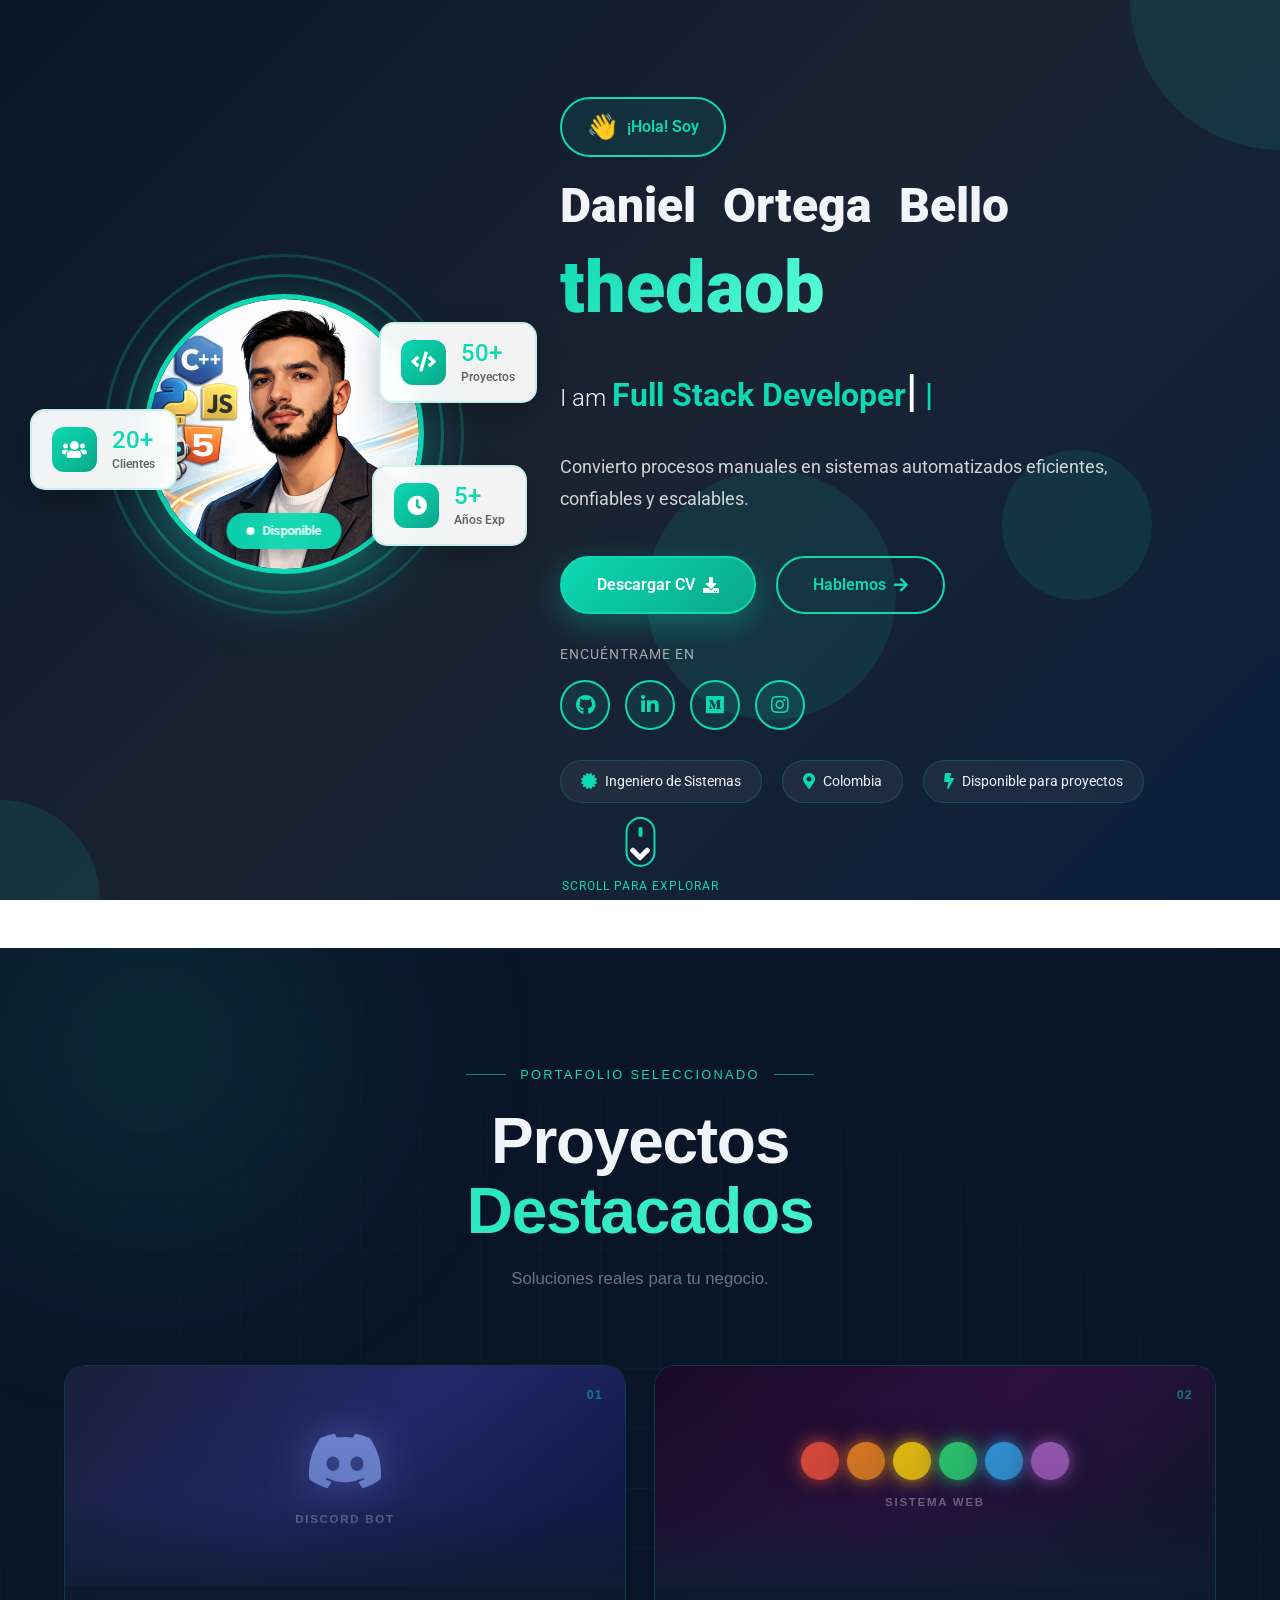
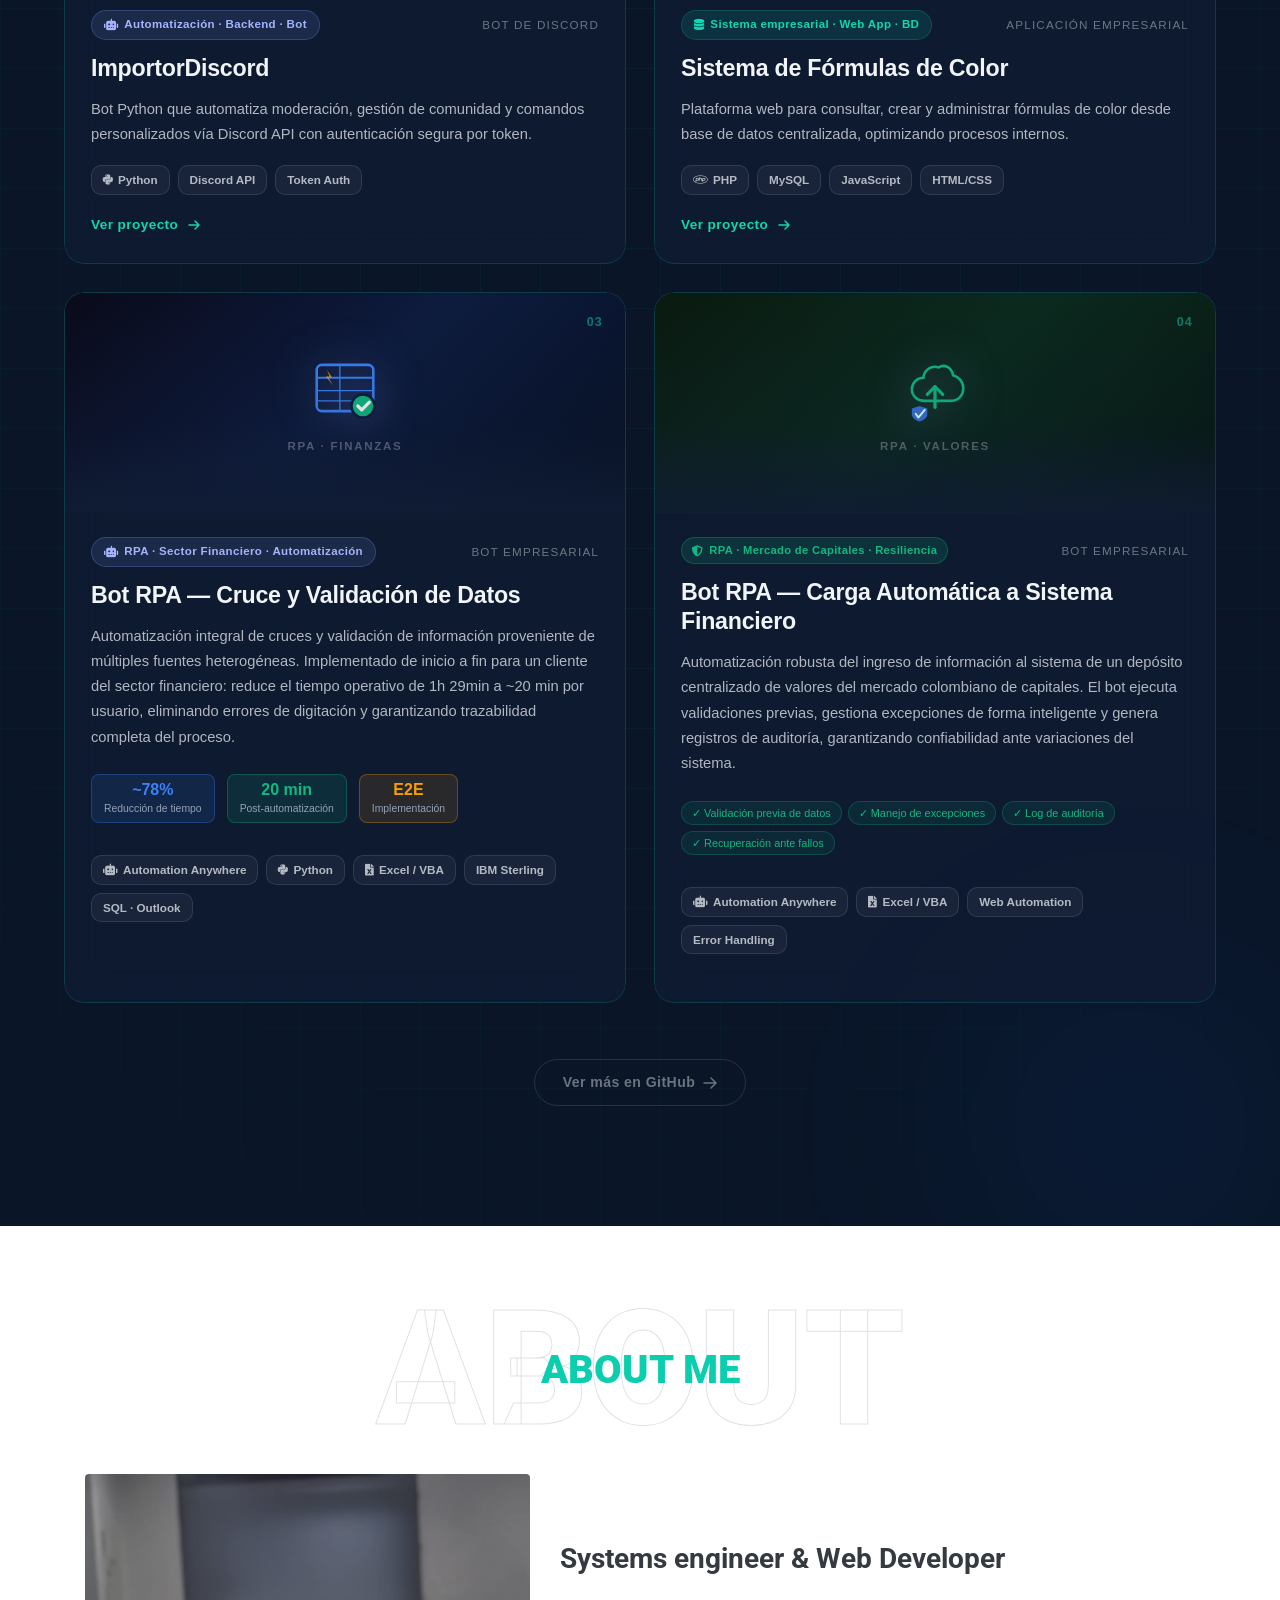
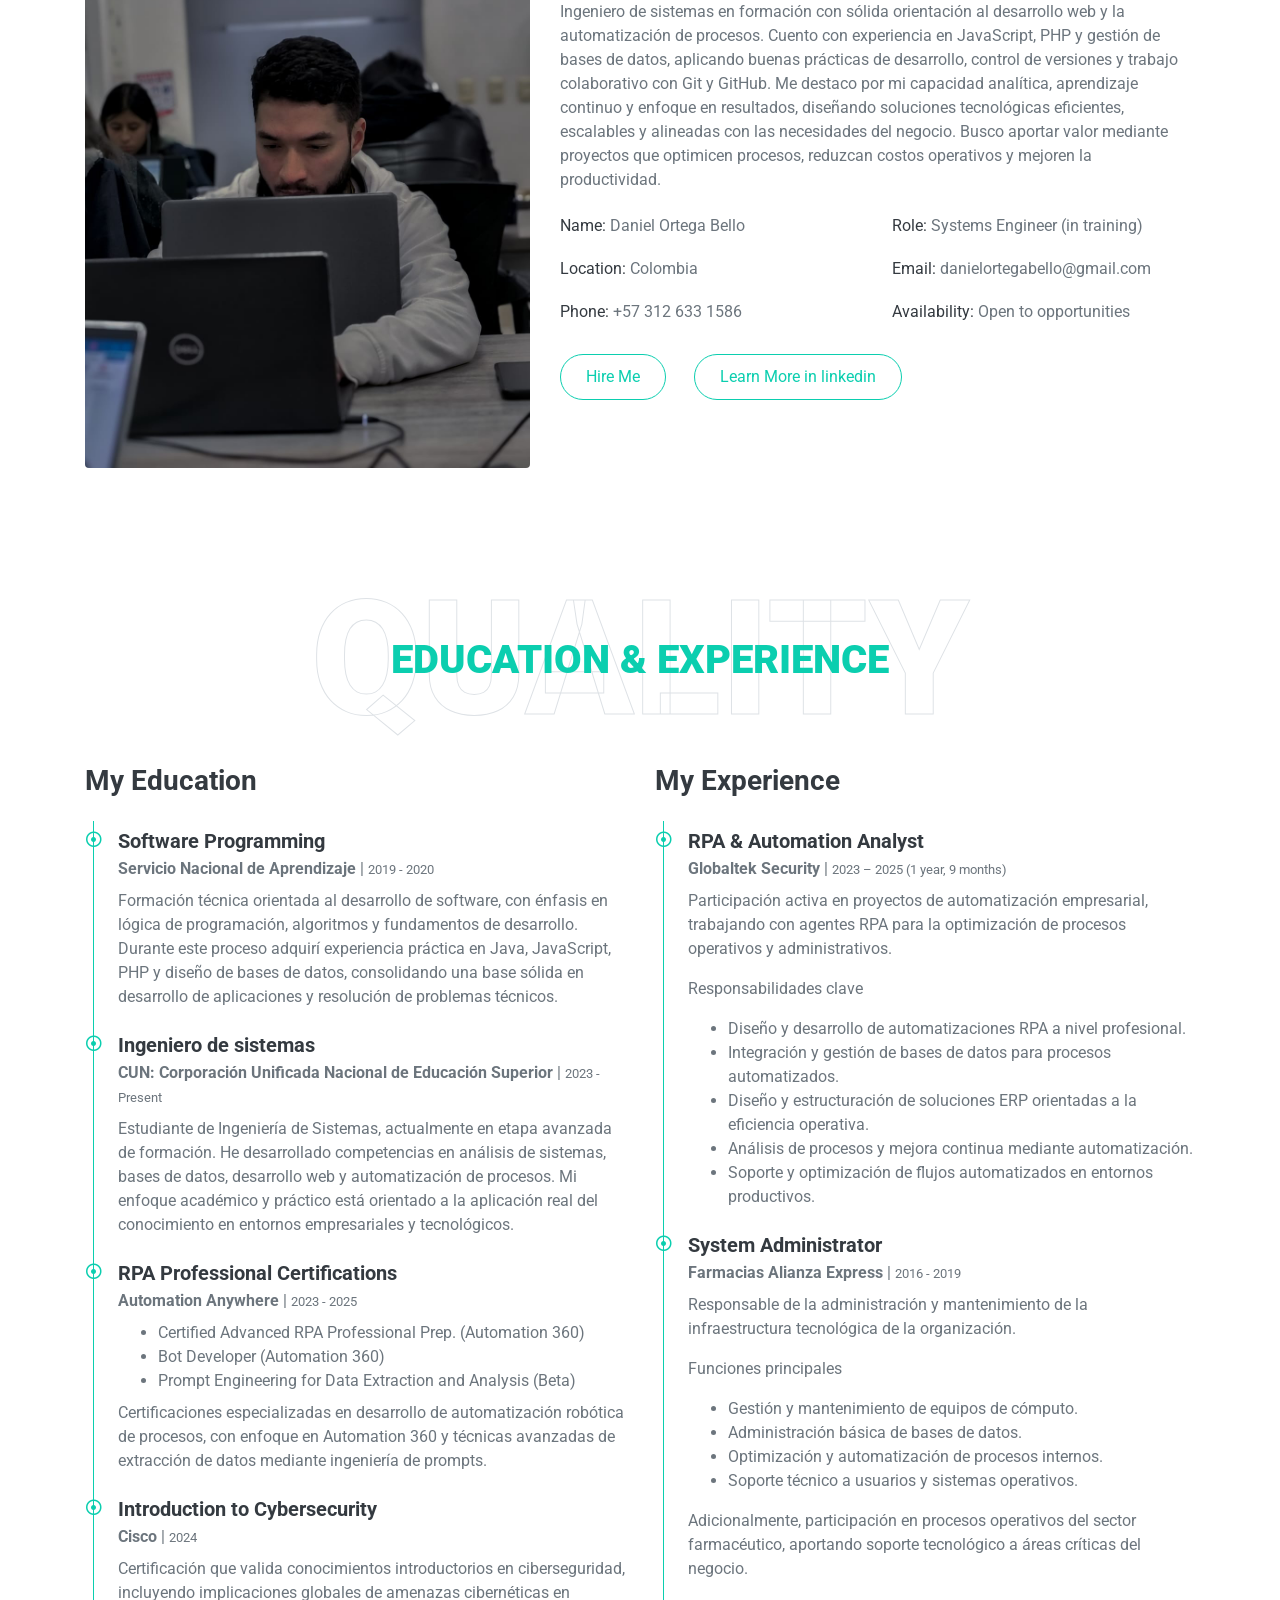
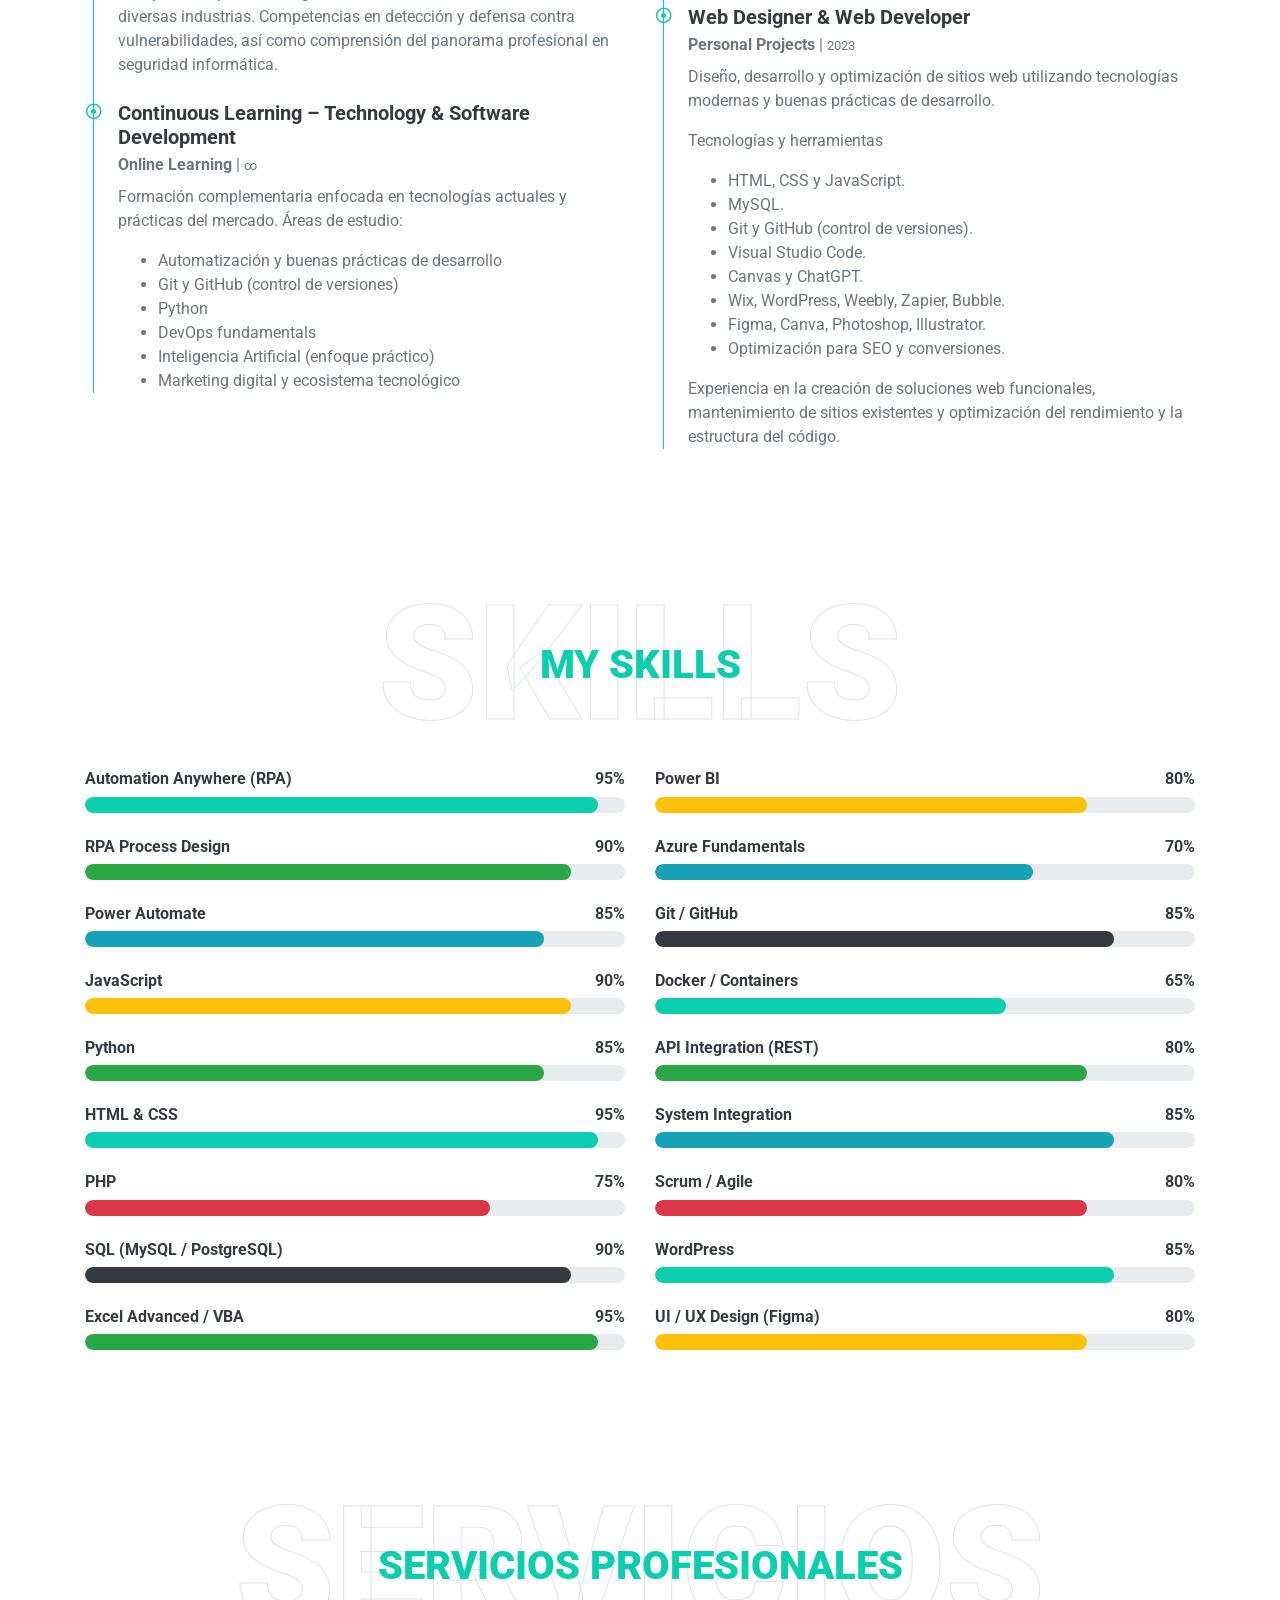
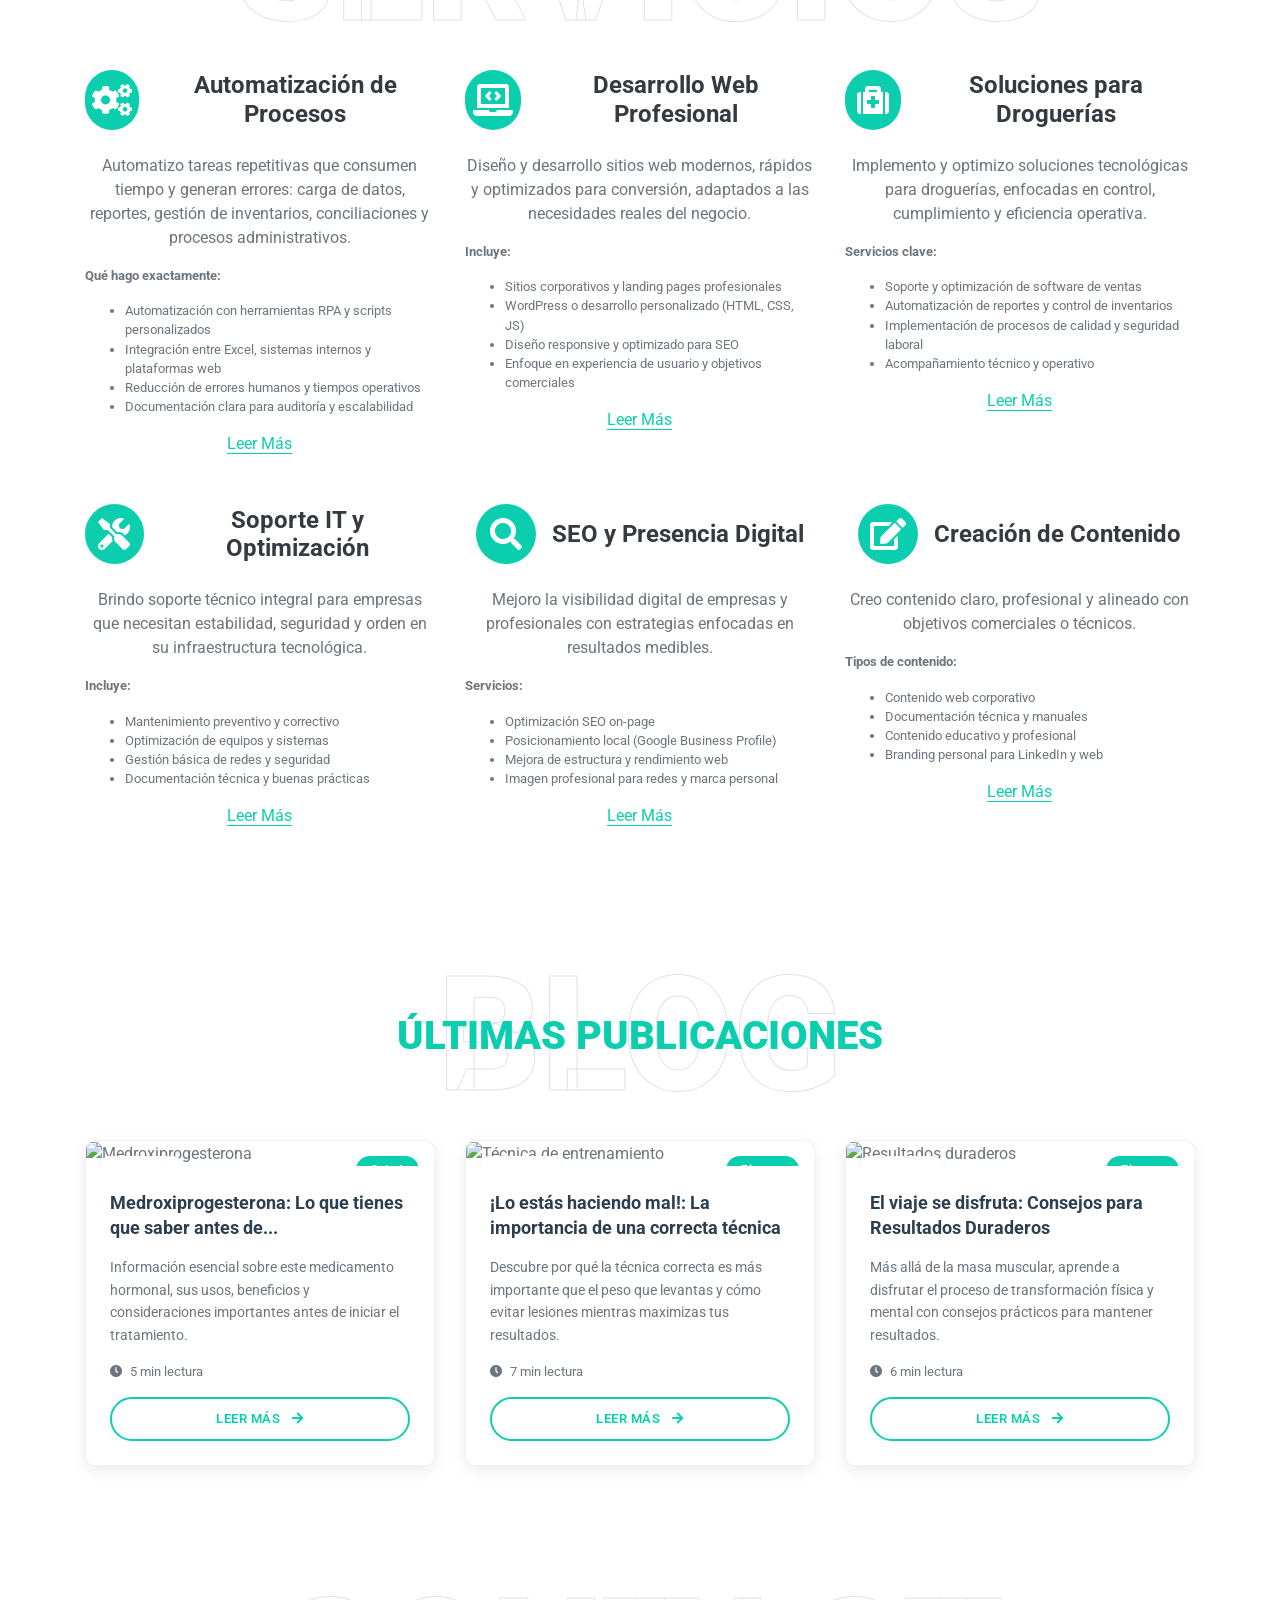
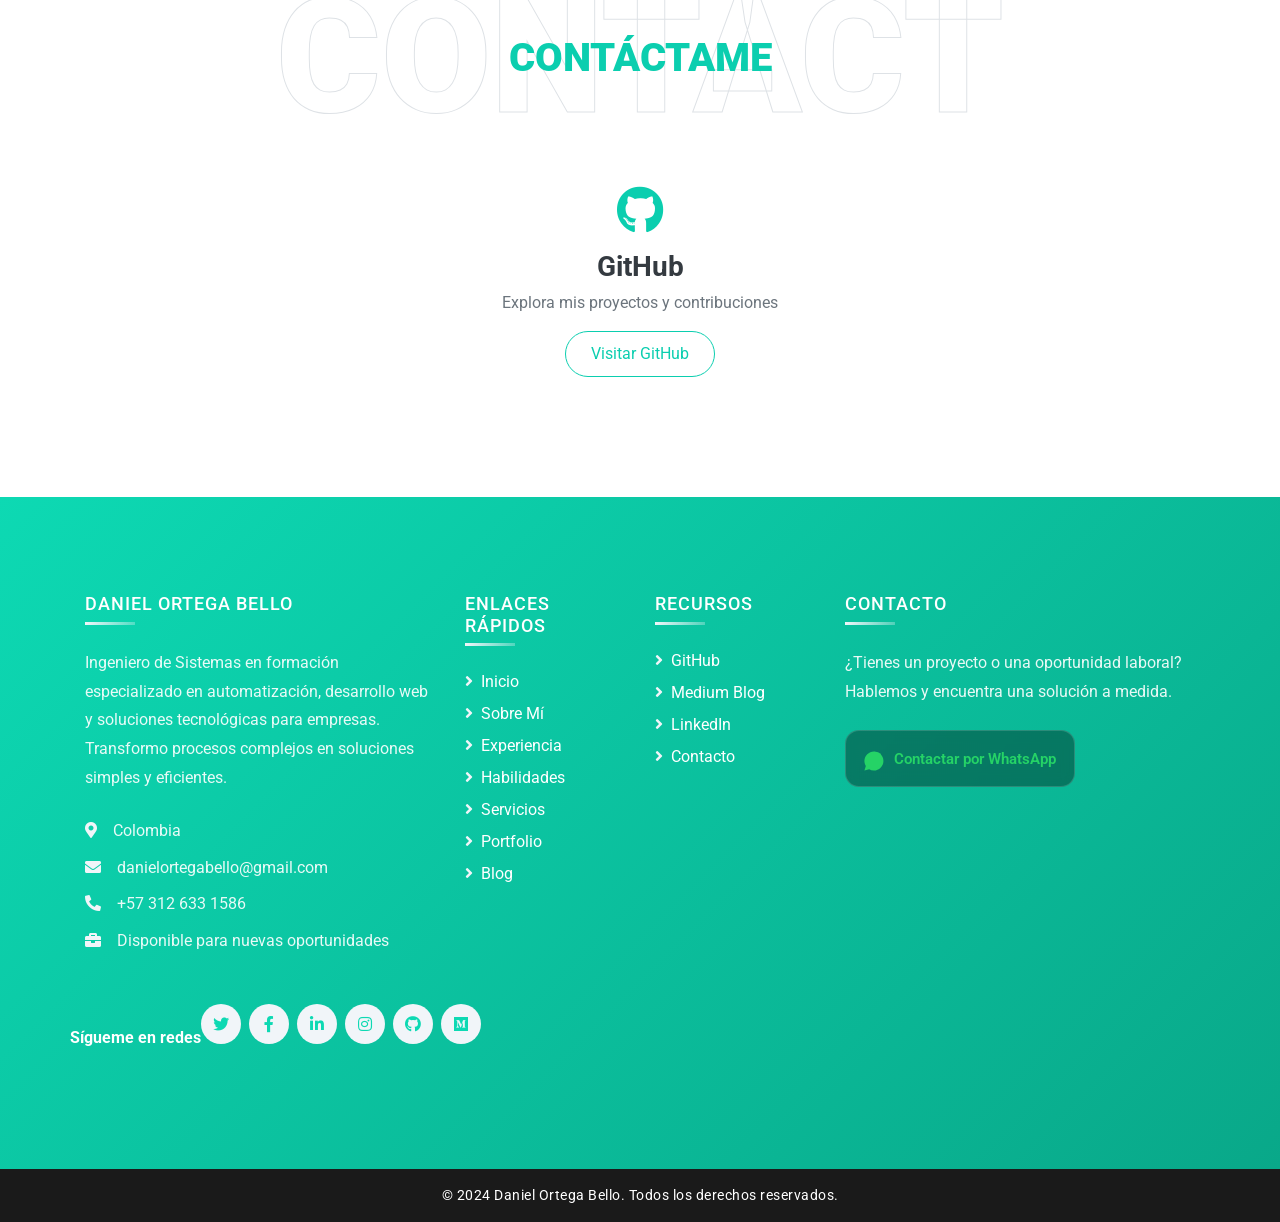
==== commit 435f9d9f: "Boton de whatsapp ajustado" ====
--- a/index.html
+++ b/index.html
@@ -183,9 +183,8 @@
 
 
                 <!-- Value Proposition -->
-                <p class="hero-description">
-                    Transformo procesos complejos en soluciones simples y eficientes. 
-                    Especializado en automatización, desarrollo web y tecnología para empresas.
+               <p class="hero-description">
+                    Convierto procesos manuales en sistemas automatizados eficientes, confiables y escalables.
                 </p>
 
                 <!-- CTA Buttons with Enhanced Design -->
@@ -722,12 +721,7 @@
                 </div>
                 <div class="col-lg-7">
                     <h3 class="mb-4">Systems engineer & Web Developer</h3>
-                    <p>
-                        Ingeniero de sistemas en formación, con enfoque en desarrollo web y automatización de procesos. 
-                        Experiencia en JavaScript, PHP y gestión de bases de datos, aplicando buenas prácticas de control 
-                        de versiones con Git y GitHub. Me caracterizo por el aprendizaje continuo, el análisis de problemas 
-                        y la entrega de soluciones tecnológicas eficientes.
-                      </p>     
+                    <p> Ingeniero de sistemas en formación con sólida orientación al desarrollo web y la automatización de procesos. Cuento con experiencia en JavaScript, PHP y gestión de bases de datos, aplicando buenas prácticas de desarrollo, control de versiones y trabajo colaborativo con Git y GitHub. Me destaco por mi capacidad analítica, aprendizaje continuo y enfoque en resultados, diseñando soluciones tecnológicas eficientes, escalables y alineadas con las necesidades del negocio. Busco aportar valor mediante proyectos que optimicen procesos, reduzcan costos operativos y mejoren la productividad. </p>     
                     <div class="row mb-3">
                         <div class="col-sm-6 py-2">
                             <h6>Name: <span class="text-secondary">Daniel Ortega Bello</span></h6>
@@ -1394,18 +1388,27 @@
                 </div>
             </div>
 
-            <!-- Newsletter -->
-            <div class="col-lg-4 col-md-6 mb-5">
-                <h4 class="text-white mb-4">Mantente Conectado</h4>
-                <p class="mb-4">Suscríbete para recibir actualizaciones sobre nuevos proyectos, artículos técnicos y recursos útiles.</p>
-                <form action="">
-                    <div class="input-group">
-                        <input type="email" class="form-control border-light newsletter-input" placeholder="Tu email" required>
-                        <div class="input-group-append">
-                            <button class="btn btn-light newsletter-btn px-4" type="submit">Suscribirse</button>
-                        </div>
-                    </div>
-                </form>
+           
+            <!-- Contacto WhatsApp -->
+            <div class="col-lg-4 col-md-6 mb-5">                       
+                <h4 class="text-white mb-4">Contacto</h4>
+                <p class="mb-4">
+                    ¿Tienes un proyecto o una oportunidad laboral? 
+                    Hablemos y encuentra una solución a medida.
+                </p>
+                <div class="wa-card">
+                    <a href="https://wa.me/573126331586?text=Hola,%20vi%20tu%20portafolio%20y%20quiero%20hablar%20sobre%20un%20proyecto"
+                    target="_blank"
+                    class="wa-button">
+                        <span class="wa-icon">
+                        <svg viewBox="0 0 24 24" width="20" height="20" fill="#25D366">
+                        <path d="M20.5 3.5A11.8 11.8 0 0012 .5C5.7.5.5 5.7.5 12c0 2.1.6 4.2 1.7 6L.5 23.5 6.2 22c1.7 1 3.6 1.5 5.6 1.5 6.3 0 11.5-5.2 11.5-11.5 0-3-1.2-5.8-3.3-8z"/>
+                        </svg>
+                        </span>
+                        <span class="wa-text">Contactar por WhatsApp</span>
+                    </a>
+                </div>
+            </div>
                 <h5 class="text-white mt-4 mb-3">Sígueme en redes</h5>
                 <div class="d-flex">
                     <a class="btn btn-light btn-social mr-2" href="https://twitter.com/thedaob" target="_blank"><i class="fab fa-twitter"></i></a>
--- a/css/style.css
+++ b/css/style.css
@@ -11605,4 +11605,51 @@
 }
 
 /* ─── Dark mode (body.dark) — ya debería funcionar por defecto, ajustes si necesario ─── */
-body.dark .proj-section { background: #07101e; }+body.dark .proj-section { background: #07101e; }
+
+
+.contact-card {
+    display: flex;
+    align-items: center;
+    gap: 18px;
+    background: rgba(255,255,255,0.05);
+    padding: 18px 20px;
+    border-radius: 14px;
+    backdrop-filter: blur(6px);
+    border: 1px solid rgba(255,255,255,0.08);
+}
+
+/* Tarjeta de contraste para contacto de WhatsApp*/
+.wa-card {
+    display: inline-block;
+    background: rgba(0, 0, 0, 0.35);
+    padding: 14px 18px;
+    border-radius: 14px;
+    backdrop-filter: blur(6px);
+    border: 1px solid rgba(255,255,255,0.15);
+}
+
+/* Botón elegante */
+.wa-button {
+    display: inline-flex;
+    align-items: center;
+    gap: 10px;
+
+    color: #25D366; /* verde WhatsApp oficial */
+    font-weight: 600;
+    font-size: 15px;
+
+    text-decoration: none;
+    transition: all 0.25s ease;
+}
+
+/* Ícono */
+.wa-icon {
+    font-size: 18px;
+}
+
+/* Hover profesional */
+.wa-button:hover {
+    color: #ffffff;
+    transform: translateX(3px);
+}
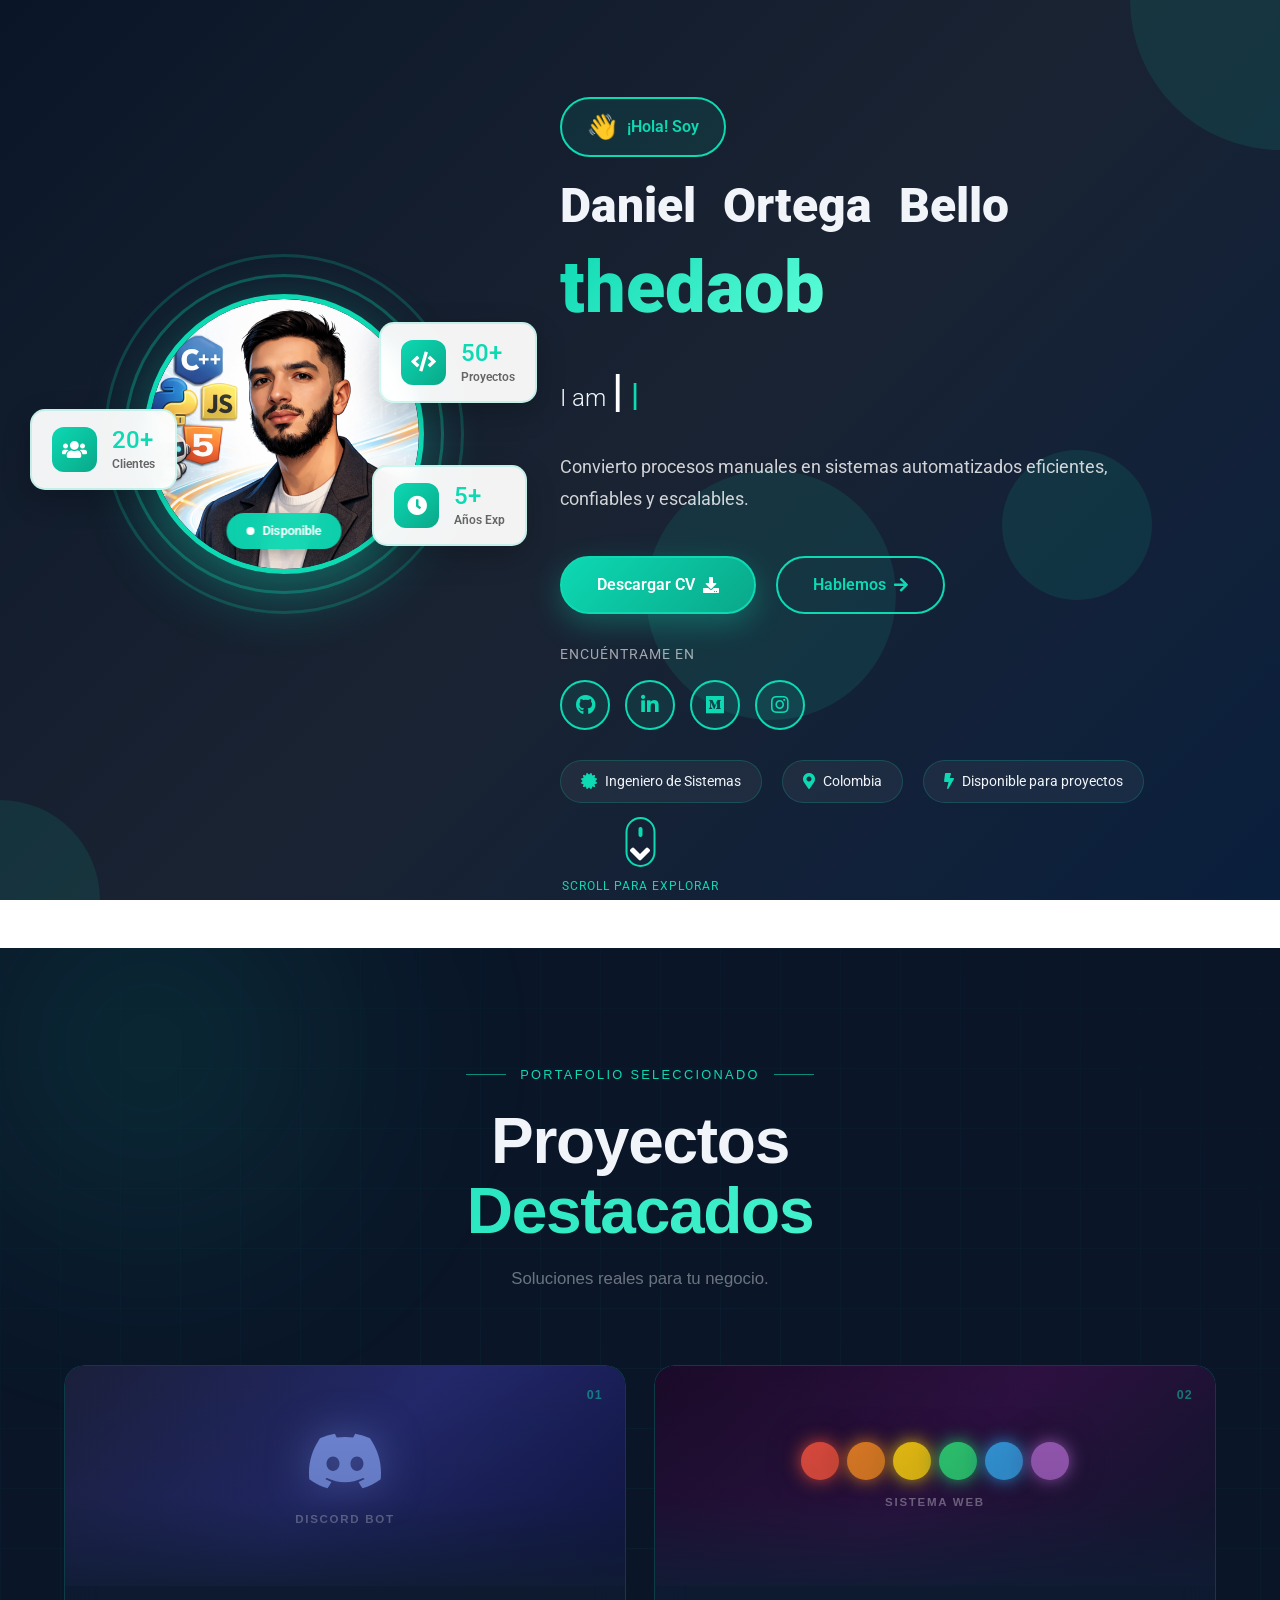
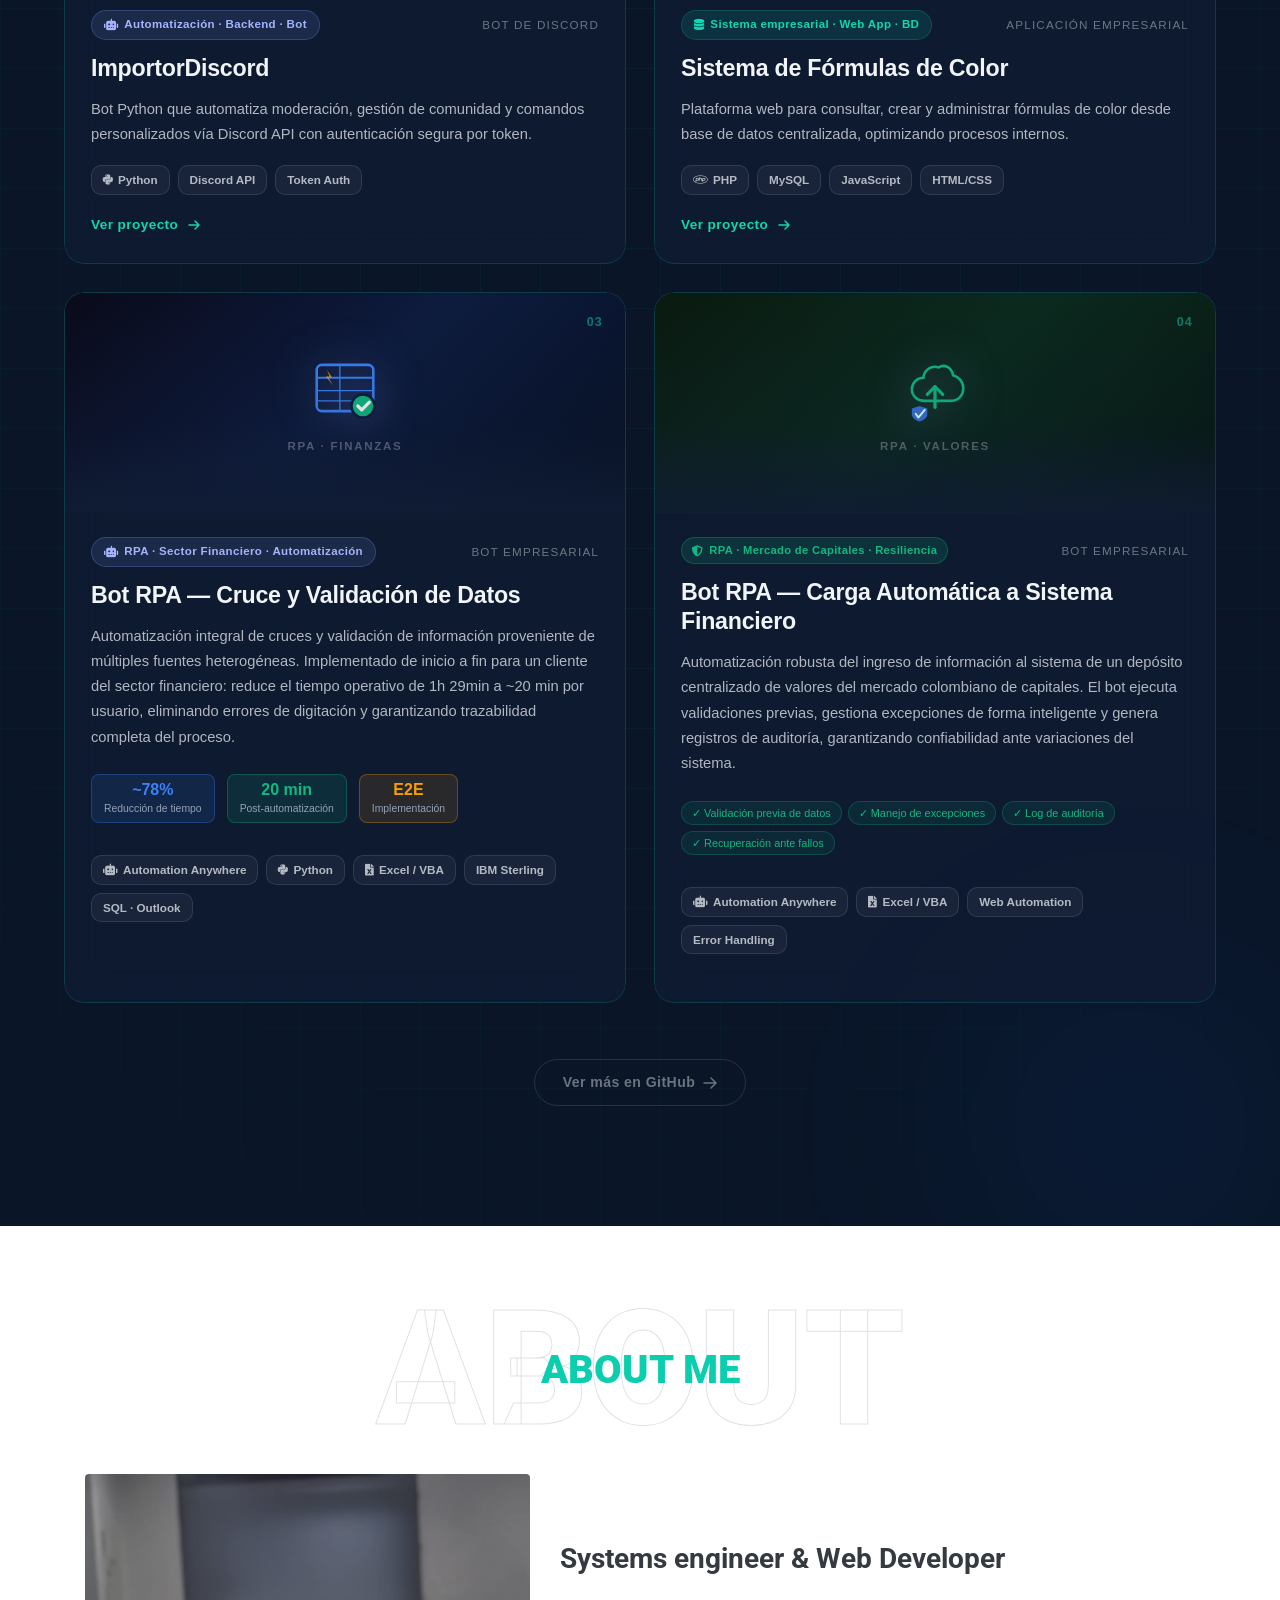
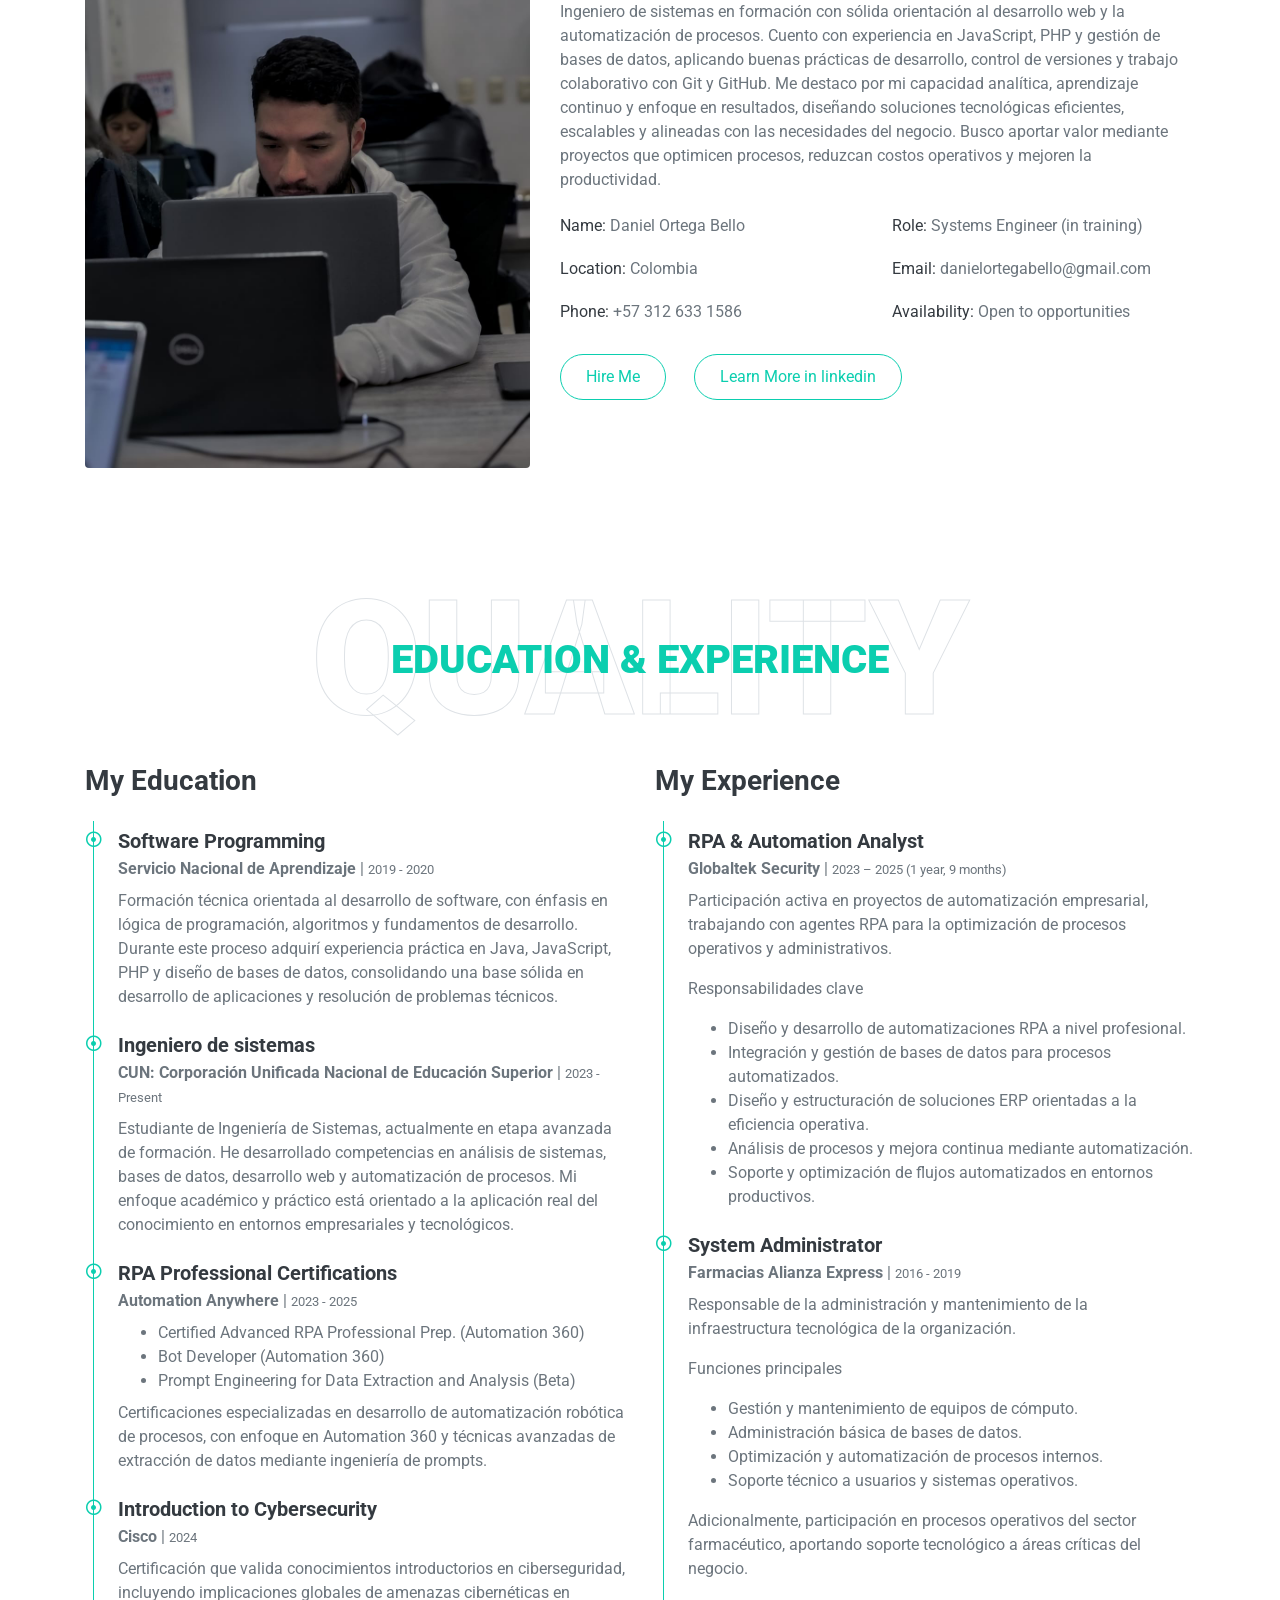
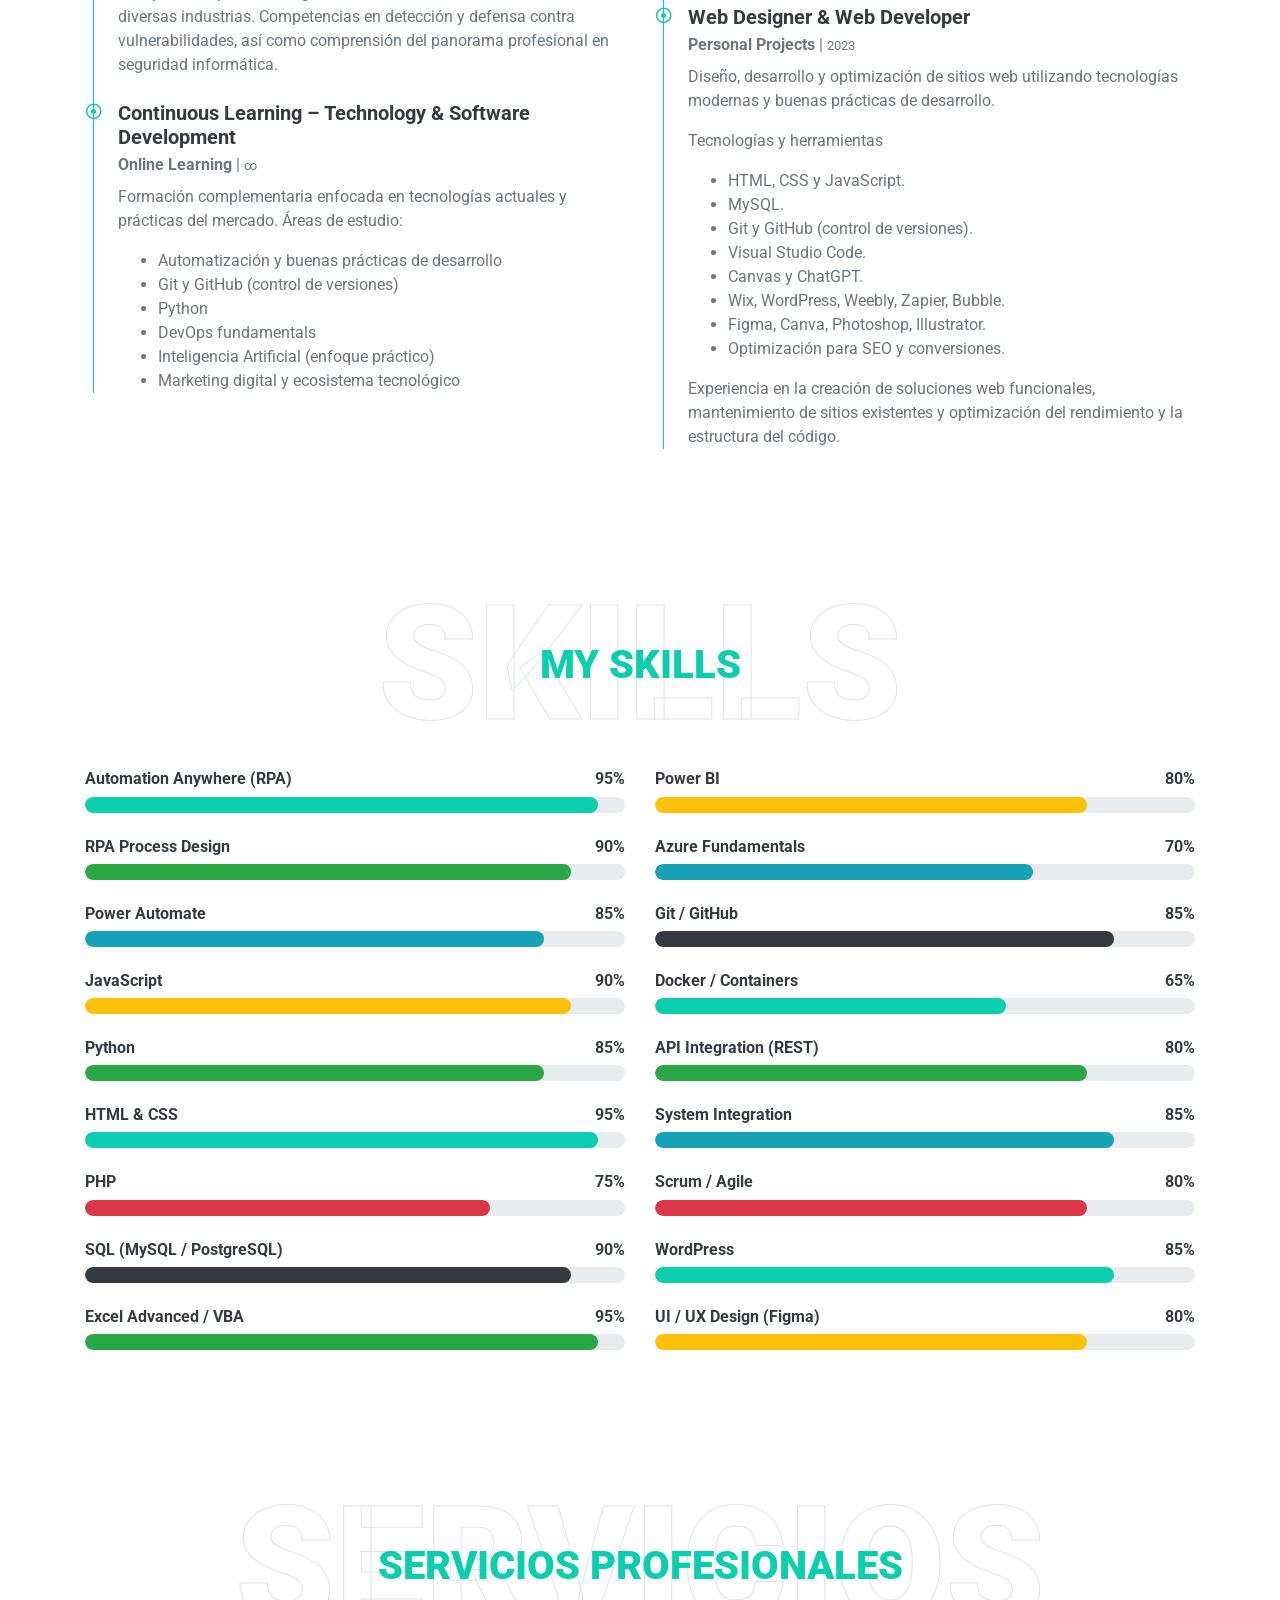
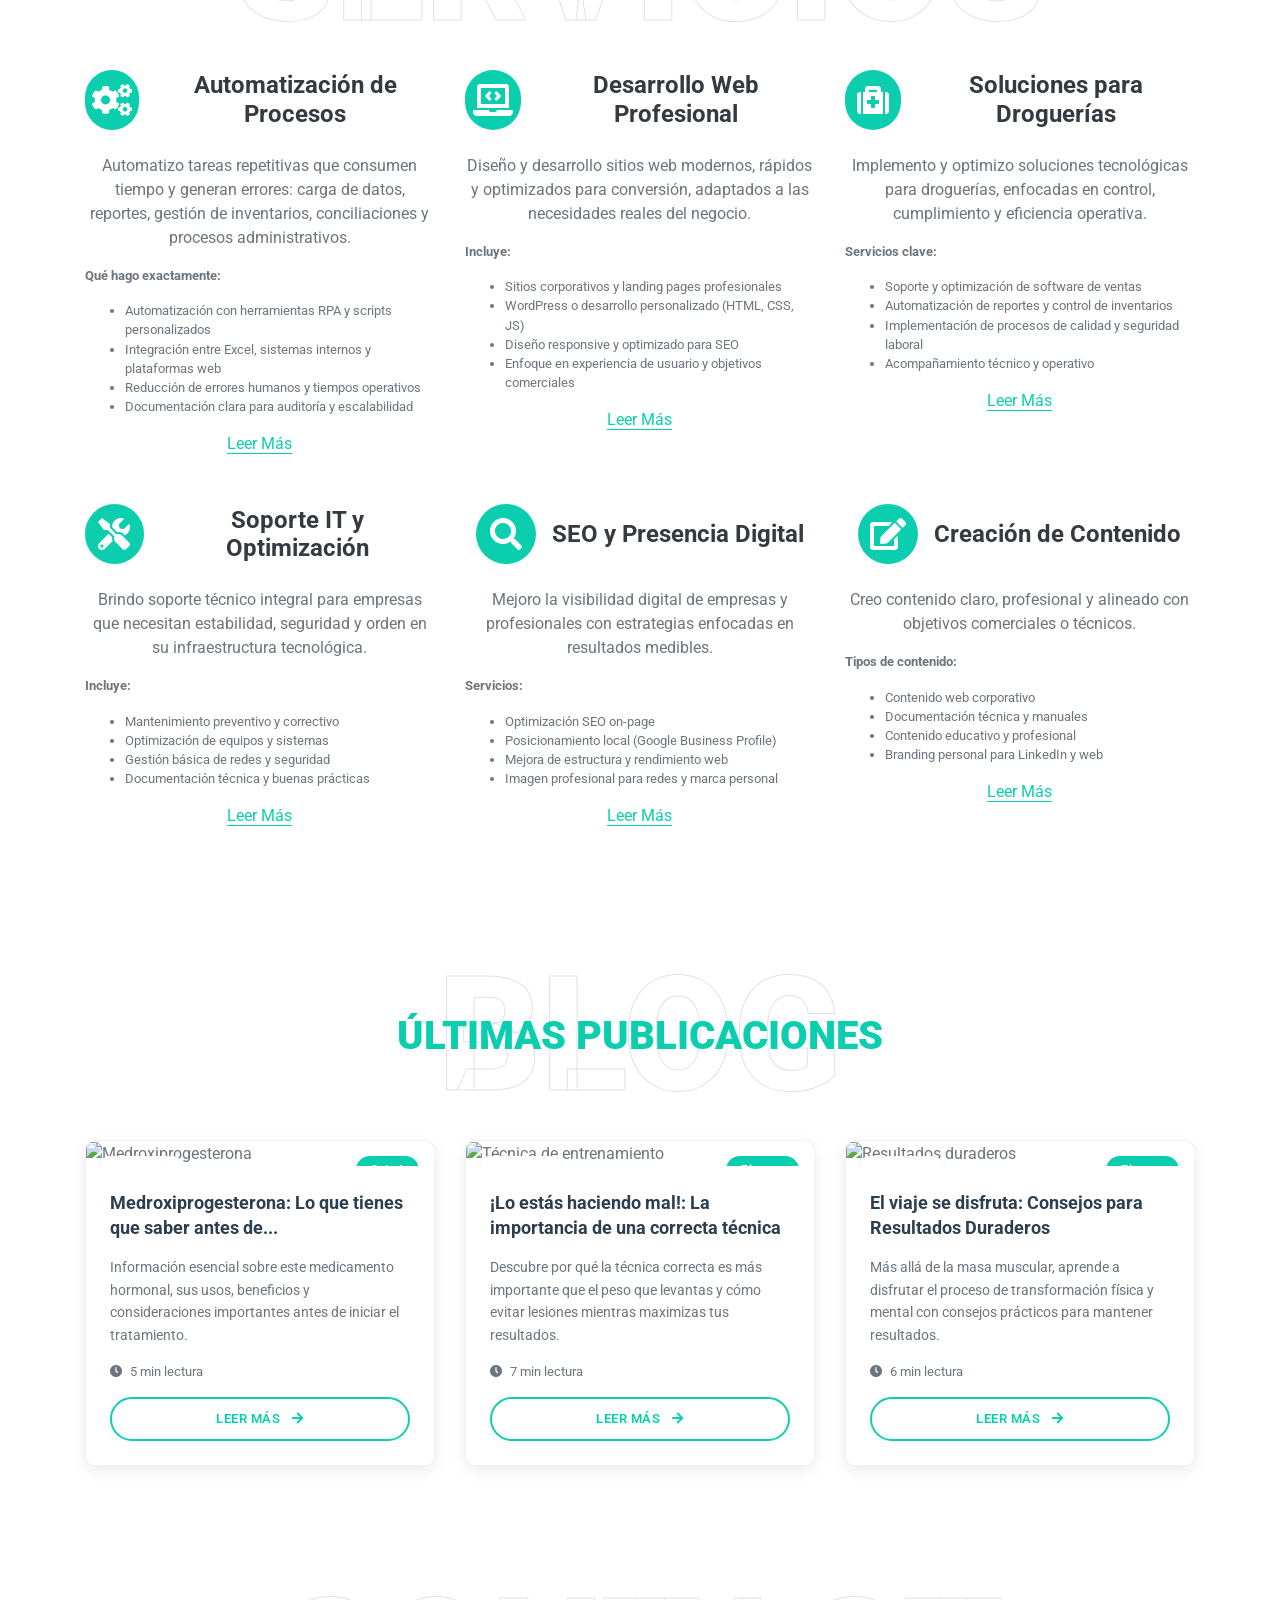
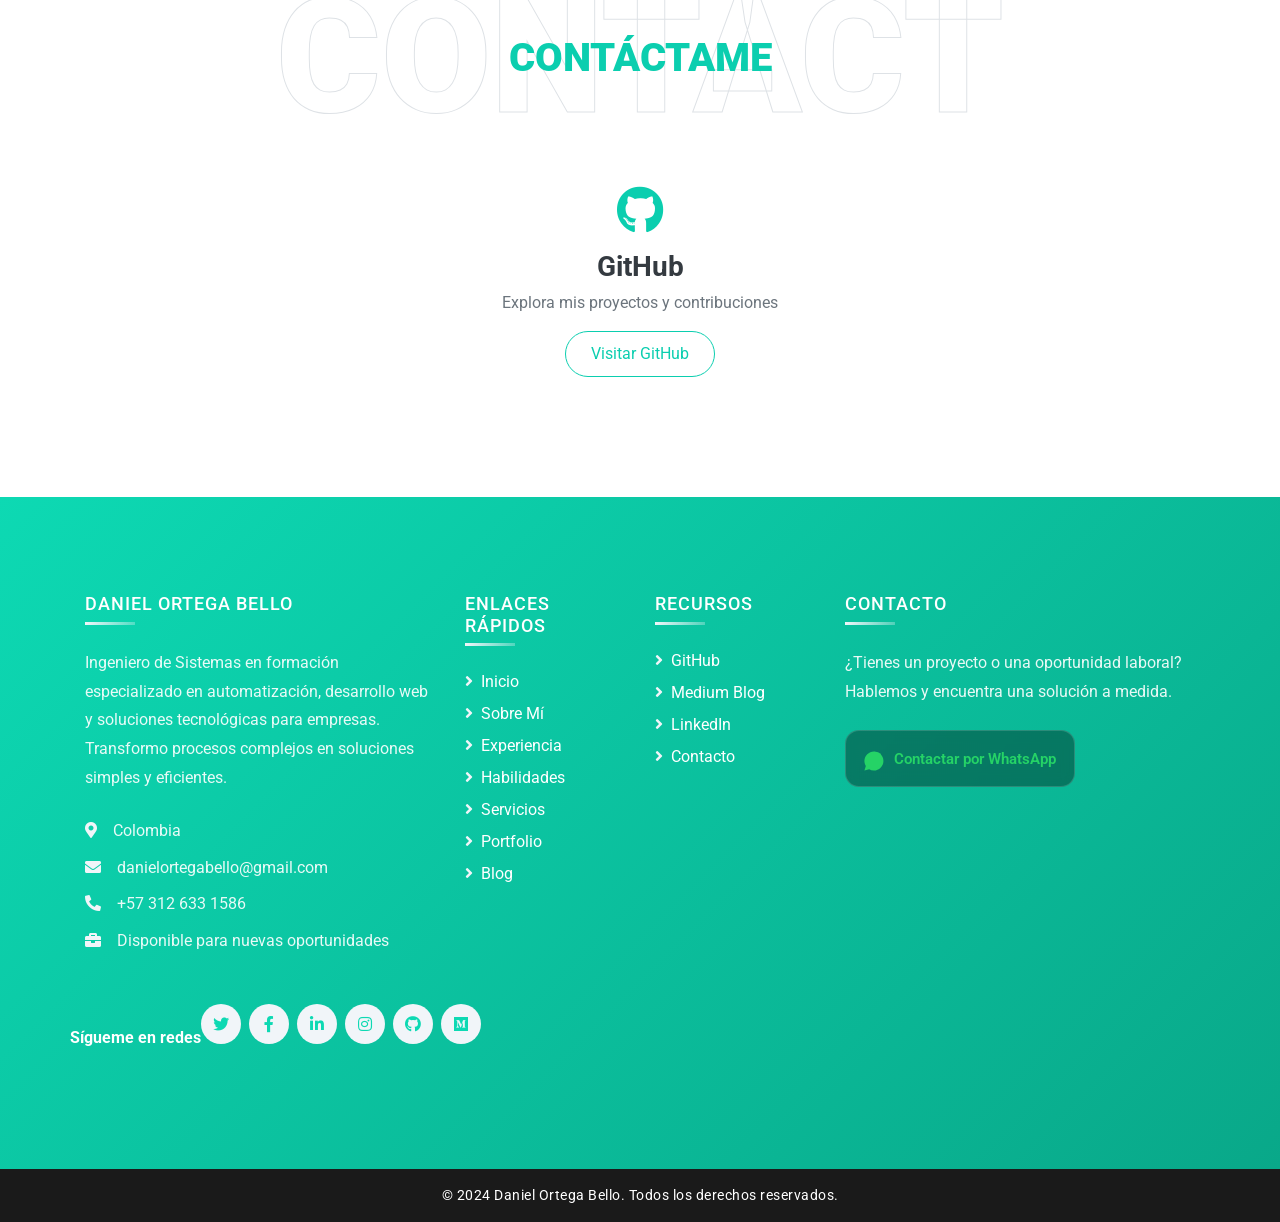
==== commit e0b2ebaf: "Version 1 con fondo completamente blanco" ====
--- a/index.html
+++ b/index.html
@@ -67,28 +67,7 @@
           </button>
     </nav>
     <!-- Navbar End -->
-
-
-    <!-- Video Modal Start -->
-    
-    <div class="modal fade" id="videoModal" tabindex="-1" role="dialog" aria-labelledby="exampleModalLabel" aria-hidden="true">
-        <div class="modal-dialog" role="document">
-            <div class="modal-content">
-                <div class="modal-body">
-                    <button type="button" class="close" data-dismiss="modal" aria-label="Close">
-                        <span aria-hidden="true">&times;</span>
-                    </button>        
-                    <!-- 16:9 aspect ratio -->
-                    <div class="embed-responsive embed-responsive-16by9">
-                        <iframe class="embed-responsive-item" src="" id="video"  allowscriptaccess="always" allow="autoplay"></iframe>
-                    </div>
-                </div>
-            </div>
-        </div>
-    </div>
-    <!-- Video Modal End -->
-
-
+     
 <!-- Header Start -->
 <div class="container-fluid hero-section d-flex align-items-center mb-5 py-5" id="home" style="min-height: 100vh; position: relative; overflow: hidden;">
     <!-- Animated Background Elements -->
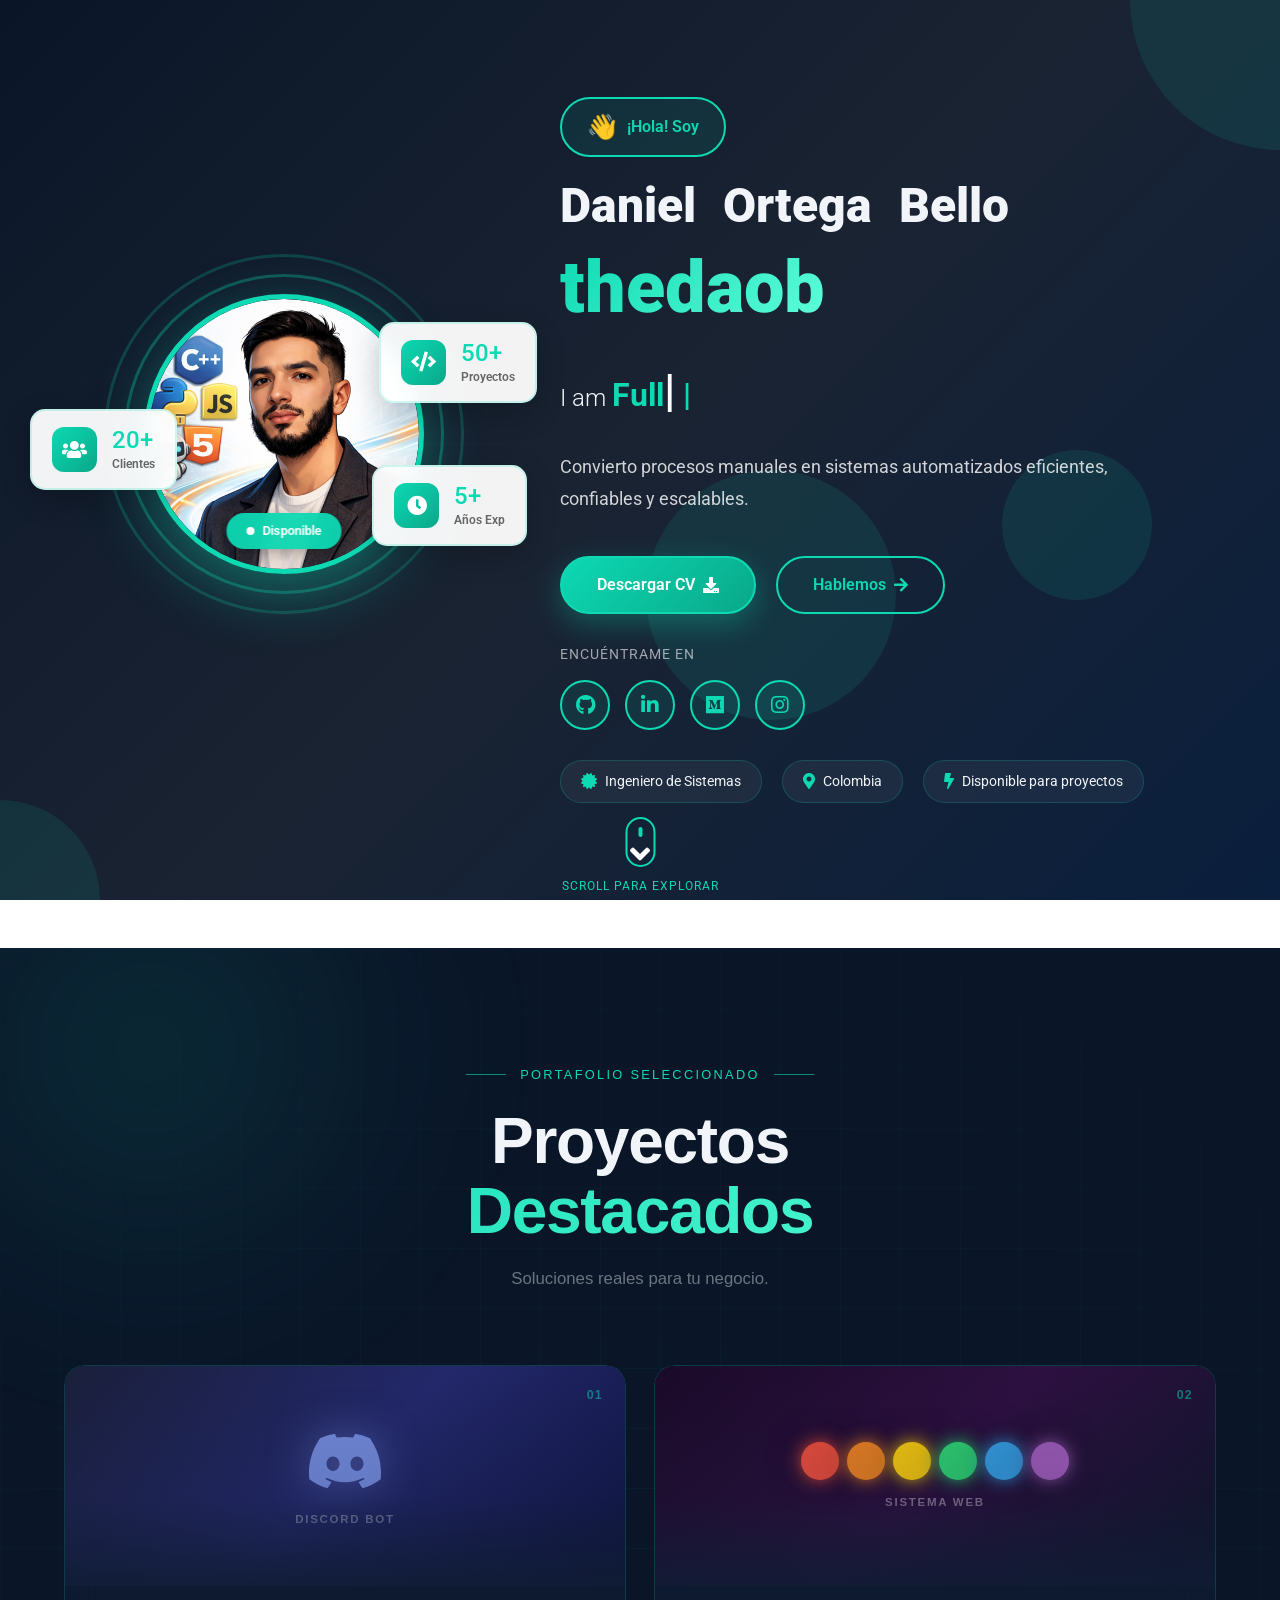
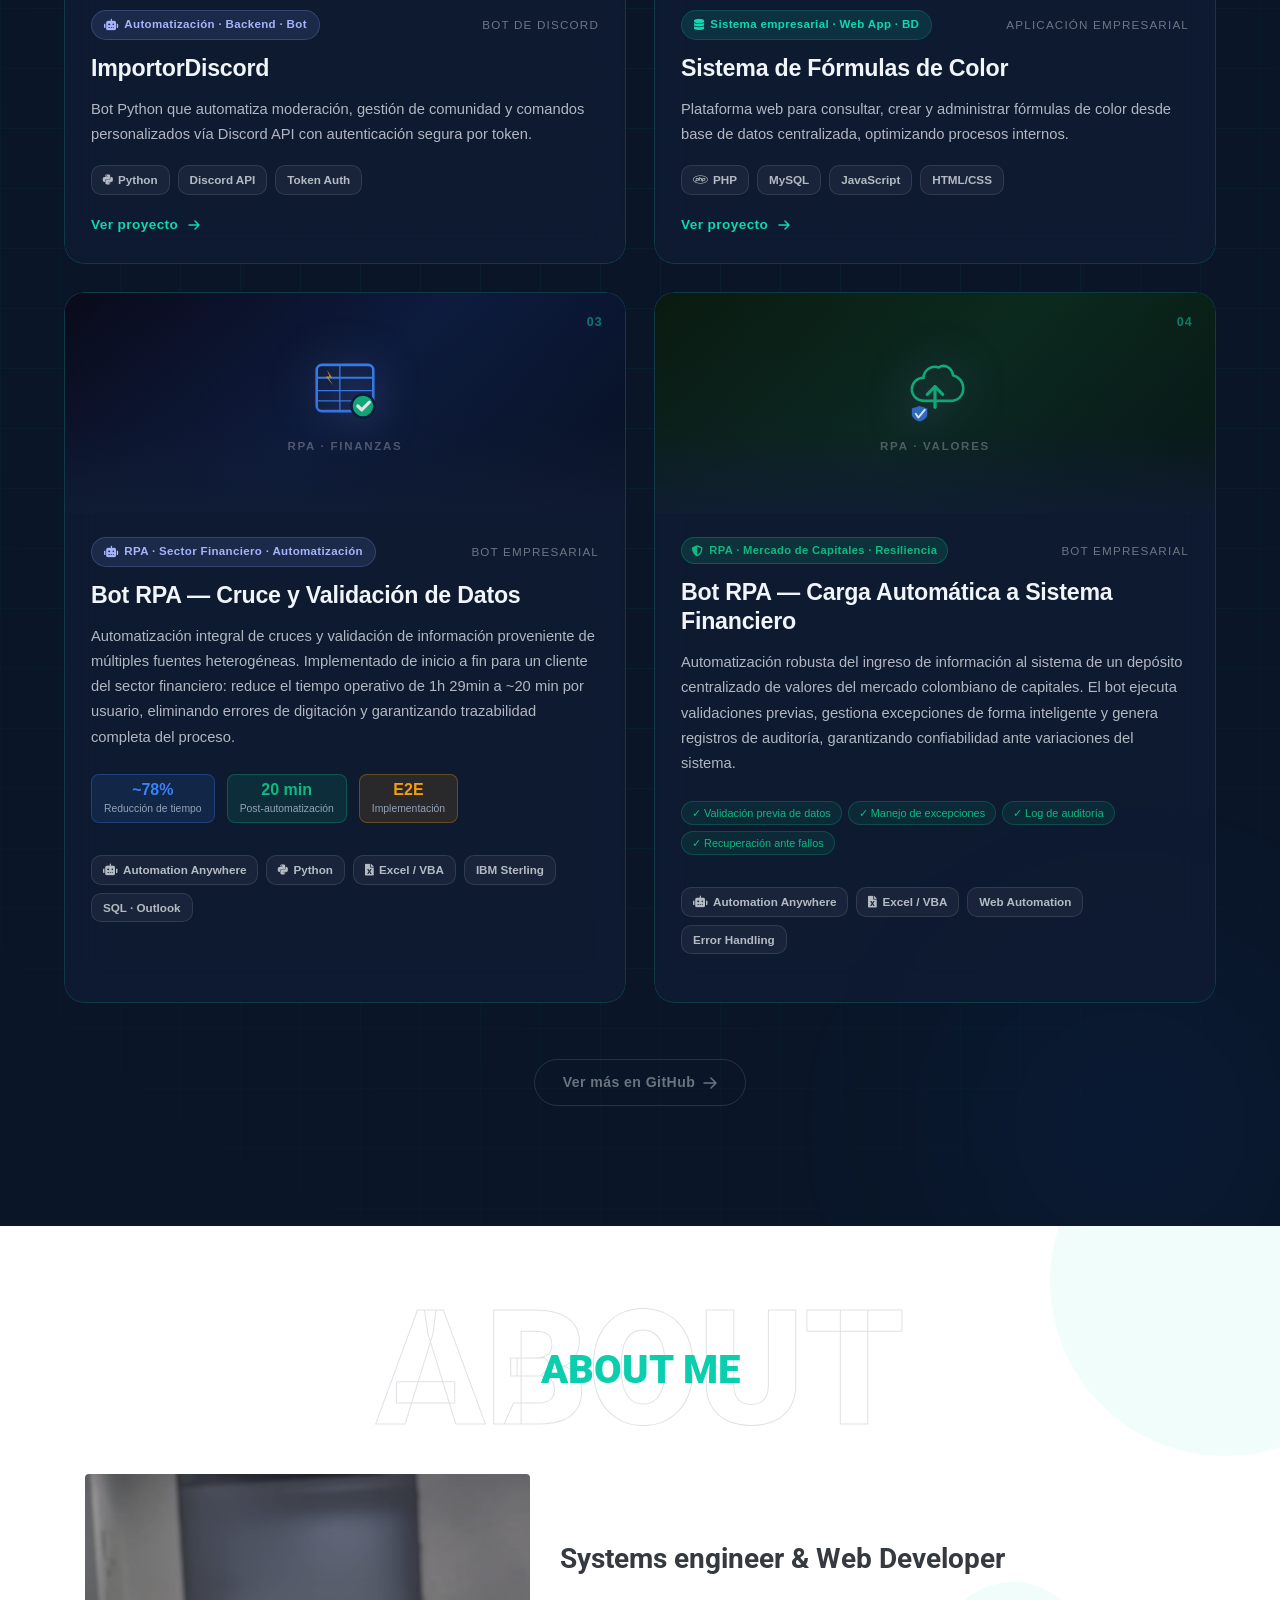
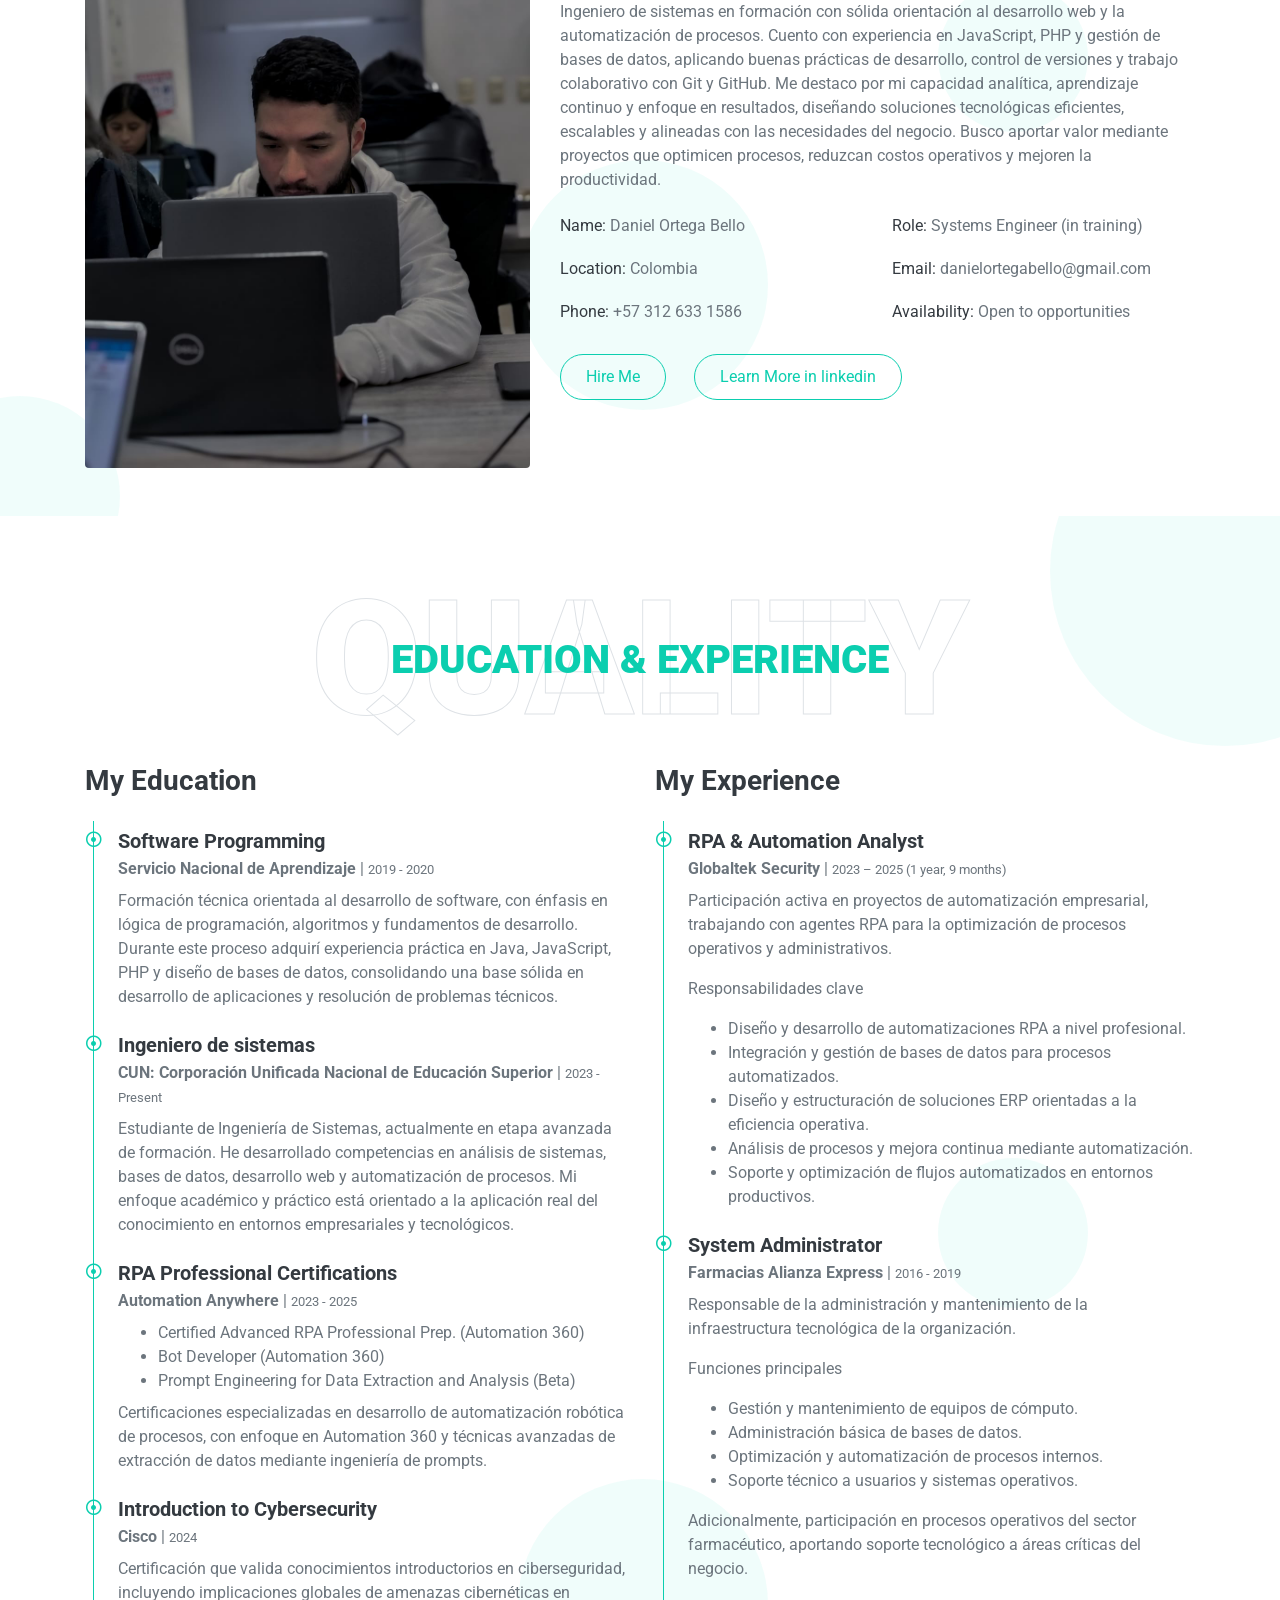
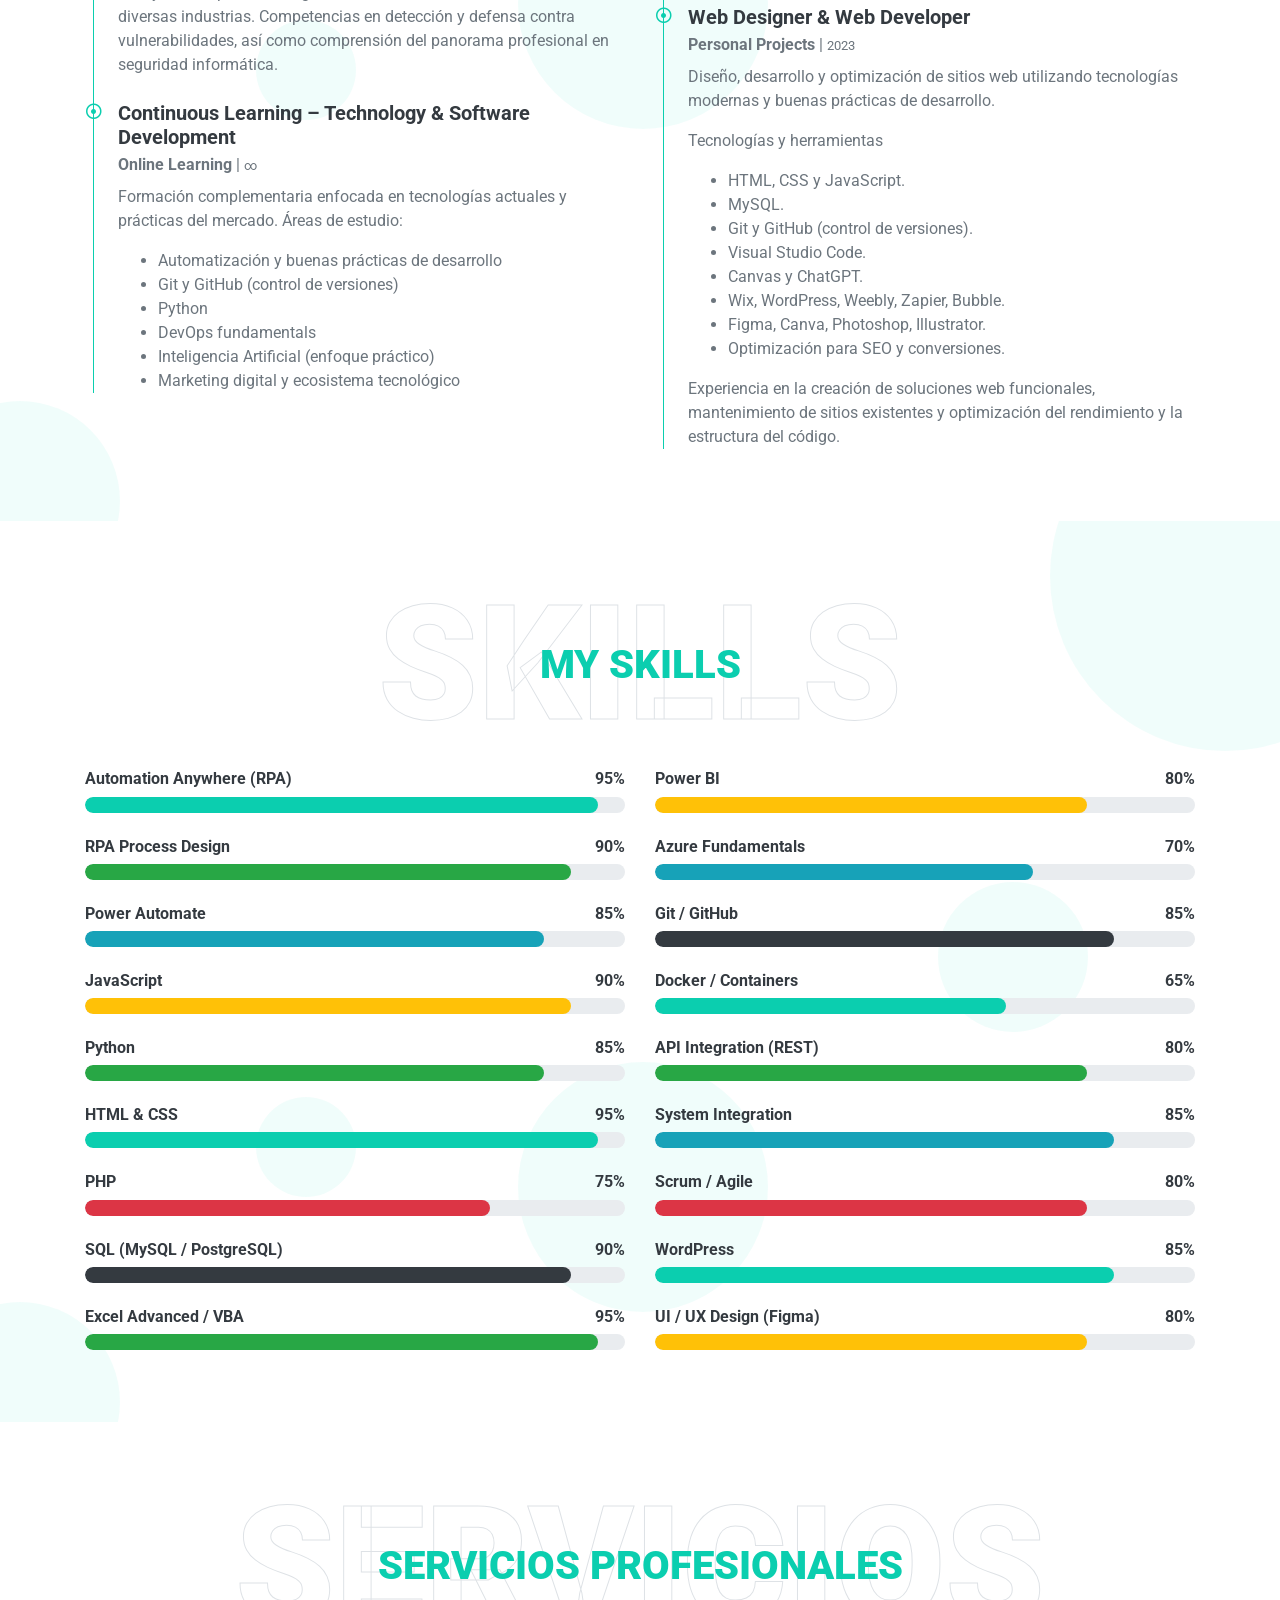
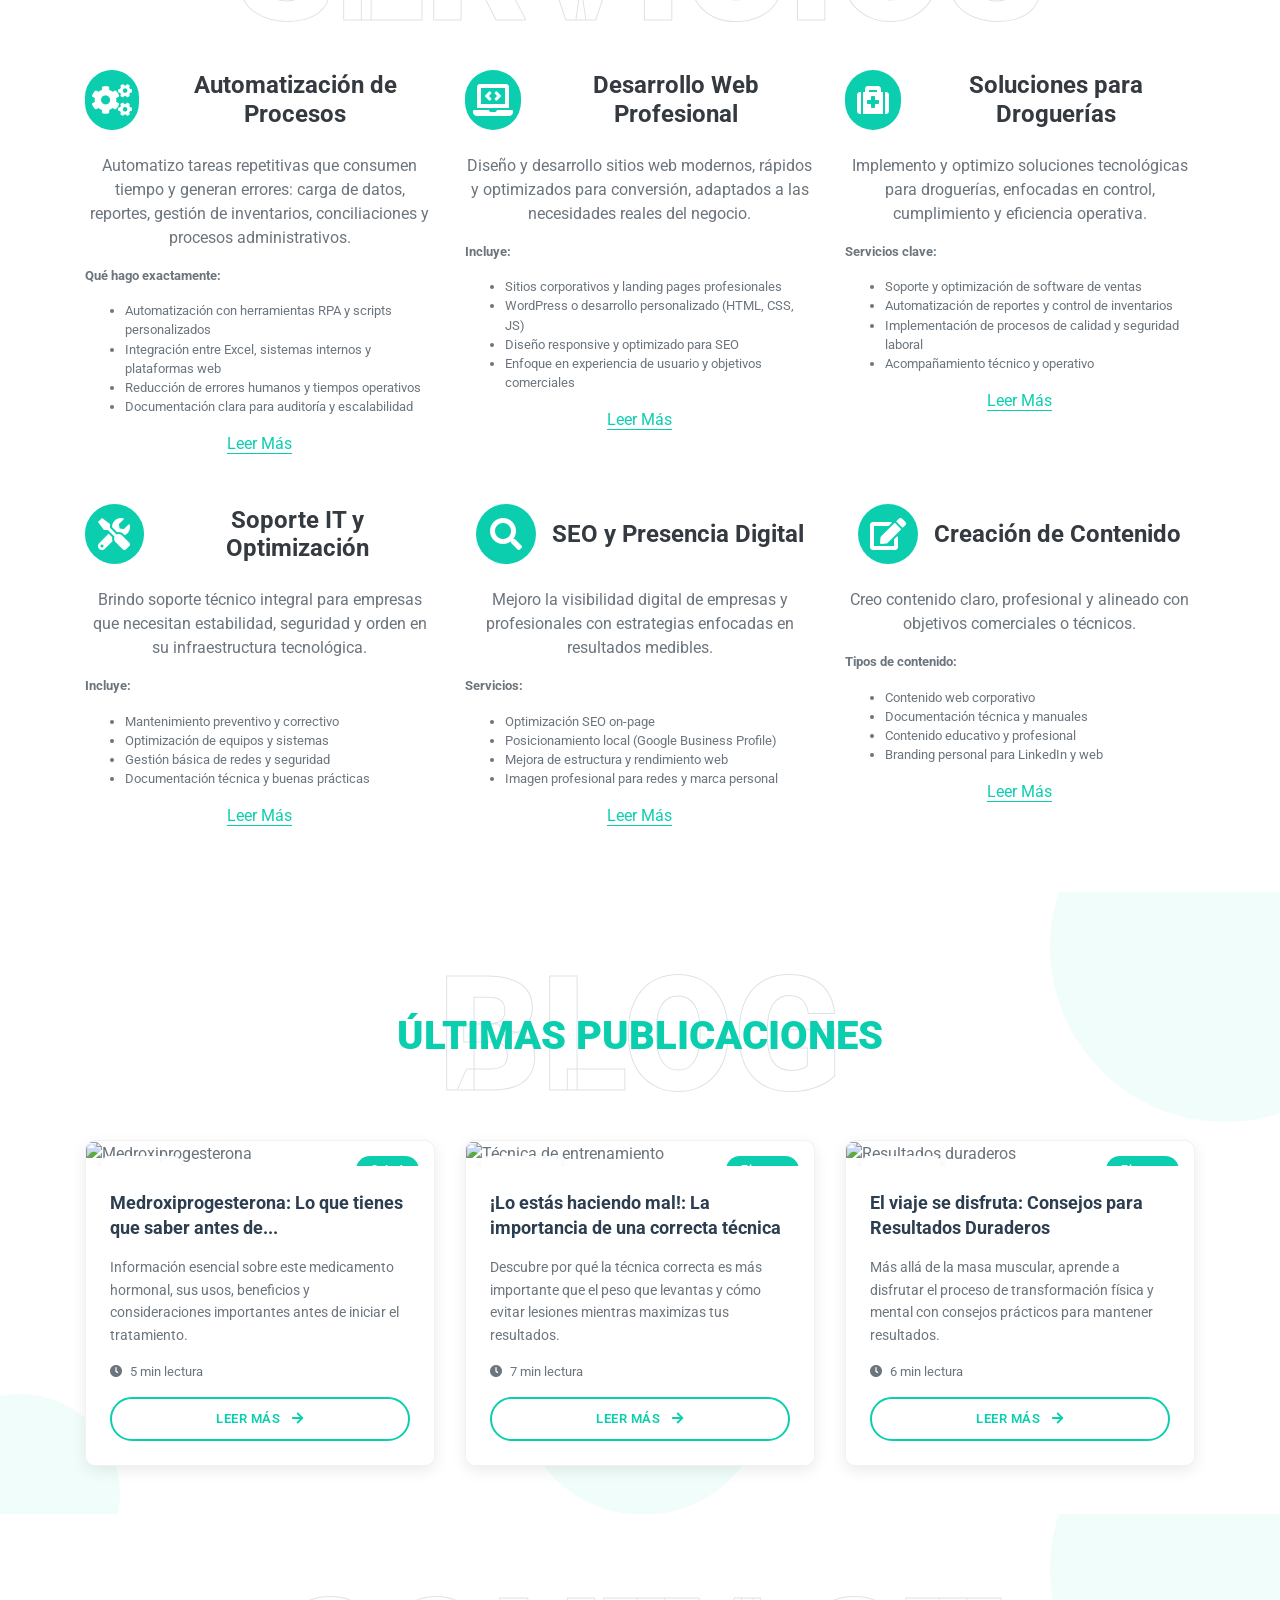
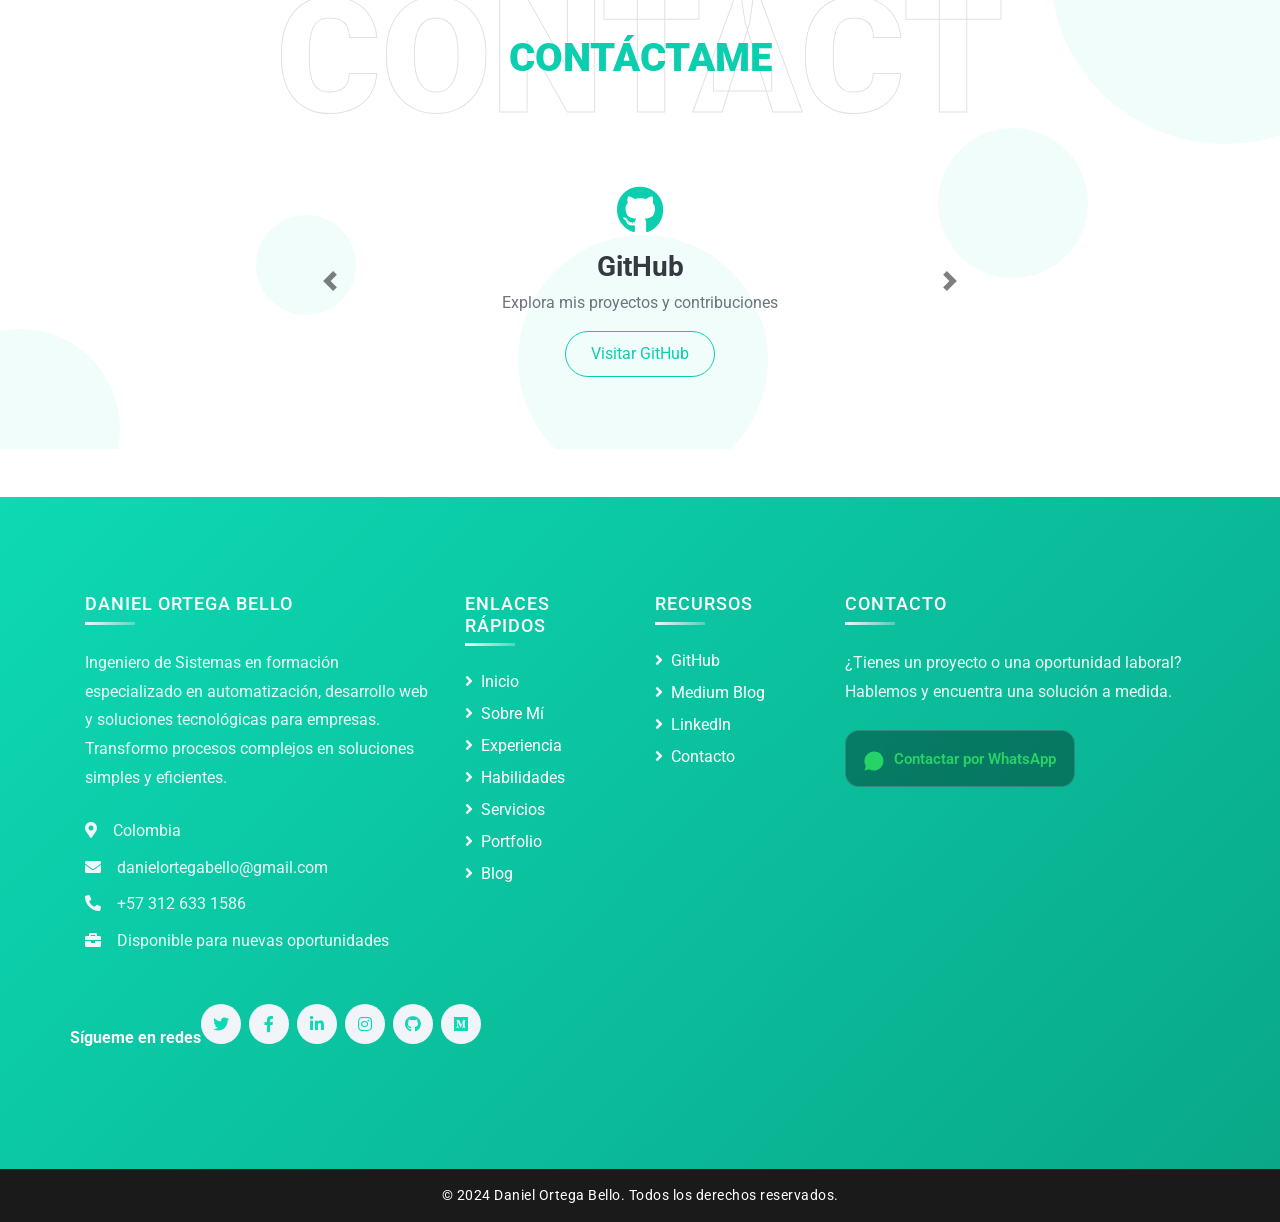
==== commit b5933295: "Ajuste de CSS" ====
--- a/index.html
+++ b/index.html
@@ -689,6 +689,14 @@
 
     <!-- About Start -->
     <div class="container-fluid py-5" id="about">
+        <!-- Floating background circles -->
+        <div class="section-bg-circles" aria-hidden="true">
+            <div class="section-floating-circle section-circle-1"></div>
+            <div class="section-floating-circle section-circle-2"></div>
+            <div class="section-floating-circle section-circle-3"></div>
+            <div class="section-floating-circle section-circle-4"></div>
+            <div class="section-floating-circle section-circle-5"></div>
+        </div>
         <div class="container">
             <div class="position-relative d-flex align-items-center justify-content-center">
                 <h1 class="display-1 text-uppercase text-white" style="-webkit-text-stroke: 1px #dee2e6;">About</h1>
@@ -732,6 +740,14 @@
 
    <!-- Qualification Start -->
    <div class="container-fluid py-5" id="qualification">
+    <!-- Floating background circles -->
+    <div class="section-bg-circles" aria-hidden="true">
+        <div class="section-floating-circle section-circle-1"></div>
+        <div class="section-floating-circle section-circle-2"></div>
+        <div class="section-floating-circle section-circle-3"></div>
+        <div class="section-floating-circle section-circle-4"></div>
+        <div class="section-floating-circle section-circle-5"></div>
+    </div>
     <div class="container">
         <div class="position-relative d-flex align-items-center justify-content-center">
             <h1 class="display-1 text-uppercase text-white" style="-webkit-text-stroke: 1px #dee2e6;">Quality</h1>
@@ -860,6 +876,14 @@
 
    <!-- Skill Start -->
    <div class="container-fluid py-5" id="skill">
+    <!-- Floating background circles -->
+    <div class="section-bg-circles" aria-hidden="true">
+        <div class="section-floating-circle section-circle-1"></div>
+        <div class="section-floating-circle section-circle-2"></div>
+        <div class="section-floating-circle section-circle-3"></div>
+        <div class="section-floating-circle section-circle-4"></div>
+        <div class="section-floating-circle section-circle-5"></div>
+    </div>
     <div class="container">
         <div class="position-relative d-flex align-items-center justify-content-center">
             <h1 class="display-1 text-uppercase text-white" style="-webkit-text-stroke: 1px #dee2e6;">Skills</h1>
@@ -1179,6 +1203,14 @@
 
 <!-- Blog Start -->
 <div class="container-fluid pt-5" id="blog">
+    <!-- Floating background circles -->
+    <div class="section-bg-circles" aria-hidden="true">
+        <div class="section-floating-circle section-circle-1"></div>
+        <div class="section-floating-circle section-circle-2"></div>
+        <div class="section-floating-circle section-circle-3"></div>
+        <div class="section-floating-circle section-circle-4"></div>
+        <div class="section-floating-circle section-circle-5"></div>
+    </div>
     <div class="container">
         <div class="position-relative d-flex align-items-center justify-content-center">
             <h1 class="display-1 text-uppercase text-white" style="-webkit-text-stroke: 1px #dee2e6;">Blog</h1>
@@ -1269,6 +1301,14 @@
 
     <!-- Contact Start -->
     <div class="container-fluid py-5" id="contact">
+        <!-- Floating background circles -->
+        <div class="section-bg-circles" aria-hidden="true">
+            <div class="section-floating-circle section-circle-1"></div>
+            <div class="section-floating-circle section-circle-2"></div>
+            <div class="section-floating-circle section-circle-3"></div>
+            <div class="section-floating-circle section-circle-4"></div>
+            <div class="section-floating-circle section-circle-5"></div>
+        </div>
         <div class="container">
             <div class="position-relative d-flex align-items-center justify-content-center">
                 <h1 class="display-1 text-uppercase text-white" style="-webkit-text-stroke: 1px #dee2e6;">Contact</h1>
@@ -1505,4 +1545,4 @@
 </script>
       
 </body>
-</html>
+</html>
--- a/css/style.css
+++ b/css/style.css
@@ -1,33 +1,3 @@
-:root {
-  --blue: #007bff;
-  --indigo: #6610f2;
-  --purple: #6f42c1;
-  --pink: #e83e8c;
-  --red: #dc3545;
-  --orange: #fd7e14;
-  --yellow: #ffc107;
-  --green: #28a745;
-  --teal: #20c997;
-  --cyan: #17a2b8;
-  --white: #fff;
-  --gray: #6c757d;
-  --gray-dark: #343a40;
-  --primary: #0BCEAF;
-  --secondary: #6c757d;
-  --success: #28a745;
-  --info: #17a2b8;
-  --warning: #ffc107;
-  --danger: #dc3545;
-  --light: #ffffff;
-  --dark: #343a40;
-  --breakpoint-xs: 0;
-  --breakpoint-sm: 576px;
-  --breakpoint-md: 768px;
-  --breakpoint-lg: 992px;
-  --breakpoint-xl: 1200px;
-  --font-family-sans-serif: "Roboto", sans-serif;
-  --font-family-monospace: SFMono-Regular, Menlo, Monaco, Consolas, "Liberation Mono", "Courier New", monospace;
-}
 
 *,
 *::before,
@@ -6213,11 +6183,21 @@
   background: no-repeat 50% / 100% 100%;
 }
 
+/* MODO CLARO */
 .carousel-control-prev-icon {
+  background-image: url("data:image/svg+xml,%3csvg xmlns='http://www.w3.org/2000/svg' fill='%23000' width='8' height='8' viewBox='0 0 8 8'%3e%3cpath d='M5.25 0l-4 4 4 4 1.5-1.5L4.25 4l2.5-2.5L5.25 0z'/%3e%3c/svg%3e");
+}
+
+.carousel-control-next-icon {
+  background-image: url("data:image/svg+xml,%3csvg xmlns='http://www.w3.org/2000/svg' fill='%23000' width='8' height='8' viewBox='0 0 8 8'%3e%3cpath d='M2.75 0l-1.5 1.5L3.75 4l-2.5 2.5L2.75 8l4-4-4-4z'/%3e%3c/svg%3e");
+}
+
+/* MODO OSCURO */
+body.dark .carousel-control-prev-icon {
   background-image: url("data:image/svg+xml,%3csvg xmlns='http://www.w3.org/2000/svg' fill='%23fff' width='8' height='8' viewBox='0 0 8 8'%3e%3cpath d='M5.25 0l-4 4 4 4 1.5-1.5L4.25 4l2.5-2.5L5.25 0z'/%3e%3c/svg%3e");
 }
 
-.carousel-control-next-icon {
+body.dark .carousel-control-next-icon {
   background-image: url("data:image/svg+xml,%3csvg xmlns='http://www.w3.org/2000/svg' fill='%23fff' width='8' height='8' viewBox='0 0 8 8'%3e%3cpath d='M2.75 0l-1.5 1.5L3.75 4l-2.5 2.5L2.75 8l4-4-4-4z'/%3e%3c/svg%3e");
 }
 
@@ -11652,4 +11632,219 @@
 .wa-button:hover {
     color: #ffffff;
     transform: translateX(3px);
+}
+
+/* ============================================================
+   NOVEDAD 1: FIX TEXTOS MODO OSCURO
+   Corrección de colores hardcoded que no se ven en dark mode
+   ============================================================ */
+
+/* Textos generales en dark mode */
+body.dark h1, body.dark h2, body.dark h3,
+body.dark h4, body.dark h5, body.dark h6 {
+  color: #e5e7eb;
+}
+
+body.dark p {
+  color: #cbd5e1;
+}
+
+body.dark .text-dark {
+  color: #e5e7eb !important;
+}
+
+body.dark .text-secondary {
+  color: #94a3b8 !important;
+}
+
+body.dark .text-muted {
+  color: #64748b !important;
+}
+
+/* About section */
+body.dark #about h3,
+body.dark #about h6 {
+  color: #e2e8f0;
+}
+
+body.dark #about p {
+  color: #cbd5e1;
+}
+
+body.dark #about h6 span.text-secondary {
+  color: #94a3b8 !important;
+}
+
+/* Skills section - barra de progreso y etiquetas */
+body.dark #skill h6.font-weight-bold {
+  color: #e2e8f0;
+}
+
+body.dark .progress {
+  background-color: #1e293b;
+}
+
+/* Blog section - tarjetas */
+body.dark .blog-card {
+  background: #1a2332;
+  border-color: rgba(13, 217, 179, 0.15);
+}
+
+body.dark .blog-content {
+  background: #1a2332;
+}
+
+body.dark .blog-content h5 {
+  color: #e2e8f0;
+}
+
+body.dark .blog-content p,
+body.dark .blog-content .text-muted {
+  color: #94a3b8 !important;
+}
+
+body.dark .blog-content small.text-muted {
+  color: #64748b !important;
+}
+
+/* Qualification / Education section */
+body.dark #qualification h3,
+body.dark #qualification h5 {
+  color: #e2e8f0;
+}
+
+body.dark #qualification p {
+  color: #cbd5e1;
+}
+
+body.dark #qualification strong {
+  color: #94a3b8;
+}
+
+body.dark #qualification small {
+  color: #64748b;
+}
+
+/* Estilos para el display-1 ghost text (outline) */
+body.dark .display-1.text-white {
+  color: transparent !important;
+  -webkit-text-stroke-color: rgba(255,255,255,0.08) !important;
+}
+
+
+/* ============================================================
+   NOVEDAD 2: CÍRCULOS FLOTANTES EN SECCIONES ABOUT, SKILL, BLOG
+   Estilo igual al hero (verde #0DD9B3, muy sutil)
+   Modo claro y oscuro adaptados
+   ============================================================ */
+
+/* Aseguramos position relative en las secciones */
+#about,
+#skill,
+#blog,
+#qualification,
+#contact {
+  position: relative;
+  overflow: hidden;
+}
+
+/* Contenedor de los círculos */
+#about .section-bg-circles,
+#skill .section-bg-circles,
+#blog .section-bg-circles,
+#qualification .section-bg-circles,
+#contact .section-bg-circles {
+  position: absolute;
+  width: 100%;
+  height: 100%;
+  top: 0;
+  left: 0;
+  z-index: 0;
+  pointer-events: none;
+  overflow: hidden;
+}
+
+/* Los hijos directos del container-fluid necesitan z-index para estar sobre los círculos */
+#about > .container,
+#skill > .container,
+#blog > .container,
+#qualification > .container,
+#contact > .container {
+  position: relative;
+  z-index: 1;
+}
+
+/* Círculos base */
+.section-floating-circle {
+  position: absolute;
+  border-radius: 50%;
+  animation: section-float 20s infinite ease-in-out;
+}
+
+/* Modo claro: círculos en verde muy sutil sobre fondo blanco */
+body:not(.dark) .section-floating-circle {
+  background: #0DD9B3;
+  opacity: 0.06;
+}
+
+/* Modo oscuro: igual al hero */
+body.dark .section-floating-circle {
+  background: #0DD9B3;
+  opacity: 0.08;
+}
+
+/* Tamaños y posiciones de los círculos */
+.section-circle-1 {
+  width: 350px;
+  height: 350px;
+  top: -120px;
+  right: -120px;
+  animation-delay: 0s;
+}
+
+.section-circle-2 {
+  width: 200px;
+  height: 200px;
+  bottom: -80px;
+  left: -80px;
+  animation-delay: 6s;
+}
+
+.section-circle-3 {
+  width: 150px;
+  height: 150px;
+  top: 40%;
+  right: 15%;
+  animation-delay: 12s;
+}
+
+.section-circle-4 {
+  width: 100px;
+  height: 100px;
+  bottom: 25%;
+  left: 20%;
+  animation-delay: 4s;
+}
+
+.section-circle-5 {
+  width: 250px;
+  height: 250px;
+  top: 60%;
+  right: 40%;
+  animation-delay: 16s;
+}
+
+@keyframes section-float {
+  0%, 100% {
+    transform: translateY(0) translateX(0) rotate(0deg);
+  }
+  25% {
+    transform: translateY(-25px) translateX(20px) rotate(90deg);
+  }
+  50% {
+    transform: translateY(-50px) translateX(0) rotate(180deg);
+  }
+  75% {
+    transform: translateY(-25px) translateX(-20px) rotate(270deg);
+  }
 }
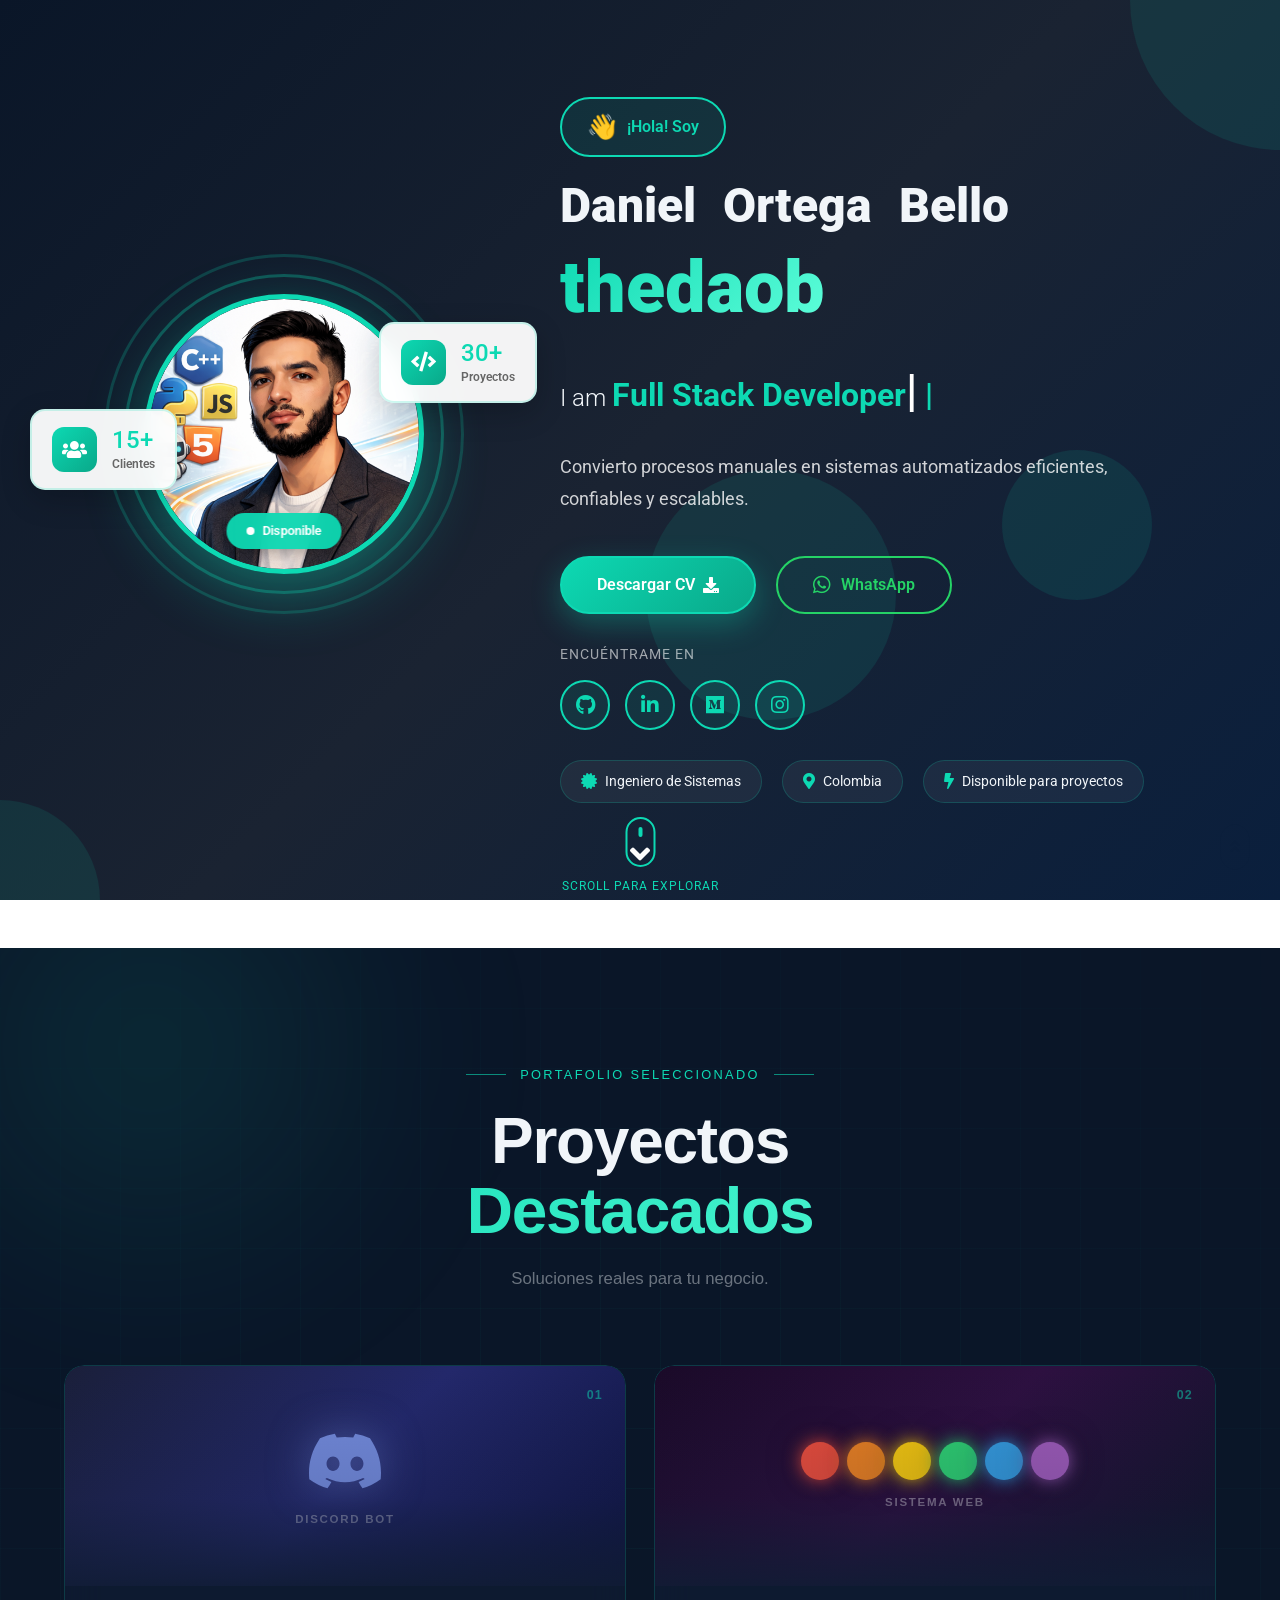
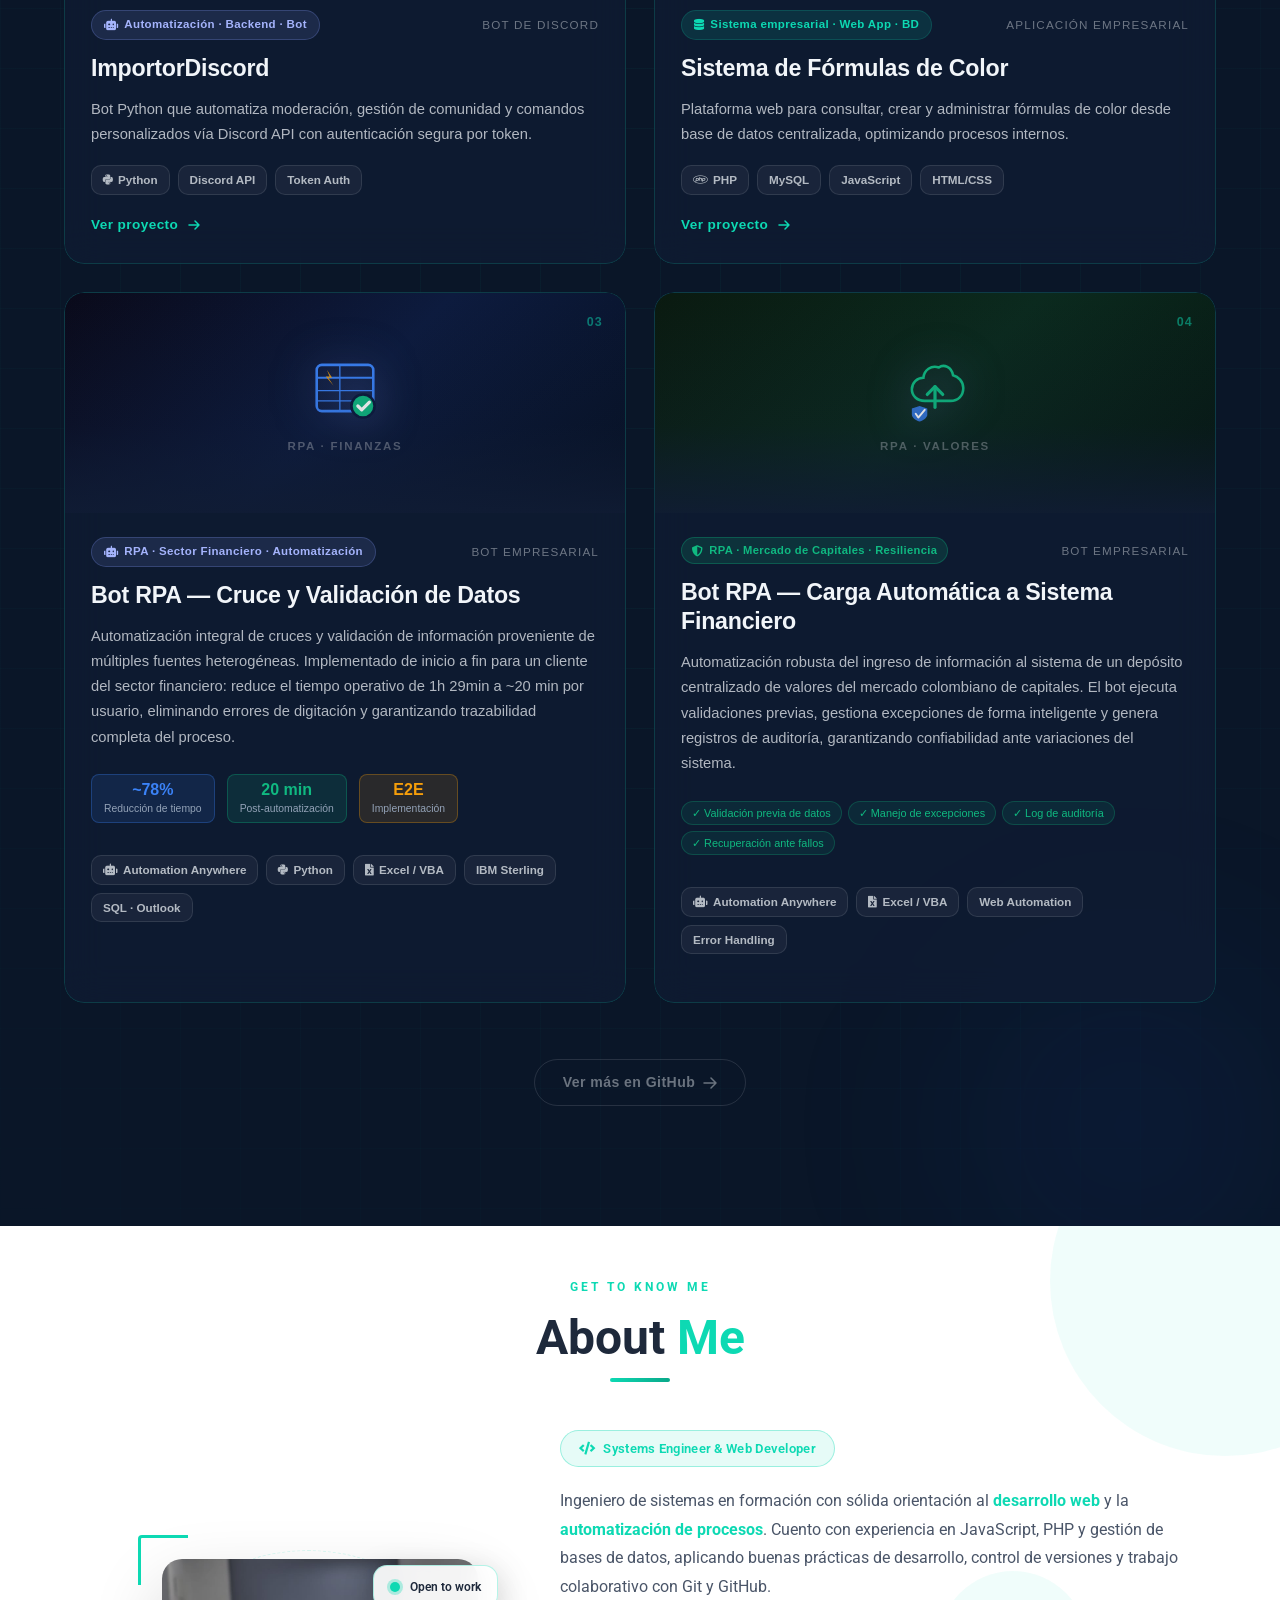
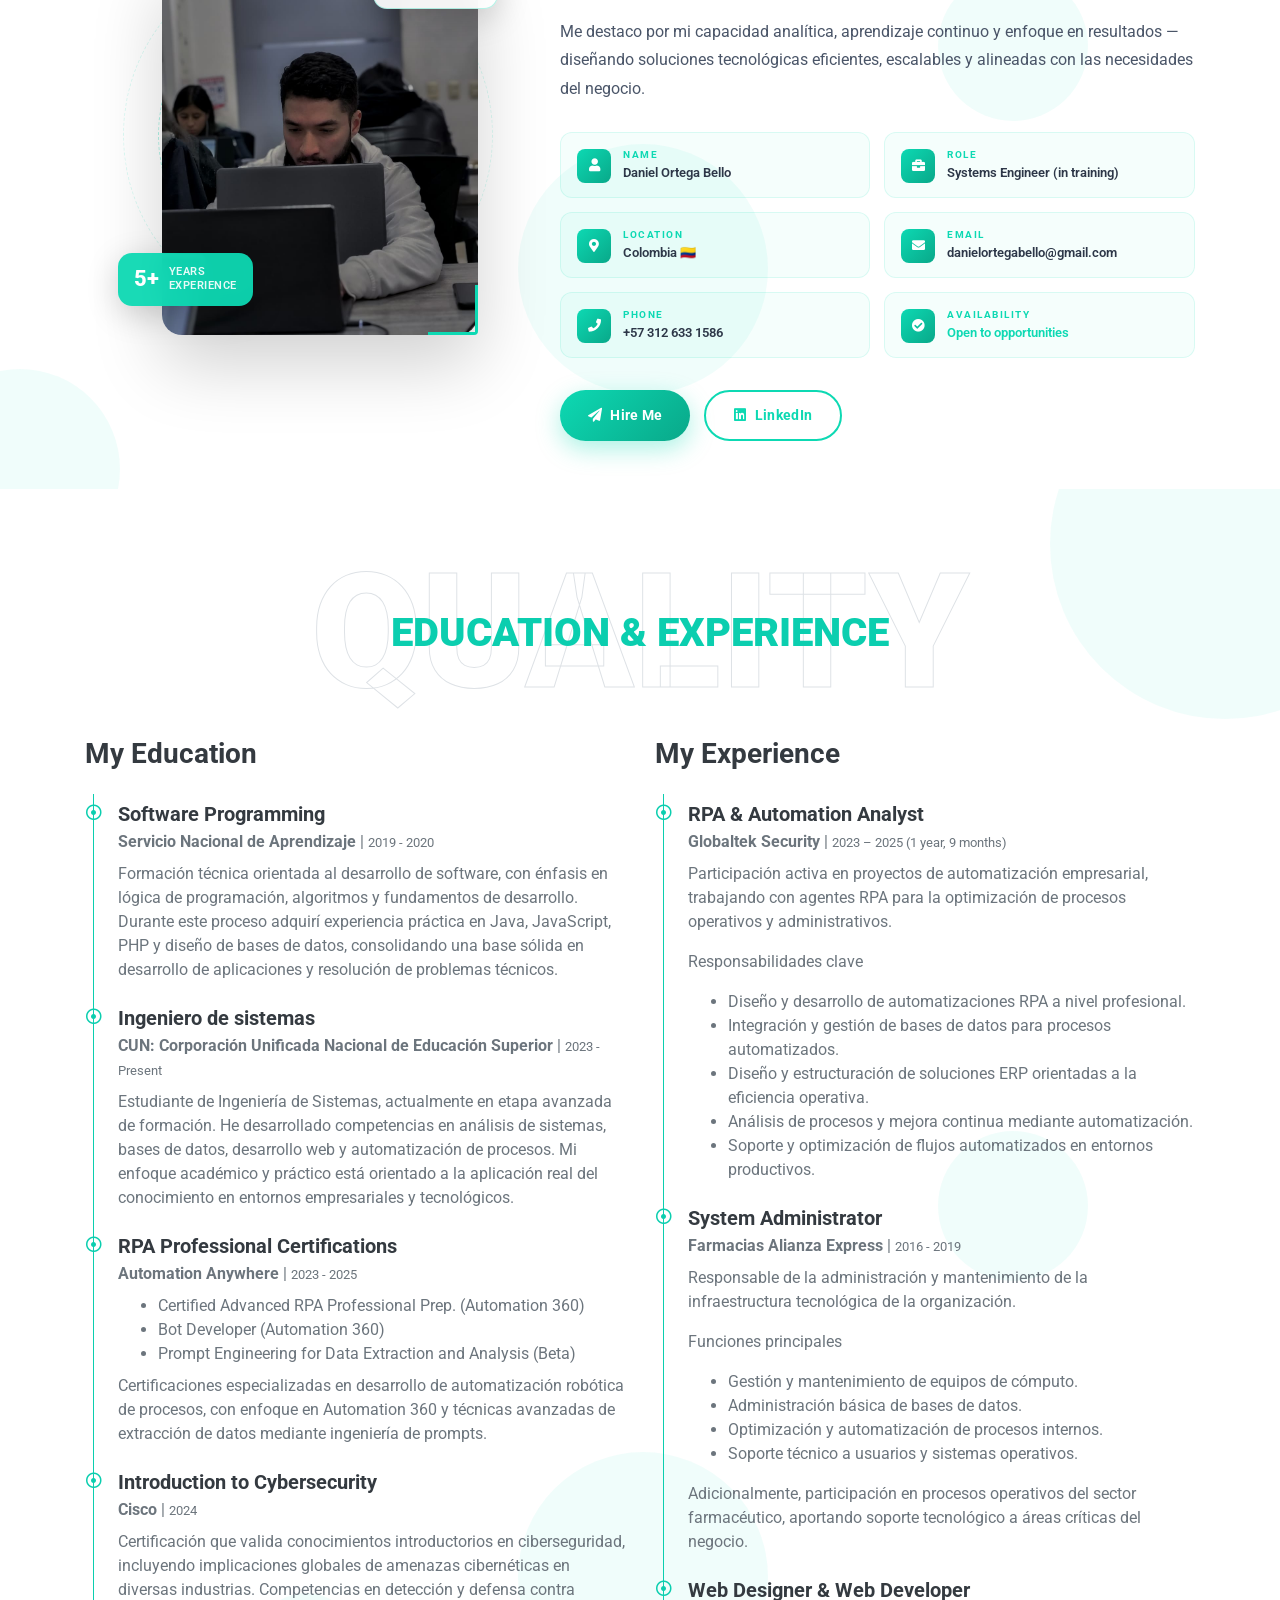
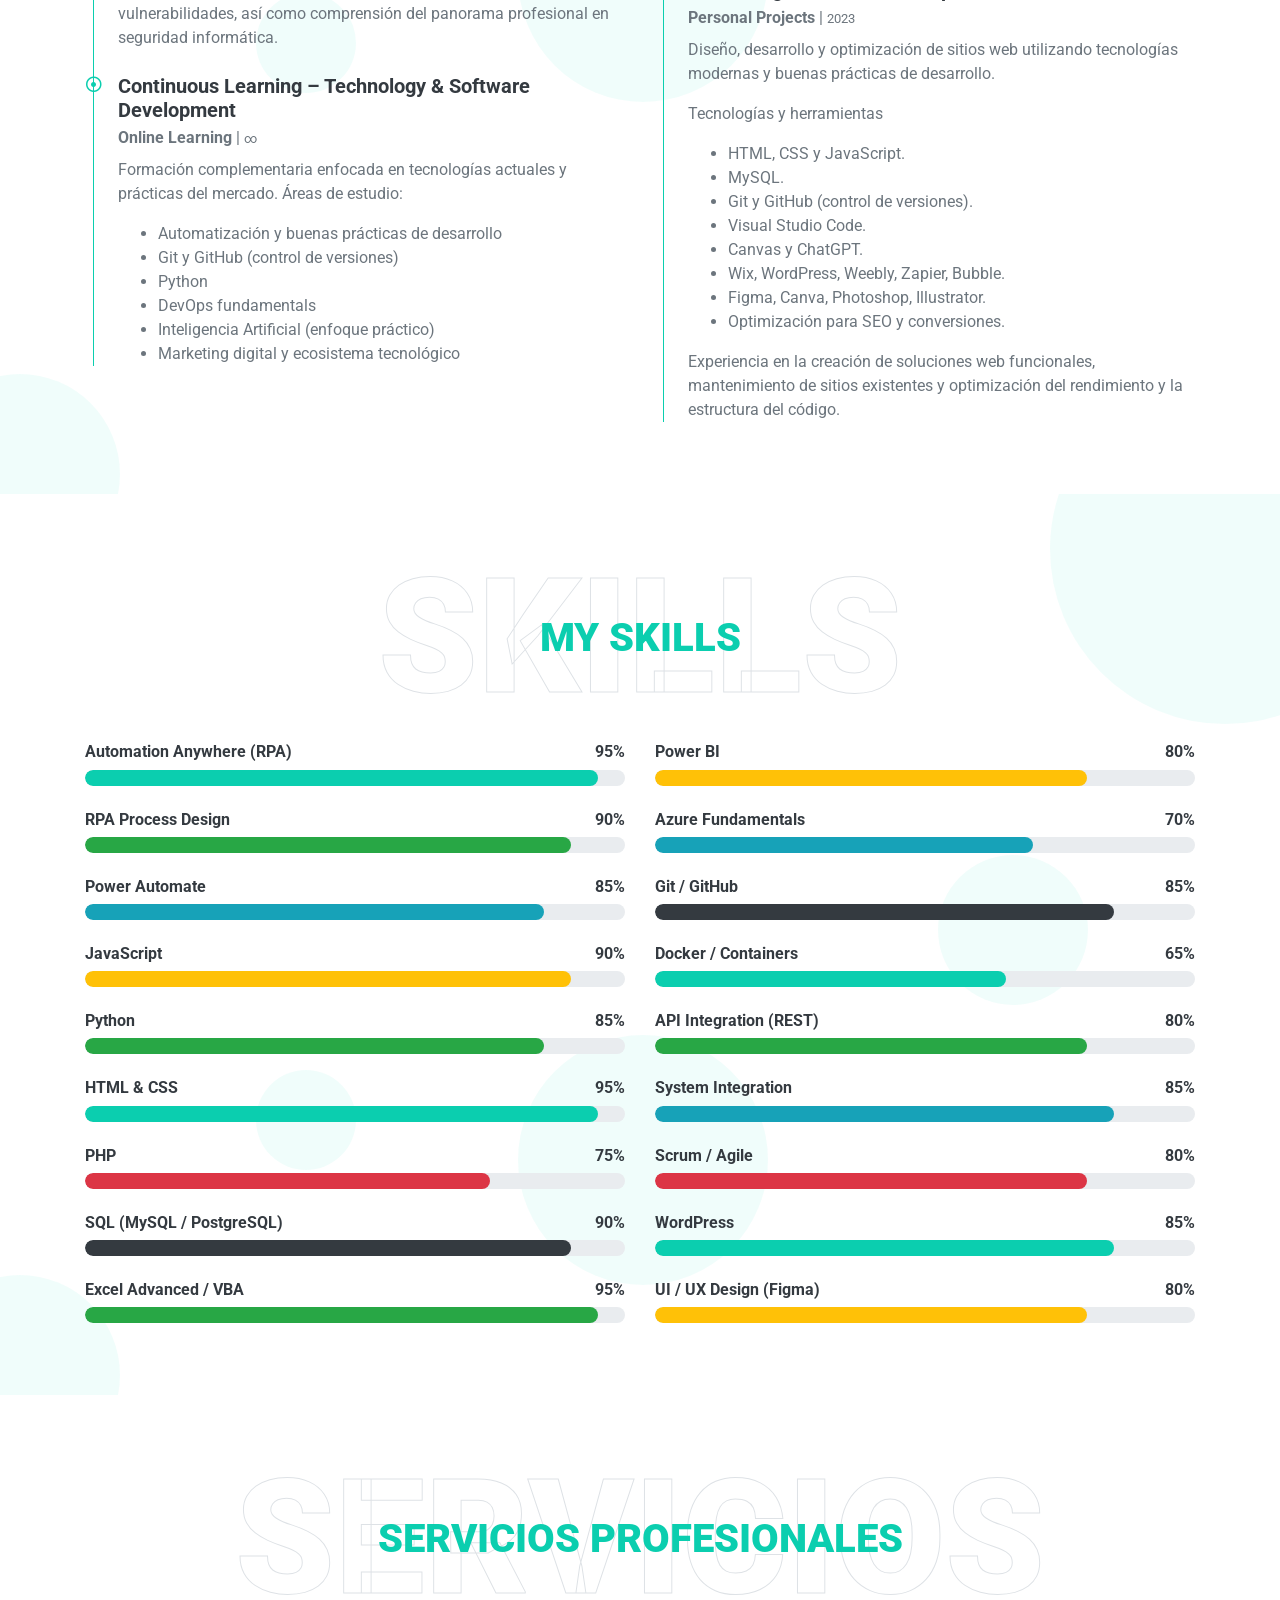
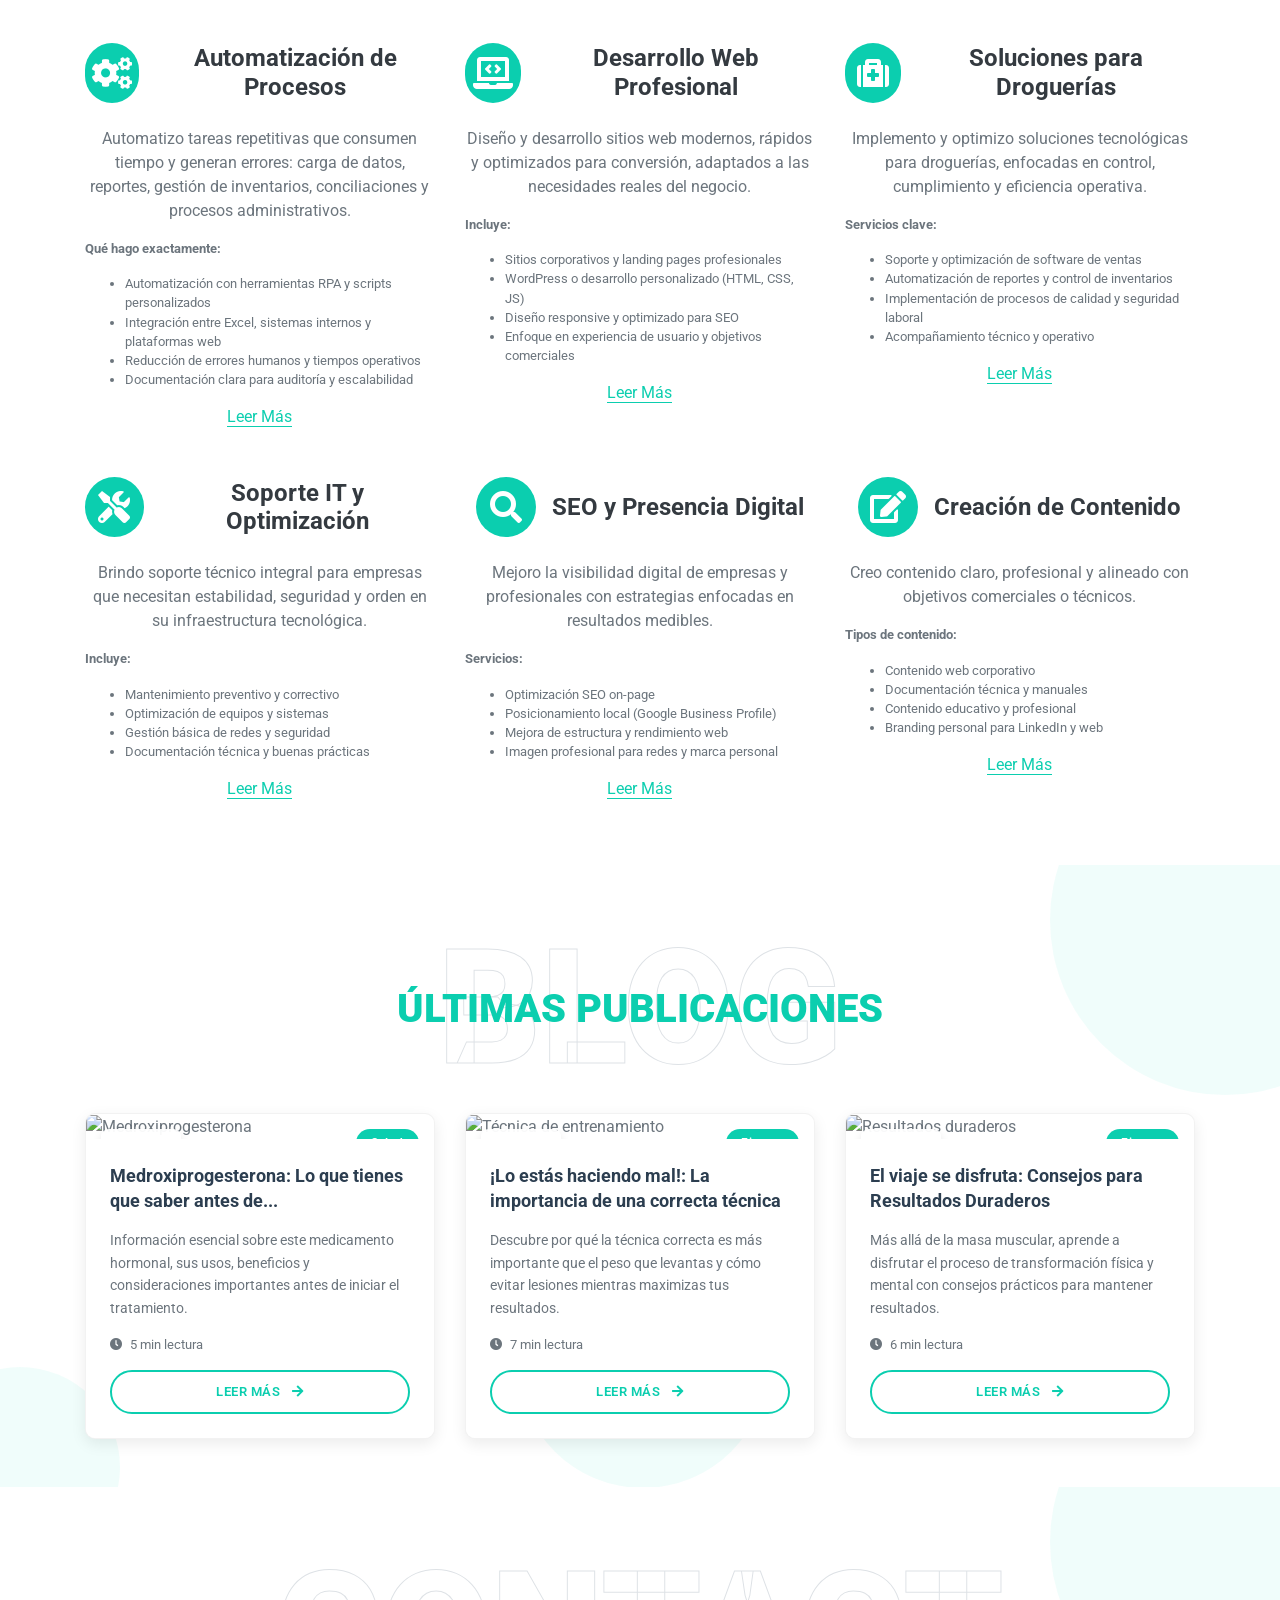
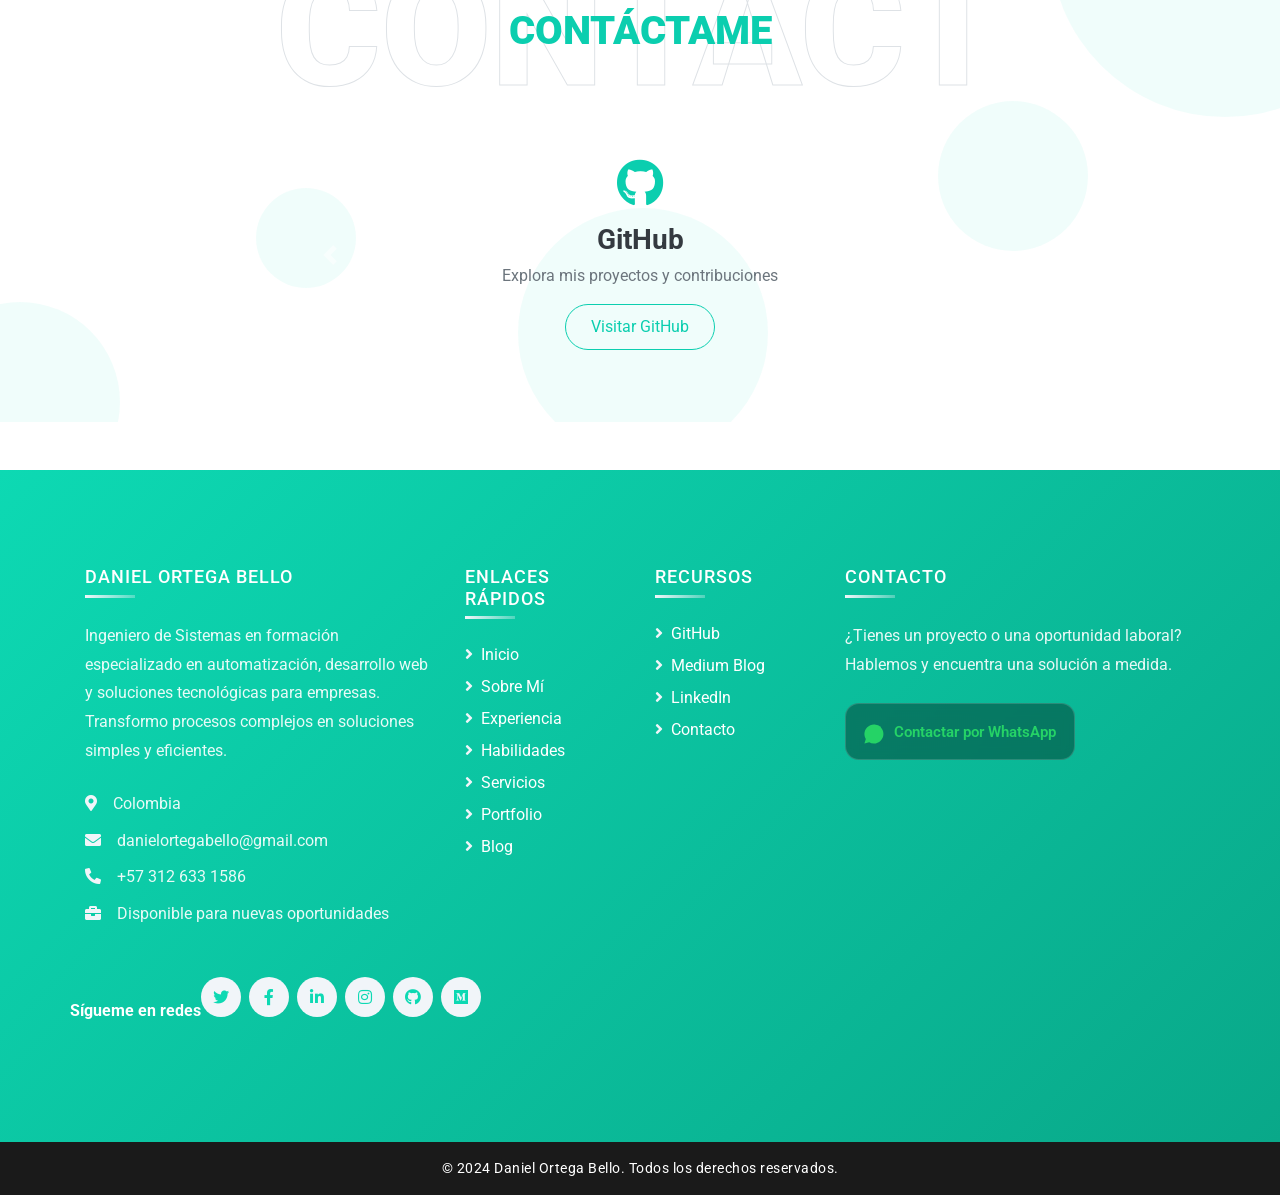
==== commit a59f3a22: "Reajuste de diseño hero, con botom de whatsapp" ====
--- a/index.html
+++ b/index.html
@@ -106,7 +106,7 @@
                                 <i class="fas fa-code"></i>
                             </div>
                             <div class="stat-content">
-                                <h4>50+</h4>
+                                <h4>30+</h4>
                                 <p>Proyectos</p>
                             </div>
                         </div>
@@ -115,17 +115,8 @@
                                 <i class="fas fa-users"></i>
                             </div>
                             <div class="stat-content">
-                                <h4>20+</h4>
+                                <h4>15+</h4>
                                 <p>Clientes</p>
-                            </div>
-                        </div>
-                        <div class="stat-card stat-card-3">
-                            <div class="stat-icon">
-                                <i class="fas fa-clock"></i>
-                            </div>
-                            <div class="stat-content">
-                                <h4>5+</h4>
-                                <p>Años Exp</p>
                             </div>
                         </div>
                     </div>
@@ -173,9 +164,9 @@
                             <span class="btn-text">Descargar CV</span>
                             <i class="fas fa-download ml-2"></i>
                         </a>
-                        <a href="#contact" class="btn-secondary-custom">
-                            <span class="btn-text">Hablemos</span>
-                            <i class="fas fa-arrow-right ml-2"></i>
+                        <a href="https://wa.me/573126331586?text=Hola%20Daniel%2C%20vi%20tu%20web%20y%20me%20gustar%C3%ADa%20que%20habl%C3%A1ramos%20sobre%20una%20oportunidad%20%F0%9F%91%8B" target="_blank" class="btn-whatsapp-custom">
+                            <i class="fab fa-whatsapp"></i>
+                            <span class="btn-text">WhatsApp</span>
                         </a>
                     </div>
 
@@ -698,39 +689,110 @@
             <div class="section-floating-circle section-circle-5"></div>
         </div>
         <div class="container">
-            <div class="position-relative d-flex align-items-center justify-content-center">
-                <h1 class="display-1 text-uppercase text-white" style="-webkit-text-stroke: 1px #dee2e6;">About</h1>
-                <h1 class="position-absolute text-uppercase text-primary">About Me</h1>
-            </div>
-            <div class="row align-items-center">
-                <div class="col-lg-5 pb-4 pb-lg-0">
-                    <img class="img-fluid rounded w-100" src="img/fotoperfil.jpg" alt="">
-                </div>
+
+            <!-- Section Header -->
+            <div class="about-header text-center mb-5">
+                <span class="about-eyebrow">Get to know me</span>
+                <h2 class="about-title">About <span class="about-title-accent">Me</span></h2>
+                <div class="about-title-line"></div>
+            </div>
+
+            <div class="row align-items-center g-5">
+
+                <!-- Left: Image Column -->
+                <div class="col-lg-5 d-flex justify-content-center mb-5 mb-lg-0">
+                    <div class="about-img-wrapper">
+                        <!-- Decorative rings -->
+                        <div class="about-ring about-ring-1"></div>
+                        <div class="about-ring about-ring-2"></div>
+                        <!-- Corner accent -->
+                        <div class="about-img-corner about-img-corner-tl"></div>
+                        <div class="about-img-corner about-img-corner-br"></div>
+                        <img src="img/fotoperfil.jpg" alt="Daniel Ortega Bello" class="about-photo">
+                        <!-- Experience badge -->
+                        <div class="about-badge about-badge-exp">
+                            <span class="about-badge-num">5+</span>
+                            <span class="about-badge-label">Years<br>Experience</span>
+                        </div>
+                        <!-- Status badge -->
+                        <div class="about-badge about-badge-status">
+                            <span class="about-badge-dot"></span>
+                            <span class="about-badge-label">Open to work</span>
+                        </div>
+                    </div>
+                </div>
+
+                <!-- Right: Info Column -->
                 <div class="col-lg-7">
-                    <h3 class="mb-4">Systems engineer & Web Developer</h3>
-                    <p> Ingeniero de sistemas en formación con sólida orientación al desarrollo web y la automatización de procesos. Cuento con experiencia en JavaScript, PHP y gestión de bases de datos, aplicando buenas prácticas de desarrollo, control de versiones y trabajo colaborativo con Git y GitHub. Me destaco por mi capacidad analítica, aprendizaje continuo y enfoque en resultados, diseñando soluciones tecnológicas eficientes, escalables y alineadas con las necesidades del negocio. Busco aportar valor mediante proyectos que optimicen procesos, reduzcan costos operativos y mejoren la productividad. </p>     
-                    <div class="row mb-3">
-                        <div class="col-sm-6 py-2">
-                            <h6>Name: <span class="text-secondary">Daniel Ortega Bello</span></h6>
-                          </div> 
-                          <div class="col-sm-6 py-2">
-                            <h6>Role: <span class="text-secondary">Systems Engineer (in training)</span></h6>
-                          </div> 
-                          <div class="col-sm-6 py-2">
-                            <h6>Location: <span class="text-secondary">Colombia</span></h6>
-                          </div>
-                          <div class="col-sm-6 py-2">
-                            <h6>Email: <span class="text-secondary">danielortegabello@gmail.com</span></h6>
-                          </div>
-                          <div class="col-sm-6 py-2">
-                            <h6>Phone: <span class="text-secondary">+57 312 633 1586</span></h6>
-                          </div>
-                          <div class="col-sm-6 py-2">
-                            <h6>Availability: <span class="text-secondary">Open to opportunities</span></h6>
-                          </div>
-                    </div>
-                    <a href="" class="btn btn-outline-primary mr-4">Hire Me</a>
-                    <a href="https://www.linkedin.com/in/daniel-ortega-bello-63a91b17a/" class="btn btn-outline-primary">Learn More in linkedin</a>
+
+                    <div class="about-role-tag">
+                        <i class="fas fa-code"></i>
+                        Systems Engineer &amp; Web Developer
+                    </div>
+
+                    <p class="about-bio">
+                        Ingeniero de sistemas en formación con sólida orientación al <strong>desarrollo web</strong> y la <strong>automatización de procesos</strong>. Cuento con experiencia en JavaScript, PHP y gestión de bases de datos, aplicando buenas prácticas de desarrollo, control de versiones y trabajo colaborativo con Git y GitHub.
+                    </p>
+                    <p class="about-bio">
+                        Me destaco por mi capacidad analítica, aprendizaje continuo y enfoque en resultados — diseñando soluciones tecnológicas eficientes, escalables y alineadas con las necesidades del negocio.
+                    </p>
+
+                    <!-- Info grid -->
+                    <div class="about-info-grid">
+                        <div class="about-info-item">
+                            <span class="about-info-icon"><i class="fas fa-user"></i></span>
+                            <div>
+                                <span class="about-info-label">Name</span>
+                                <span class="about-info-value">Daniel Ortega Bello</span>
+                            </div>
+                        </div>
+                        <div class="about-info-item">
+                            <span class="about-info-icon"><i class="fas fa-briefcase"></i></span>
+                            <div>
+                                <span class="about-info-label">Role</span>
+                                <span class="about-info-value">Systems Engineer (in training)</span>
+                            </div>
+                        </div>
+                        <div class="about-info-item">
+                            <span class="about-info-icon"><i class="fas fa-map-marker-alt"></i></span>
+                            <div>
+                                <span class="about-info-label">Location</span>
+                                <span class="about-info-value">Colombia 🇨🇴</span>
+                            </div>
+                        </div>
+                        <div class="about-info-item">
+                            <span class="about-info-icon"><i class="fas fa-envelope"></i></span>
+                            <div>
+                                <span class="about-info-label">Email</span>
+                                <span class="about-info-value">danielortegabello@gmail.com</span>
+                            </div>
+                        </div>
+                        <div class="about-info-item">
+                            <span class="about-info-icon"><i class="fas fa-phone"></i></span>
+                            <div>
+                                <span class="about-info-label">Phone</span>
+                                <span class="about-info-value">+57 312 633 1586</span>
+                            </div>
+                        </div>
+                        <div class="about-info-item">
+                            <span class="about-info-icon"><i class="fas fa-check-circle"></i></span>
+                            <div>
+                                <span class="about-info-label">Availability</span>
+                                <span class="about-info-value about-available">Open to opportunities</span>
+                            </div>
+                        </div>
+                    </div>
+
+                    <!-- CTA buttons -->
+                    <div class="about-cta">
+                        <a href="mailto:danielortegabello@gmail.com" class="about-btn-primary">
+                            <i class="fas fa-paper-plane"></i> Hire Me
+                        </a>
+                        <a href="https://www.linkedin.com/in/daniel-ortega-bello-63a91b17a/" target="_blank" class="about-btn-secondary">
+                            <i class="fab fa-linkedin"></i> LinkedIn
+                        </a>
+                    </div>
+
                 </div>
             </div>
         </div>
--- a/css/style.css
+++ b/css/style.css
@@ -1,3 +1,33 @@
+:root {
+  --blue: #007bff;
+  --indigo: #6610f2;
+  --purple: #6f42c1;
+  --pink: #e83e8c;
+  --red: #dc3545;
+  --orange: #fd7e14;
+  --yellow: #ffc107;
+  --green: #28a745;
+  --teal: #20c997;
+  --cyan: #17a2b8;
+  --white: #fff;
+  --gray: #6c757d;
+  --gray-dark: #343a40;
+  --primary: #0BCEAF;
+  --secondary: #6c757d;
+  --success: #28a745;
+  --info: #17a2b8;
+  --warning: #ffc107;
+  --danger: #dc3545;
+  --light: #ffffff;
+  --dark: #343a40;
+  --breakpoint-xs: 0;
+  --breakpoint-sm: 576px;
+  --breakpoint-md: 768px;
+  --breakpoint-lg: 992px;
+  --breakpoint-xl: 1200px;
+  --font-family-sans-serif: "Roboto", sans-serif;
+  --font-family-monospace: SFMono-Regular, Menlo, Monaco, Consolas, "Liberation Mono", "Courier New", monospace;
+}
 
 *,
 *::before,
@@ -6183,21 +6213,11 @@
   background: no-repeat 50% / 100% 100%;
 }
 
-/* MODO CLARO */
 .carousel-control-prev-icon {
-  background-image: url("data:image/svg+xml,%3csvg xmlns='http://www.w3.org/2000/svg' fill='%23000' width='8' height='8' viewBox='0 0 8 8'%3e%3cpath d='M5.25 0l-4 4 4 4 1.5-1.5L4.25 4l2.5-2.5L5.25 0z'/%3e%3c/svg%3e");
+  background-image: url("data:image/svg+xml,%3csvg xmlns='http://www.w3.org/2000/svg' fill='%23fff' width='8' height='8' viewBox='0 0 8 8'%3e%3cpath d='M5.25 0l-4 4 4 4 1.5-1.5L4.25 4l2.5-2.5L5.25 0z'/%3e%3c/svg%3e");
 }
 
 .carousel-control-next-icon {
-  background-image: url("data:image/svg+xml,%3csvg xmlns='http://www.w3.org/2000/svg' fill='%23000' width='8' height='8' viewBox='0 0 8 8'%3e%3cpath d='M2.75 0l-1.5 1.5L3.75 4l-2.5 2.5L2.75 8l4-4-4-4z'/%3e%3c/svg%3e");
-}
-
-/* MODO OSCURO */
-body.dark .carousel-control-prev-icon {
-  background-image: url("data:image/svg+xml,%3csvg xmlns='http://www.w3.org/2000/svg' fill='%23fff' width='8' height='8' viewBox='0 0 8 8'%3e%3cpath d='M5.25 0l-4 4 4 4 1.5-1.5L4.25 4l2.5-2.5L5.25 0z'/%3e%3c/svg%3e");
-}
-
-body.dark .carousel-control-next-icon {
   background-image: url("data:image/svg+xml,%3csvg xmlns='http://www.w3.org/2000/svg' fill='%23fff' width='8' height='8' viewBox='0 0 8 8'%3e%3cpath d='M2.75 0l-1.5 1.5L3.75 4l-2.5 2.5L2.75 8l4-4-4-4z'/%3e%3c/svg%3e");
 }
 
@@ -11847,4 +11867,525 @@
   75% {
     transform: translateY(-25px) translateX(-20px) rotate(270deg);
   }
+}
+
+
+
+/* ============================================================
+   ABOUT ME — PRO REDESIGN
+   ============================================================ */
+
+/* ── Section padding ── */
+#about {
+    padding: 100px 0;
+}
+
+/* ── Header ── */
+.about-eyebrow {
+    display: inline-block;
+    font-size: 12px;
+    font-weight: 700;
+    letter-spacing: 3px;
+    text-transform: uppercase;
+    color: #0DD9B3;
+    margin-bottom: 14px;
+}
+
+.about-title {
+    font-size: clamp(2rem, 5vw, 3rem);
+    font-weight: 800;
+    color: #1e293b;
+    margin-bottom: 12px;
+    line-height: 1.15;
+}
+
+body.dark .about-title {
+    color: #f1f5f9;
+}
+
+.about-title-accent {
+    color: #0DD9B3;
+}
+
+.about-title-line {
+    width: 60px;
+    height: 4px;
+    background: linear-gradient(90deg, #0DD9B3, #09A889);
+    border-radius: 2px;
+    margin: 0 auto 0 auto;
+}
+
+/* ── Image wrapper ── */
+.about-img-wrapper {
+    position: relative;
+    width: 340px;
+    height: 400px;
+    flex-shrink: 0;
+}
+
+.about-photo {
+    position: absolute;
+    top: 24px;
+    left: 24px;
+    width: calc(100% - 24px);
+    height: calc(100% - 24px);
+    object-fit: cover;
+    border-radius: 20px;
+    box-shadow: 0 30px 70px rgba(0,0,0,0.18);
+    transition: transform 0.5s ease;
+    z-index: 2;
+}
+
+.about-img-wrapper:hover .about-photo {
+    transform: translate(-6px, -6px);
+}
+
+/* Decorative corner brackets */
+.about-img-corner {
+    position: absolute;
+    width: 50px;
+    height: 50px;
+    z-index: 3;
+}
+
+.about-img-corner-tl {
+    top: 0;
+    left: 0;
+    border-top: 3px solid #0DD9B3;
+    border-left: 3px solid #0DD9B3;
+    border-radius: 4px 0 0 0;
+}
+
+.about-img-corner-br {
+    bottom: 0;
+    right: 0;
+    border-bottom: 3px solid #0DD9B3;
+    border-right: 3px solid #0DD9B3;
+    border-radius: 0 0 4px 0;
+}
+
+/* Animated rings */
+.about-ring {
+    position: absolute;
+    border-radius: 50%;
+    border: 1.5px dashed rgba(13, 217, 179, 0.35);
+    animation: about-ring-spin 18s linear infinite;
+    z-index: 1;
+}
+
+.about-ring-1 {
+    width: 300px;
+    height: 300px;
+    top: 50px;
+    left: 20px;
+}
+
+.about-ring-2 {
+    width: 370px;
+    height: 370px;
+    top: 15px;
+    left: -15px;
+    animation-duration: 28s;
+    animation-direction: reverse;
+    border-color: rgba(13, 217, 179, 0.15);
+}
+
+@keyframes about-ring-spin {
+    from { transform: rotate(0deg); }
+    to   { transform: rotate(360deg); }
+}
+
+/* Floating badges */
+.about-badge {
+    position: absolute;
+    z-index: 4;
+    backdrop-filter: blur(12px);
+    border-radius: 14px;
+    padding: 12px 16px;
+    display: flex;
+    align-items: center;
+    gap: 10px;
+    box-shadow: 0 8px 32px rgba(0,0,0,0.18);
+    animation: about-badge-float 4s ease-in-out infinite;
+}
+
+.about-badge-exp {
+    bottom: 30px;
+    left: -20px;
+    background: rgba(13,217,179,0.95);
+    animation-delay: 0s;
+}
+
+.about-badge-status {
+    top: 30px;
+    right: -20px;
+    background: rgba(255,255,255,0.92);
+    border: 1px solid rgba(13,217,179,0.3);
+    animation-delay: 2s;
+}
+
+body.dark .about-badge-status {
+    background: rgba(26,35,50,0.95);
+    border-color: rgba(13,217,179,0.3);
+}
+
+@keyframes about-badge-float {
+    0%, 100% { transform: translateY(0); }
+    50%       { transform: translateY(-8px); }
+}
+
+.about-badge-num {
+    font-size: 22px;
+    font-weight: 800;
+    color: #fff;
+    line-height: 1;
+}
+
+.about-badge-exp .about-badge-label {
+    font-size: 11px;
+    font-weight: 600;
+    color: rgba(255,255,255,0.9);
+    line-height: 1.3;
+    text-transform: uppercase;
+    letter-spacing: 0.5px;
+}
+
+.about-badge-status .about-badge-label {
+    font-size: 12px;
+    font-weight: 600;
+    color: #1e293b;
+}
+
+body.dark .about-badge-status .about-badge-label {
+    color: #e2e8f0;
+}
+
+.about-badge-dot {
+    width: 10px;
+    height: 10px;
+    border-radius: 50%;
+    background: #0DD9B3;
+    box-shadow: 0 0 0 3px rgba(13,217,179,0.3);
+    animation: about-dot-pulse 2s ease-in-out infinite;
+    flex-shrink: 0;
+}
+
+@keyframes about-dot-pulse {
+    0%, 100% { box-shadow: 0 0 0 3px rgba(13,217,179,0.3); }
+    50%       { box-shadow: 0 0 0 6px rgba(13,217,179,0.1); }
+}
+
+/* ── Role tag ── */
+.about-role-tag {
+    display: inline-flex;
+    align-items: center;
+    gap: 8px;
+    background: rgba(13,217,179,0.10);
+    border: 1px solid rgba(13,217,179,0.35);
+    color: #0DD9B3;
+    font-size: 13px;
+    font-weight: 600;
+    padding: 8px 18px;
+    border-radius: 30px;
+    margin-bottom: 20px;
+    letter-spacing: 0.3px;
+}
+
+/* ── Bio text ── */
+.about-bio {
+    font-size: 15.5px;
+    line-height: 1.85;
+    color: #4a5568;
+    margin-bottom: 16px;
+}
+
+body.dark .about-bio {
+    color: #94a3b8;
+}
+
+.about-bio strong {
+    color: #0DD9B3;
+    font-weight: 700;
+}
+
+/* ── Info grid ── */
+.about-info-grid {
+    display: grid;
+    grid-template-columns: 1fr 1fr;
+    gap: 14px;
+    margin: 28px 0 32px;
+}
+
+.about-info-item {
+    display: flex;
+    align-items: flex-start;
+    gap: 12px;
+    padding: 14px 16px;
+    background: rgba(13,217,179,0.04);
+    border: 1px solid rgba(13,217,179,0.12);
+    border-radius: 12px;
+    transition: all 0.25s ease;
+}
+
+.about-info-item:hover {
+    background: rgba(13,217,179,0.10);
+    border-color: rgba(13,217,179,0.35);
+    transform: translateY(-2px);
+}
+
+body.dark .about-info-item {
+    background: rgba(13,217,179,0.05);
+    border-color: rgba(13,217,179,0.15);
+}
+
+.about-info-icon {
+    width: 34px;
+    height: 34px;
+    background: linear-gradient(135deg, #0DD9B3, #09A889);
+    border-radius: 8px;
+    display: flex;
+    align-items: center;
+    justify-content: center;
+    color: #fff;
+    font-size: 13px;
+    flex-shrink: 0;
+    margin-top: 2px;
+}
+
+.about-info-label {
+    display: block;
+    font-size: 10px;
+    font-weight: 700;
+    letter-spacing: 1.5px;
+    text-transform: uppercase;
+    color: #0DD9B3;
+    margin-bottom: 2px;
+}
+
+.about-info-value {
+    display: block;
+    font-size: 13px;
+    font-weight: 600;
+    color: #2d3748;
+    line-height: 1.4;
+}
+
+body.dark .about-info-value {
+    color: #e2e8f0;
+}
+
+.about-available {
+    color: #0DD9B3 !important;
+}
+
+/* ── CTA buttons ── */
+.about-cta {
+    display: flex;
+    gap: 14px;
+    flex-wrap: wrap;
+    margin-top: 4px;
+}
+
+.about-btn-primary,
+.about-btn-secondary {
+    display: inline-flex;
+    align-items: center;
+    gap: 8px;
+    padding: 13px 28px;
+    border-radius: 50px;
+    font-size: 14px;
+    font-weight: 700;
+    text-decoration: none;
+    transition: all 0.3s ease;
+    letter-spacing: 0.3px;
+}
+
+.about-btn-primary {
+    background: linear-gradient(135deg, #0DD9B3, #09A889);
+    color: #fff;
+    box-shadow: 0 8px 25px rgba(13,217,179,0.35);
+}
+
+.about-btn-primary:hover {
+    transform: translateY(-3px);
+    box-shadow: 0 14px 35px rgba(13,217,179,0.5);
+    color: #fff;
+    text-decoration: none;
+}
+
+.about-btn-secondary {
+    background: transparent;
+    color: #0DD9B3;
+    border: 2px solid #0DD9B3;
+}
+
+.about-btn-secondary:hover {
+    background: #0DD9B3;
+    color: #fff;
+    transform: translateY(-3px);
+    box-shadow: 0 8px 25px rgba(13,217,179,0.3);
+    text-decoration: none;
+}
+
+/* ── Responsive ── */
+@media (max-width: 768px) {
+    .about-img-wrapper {
+        width: 280px;
+        height: 330px;
+    }
+
+    .about-info-grid {
+        grid-template-columns: 1fr;
+    }
+
+    .about-badge-exp {
+        left: -10px;
+        bottom: 10px;
+    }
+
+    .about-badge-status {
+        right: -10px;
+        top: 10px;
+    }
+
+    .about-ring-1 { width: 240px; height: 240px; }
+    .about-ring-2 { width: 300px; height: 300px; }
+}
+
+
+
+/* ============================================================
+   FIX: BOTONES HERO Y ABOUT ME EN MODO OSCURO
+   Corrige texto invisible causado por override genérico de body.dark .btn
+   ============================================================ */
+
+/* Hero — "Descargar CV" (btn-primary-custom) */
+body.dark .btn-primary-custom {
+    background: linear-gradient(135deg, #0DD9B3 0%, #09A889 100%) !important;
+    color: #ffffff !important;
+    border-color: #0DD9B3 !important;
+}
+
+body.dark .btn-primary-custom:hover {
+    color: #ffffff !important;
+}
+
+/* Hero — botón outline/secundario (btn-secondary-custom) */
+body.dark .btn-secondary-custom {
+    background: transparent !important;
+    color: #0DD9B3 !important;
+    border-color: #0DD9B3 !important;
+}
+
+body.dark .btn-secondary-custom:hover {
+    background: #0DD9B3 !important;
+    color: #0b1220 !important;
+}
+
+/* About Me — "Hire Me" */
+body.dark .about-btn-primary {
+    background: linear-gradient(135deg, #0DD9B3, #09A889) !important;
+    color: #ffffff !important;
+}
+
+body.dark .about-btn-primary:hover {
+    color: #ffffff !important;
+}
+
+/* About Me — "LinkedIn" */
+body.dark .about-btn-secondary {
+    background: transparent !important;
+    color: #0DD9B3 !important;
+    border-color: #0DD9B3 !important;
+}
+
+body.dark .about-btn-secondary:hover {
+    background: #0DD9B3 !important;
+    color: #0b1220 !important;
+}
+
+
+
+/* ============================================================
+   FIX: STAT CARDS HERO EN MODO OSCURO
+   ============================================================ */
+
+body.dark .stat-card {
+    background: rgba(26, 35, 50, 0.95) !important;
+    border-color: rgba(13, 217, 179, 0.25) !important;
+    box-shadow: 0 10px 30px rgba(0, 0, 0, 0.4) !important;
+}
+
+body.dark .stat-content h4 {
+    color: #0DD9B3 !important;
+}
+
+body.dark .stat-content p {
+    color: #94a3b8 !important;
+}
+
+
+
+/* ============================================================
+   BOTÓN WHATSAPP HERO
+   ============================================================ */
+
+.btn-whatsapp-custom {
+    padding: 15px 35px;
+    border-radius: 50px;
+    font-weight: 600;
+    font-size: 16px;
+    text-decoration: none;
+    display: inline-flex;
+    align-items: center;
+    gap: 10px;
+    transition: all 0.3s ease;
+    border: 2px solid #25D366;
+    background: transparent;
+    color: #25D366;
+    position: relative;
+    overflow: hidden;
+}
+
+.btn-whatsapp-custom::before {
+    content: '';
+    position: absolute;
+    inset: 0;
+    background: linear-gradient(135deg, #25D366, #128C7E);
+    opacity: 0;
+    transition: opacity 0.3s ease;
+    border-radius: 50px;
+}
+
+.btn-whatsapp-custom i,
+.btn-whatsapp-custom .btn-text {
+    position: relative;
+    z-index: 1;
+    transition: color 0.3s ease;
+}
+
+.btn-whatsapp-custom i {
+    font-size: 20px;
+}
+
+.btn-whatsapp-custom:hover {
+    color: #fff;
+    transform: translateY(-3px);
+    box-shadow: 0 10px 30px rgba(37, 211, 102, 0.4);
+    text-decoration: none;
+}
+
+.btn-whatsapp-custom:hover::before {
+    opacity: 1;
+}
+
+/* Dark mode */
+body.dark .btn-whatsapp-custom {
+    border-color: #25D366 !important;
+    color: #25D366 !important;
+    background: transparent !important;
+}
+
+body.dark .btn-whatsapp-custom:hover {
+    color: #fff !important;
 }
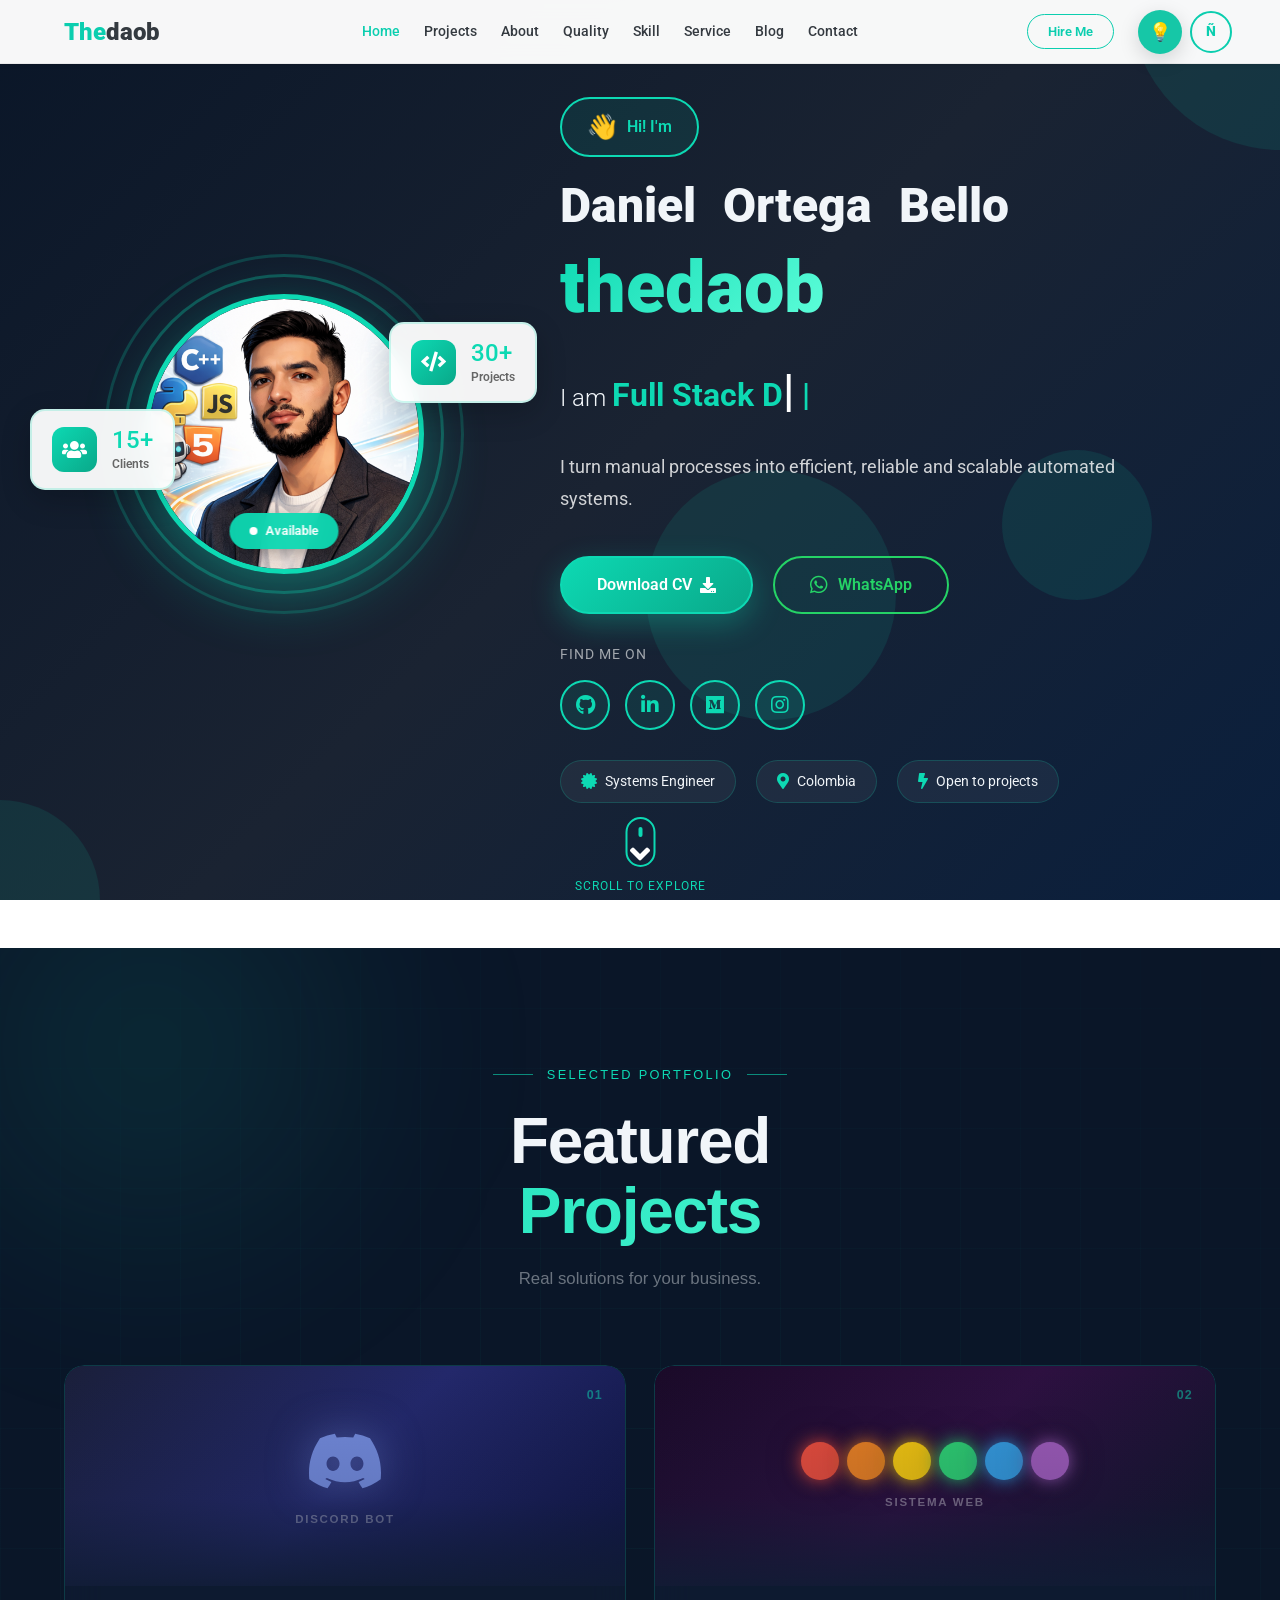
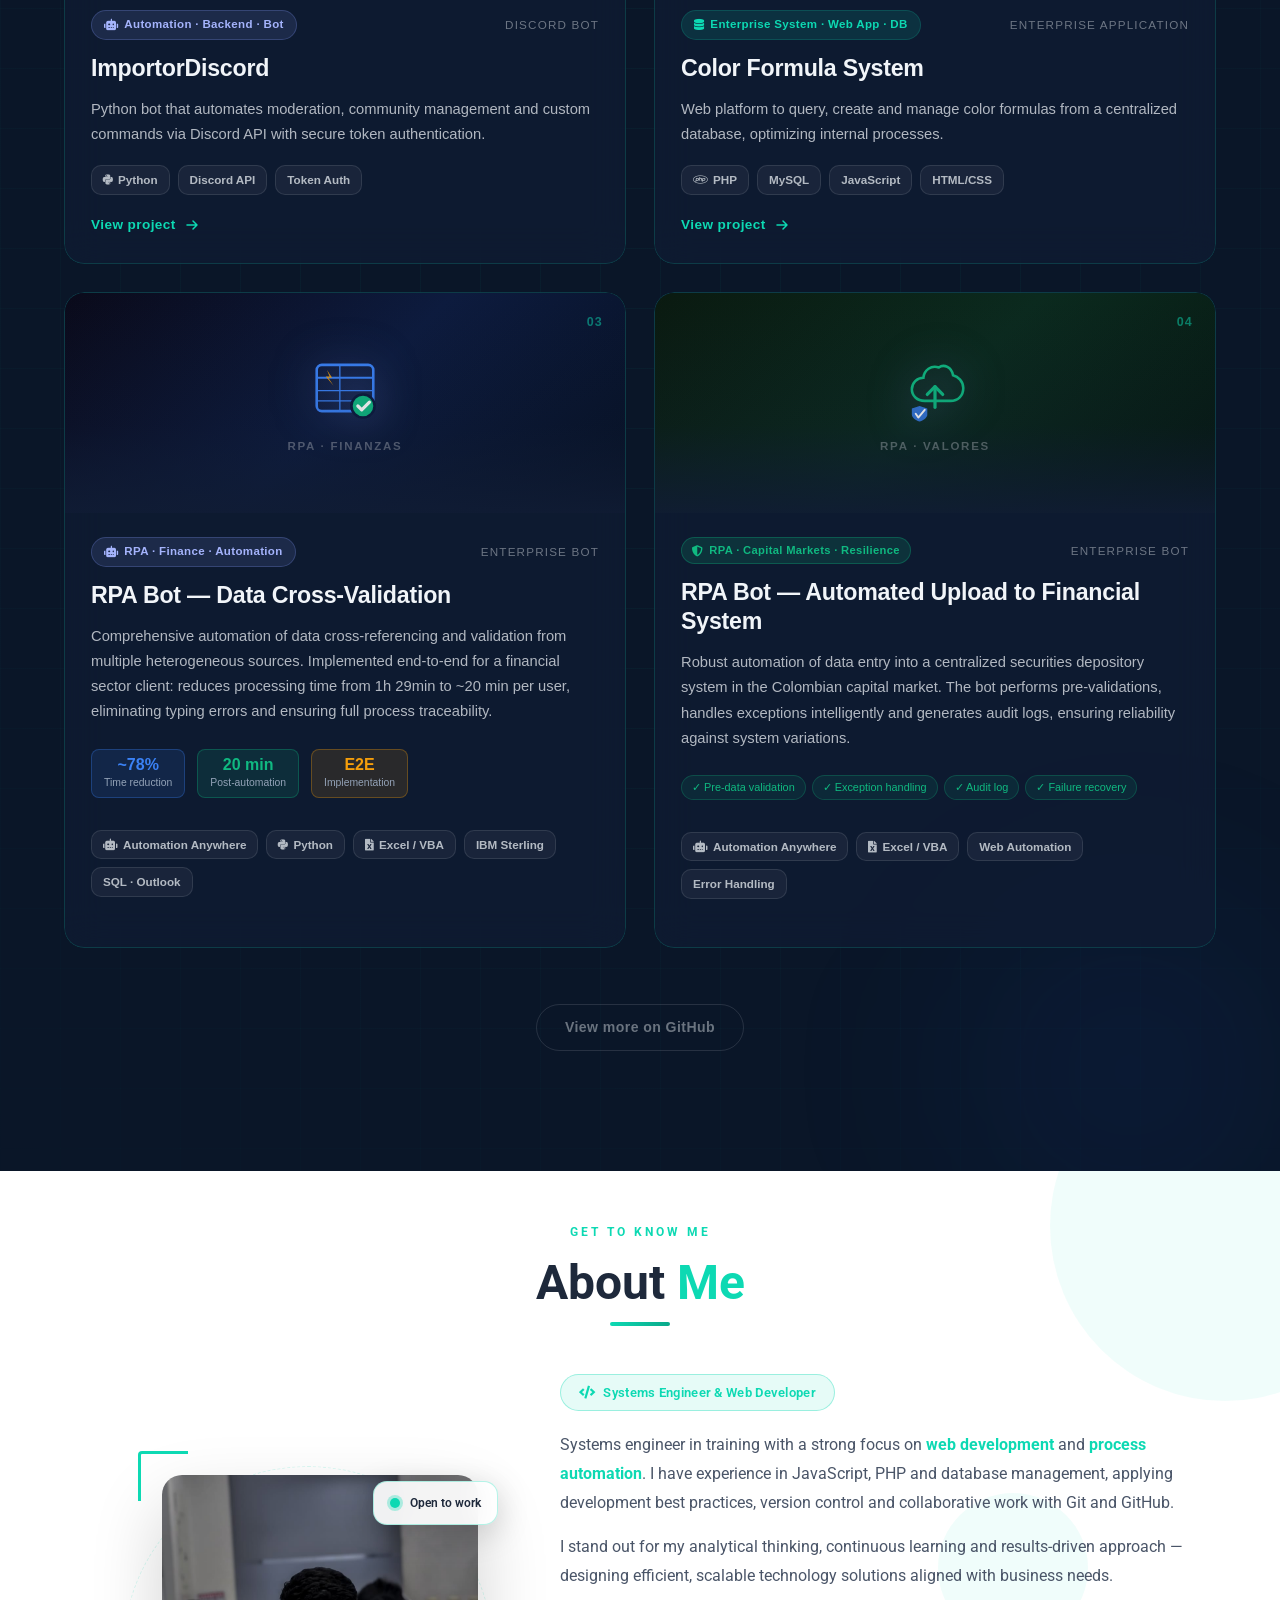
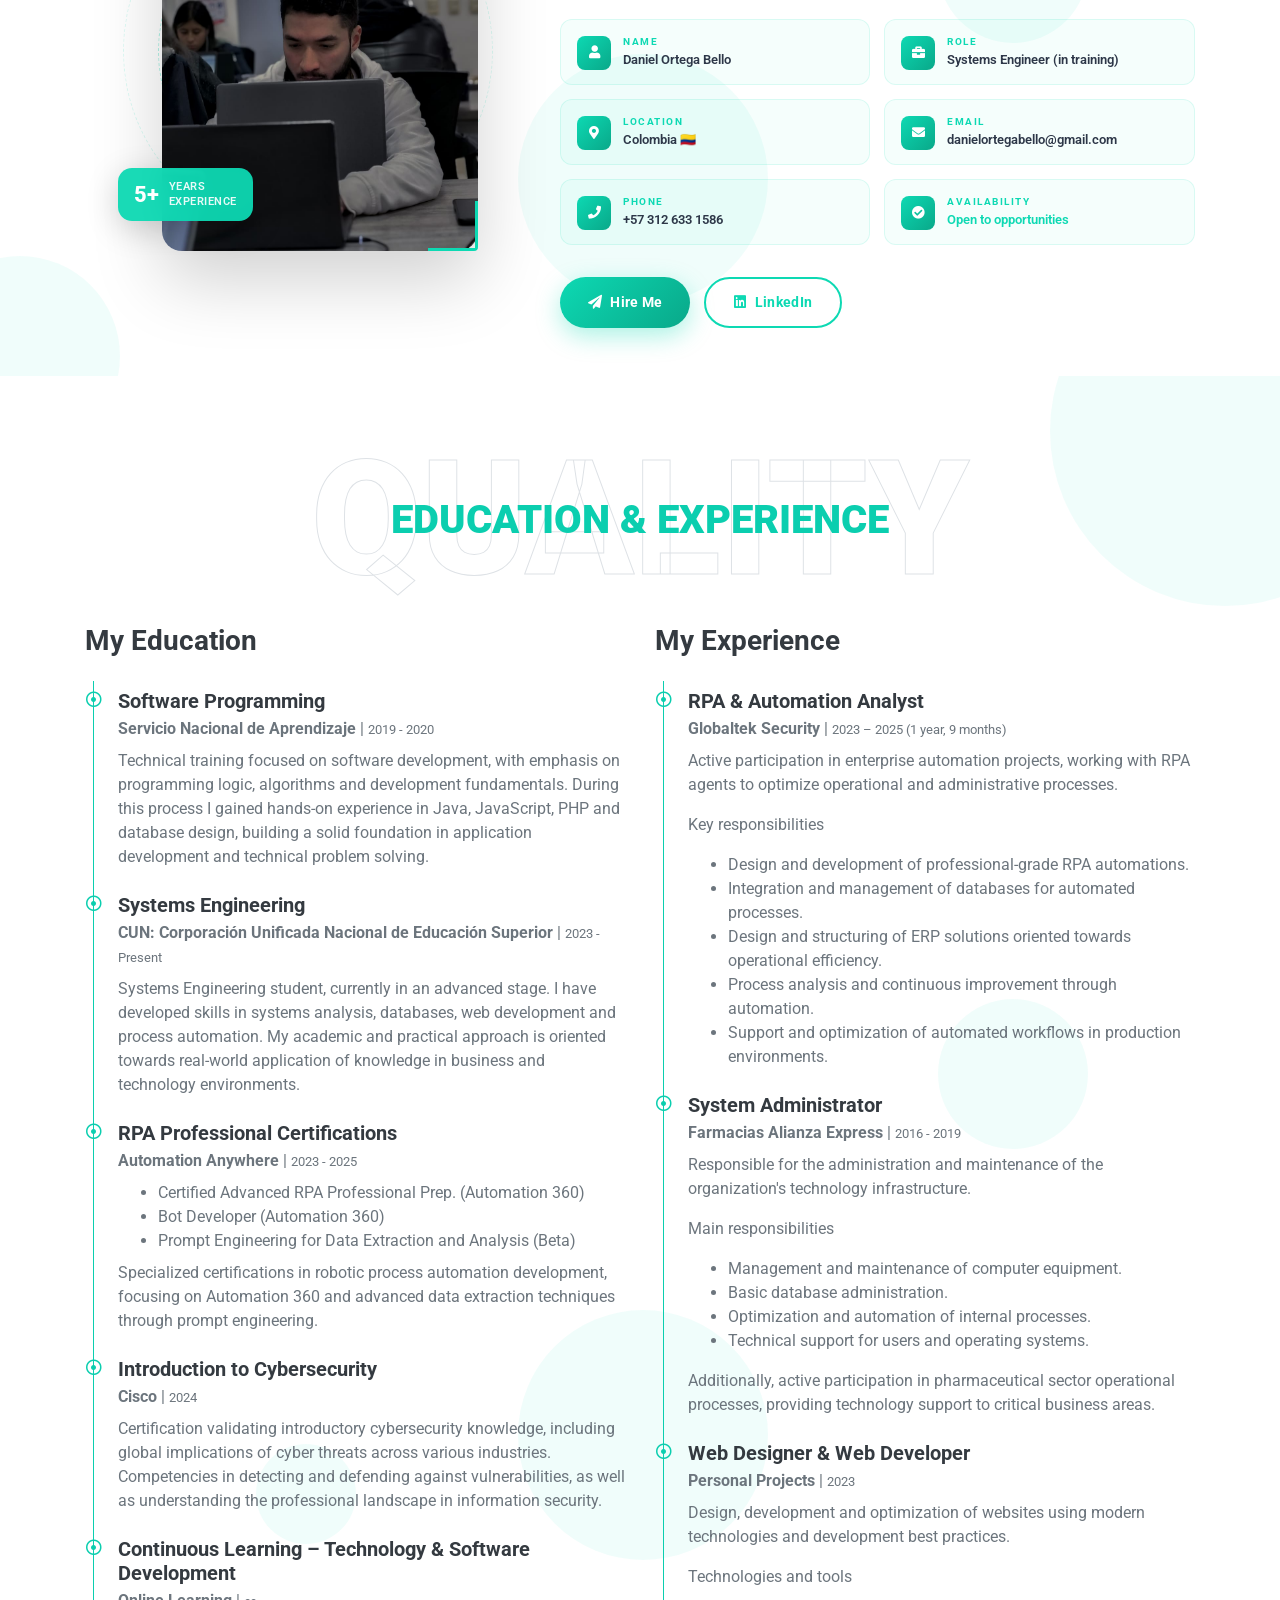
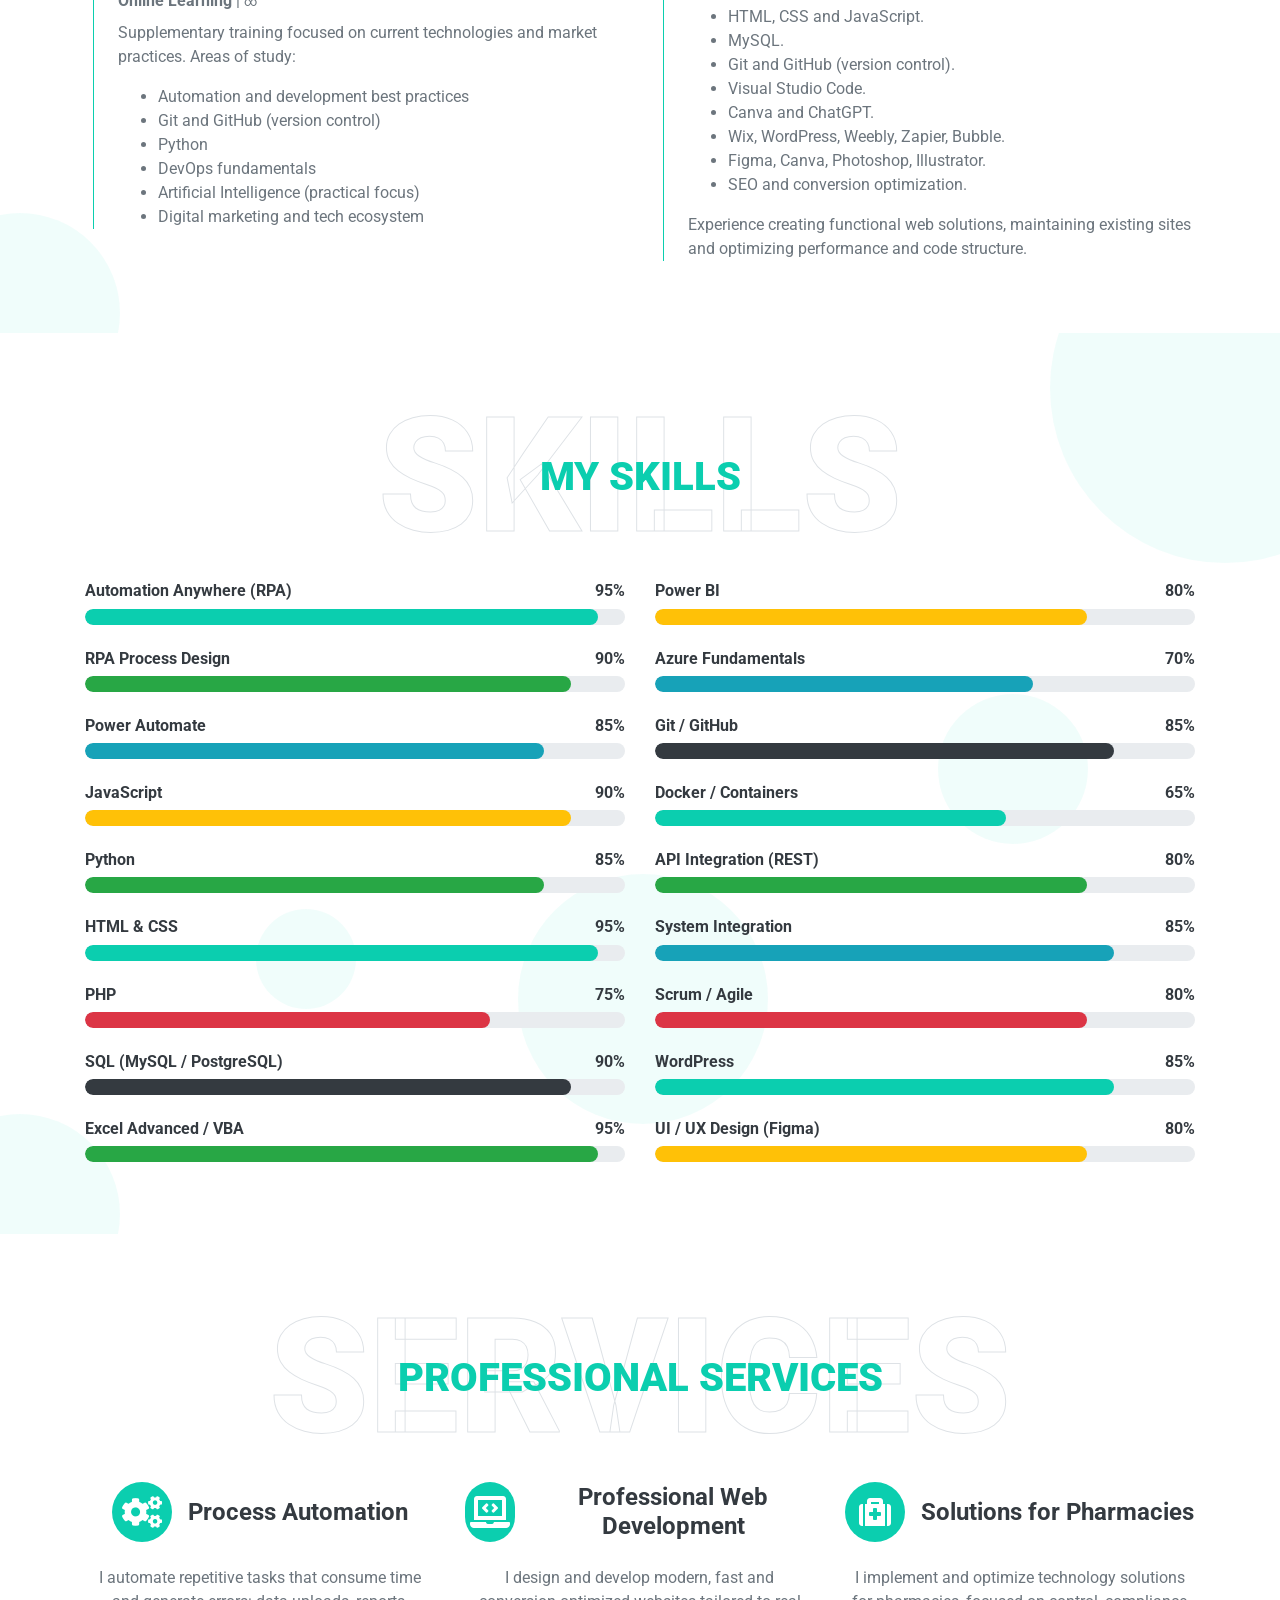
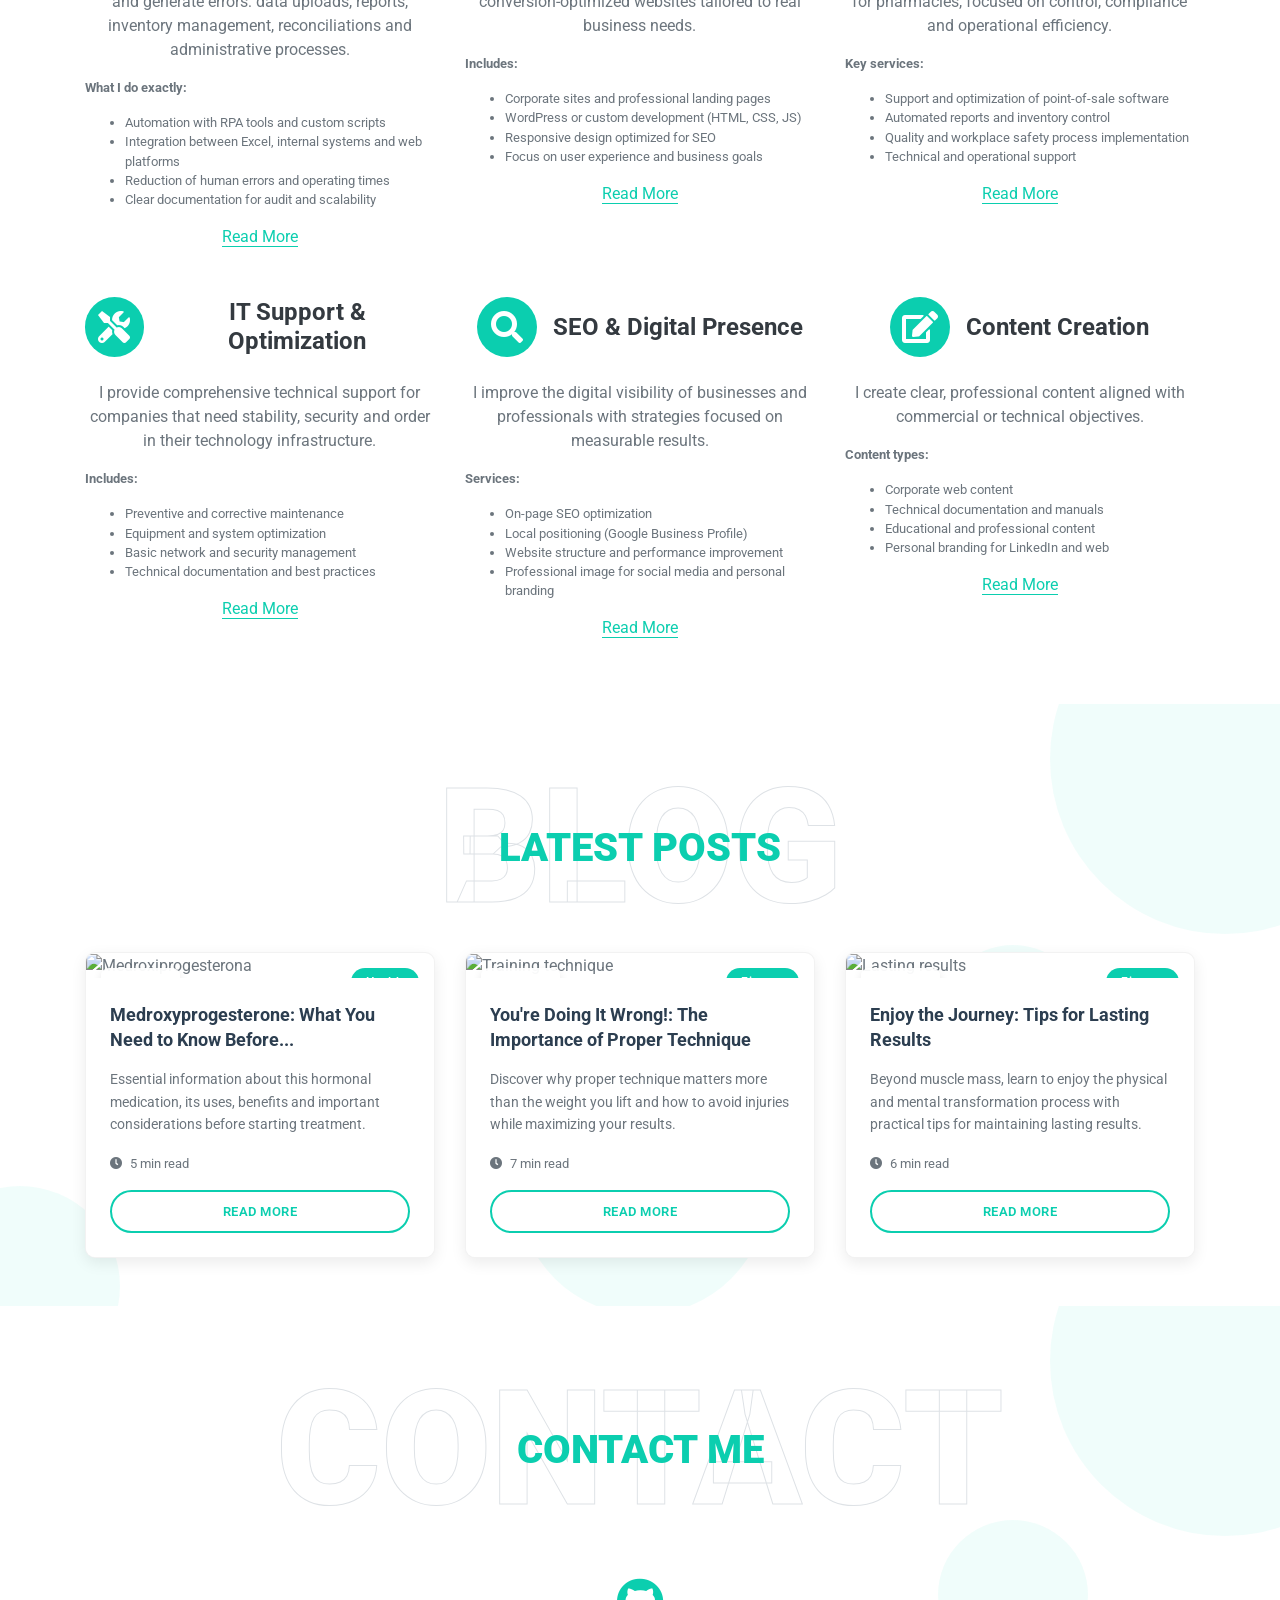
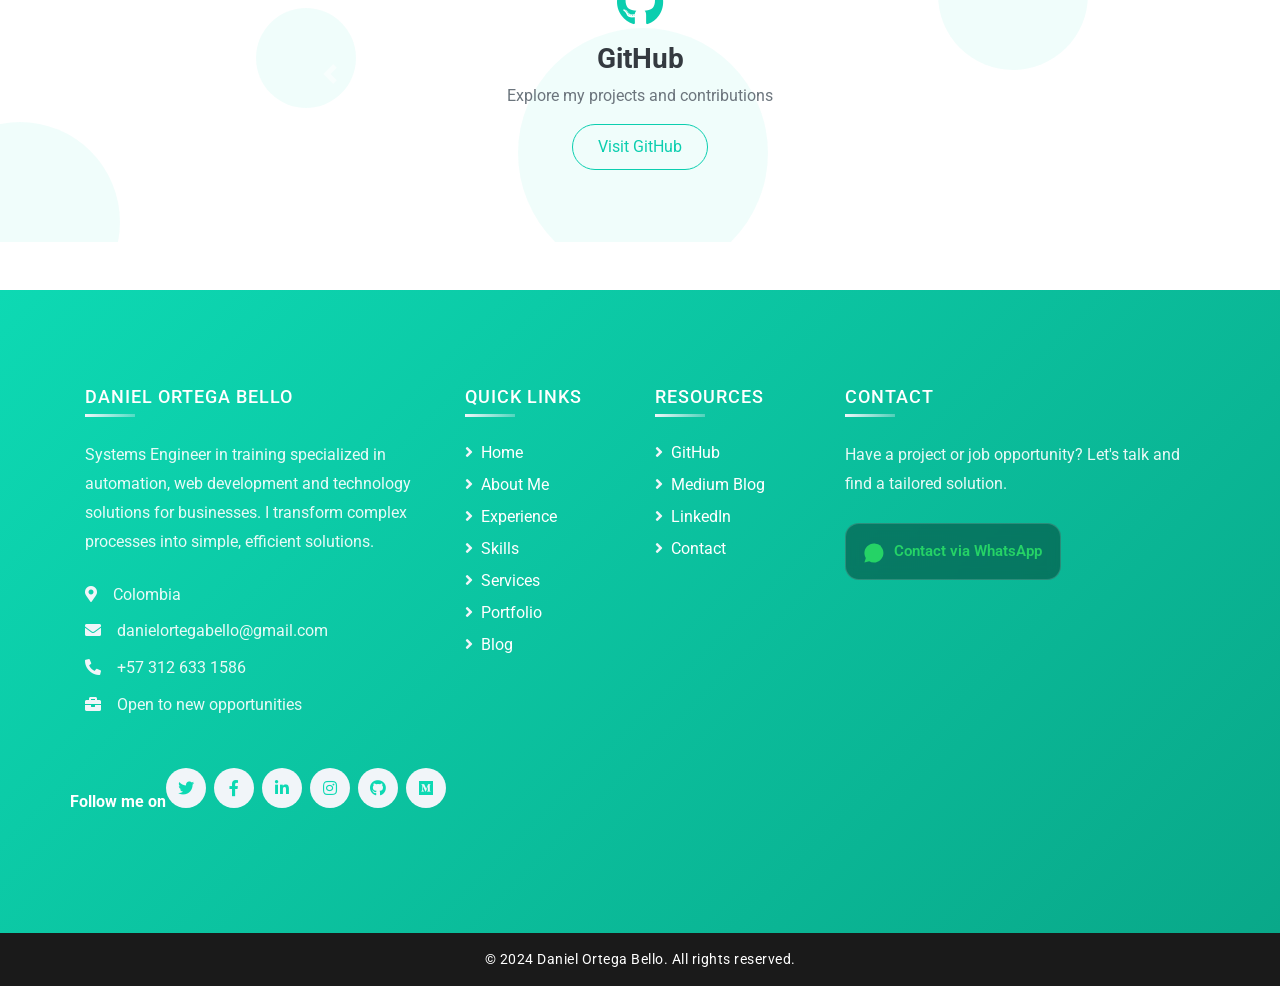
==== commit a848fd79: "Se agrega boton para idiomas, principalmente ingles" ====
--- a/index.html
+++ b/index.html
@@ -1,12 +1,12 @@
 <!DOCTYPE html>
-<html lang="es">
+<html lang="en">
 
 <head>
     <meta charset="utf-8">
     <meta content="width=device-width, initial-scale=1.0" name="viewport">
     <title>Daniel Ortega — RPA Developer & Automation Specialist</title>
-    <meta name="keywords" content="RPA, Automation Anywhere, Python, Automatización, RPA Developer, Colombia">
-    <meta name="description" content="Daniel Ortega — Desarrollador RPA especializado en automatización de procesos, Python, APIs y Business Intelligence.">
+    <meta name="keywords" content="RPA, Automation Anywhere, Python, Process Automation, RPA Developer, Colombia">
+    <meta name="description" content="Daniel Ortega — RPA Developer specialized in process automation, Python, APIs and Business Intelligence.">
     <link rel="canonical" href="https://danielortegabello.io/">
     <meta property="og:type" content="website">
     <meta property="og:title" content="Daniel Ortega — RPA Developer & Automation Specialist">
@@ -61,10 +61,13 @@
             </div>
             <a href="" class="btn btn-outline-primary d-none d-lg-block">Hire Me</a>
         </div>
-        <button id="theme-toggle" aria-label="Cambiar modo oscuro">
+        <button id="theme-toggle" aria-label="Toggle dark mode">
             <span class="icon sun">💡</span>
             <span class="icon moon">🕯️</span>
           </button>
+        <button id="lang-toggle" aria-label="Toggle language" title="Switch language">
+            <span id="lang-label">Ñ</span>
+        </button>
     </nav>
     <!-- Navbar End -->
      
@@ -95,7 +98,7 @@
                         <img class="img-fluid rounded-circle" src="img/PHOTO PROFILE.jpg" alt="Daniel Ortega Bello">
                         <div class="profile-status">
                             <span class="status-dot"></span>
-                            <span class="status-text">Disponible</span>
+                            <span class="status-text" data-en="Available" data-es="Disponible">Available</span>
                         </div>
                     </div>
 
@@ -107,7 +110,7 @@
                             </div>
                             <div class="stat-content">
                                 <h4>30+</h4>
-                                <p>Proyectos</p>
+                                <p data-en="Projects" data-es="Proyectos">Projects</p>
                             </div>
                         </div>
                         <div class="stat-card stat-card-2">
@@ -116,7 +119,7 @@
                             </div>
                             <div class="stat-content">
                                 <h4>15+</h4>
-                                <p>Clientes</p>
+                                <p data-en="Clients" data-es="Clientes">Clients</p>
                             </div>
                         </div>
                     </div>
@@ -128,7 +131,7 @@
                 <!-- Greeting with Animation -->
                 <div class="greeting-badge">
                     <span class="wave-emoji">👋</span>
-                    <span>¡Hola! Soy</span>
+                    <span data-en="Hi! I'm" data-es="¡Hola! Soy">Hi! I'm</span>
                 </div>
                 
                 <!-- Main Title with Glitch Effect -->
@@ -153,26 +156,26 @@
 
 
                 <!-- Value Proposition -->
-               <p class="hero-description">
-                    Convierto procesos manuales en sistemas automatizados eficientes, confiables y escalables.
+               <p class="hero-description" data-en="I turn manual processes into efficient, reliable and scalable automated systems." data-es="Convierto procesos manuales en sistemas automatizados eficientes, confiables y escalables.">
+                    I turn manual processes into efficient, reliable and scalable automated systems.
                 </p>
 
                 <!-- CTA Buttons with Enhanced Design -->
                 <div class="hero-cta-section">
                     <div class="cta-buttons">
                         <a href="Daniel Ortega.pdf" class="btn-primary-custom">
-                            <span class="btn-text">Descargar CV</span>
+                            <span class="btn-text" data-en="Download CV" data-es="Descargar CV">Download CV</span>
                             <i class="fas fa-download ml-2"></i>
                         </a>
-                        <a href="https://wa.me/573126331586?text=Hola%20Daniel%2C%20vi%20tu%20web%20y%20me%20gustar%C3%ADa%20que%20habl%C3%A1ramos%20sobre%20una%20oportunidad%20%F0%9F%91%8B" target="_blank" class="btn-whatsapp-custom">
+                        <a href="https://wa.me/573126331586?text=Hi%20Daniel%2C%20I%20visited%20your%20website%20and%20I%27d%20love%20to%20chat%20about%20an%20opportunity%20%F0%9F%91%8B" target="_blank" class="btn-whatsapp-custom">
                             <i class="fab fa-whatsapp"></i>
-                            <span class="btn-text">WhatsApp</span>
+                            <span class="btn-text" data-en="WhatsApp" data-es="WhatsApp">WhatsApp</span>
                         </a>
                     </div>
 
                     <!-- Social Links with Enhanced Design -->
                     <div class="social-links-hero">
-                        <span class="social-label">Encuéntrame en</span>
+                        <span class="social-label" data-en="Find me on" data-es="Encuéntrame en">Find me on</span>
                         <div class="social-buttons-group">
                             <a href="https://github.com/Thedaob" target="_blank" class="social-btn" data-tooltip="GitHub">
                                 <i class="fab fa-github"></i>
@@ -194,7 +197,7 @@
                 <div class="achievement-badges">
                     <div class="badge-item">
                         <i class="fas fa-certificate"></i>
-                        <span>Ingeniero de Sistemas</span>
+                        <span data-en="Systems Engineer" data-es="Ingeniero de Sistemas">Systems Engineer</span>
                     </div>
                     <div class="badge-item">
                         <i class="fas fa-map-marker-alt"></i>
@@ -202,7 +205,7 @@
                     </div>
                     <div class="badge-item pulse-badge">
                         <i class="fas fa-bolt"></i>
-                        <span>Disponible para proyectos</span>
+                        <span data-en="Open to projects" data-es="Disponible para proyectos">Open to projects</span>
                     </div>
                 </div>
             </div>
@@ -214,7 +217,7 @@
         <div class="scroll-mouse">
             <div class="scroll-wheel"></div>
         </div>
-        <span>Scroll para explorar</span>
+        <span data-en="Scroll to explore" data-es="Scroll para explorar">Scroll to explore</span>
     </div>
 </div>
 <!-- Header End -->
@@ -237,15 +240,15 @@
     <header class="proj-header" data-proj-reveal>
       <p class="proj-kicker">
         <span class="proj-kicker__line"></span>
-        Portafolio seleccionado
+        <span data-en="Selected Portfolio" data-es="Portafolio seleccionado">Selected Portfolio</span>
         <span class="proj-kicker__line"></span>
       </p>
       <h2 class="proj-heading">
-        Proyectos
-        <em class="proj-heading__accent">Destacados</em>
+        <span data-en="Featured" data-es="Proyectos">Featured</span>
+        <em class="proj-heading__accent" data-en="Projects" data-es="Destacados">Projects</em>
       </h2>
-      <p class="proj-subheading">
-        Soluciones reales para tu negocio.
+      <p class="proj-subheading" data-en="Real solutions for your business." data-es="Soluciones reales para tu negocio.">
+        Real solutions for your business.
       </p>
     </header>
 
@@ -277,16 +280,15 @@
             <div class="proj-card__meta">
               <span class="proj-card__badge proj-card__badge--bot">
                 <i class="fas fa-robot" aria-hidden="true"></i>
-                Automatización · Backend · Bot
+                <span data-en="Automation · Backend · Bot" data-es="Automatización · Backend · Bot">Automation · Backend · Bot</span>
               </span>
-              <span class="proj-card__type">Bot de Discord</span>
+              <span class="proj-card__type" data-en="Discord Bot" data-es="Bot de Discord">Discord Bot</span>
             </div>
 
             <h3 class="proj-card__title">ImportorDiscord</h3>
 
-            <p class="proj-card__desc">
-              Bot Python que automatiza moderación, gestión de comunidad y 
-              comandos personalizados vía Discord API con autenticación segura por token.
+            <p class="proj-card__desc" data-en="Python bot that automates moderation, community management and custom commands via Discord API with secure token authentication." data-es="Bot Python que automatiza moderación, gestión de comunidad y comandos personalizados vía Discord API con autenticación segura por token.">
+              Python bot that automates moderation, community management and custom commands via Discord API with secure token authentication.
             </p>
 
             <!-- Stack de tecnologías -->
@@ -300,7 +302,7 @@
 
             <!-- CTA -->
             <div class="proj-card__cta" aria-hidden="true">
-              <span class="proj-card__cta-text">Ver proyecto</span>
+              <span class="proj-card__cta-text" data-en="View project" data-es="Ver proyecto">View project</span>
               <span class="proj-card__cta-arrow">
                 <svg width="16" height="16" viewBox="0 0 16 16" fill="none">
                   <path d="M3 8h10M9 4l4 4-4 4" stroke="currentColor" stroke-width="1.5" stroke-linecap="round" stroke-linejoin="round"/>
@@ -346,16 +348,15 @@
             <div class="proj-card__meta">
               <span class="proj-card__badge proj-card__badge--web">
                 <i class="fas fa-database" aria-hidden="true"></i>
-                Sistema empresarial · Web App · BD
+                <span data-en="Enterprise System · Web App · DB" data-es="Sistema empresarial · Web App · BD">Enterprise System · Web App · DB</span>
               </span>
-              <span class="proj-card__type">Aplicación empresarial</span>
-            </div>
-
-            <h3 class="proj-card__title">Sistema de Fórmulas de Color</h3>
-
-            <p class="proj-card__desc">
-              Plataforma web para consultar, crear y administrar fórmulas de 
-              color desde base de datos centralizada, optimizando procesos internos.
+              <span class="proj-card__type" data-en="Enterprise Application" data-es="Aplicación empresarial">Enterprise Application</span>
+            </div>
+
+            <h3 class="proj-card__title" data-en="Color Formula System" data-es="Sistema de Fórmulas de Color">Color Formula System</h3>
+
+            <p class="proj-card__desc" data-en="Web platform to query, create and manage color formulas from a centralized database, optimizing internal processes." data-es="Plataforma web para consultar, crear y administrar fórmulas de color desde base de datos centralizada, optimizando procesos internos.">
+              Web platform to query, create and manage color formulas from a centralized database, optimizing internal processes.
             </p>
 
             <!-- Stack de tecnologías -->
@@ -370,7 +371,7 @@
 
             <!-- CTA -->
             <div class="proj-card__cta" aria-hidden="true">
-              <span class="proj-card__cta-text">Ver proyecto</span>
+              <span class="proj-card__cta-text" data-en="View project" data-es="Ver proyecto">View project</span>
               <span class="proj-card__cta-arrow">
                 <svg width="16" height="16" viewBox="0 0 16 16" fill="none">
                   <path d="M3 8h10M9 4l4 4-4 4" stroke="currentColor" stroke-width="1.5" stroke-linecap="round" stroke-linejoin="round"/>
@@ -430,19 +431,16 @@
       <div class="proj-card__meta">
         <span class="proj-card__badge proj-card__badge--bot">
           <i class="fas fa-robot" aria-hidden="true"></i>
-          RPA · Sector Financiero · Automatización
+          <span data-en="RPA · Finance · Automation" data-es="RPA · Sector Financiero · Automatización">RPA · Finance · Automation</span>
         </span>
-        <span class="proj-card__type">Bot empresarial</span>
+        <span class="proj-card__type" data-en="Enterprise Bot" data-es="Bot empresarial">Enterprise Bot</span>
       </div>
 
-      <h3 class="proj-card__title">Bot RPA — Cruce y Validación de Datos</h3>
-
-      <p class="proj-card__desc">
-        Automatización integral de cruces y validación de información proveniente
-        de múltiples fuentes heterogéneas. Implementado de inicio a fin para un
-        cliente del sector financiero: reduce el tiempo operativo de
-        <strong>1h 29min a ~20 min por usuario</strong>, eliminando errores de
-        digitación y garantizando trazabilidad completa del proceso.
+      <h3 class="proj-card__title" data-en="RPA Bot — Data Cross-Validation" data-es="Bot RPA — Cruce y Validación de Datos">RPA Bot — Data Cross-Validation</h3>
+
+      <p class="proj-card__desc" data-en="Comprehensive automation of data cross-referencing and validation from multiple heterogeneous sources. Implemented end-to-end for a financial sector client: reduces processing time from 1h 29min to ~20 min per user, eliminating typing errors and ensuring full process traceability." data-es="Automatización integral de cruces y validación de información proveniente de múltiples fuentes heterogéneas. Implementado de inicio a fin para un cliente del sector financiero: reduce el tiempo operativo de 1h 29min a ~20 min por usuario, eliminando errores de digitación y garantizando trazabilidad completa del proceso.">
+        Comprehensive automation of data cross-referencing and validation from multiple heterogeneous sources. Implemented end-to-end for a financial sector client: reduces processing time from
+        <strong>1h 29min to ~20 min per user</strong>, eliminating typing errors and ensuring full process traceability.
       </p>
 
       <!-- Métricas de impacto -->
@@ -461,7 +459,7 @@
           min-width: 90px;
         ">
           <div style="font-size: 1rem; font-weight: 700; color: #3b82f6; line-height:1.1;">~78%</div>
-          <div style="font-size: 0.65rem; color: #94a3b8; margin-top:2px;">Reducción de tiempo</div>
+          <div style="font-size: 0.65rem; color: #94a3b8; margin-top:2px;" data-en="Time reduction" data-es="Reducción de tiempo">Time reduction</div>
         </div>
         <div style="
           background: rgba(16,185,129,0.12);
@@ -472,7 +470,7 @@
           min-width: 90px;
         ">
           <div style="font-size: 1rem; font-weight: 700; color: #10b981; line-height:1.1;">20 min</div>
-          <div style="font-size: 0.65rem; color: #94a3b8; margin-top:2px;">Post-automatización</div>
+          <div style="font-size: 0.65rem; color: #94a3b8; margin-top:2px;" data-en="Post-automation" data-es="Post-automatización">Post-automation</div>
         </div>
         <div style="
           background: rgba(245,158,11,0.12);
@@ -483,7 +481,7 @@
           min-width: 90px;
         ">
           <div style="font-size: 1rem; font-weight: 700; color: #f59e0b; line-height:1.1;">E2E</div>
-          <div style="font-size: 0.65rem; color: #94a3b8; margin-top:2px;">Implementación</div>
+          <div style="font-size: 0.65rem; color: #94a3b8; margin-top:2px;" data-en="Implementation" data-es="Implementación">Implementation</div>
         </div>
       </div>
 
@@ -575,18 +573,15 @@
           gap: 6px;
         ">
           <i class="fas fa-shield-alt" aria-hidden="true"></i>
-          RPA · Mercado de Capitales · Resiliencia
+          <span data-en="RPA · Capital Markets · Resilience" data-es="RPA · Mercado de Capitales · Resiliencia">RPA · Capital Markets · Resilience</span>
         </span>
-        <span class="proj-card__type">Bot empresarial</span>
+        <span class="proj-card__type" data-en="Enterprise Bot" data-es="Bot empresarial">Enterprise Bot</span>
       </div>
 
-      <h3 class="proj-card__title">Bot RPA — Carga Automática a Sistema Financiero</h3>
-
-      <p class="proj-card__desc">
-        Automatización robusta del ingreso de información al sistema de un depósito
-        centralizado de valores del mercado colombiano de capitales. El bot ejecuta
-        validaciones previas, gestiona excepciones de forma inteligente y genera
-        registros de auditoría, garantizando confiabilidad ante variaciones del sistema.
+      <h3 class="proj-card__title" data-en="RPA Bot — Automated Upload to Financial System" data-es="Bot RPA — Carga Automática a Sistema Financiero">RPA Bot — Automated Upload to Financial System</h3>
+
+      <p class="proj-card__desc" data-en="Robust automation of data entry into a centralized securities depository system in the Colombian capital market. The bot performs pre-validations, handles exceptions intelligently and generates audit logs, ensuring reliability against system variations." data-es="Automatización robusta del ingreso de información al sistema de un depósito centralizado de valores del mercado colombiano de capitales. El bot ejecuta validaciones previas, gestiona excepciones de forma inteligente y genera registros de auditoría, garantizando confiabilidad ante variaciones del sistema.">
+        Robust automation of data entry into a centralized securities depository system in the Colombian capital market. The bot performs pre-validations, handles exceptions intelligently and generates audit logs, ensuring reliability against system variations.
       </p>
 
       <!-- Características clave tipo chips -->
@@ -596,42 +591,10 @@
         gap: 6px;
         margin: 10px 0 14px;
       ">
-        <span style="
-          background: rgba(16,185,129,0.1);
-          color: #10b981;
-          border: 1px solid rgba(16,185,129,0.25);
-          border-radius: 20px;
-          padding: 3px 10px;
-          font-size: 0.68rem;
-          font-weight: 500;
-        ">✓ Validación previa de datos</span>
-        <span style="
-          background: rgba(16,185,129,0.1);
-          color: #10b981;
-          border: 1px solid rgba(16,185,129,0.25);
-          border-radius: 20px;
-          padding: 3px 10px;
-          font-size: 0.68rem;
-          font-weight: 500;
-        ">✓ Manejo de excepciones</span>
-        <span style="
-          background: rgba(16,185,129,0.1);
-          color: #10b981;
-          border: 1px solid rgba(16,185,129,0.25);
-          border-radius: 20px;
-          padding: 3px 10px;
-          font-size: 0.68rem;
-          font-weight: 500;
-        ">✓ Log de auditoría</span>
-        <span style="
-          background: rgba(16,185,129,0.1);
-          color: #10b981;
-          border: 1px solid rgba(16,185,129,0.25);
-          border-radius: 20px;
-          padding: 3px 10px;
-          font-size: 0.68rem;
-          font-weight: 500;
-        ">✓ Recuperación ante fallos</span>
+        <span style="background: rgba(16,185,129,0.1);color: #10b981;border: 1px solid rgba(16,185,129,0.25);border-radius: 20px;padding: 3px 10px;font-size: 0.68rem;font-weight: 500;" data-en="✓ Pre-data validation" data-es="✓ Validación previa de datos">✓ Pre-data validation</span>
+        <span style="background: rgba(16,185,129,0.1);color: #10b981;border: 1px solid rgba(16,185,129,0.25);border-radius: 20px;padding: 3px 10px;font-size: 0.68rem;font-weight: 500;" data-en="✓ Exception handling" data-es="✓ Manejo de excepciones">✓ Exception handling</span>
+        <span style="background: rgba(16,185,129,0.1);color: #10b981;border: 1px solid rgba(16,185,129,0.25);border-radius: 20px;padding: 3px 10px;font-size: 0.68rem;font-weight: 500;" data-en="✓ Audit log" data-es="✓ Log de auditoría">✓ Audit log</span>
+        <span style="background: rgba(16,185,129,0.1);color: #10b981;border: 1px solid rgba(16,185,129,0.25);border-radius: 20px;padding: 3px 10px;font-size: 0.68rem;font-weight: 500;" data-en="✓ Failure recovery" data-es="✓ Recuperación ante fallos">✓ Failure recovery</span>
       </div>
 
       <!-- Stack de tecnologías -->
@@ -667,8 +630,8 @@
 
     <!-- ── Pie de sección ────────────────────────────────── -->
     <footer class="proj-footer" data-proj-reveal data-delay="300">
-      <a href="https://github.com/Thedaob" target="_blank" rel="noopener noreferrer" class="proj-footer__link">
-        Ver más en GitHub
+      <a href="https://github.com/Thedaob" target="_blank" rel="noopener noreferrer" class="proj-footer__link" data-en="View more on GitHub" data-es="Ver más en GitHub">
+        View more on GitHub
         <svg width="14" height="14" viewBox="0 0 14 14" fill="none" aria-hidden="true">
           <path d="M1 7h12M8 2l5 5-5 5" stroke="currentColor" stroke-width="1.5" stroke-linecap="round" stroke-linejoin="round"/>
         </svg>
@@ -730,11 +693,11 @@
                         Systems Engineer &amp; Web Developer
                     </div>
 
-                    <p class="about-bio">
-                        Ingeniero de sistemas en formación con sólida orientación al <strong>desarrollo web</strong> y la <strong>automatización de procesos</strong>. Cuento con experiencia en JavaScript, PHP y gestión de bases de datos, aplicando buenas prácticas de desarrollo, control de versiones y trabajo colaborativo con Git y GitHub.
+                    <p class="about-bio" data-en="Systems engineer in training with a strong focus on <strong>web development</strong> and <strong>process automation</strong>. I have experience in JavaScript, PHP and database management, applying development best practices, version control and collaborative work with Git and GitHub." data-es="Ingeniero de sistemas en formación con sólida orientación al <strong>desarrollo web</strong> y la <strong>automatización de procesos</strong>. Cuento con experiencia en JavaScript, PHP y gestión de bases de datos, aplicando buenas prácticas de desarrollo, control de versiones y trabajo colaborativo con Git y GitHub.">
+                        Systems engineer in training with a strong focus on <strong>web development</strong> and <strong>process automation</strong>. I have experience in JavaScript, PHP and database management, applying development best practices, version control and collaborative work with Git and GitHub.
                     </p>
-                    <p class="about-bio">
-                        Me destaco por mi capacidad analítica, aprendizaje continuo y enfoque en resultados — diseñando soluciones tecnológicas eficientes, escalables y alineadas con las necesidades del negocio.
+                    <p class="about-bio" data-en="I stand out for my analytical thinking, continuous learning and results-driven approach — designing efficient, scalable technology solutions aligned with business needs." data-es="Me destaco por mi capacidad analítica, aprendizaje continuo y enfoque en resultados — diseñando soluciones tecnológicas eficientes, escalables y alineadas con las necesidades del negocio.">
+                        I stand out for my analytical thinking, continuous learning and results-driven approach — designing efficient, scalable technology solutions aligned with business needs.
                     </p>
 
                     <!-- Info grid -->
@@ -742,21 +705,21 @@
                         <div class="about-info-item">
                             <span class="about-info-icon"><i class="fas fa-user"></i></span>
                             <div>
-                                <span class="about-info-label">Name</span>
+                                <span class="about-info-label" data-en="Name" data-es="Nombre">Name</span>
                                 <span class="about-info-value">Daniel Ortega Bello</span>
                             </div>
                         </div>
                         <div class="about-info-item">
                             <span class="about-info-icon"><i class="fas fa-briefcase"></i></span>
                             <div>
-                                <span class="about-info-label">Role</span>
-                                <span class="about-info-value">Systems Engineer (in training)</span>
+                                <span class="about-info-label" data-en="Role" data-es="Rol">Role</span>
+                                <span class="about-info-value" data-en="Systems Engineer (in training)" data-es="Ingeniero de Sistemas (en formación)">Systems Engineer (in training)</span>
                             </div>
                         </div>
                         <div class="about-info-item">
                             <span class="about-info-icon"><i class="fas fa-map-marker-alt"></i></span>
                             <div>
-                                <span class="about-info-label">Location</span>
+                                <span class="about-info-label" data-en="Location" data-es="Ubicación">Location</span>
                                 <span class="about-info-value">Colombia 🇨🇴</span>
                             </div>
                         </div>
@@ -770,15 +733,15 @@
                         <div class="about-info-item">
                             <span class="about-info-icon"><i class="fas fa-phone"></i></span>
                             <div>
-                                <span class="about-info-label">Phone</span>
+                                <span class="about-info-label" data-en="Phone" data-es="Teléfono">Phone</span>
                                 <span class="about-info-value">+57 312 633 1586</span>
                             </div>
                         </div>
                         <div class="about-info-item">
                             <span class="about-info-icon"><i class="fas fa-check-circle"></i></span>
                             <div>
-                                <span class="about-info-label">Availability</span>
-                                <span class="about-info-value about-available">Open to opportunities</span>
+                                <span class="about-info-label" data-en="Availability" data-es="Disponibilidad">Availability</span>
+                                <span class="about-info-value about-available" data-en="Open to opportunities" data-es="Disponible para oportunidades">Open to opportunities</span>
                             </div>
                         </div>
                     </div>
@@ -813,7 +776,7 @@
     <div class="container">
         <div class="position-relative d-flex align-items-center justify-content-center">
             <h1 class="display-1 text-uppercase text-white" style="-webkit-text-stroke: 1px #dee2e6;">Quality</h1>
-            <h1 class="position-absolute text-uppercase text-primary">Education & Experience</h1>
+            <h1 class="position-absolute text-uppercase text-primary" data-en="Education & Experience" data-es="Educación y Experiencia">Education & Experience</h1>
         </div>
         <div class="row align-items-start">
             <div class="col-lg-6">
@@ -823,14 +786,14 @@
                         <i class="far fa-dot-circle text-primary position-absolute" style="top: 2px; left: -32px;"></i>
                         <h5 class="font-weight-bold mb-1">Software Programming</h5>
                         <p class="mb-2"><strong>Servicio Nacional de Aprendizaje</strong> | <small>2019 - 2020</small></p>
-                        <p>Formación técnica orientada al desarrollo de software, con énfasis en lógica de programación, algoritmos y fundamentos de desarrollo. Durante este proceso adquirí experiencia práctica en Java, JavaScript, PHP y diseño de bases de datos, consolidando una base sólida en desarrollo de aplicaciones y resolución de problemas técnicos.</p>
+                        <p data-en="Technical training focused on software development, with emphasis on programming logic, algorithms and development fundamentals. During this process I gained hands-on experience in Java, JavaScript, PHP and database design, building a solid foundation in application development and technical problem solving." data-es="Formación técnica orientada al desarrollo de software, con énfasis en lógica de programación, algoritmos y fundamentos de desarrollo. Durante este proceso adquirí experiencia práctica en Java, JavaScript, PHP y diseño de bases de datos, consolidando una base sólida en desarrollo de aplicaciones y resolución de problemas técnicos.">Technical training focused on software development, with emphasis on programming logic, algorithms and development fundamentals. During this process I gained hands-on experience in Java, JavaScript, PHP and database design, building a solid foundation in application development and technical problem solving.</p>
                     </div>
                     
                     <div class="position-relative mb-4">
                         <i class="far fa-dot-circle text-primary position-absolute" style="top: 2px; left: -32px;"></i>
-                        <h5 class="font-weight-bold mb-1">Ingeniero de sistemas</h5>
+                        <h5 class="font-weight-bold mb-1" data-en="Systems Engineering" data-es="Ingeniero de sistemas">Systems Engineering</h5>
                         <p class="mb-2"><strong>CUN: Corporación Unificada Nacional de Educación Superior</strong> | <small>2023 - Present</small></p>
-                        <p>Estudiante de Ingeniería de Sistemas, actualmente en etapa avanzada de formación. He desarrollado competencias en análisis de sistemas, bases de datos, desarrollo web y automatización de procesos. Mi enfoque académico y práctico está orientado a la aplicación real del conocimiento en entornos empresariales y tecnológicos.</p>
+                        <p data-en="Systems Engineering student, currently in an advanced stage. I have developed skills in systems analysis, databases, web development and process automation. My academic and practical approach is oriented towards real-world application of knowledge in business and technology environments." data-es="Estudiante de Ingeniería de Sistemas, actualmente en etapa avanzada de formación. He desarrollado competencias en análisis de sistemas, bases de datos, desarrollo web y automatización de procesos. Mi enfoque académico y práctico está orientado a la aplicación real del conocimiento en entornos empresariales y tecnológicos.">Systems Engineering student, currently in an advanced stage. I have developed skills in systems analysis, databases, web development and process automation. My academic and practical approach is oriented towards real-world application of knowledge in business and technology environments.</p>
                     </div>
         
                     <div class="position-relative mb-4">
@@ -842,28 +805,28 @@
                             <li>Bot Developer (Automation 360)</li>
                             <li>Prompt Engineering for Data Extraction and Analysis (Beta)</li>
                         </ul>
-                        <p>Certificaciones especializadas en desarrollo de automatización robótica de procesos, con enfoque en Automation 360 y técnicas avanzadas de extracción de datos mediante ingeniería de prompts.</p>
+                        <p data-en="Specialized certifications in robotic process automation development, focusing on Automation 360 and advanced data extraction techniques through prompt engineering." data-es="Certificaciones especializadas en desarrollo de automatización robótica de procesos, con enfoque en Automation 360 y técnicas avanzadas de extracción de datos mediante ingeniería de prompts.">Specialized certifications in robotic process automation development, focusing on Automation 360 and advanced data extraction techniques through prompt engineering.</p>
                     </div>
         
                     <div class="position-relative mb-4">
                         <i class="far fa-dot-circle text-primary position-absolute" style="top: 2px; left: -32px;"></i>
                         <h5 class="font-weight-bold mb-1">Introduction to Cybersecurity</h5>
                         <p class="mb-2"><strong>Cisco</strong> | <small>2024</small></p>
-                        <p>Certificación que valida conocimientos introductorios en ciberseguridad, incluyendo implicaciones globales de amenazas cibernéticas en diversas industrias. Competencias en detección y defensa contra vulnerabilidades, así como comprensión del panorama profesional en seguridad informática.</p>
+                        <p data-en="Certification validating introductory cybersecurity knowledge, including global implications of cyber threats across various industries. Competencies in detecting and defending against vulnerabilities, as well as understanding the professional landscape in information security." data-es="Certificación que valida conocimientos introductorios en ciberseguridad, incluyendo implicaciones globales de amenazas cibernéticas en diversas industrias. Competencias en detección y defensa contra vulnerabilidades, así como comprensión del panorama profesional en seguridad informática.">Certification validating introductory cybersecurity knowledge, including global implications of cyber threats across various industries. Competencies in detecting and defending against vulnerabilities, as well as understanding the professional landscape in information security.</p>
                     </div>
                     
                     <div class="position-relative mb-4">
                         <i class="far fa-dot-circle text-primary position-absolute" style="top: 2px; left: -32px;"></i>
                         <h5 class="font-weight-bold mb-1">Continuous Learning – Technology & Software Development</h5>
                         <p class="mb-2"><strong>Online Learning</strong> | <small>&infin;</small></p>
-                        <p>Formación complementaria enfocada en tecnologías actuales y prácticas del mercado. Áreas de estudio:</p>
+                        <p data-en="Supplementary training focused on current technologies and market practices. Areas of study:" data-es="Formación complementaria enfocada en tecnologías actuales y prácticas del mercado. Áreas de estudio:">Supplementary training focused on current technologies and market practices. Areas of study:</p>
                         <ul>
-                            <li>Automatización y buenas prácticas de desarrollo</li>
-                            <li>Git y GitHub (control de versiones)</li>
+                            <li data-en="Automation and development best practices" data-es="Automatización y buenas prácticas de desarrollo">Automation and development best practices</li>
+                            <li data-en="Git and GitHub (version control)" data-es="Git y GitHub (control de versiones)">Git and GitHub (version control)</li>
                             <li>Python</li>
                             <li>DevOps fundamentals</li>
-                            <li>Inteligencia Artificial (enfoque práctico)</li>
-                            <li>Marketing digital y ecosistema tecnológico</li>
+                            <li data-en="Artificial Intelligence (practical focus)" data-es="Inteligencia Artificial (enfoque práctico)">Artificial Intelligence (practical focus)</li>
+                            <li data-en="Digital marketing and tech ecosystem" data-es="Marketing digital y ecosistema tecnológico">Digital marketing and tech ecosystem</li>
                           </ul>  
                     </div>
                 </div>
@@ -875,34 +838,30 @@
                         <i class="far fa-dot-circle text-primary position-absolute" style="top: 2px; left: -32px;"></i>
                         <h5 class="font-weight-bold mb-1">RPA & Automation Analyst</h5>
                         <p class="mb-2"><strong>Globaltek Security</strong> | <small>2023 – 2025 (1 year, 9 months)</small></p>
-                        <p>
-                            Participación activa en proyectos de automatización empresarial, trabajando con agentes RPA para la optimización de procesos operativos y administrativos.
-                          </p>
-                          <p>Responsabilidades clave</p>
+                        <p data-en="Active participation in enterprise automation projects, working with RPA agents to optimize operational and administrative processes." data-es="Participación activa en proyectos de automatización empresarial, trabajando con agentes RPA para la optimización de procesos operativos y administrativos.">Active participation in enterprise automation projects, working with RPA agents to optimize operational and administrative processes.</p>
+                          <p data-en="Key responsibilities" data-es="Responsabilidades clave">Key responsibilities</p>
                           <ul>
-                            <li>Diseño y desarrollo de automatizaciones RPA a nivel profesional.</li>
-                            <li>Integración y gestión de bases de datos para procesos automatizados.</li>
-                            <li>Diseño y estructuración de soluciones ERP orientadas a la eficiencia operativa.</li>
-                            <li>Análisis de procesos y mejora continua mediante automatización.</li>
-                            <li>Soporte y optimización de flujos automatizados en entornos productivos.</li>
+                            <li data-en="Design and development of professional-grade RPA automations." data-es="Diseño y desarrollo de automatizaciones RPA a nivel profesional.">Design and development of professional-grade RPA automations.</li>
+                            <li data-en="Integration and management of databases for automated processes." data-es="Integración y gestión de bases de datos para procesos automatizados.">Integration and management of databases for automated processes.</li>
+                            <li data-en="Design and structuring of ERP solutions oriented towards operational efficiency." data-es="Diseño y estructuración de soluciones ERP orientadas a la eficiencia operativa.">Design and structuring of ERP solutions oriented towards operational efficiency.</li>
+                            <li data-en="Process analysis and continuous improvement through automation." data-es="Análisis de procesos y mejora continua mediante automatización.">Process analysis and continuous improvement through automation.</li>
+                            <li data-en="Support and optimization of automated workflows in production environments." data-es="Soporte y optimización de flujos automatizados en entornos productivos.">Support and optimization of automated workflows in production environments.</li>
                           </ul>
                         </div>
                         <div class="position-relative mb-4">
                         <i class="far fa-dot-circle text-primary position-absolute" style="top: 2px; left: -32px;"></i>
                         <h5 class="font-weight-bold mb-1">System Administrator</h5>
                         <p class="mb-2"><strong>Farmacias Alianza Express</strong> | <small>2016 - 2019</small></p>
-                        <p>
-                            Responsable de la administración y mantenimiento de la infraestructura tecnológica de la organización.
-                          </p>
-                          <p>Funciones principales</p>
+                        <p data-en="Responsible for the administration and maintenance of the organization's technology infrastructure." data-es="Responsable de la administración y mantenimiento de la infraestructura tecnológica de la organización.">Responsible for the administration and maintenance of the organization's technology infrastructure.</p>
+                          <p data-en="Main responsibilities" data-es="Funciones principales">Main responsibilities</p>
                           <ul>
-                            <li>Gestión y mantenimiento de equipos de cómputo.</li>
-                            <li>Administración básica de bases de datos.</li>
-                            <li>Optimización y automatización de procesos internos.</li>
-                            <li>Soporte técnico a usuarios y sistemas operativos.</li>
+                            <li data-en="Management and maintenance of computer equipment." data-es="Gestión y mantenimiento de equipos de cómputo.">Management and maintenance of computer equipment.</li>
+                            <li data-en="Basic database administration." data-es="Administración básica de bases de datos.">Basic database administration.</li>
+                            <li data-en="Optimization and automation of internal processes." data-es="Optimización y automatización de procesos internos.">Optimization and automation of internal processes.</li>
+                            <li data-en="Technical support for users and operating systems." data-es="Soporte técnico a usuarios y sistemas operativos.">Technical support for users and operating systems.</li>
                           </ul>
-                          <p>
-                            Adicionalmente, participación en procesos operativos del sector farmacéutico, aportando soporte tecnológico a áreas críticas del negocio.
+                          <p data-en="Additionally, active participation in pharmaceutical sector operational processes, providing technology support to critical business areas." data-es="Adicionalmente, participación en procesos operativos del sector farmacéutico, aportando soporte tecnológico a áreas críticas del negocio.">
+                            Additionally, active participation in pharmaceutical sector operational processes, providing technology support to critical business areas.
                           </p>
                         </div>
 
@@ -910,22 +869,20 @@
                         <i class="far fa-dot-circle text-primary position-absolute" style="top: 2px; left: -32px;"></i>
                         <h5 class="font-weight-bold mb-1">Web Designer & Web Developer</h5>
                         <p class="mb-2"><strong>Personal Projects</strong> | <small>2023</small></p>
-                        <p>
-                            Diseño, desarrollo y optimización de sitios web utilizando tecnologías modernas y buenas prácticas de desarrollo.
-                          </p>
-                          <p>Tecnologías y herramientas</p>
+                        <p data-en="Design, development and optimization of websites using modern technologies and development best practices." data-es="Diseño, desarrollo y optimización de sitios web utilizando tecnologías modernas y buenas prácticas de desarrollo.">Design, development and optimization of websites using modern technologies and development best practices.</p>
+                          <p data-en="Technologies and tools" data-es="Tecnologías y herramientas">Technologies and tools</p>
                           <ul>
-                            <li>HTML, CSS y JavaScript.</li>
+                            <li>HTML, CSS and JavaScript.</li>
                             <li>MySQL.</li>
-                            <li>Git y GitHub (control de versiones).</li>
+                            <li data-en="Git and GitHub (version control)." data-es="Git y GitHub (control de versiones).">Git and GitHub (version control).</li>
                             <li>Visual Studio Code.</li>
-                            <li>Canvas y ChatGPT.</li>
+                            <li>Canva and ChatGPT.</li>
                             <li>Wix, WordPress, Weebly, Zapier, Bubble.</li>
                             <li>Figma, Canva, Photoshop, Illustrator.</li>
-                            <li>Optimización para SEO y conversiones.</li>
+                            <li data-en="SEO and conversion optimization." data-es="Optimización para SEO y conversiones.">SEO and conversion optimization.</li>
                           </ul>
-                          <p>
-                            Experiencia en la creación de soluciones web funcionales, mantenimiento de sitios existentes y optimización del rendimiento y la estructura del código.
+                          <p data-en="Experience creating functional web solutions, maintaining existing sites and optimizing performance and code structure." data-es="Experiencia en la creación de soluciones web funcionales, mantenimiento de sitios existentes y optimización del rendimiento y la estructura del código.">
+                            Experience creating functional web solutions, maintaining existing sites and optimizing performance and code structure.
                           </p>
                     </div> 
                 </div>
@@ -949,7 +906,7 @@
     <div class="container">
         <div class="position-relative d-flex align-items-center justify-content-center">
             <h1 class="display-1 text-uppercase text-white" style="-webkit-text-stroke: 1px #dee2e6;">Skills</h1>
-            <h1 class="position-absolute text-uppercase text-primary">My Skills</h1>
+            <h1 class="position-absolute text-uppercase text-primary" data-en="My Skills" data-es="Mis Habilidades">My Skills</h1>
         </div>
         <div class="row align-items-center">
             <div class="col-md-6">
@@ -1153,110 +1110,110 @@
 <div class="container-fluid pt-5" id="service">
     <div class="container">
         <div class="position-relative d-flex align-items-center justify-content-center">
-            <h1 class="display-1 text-uppercase text-white" style="-webkit-text-stroke: 1px #dee2e6;">Servicios</h1>
-            <h1 class="position-absolute text-uppercase text-primary">Servicios Profesionales</h1>
+            <h1 class="display-1 text-uppercase text-white" style="-webkit-text-stroke: 1px #dee2e6;">Services</h1>
+            <h1 class="position-absolute text-uppercase text-primary" data-en="Professional Services" data-es="Servicios Profesionales">Professional Services</h1>
         </div>
         <div class="row pb-3">
-            <!-- Automatización de Procesos -->
+            <!-- Process Automation -->
             <div class="col-lg-4 col-md-6 text-center mb-5">
                 <div class="d-flex align-items-center justify-content-center mb-4">
                     <i class="fa fa-2x fa-cogs service-icon bg-primary text-white mr-3"></i>
-                    <h4 class="font-weight-bold m-0">Automatización de Procesos</h4>
-                </div>
-                <p>Automatizo tareas repetitivas que consumen tiempo y generan errores: carga de datos, reportes, gestión de inventarios, conciliaciones y procesos administrativos.</p>
-                <p class="text-left small"><strong>Qué hago exactamente:</strong></p>
+                    <h4 class="font-weight-bold m-0" data-en="Process Automation" data-es="Automatización de Procesos">Process Automation</h4>
+                </div>
+                <p data-en="I automate repetitive tasks that consume time and generate errors: data uploads, reports, inventory management, reconciliations and administrative processes." data-es="Automatizo tareas repetitivas que consumen tiempo y generan errores: carga de datos, reportes, gestión de inventarios, conciliaciones y procesos administrativos.">I automate repetitive tasks that consume time and generate errors: data uploads, reports, inventory management, reconciliations and administrative processes.</p>
+                <p class="text-left small"><strong data-en="What I do exactly:" data-es="Qué hago exactamente:">What I do exactly:</strong></p>
                 <ul class="text-left small">
-                    <li>Automatización con herramientas RPA y scripts personalizados</li>
-                    <li>Integración entre Excel, sistemas internos y plataformas web</li>
-                    <li>Reducción de errores humanos y tiempos operativos</li>
-                    <li>Documentación clara para auditoría y escalabilidad</li>
+                    <li data-en="Automation with RPA tools and custom scripts" data-es="Automatización con herramientas RPA y scripts personalizados">Automation with RPA tools and custom scripts</li>
+                    <li data-en="Integration between Excel, internal systems and web platforms" data-es="Integración entre Excel, sistemas internos y plataformas web">Integration between Excel, internal systems and web platforms</li>
+                    <li data-en="Reduction of human errors and operating times" data-es="Reducción de errores humanos y tiempos operativos">Reduction of human errors and operating times</li>
+                    <li data-en="Clear documentation for audit and scalability" data-es="Documentación clara para auditoría y escalabilidad">Clear documentation for audit and scalability</li>
                 </ul>
-                <a class="border-bottom border-primary text-decoration-none" href="https://medium.com/p/e7a9c7b16266/edit">Leer Más</a>
-            </div>
-
-            <!-- Diseño y Desarrollo Web -->
+                <a class="border-bottom border-primary text-decoration-none" href="https://medium.com/p/e7a9c7b16266/edit" data-en="Read More" data-es="Leer Más">Read More</a>
+            </div>
+
+            <!-- Web Development -->
             <div class="col-lg-4 col-md-6 text-center mb-5">
                 <div class="d-flex align-items-center justify-content-center mb-4">
                     <i class="fa fa-2x fa-laptop-code service-icon bg-primary text-white mr-3"></i>
-                    <h4 class="font-weight-bold m-0">Desarrollo Web Profesional</h4>
-                </div>
-                <p>Diseño y desarrollo sitios web modernos, rápidos y optimizados para conversión, adaptados a las necesidades reales del negocio.</p>
-                <p class="text-left small"><strong>Incluye:</strong></p>
+                    <h4 class="font-weight-bold m-0" data-en="Professional Web Development" data-es="Desarrollo Web Profesional">Professional Web Development</h4>
+                </div>
+                <p data-en="I design and develop modern, fast and conversion-optimized websites tailored to real business needs." data-es="Diseño y desarrollo sitios web modernos, rápidos y optimizados para conversión, adaptados a las necesidades reales del negocio.">I design and develop modern, fast and conversion-optimized websites tailored to real business needs.</p>
+                <p class="text-left small"><strong data-en="Includes:" data-es="Incluye:">Includes:</strong></p>
                 <ul class="text-left small">
-                    <li>Sitios corporativos y landing pages profesionales</li>
-                    <li>WordPress o desarrollo personalizado (HTML, CSS, JS)</li>
-                    <li>Diseño responsive y optimizado para SEO</li>
-                    <li>Enfoque en experiencia de usuario y objetivos comerciales</li>
+                    <li data-en="Corporate sites and professional landing pages" data-es="Sitios corporativos y landing pages profesionales">Corporate sites and professional landing pages</li>
+                    <li data-en="WordPress or custom development (HTML, CSS, JS)" data-es="WordPress o desarrollo personalizado (HTML, CSS, JS)">WordPress or custom development (HTML, CSS, JS)</li>
+                    <li data-en="Responsive design optimized for SEO" data-es="Diseño responsive y optimizado para SEO">Responsive design optimized for SEO</li>
+                    <li data-en="Focus on user experience and business goals" data-es="Enfoque en experiencia de usuario y objetivos comerciales">Focus on user experience and business goals</li>
                 </ul>
-                <a class="border-bottom border-primary text-decoration-none" href="https://github.com/Thedaob">Leer Más</a>
-            </div>
-
-            <!-- Soluciones para Farmacias -->
+                <a class="border-bottom border-primary text-decoration-none" href="https://github.com/Thedaob" data-en="Read More" data-es="Leer Más">Read More</a>
+            </div>
+
+            <!-- Pharmacy Solutions -->
             <div class="col-lg-4 col-md-6 text-center mb-5">
                 <div class="d-flex align-items-center justify-content-center mb-4">
                     <i class="fa fa-2x fa-medkit service-icon bg-primary text-white mr-3"></i>
-                    <h4 class="font-weight-bold m-0">Soluciones para Droguerías</h4>
-                </div>
-                <p>Implemento y optimizo soluciones tecnológicas para droguerías, enfocadas en control, cumplimiento y eficiencia operativa.</p>
-                <p class="text-left small"><strong>Servicios clave:</strong></p>
+                    <h4 class="font-weight-bold m-0" data-en="Solutions for Pharmacies" data-es="Soluciones para Droguerías">Solutions for Pharmacies</h4>
+                </div>
+                <p data-en="I implement and optimize technology solutions for pharmacies, focused on control, compliance and operational efficiency." data-es="Implemento y optimizo soluciones tecnológicas para droguerías, enfocadas en control, cumplimiento y eficiencia operativa.">I implement and optimize technology solutions for pharmacies, focused on control, compliance and operational efficiency.</p>
+                <p class="text-left small"><strong data-en="Key services:" data-es="Servicios clave:">Key services:</strong></p>
                 <ul class="text-left small">
-                    <li>Soporte y optimización de software de ventas</li>
-                    <li>Automatización de reportes y control de inventarios</li>
-                    <li>Implementación de procesos de calidad y seguridad laboral</li>
-                    <li>Acompañamiento técnico y operativo</li>
+                    <li data-en="Support and optimization of point-of-sale software" data-es="Soporte y optimización de software de ventas">Support and optimization of point-of-sale software</li>
+                    <li data-en="Automated reports and inventory control" data-es="Automatización de reportes y control de inventarios">Automated reports and inventory control</li>
+                    <li data-en="Quality and workplace safety process implementation" data-es="Implementación de procesos de calidad y seguridad laboral">Quality and workplace safety process implementation</li>
+                    <li data-en="Technical and operational support" data-es="Acompañamiento técnico y operativo">Technical and operational support</li>
                 </ul>
-                <a class="border-bottom border-primary text-decoration-none" href="https://medium.com/@danielortegabello/transforma-tu-farmacia-servicios-tecnol%C3%B3gicos-para-potenciar-tu-negocio-8f29eb370b7f?postPublishedType=initial">Leer Más</a>
-            </div>
-
-            <!-- Soporte IT -->
+                <a class="border-bottom border-primary text-decoration-none" href="https://medium.com/@danielortegabello/transforma-tu-farmacia-servicios-tecnol%C3%B3gicos-para-potenciar-tu-negocio-8f29eb370b7f?postPublishedType=initial" data-en="Read More" data-es="Leer Más">Read More</a>
+            </div>
+
+            <!-- IT Support -->
             <div class="col-lg-4 col-md-6 text-center mb-5">
                 <div class="d-flex align-items-center justify-content-center mb-4">
                     <i class="fa fa-2x fa-tools service-icon bg-primary text-white mr-3"></i>
-                    <h4 class="font-weight-bold m-0">Soporte IT y Optimización</h4>
-                </div>
-                <p>Brindo soporte técnico integral para empresas que necesitan estabilidad, seguridad y orden en su infraestructura tecnológica.</p>
-                <p class="text-left small"><strong>Incluye:</strong></p>
+                    <h4 class="font-weight-bold m-0" data-en="IT Support & Optimization" data-es="Soporte IT y Optimización">IT Support & Optimization</h4>
+                </div>
+                <p data-en="I provide comprehensive technical support for companies that need stability, security and order in their technology infrastructure." data-es="Brindo soporte técnico integral para empresas que necesitan estabilidad, seguridad y orden en su infraestructura tecnológica.">I provide comprehensive technical support for companies that need stability, security and order in their technology infrastructure.</p>
+                <p class="text-left small"><strong data-en="Includes:" data-es="Incluye:">Includes:</strong></p>
                 <ul class="text-left small">
-                    <li>Mantenimiento preventivo y correctivo</li>
-                    <li>Optimización de equipos y sistemas</li>
-                    <li>Gestión básica de redes y seguridad</li>
-                    <li>Documentación técnica y buenas prácticas</li>
+                    <li data-en="Preventive and corrective maintenance" data-es="Mantenimiento preventivo y correctivo">Preventive and corrective maintenance</li>
+                    <li data-en="Equipment and system optimization" data-es="Optimización de equipos y sistemas">Equipment and system optimization</li>
+                    <li data-en="Basic network and security management" data-es="Gestión básica de redes y seguridad">Basic network and security management</li>
+                    <li data-en="Technical documentation and best practices" data-es="Documentación técnica y buenas prácticas">Technical documentation and best practices</li>
                 </ul>
-                <a class="border-bottom border-primary text-decoration-none" href="https://github.com/Thedaob">Leer Más</a>
-            </div>
-
-            <!-- SEO y Presencia Digital -->
+                <a class="border-bottom border-primary text-decoration-none" href="https://github.com/Thedaob" data-en="Read More" data-es="Leer Más">Read More</a>
+            </div>
+
+            <!-- SEO -->
             <div class="col-lg-4 col-md-6 text-center mb-5">
                 <div class="d-flex align-items-center justify-content-center mb-4">
                     <i class="fa fa-2x fa-search service-icon bg-primary text-white mr-3"></i>
-                    <h4 class="font-weight-bold m-0">SEO y Presencia Digital</h4>
-                </div>
-                <p>Mejoro la visibilidad digital de empresas y profesionales con estrategias enfocadas en resultados medibles.</p>
-                <p class="text-left small"><strong>Servicios:</strong></p>
+                    <h4 class="font-weight-bold m-0" data-en="SEO & Digital Presence" data-es="SEO y Presencia Digital">SEO & Digital Presence</h4>
+                </div>
+                <p data-en="I improve the digital visibility of businesses and professionals with strategies focused on measurable results." data-es="Mejoro la visibilidad digital de empresas y profesionales con estrategias enfocadas en resultados medibles.">I improve the digital visibility of businesses and professionals with strategies focused on measurable results.</p>
+                <p class="text-left small"><strong data-en="Services:" data-es="Servicios:">Services:</strong></p>
                 <ul class="text-left small">
-                    <li>Optimización SEO on-page</li>
-                    <li>Posicionamiento local (Google Business Profile)</li>
-                    <li>Mejora de estructura y rendimiento web</li>
-                    <li>Imagen profesional para redes y marca personal</li>
+                    <li data-en="On-page SEO optimization" data-es="Optimización SEO on-page">On-page SEO optimization</li>
+                    <li data-en="Local positioning (Google Business Profile)" data-es="Posicionamiento local (Google Business Profile)">Local positioning (Google Business Profile)</li>
+                    <li data-en="Website structure and performance improvement" data-es="Mejora de estructura y rendimiento web">Website structure and performance improvement</li>
+                    <li data-en="Professional image for social media and personal branding" data-es="Imagen profesional para redes y marca personal">Professional image for social media and personal branding</li>
                 </ul>
-                <a class="border-bottom border-primary text-decoration-none" href="https://www.youtube.com/watch?v=rcBA4K0oHmY">Leer Más</a>
-            </div>
-
-            <!-- Creación de Contenido -->
+                <a class="border-bottom border-primary text-decoration-none" href="https://www.youtube.com/watch?v=rcBA4K0oHmY" data-en="Read More" data-es="Leer Más">Read More</a>
+            </div>
+
+            <!-- Content Creation -->
             <div class="col-lg-4 col-md-6 text-center mb-5">
                 <div class="d-flex align-items-center justify-content-center mb-4">
                     <i class="fa fa-2x fa-edit service-icon bg-primary text-white mr-3"></i>
-                    <h4 class="font-weight-bold m-0">Creación de Contenido</h4>
-                </div>
-                <p>Creo contenido claro, profesional y alineado con objetivos comerciales o técnicos.</p>
-                <p class="text-left small"><strong>Tipos de contenido:</strong></p>
+                    <h4 class="font-weight-bold m-0" data-en="Content Creation" data-es="Creación de Contenido">Content Creation</h4>
+                </div>
+                <p data-en="I create clear, professional content aligned with commercial or technical objectives." data-es="Creo contenido claro, profesional y alineado con objetivos comerciales o técnicos.">I create clear, professional content aligned with commercial or technical objectives.</p>
+                <p class="text-left small"><strong data-en="Content types:" data-es="Tipos de contenido:">Content types:</strong></p>
                 <ul class="text-left small">
-                    <li>Contenido web corporativo</li>
-                    <li>Documentación técnica y manuales</li>
-                    <li>Contenido educativo y profesional</li>
-                    <li>Branding personal para LinkedIn y web</li>
+                    <li data-en="Corporate web content" data-es="Contenido web corporativo">Corporate web content</li>
+                    <li data-en="Technical documentation and manuals" data-es="Documentación técnica y manuales">Technical documentation and manuals</li>
+                    <li data-en="Educational and professional content" data-es="Contenido educativo y profesional">Educational and professional content</li>
+                    <li data-en="Personal branding for LinkedIn and web" data-es="Branding personal para LinkedIn y web">Personal branding for LinkedIn and web</li>
                 </ul>
-                <a class="border-bottom border-primary text-decoration-none" href="https://www.instagram.com/thedaob/">Leer Más</a>
+                <a class="border-bottom border-primary text-decoration-none" href="https://www.instagram.com/thedaob/" data-en="Read More" data-es="Leer Más">Read More</a>
             </div>
         </div>
     </div>
@@ -1276,7 +1233,7 @@
     <div class="container">
         <div class="position-relative d-flex align-items-center justify-content-center">
             <h1 class="display-1 text-uppercase text-white" style="-webkit-text-stroke: 1px #dee2e6;">Blog</h1>
-            <h1 class="position-absolute text-uppercase text-primary">Últimas Publicaciones</h1>
+            <h1 class="position-absolute text-uppercase text-primary" data-en="Latest Posts" data-es="Últimas Publicaciones">Latest Posts</h1>
         </div>
         <div class="row">
             <!-- Blog Post 1 -->
@@ -1287,20 +1244,20 @@
                         <div class="blog-date-modern">
                             <div class="date-content">
                                 <h4 class="font-weight-bold mb-0">21</h4>
-                                <small class="text-uppercase">Ago 2023</small>
+                                <small class="text-uppercase">Aug 2023</small>
                             </div>
                         </div>
                         <div class="blog-category">
-                            <span class="badge badge-primary">Salud</span>
+                            <span class="badge badge-primary" data-en="Health" data-es="Salud">Health</span>
                         </div>
                     </div>
                     <div class="blog-content p-4">
-                        <h5 class="font-weight-bold mb-3">Medroxiprogesterona: Lo que tienes que saber antes de...</h5>
-                        <p class="text-muted mb-3">Información esencial sobre este medicamento hormonal, sus usos, beneficios y consideraciones importantes antes de iniciar el tratamiento.</p>
+                        <h5 class="font-weight-bold mb-3" data-en="Medroxyprogesterone: What You Need to Know Before..." data-es="Medroxiprogesterona: Lo que tienes que saber antes de...">Medroxyprogesterone: What You Need to Know Before...</h5>
+                        <p class="text-muted mb-3" data-en="Essential information about this hormonal medication, its uses, benefits and important considerations before starting treatment." data-es="Información esencial sobre este medicamento hormonal, sus usos, beneficios y consideraciones importantes antes de iniciar el tratamiento.">Essential information about this hormonal medication, its uses, benefits and important considerations before starting treatment.</p>
                         <div class="d-flex justify-content-between align-items-center mb-3">
-                            <small class="text-muted"><i class="fa fa-clock mr-1"></i> 5 min lectura</small>
-                        </div>
-                        <a class="btn btn-outline-primary btn-block" href="https://medium.com/@danielortegabello">Leer Más <i class="fa fa-arrow-right ml-2"></i></a>
+                            <small class="text-muted"><i class="fa fa-clock mr-1"></i> <span data-en="5 min read" data-es="5 min lectura">5 min read</span></small>
+                        </div>
+                        <a class="btn btn-outline-primary btn-block" href="https://medium.com/@danielortegabello" data-en="Read More" data-es="Leer Más">Read More <i class="fa fa-arrow-right ml-2"></i></a>
                     </div>
                 </div>
             </div>
@@ -1309,11 +1266,11 @@
             <div class="col-lg-4 mb-5">
                 <div class="blog-card h-100">
                     <div class="position-relative overflow-hidden rounded-top">
-                        <img class="img-fluid w-100 blog-img" src="https://img.freepik.com/foto-gratis/pesos-ejercicio-pesas-fuerte-atletica_1139-709.jpg" alt="Técnica de entrenamiento">
+                        <img class="img-fluid w-100 blog-img" src="https://img.freepik.com/foto-gratis/pesos-ejercicio-pesas-fuerte-atletica_1139-709.jpg" alt="Training technique">
                         <div class="blog-date-modern">
                             <div class="date-content">
                                 <h4 class="font-weight-bold mb-0">22</h4>
-                                <small class="text-uppercase">Ago 2023</small>
+                                <small class="text-uppercase">Aug 2023</small>
                             </div>
                         </div>
                         <div class="blog-category">
@@ -1321,12 +1278,12 @@
                         </div>
                     </div>
                     <div class="blog-content p-4">
-                        <h5 class="font-weight-bold mb-3">¡Lo estás haciendo mal!: La importancia de una correcta técnica</h5>
-                        <p class="text-muted mb-3">Descubre por qué la técnica correcta es más importante que el peso que levantas y cómo evitar lesiones mientras maximizas tus resultados.</p>
+                        <h5 class="font-weight-bold mb-3" data-en="You're Doing It Wrong!: The Importance of Proper Technique" data-es="¡Lo estás haciendo mal!: La importancia de una correcta técnica">You're Doing It Wrong!: The Importance of Proper Technique</h5>
+                        <p class="text-muted mb-3" data-en="Discover why proper technique matters more than the weight you lift and how to avoid injuries while maximizing your results." data-es="Descubre por qué la técnica correcta es más importante que el peso que levantas y cómo evitar lesiones mientras maximizas tus resultados.">Discover why proper technique matters more than the weight you lift and how to avoid injuries while maximizing your results.</p>
                         <div class="d-flex justify-content-between align-items-center mb-3">
-                            <small class="text-muted"><i class="fa fa-clock mr-1"></i> 7 min lectura</small>
-                        </div>
-                        <a class="btn btn-outline-primary btn-block" href="https://medium.com/@danielortegabello/lo-est%C3%A1s-haciendo-mal-la-importancia-de-una-correcta-t%C3%A9cnica-en-el-entrenamiento-1f866eb6c41c">Leer Más <i class="fa fa-arrow-right ml-2"></i></a>
+                            <small class="text-muted"><i class="fa fa-clock mr-1"></i> <span data-en="7 min read" data-es="7 min lectura">7 min read</span></small>
+                        </div>
+                        <a class="btn btn-outline-primary btn-block" href="https://medium.com/@danielortegabello/lo-est%C3%A1s-haciendo-mal-la-importancia-de-una-correcta-t%C3%A9cnica-en-el-entrenamiento-1f866eb6c41c" data-en="Read More" data-es="Leer Más">Read More <i class="fa fa-arrow-right ml-2"></i></a>
                     </div>
                 </div>
             </div>
@@ -1335,11 +1292,11 @@
             <div class="col-lg-4 mb-5">
                 <div class="blog-card h-100">
                     <div class="position-relative overflow-hidden rounded-top">
-                        <img class="img-fluid w-100 blog-img" src="https://img.freepik.com/foto-gratis/vista-lateral-mano-sosteniendo-mancuerna_23-2149517339.jpg" alt="Resultados duraderos">
+                        <img class="img-fluid w-100 blog-img" src="https://img.freepik.com/foto-gratis/vista-lateral-mano-sosteniendo-mancuerna_23-2149517339.jpg" alt="Lasting results">
                         <div class="blog-date-modern">
                             <div class="date-content">
                                 <h4 class="font-weight-bold mb-0">14</h4>
-                                <small class="text-uppercase">Ago 2023</small>
+                                <small class="text-uppercase">Aug 2023</small>
                             </div>
                         </div>
                         <div class="blog-category">
@@ -1347,12 +1304,12 @@
                         </div>
                     </div>
                     <div class="blog-content p-4">
-                        <h5 class="font-weight-bold mb-3">El viaje se disfruta: Consejos para Resultados Duraderos</h5>
-                        <p class="text-muted mb-3">Más allá de la masa muscular, aprende a disfrutar el proceso de transformación física y mental con consejos prácticos para mantener resultados.</p>
+                        <h5 class="font-weight-bold mb-3" data-en="Enjoy the Journey: Tips for Lasting Results" data-es="El viaje se disfruta: Consejos para Resultados Duraderos">Enjoy the Journey: Tips for Lasting Results</h5>
+                        <p class="text-muted mb-3" data-en="Beyond muscle mass, learn to enjoy the physical and mental transformation process with practical tips for maintaining lasting results." data-es="Más allá de la masa muscular, aprende a disfrutar el proceso de transformación física y mental con consejos prácticos para mantener resultados.">Beyond muscle mass, learn to enjoy the physical and mental transformation process with practical tips for maintaining lasting results.</p>
                         <div class="d-flex justify-content-between align-items-center mb-3">
-                            <small class="text-muted"><i class="fa fa-clock mr-1"></i> 6 min lectura</small>
-                        </div>
-                        <a class="btn btn-outline-primary btn-block" href="https://medium.com/@danielortegabello/el-viaje-se-disfruta-consejos-para-resultados-duraderos-y-m%C3%A1s-all%C3%A1-de-la-masa-muscular-a939ff8e0ac7">Leer Más <i class="fa fa-arrow-right ml-2"></i></a>
+                            <small class="text-muted"><i class="fa fa-clock mr-1"></i> <span data-en="6 min read" data-es="6 min lectura">6 min read</span></small>
+                        </div>
+                        <a class="btn btn-outline-primary btn-block" href="https://medium.com/@danielortegabello/el-viaje-se-disfruta-consejos-para-resultados-duraderos-y-m%C3%A1s-all%C3%A1-de-la-masa-muscular-a939ff8e0ac7" data-en="Read More" data-es="Leer Más">Read More <i class="fa fa-arrow-right ml-2"></i></a>
                     </div>
                 </div>
             </div>
@@ -1374,7 +1331,7 @@
         <div class="container">
             <div class="position-relative d-flex align-items-center justify-content-center">
                 <h1 class="display-1 text-uppercase text-white" style="-webkit-text-stroke: 1px #dee2e6;">Contact</h1>
-                <h1 class="position-absolute text-uppercase text-primary">Contáctame</h1>
+                <h1 class="position-absolute text-uppercase text-primary" data-en="Contact Me" data-es="Contáctame">Contact Me</h1>
             </div>
             <div class="row justify-content-center">
                 <div class="col-lg-8">
@@ -1384,42 +1341,42 @@
                                 <div class="social-card text-center p-4">
                                     <i class="fab fa-github fa-3x mb-3 text-primary"></i>
                                     <h3>GitHub</h3>
-                                    <p>Explora mis proyectos y contribuciones</p>
-                                    <a href="https://github.com/Thedaob" class="btn btn-outline-primary" target="_blank">Visitar GitHub</a>
+                                    <p data-en="Explore my projects and contributions" data-es="Explora mis proyectos y contribuciones">Explore my projects and contributions</p>
+                                    <a href="https://github.com/Thedaob" class="btn btn-outline-primary" target="_blank" data-en="Visit GitHub" data-es="Visitar GitHub">Visit GitHub</a>
                                 </div>
                             </div>
                             <div class="carousel-item">
                                 <div class="social-card text-center p-4">
                                     <i class="fab fa-linkedin fa-3x mb-3 text-primary"></i>
                                     <h3>LinkedIn</h3>
-                                    <p>Conéctate conmigo profesionalmente</p>
-                                    <a href="https://www.linkedin.com/in/daniel-ortega-bello-63a91b17a/" class="btn btn-outline-primary" target="_blank">Visitar LinkedIn</a>
+                                    <p data-en="Connect with me professionally" data-es="Conéctate conmigo profesionalmente">Connect with me professionally</p>
+                                    <a href="https://www.linkedin.com/in/daniel-ortega-bello-63a91b17a/" class="btn btn-outline-primary" target="_blank" data-en="Visit LinkedIn" data-es="Visitar LinkedIn">Visit LinkedIn</a>
                                 </div>
                             </div>
                             <div class="carousel-item">
                                 <div class="social-card text-center p-4">
                                     <i class="fab fa-instagram fa-3x mb-3 text-primary"></i>
                                     <h3>Instagram</h3>
-                                    <p>Sígueme para ver mi contenido</p>
-                                    <a href="https://www.instagram.com/thedaob/" class="btn btn-outline-primary" target="_blank">Visitar Instagram</a>
+                                    <p data-en="Follow me for my latest content" data-es="Sígueme para ver mi contenido">Follow me for my latest content</p>
+                                    <a href="https://www.instagram.com/thedaob/" class="btn btn-outline-primary" target="_blank" data-en="Visit Instagram" data-es="Visitar Instagram">Visit Instagram</a>
                                 </div>
                             </div>
                             <div class="carousel-item">
                                 <div class="social-card text-center p-4">
                                     <i class="fab fa-medium fa-3x mb-3 text-primary"></i>
                                     <h3>Medium</h3>
-                                    <p>Lee mis artículos y publicaciones</p>
-                                    <a href="https://medium.com/@danielortegabello" class="btn btn-outline-primary" target="_blank">Visitar Medium</a>
+                                    <p data-en="Read my articles and publications" data-es="Lee mis artículos y publicaciones">Read my articles and publications</p>
+                                    <a href="https://medium.com/@danielortegabello" class="btn btn-outline-primary" target="_blank" data-en="Visit Medium" data-es="Visitar Medium">Visit Medium</a>
                                 </div>
                             </div>
                         </div>
                         <a class="carousel-control-prev" href="#socialCarousel" role="button" data-slide="prev">
                             <span class="carousel-control-prev-icon" aria-hidden="true"></span>
-                            <span class="sr-only">Anterior</span>
+                            <span class="sr-only">Previous</span>
                         </a>
                         <a class="carousel-control-next" href="#socialCarousel" role="button" data-slide="next">
                             <span class="carousel-control-next-icon" aria-hidden="true"></span>
-                            <span class="sr-only">Siguiente</span>
+                            <span class="sr-only">Next</span>
                         </a>
                     </div>
                 </div>
@@ -1435,24 +1392,24 @@
             <!-- About Section -->
             <div class="col-lg-4 col-md-6 mb-5">
                 <h4 class="text-white mb-4">Daniel Ortega Bello</h4>
-                <p class="mb-4">Ingeniero de Sistemas en formación especializado en automatización, desarrollo web y soluciones tecnológicas para empresas. Transformo procesos complejos en soluciones simples y eficientes.</p>
+                <p class="mb-4" data-en="Systems Engineer in training specialized in automation, web development and technology solutions for businesses. I transform complex processes into simple, efficient solutions." data-es="Ingeniero de Sistemas en formación especializado en automatización, desarrollo web y soluciones tecnológicas para empresas. Transformo procesos complejos en soluciones simples y eficientes.">Systems Engineer in training specialized in automation, web development and technology solutions for businesses. I transform complex processes into simple, efficient solutions.</p>
                 <div class="d-flex flex-column">
                     <p class="mb-2"><i class="fa fa-map-marker-alt mr-3"></i>Colombia</p>
                     <p class="mb-2"><i class="fa fa-envelope mr-3"></i>danielortegabello@gmail.com</p>
                     <p class="mb-2"><i class="fa fa-phone-alt mr-3"></i>+57 312 633 1586</p>
-                    <p class="mb-0"><i class="fa fa-briefcase mr-3"></i>Disponible para nuevas oportunidades</p>
+                    <p class="mb-0"><i class="fa fa-briefcase mr-3"></i><span data-en="Open to new opportunities" data-es="Disponible para nuevas oportunidades">Open to new opportunities</span></p>
                 </div>
             </div>
 
             <!-- Quick Links -->
             <div class="col-lg-2 col-md-6 mb-5">
-                <h4 class="text-white mb-4">Enlaces Rápidos</h4>
+                <h4 class="text-white mb-4" data-en="Quick Links" data-es="Enlaces Rápidos">Quick Links</h4>
                 <div class="d-flex flex-column justify-content-start">
-                    <a class="text-white mb-2" href="#home"><i class="fa fa-angle-right mr-2"></i>Inicio</a>
-                    <a class="text-white mb-2" href="#about"><i class="fa fa-angle-right mr-2"></i>Sobre Mí</a>
-                    <a class="text-white mb-2" href="#qualification"><i class="fa fa-angle-right mr-2"></i>Experiencia</a>
-                    <a class="text-white mb-2" href="#skill"><i class="fa fa-angle-right mr-2"></i>Habilidades</a>
-                    <a class="text-white mb-2" href="#service"><i class="fa fa-angle-right mr-2"></i>Servicios</a>
+                    <a class="text-white mb-2" href="#home"><i class="fa fa-angle-right mr-2"></i><span data-en="Home" data-es="Inicio">Home</span></a>
+                    <a class="text-white mb-2" href="#about"><i class="fa fa-angle-right mr-2"></i><span data-en="About Me" data-es="Sobre Mí">About Me</span></a>
+                    <a class="text-white mb-2" href="#qualification"><i class="fa fa-angle-right mr-2"></i><span data-en="Experience" data-es="Experiencia">Experience</span></a>
+                    <a class="text-white mb-2" href="#skill"><i class="fa fa-angle-right mr-2"></i><span data-en="Skills" data-es="Habilidades">Skills</span></a>
+                    <a class="text-white mb-2" href="#service"><i class="fa fa-angle-right mr-2"></i><span data-en="Services" data-es="Servicios">Services</span></a>
                     <a class="text-white mb-2" href="#portfolio"><i class="fa fa-angle-right mr-2"></i>Portfolio</a>
                     <a class="text-white" href="#blog"><i class="fa fa-angle-right mr-2"></i>Blog</a>
                 </div>
@@ -1460,25 +1417,24 @@
 
             <!-- Resources -->
             <div class="col-lg-2 col-md-6 mb-5">
-                <h4 class="text-white mb-4">Recursos</h4>
+                <h4 class="text-white mb-4" data-en="Resources" data-es="Recursos">Resources</h4>
                 <div class="d-flex flex-column justify-content-start">
                     <a class="text-white mb-2" href="https://github.com/Thedaob" target="_blank"><i class="fa fa-angle-right mr-2"></i>GitHub</a>
                     <a class="text-white mb-2" href="https://medium.com/@danielortegabello" target="_blank"><i class="fa fa-angle-right mr-2"></i>Medium Blog</a>
                     <a class="text-white mb-2" href="https://www.linkedin.com/in/daniel-ortega-bello-63a91b17a/" target="_blank"><i class="fa fa-angle-right mr-2"></i>LinkedIn</a>
-                    <a class="text-white" href="#contact"><i class="fa fa-angle-right mr-2"></i>Contacto</a>
+                    <a class="text-white" href="#contact"><i class="fa fa-angle-right mr-2"></i><span data-en="Contact" data-es="Contacto">Contact</span></a>
                 </div>
             </div>
 
            
             <!-- Contacto WhatsApp -->
             <div class="col-lg-4 col-md-6 mb-5">                       
-                <h4 class="text-white mb-4">Contacto</h4>
-                <p class="mb-4">
-                    ¿Tienes un proyecto o una oportunidad laboral? 
-                    Hablemos y encuentra una solución a medida.
+                <h4 class="text-white mb-4" data-en="Contact" data-es="Contacto">Contact</h4>
+                <p class="mb-4" data-en="Have a project or job opportunity? Let's talk and find a tailored solution." data-es="¿Tienes un proyecto o una oportunidad laboral? Hablemos y encuentra una solución a medida.">
+                    Have a project or job opportunity? Let's talk and find a tailored solution.
                 </p>
                 <div class="wa-card">
-                    <a href="https://wa.me/573126331586?text=Hola,%20vi%20tu%20portafolio%20y%20quiero%20hablar%20sobre%20un%20proyecto"
+                    <a href="https://wa.me/573126331586?text=Hi%2C%20I%20saw%20your%20portfolio%20and%20would%20like%20to%20discuss%20a%20project"
                     target="_blank"
                     class="wa-button">
                         <span class="wa-icon">
@@ -1486,11 +1442,11 @@
                         <path d="M20.5 3.5A11.8 11.8 0 0012 .5C5.7.5.5 5.7.5 12c0 2.1.6 4.2 1.7 6L.5 23.5 6.2 22c1.7 1 3.6 1.5 5.6 1.5 6.3 0 11.5-5.2 11.5-11.5 0-3-1.2-5.8-3.3-8z"/>
                         </svg>
                         </span>
-                        <span class="wa-text">Contactar por WhatsApp</span>
+                        <span class="wa-text" data-en="Contact via WhatsApp" data-es="Contactar por WhatsApp">Contact via WhatsApp</span>
                     </a>
                 </div>
             </div>
-                <h5 class="text-white mt-4 mb-3">Sígueme en redes</h5>
+                <h5 class="text-white mt-4 mb-3" data-en="Follow me on" data-es="Sígueme en redes">Follow me on</h5>
                 <div class="d-flex">
                     <a class="btn btn-light btn-social mr-2" href="https://twitter.com/thedaob" target="_blank"><i class="fab fa-twitter"></i></a>
                     <a class="btn btn-light btn-social mr-2" href="https://www.facebook.com/Thedaob/" target="_blank"><i class="fab fa-facebook-f"></i></a>
@@ -1507,7 +1463,7 @@
 <!-- Copyright -->
 <div class="container-fluid footer-copyright text-white text-center py-3">
     <div class="container">
-        <p class="m-0">© 2024 Daniel Ortega Bello. Todos los derechos reservados.</p>
+        <p class="m-0" data-en="© 2024 Daniel Ortega Bello. All rights reserved." data-es="© 2024 Daniel Ortega Bello. Todos los derechos reservados.">© 2024 Daniel Ortega Bello. All rights reserved.</p>
     </div>
 </div>
 <!-- Footer End -->
@@ -1553,10 +1509,60 @@
         });
       </script>
 
+      <!-- Language Toggle Script -->
+<script>
+(function () {
+    'use strict';
+
+    const langBtn = document.getElementById('lang-toggle');
+    const langLabel = document.getElementById('lang-label');
+    let currentLang = localStorage.getItem('lang') || 'en';
+
+    function applyLang(lang) {
+        currentLang = lang;
+        localStorage.setItem('lang', lang);
+
+        // Update button label
+        langLabel.textContent = lang === 'en' ? 'Ñ' : 'EN';
+        langBtn.title = lang === 'en' ? 'Switch to Spanish' : 'Switch to English';
+
+        // Update html lang attr
+        document.documentElement.lang = lang === 'en' ? 'en' : 'es';
+
+        // Swap all data-en / data-es elements
+        document.querySelectorAll('[data-en]').forEach(el => {
+            const text = el.getAttribute('data-' + lang);
+            if (text !== null) {
+                // Preserve inner HTML for elements with strong/em tags
+                if (text.includes('<')) {
+                    el.innerHTML = text;
+                } else {
+                    el.textContent = text;
+                }
+            }
+        });
+
+        // Update WhatsApp href
+        const waHero = document.querySelector('.btn-whatsapp-custom');
+        if (waHero) {
+            waHero.href = lang === 'en'
+                ? 'https://wa.me/573126331586?text=Hi%20Daniel%2C%20I%20visited%20your%20website%20and%20I%27d%20love%20to%20chat%20about%20an%20opportunity%20%F0%9F%91%8B'
+                : 'https://wa.me/573126331586?text=Hola%20Daniel%2C%20vi%20tu%20web%20y%20me%20gustar%C3%ADa%20que%20habl%C3%A1ramos%20sobre%20una%20oportunidad%20%F0%9F%91%8B';
+        }
+    }
+
+    langBtn.addEventListener('click', function () {
+        applyLang(currentLang === 'en' ? 'es' : 'en');
+    });
+
+    // Init on load
+    applyLang(currentLang);
+})();
+</script>
+
       <!-- =====================================================
  Seccion de proyectos destacados 
-     ============================================================ -->
-<script>
+     ============================================================ --><script>
 (function () {
   'use strict';
 
--- a/css/style.css
+++ b/css/style.css
@@ -12388,4 +12388,165 @@
 
 body.dark .btn-whatsapp-custom:hover {
     color: #fff !important;
+}
+
+
+
+/* ============================================================
+   LANGUAGE TOGGLE BUTTON (Ñ / EN)
+   ============================================================ */
+
+#lang-toggle {
+    display: inline-flex;
+    align-items: center;
+    justify-content: center;
+    width: 42px;
+    height: 42px;
+    border-radius: 50%;
+    border: 2px solid #0BCEAF;
+    background: transparent;
+    color: #0BCEAF;
+    font-size: 14px;
+    font-weight: 800;
+    letter-spacing: -0.5px;
+    cursor: pointer;
+    transition: all 0.3s ease;
+    margin-left: 10px;
+    font-family: "Roboto", sans-serif;
+    flex-shrink: 0;
+}
+
+#lang-toggle:hover {
+    background: #0BCEAF;
+    color: #fff;
+    transform: scale(1.08);
+    box-shadow: 0 4px 15px rgba(11, 206, 175, 0.4);
+}
+
+body.dark #lang-toggle {
+    border-color: #0DD9B3;
+    color: #0DD9B3;
+}
+
+body.dark #lang-toggle:hover {
+    background: #0DD9B3;
+    color: #0b1220;
+}
+
+
+
+/* ============================================================
+   NAVBAR — FIX: Altura fija, simple y sin saltos
+   ============================================================ */
+
+/* Siempre visible, altura controlada */
+.navbar-light {
+    display: flex !important;
+    height: 64px;
+    min-height: 64px;
+    max-height: 64px;
+    padding-top: 0 !important;
+    padding-bottom: 0 !important;
+    background: rgba(255, 255, 255, 0.97) !important;
+    backdrop-filter: blur(10px);
+    border-bottom: 1px solid rgba(0, 0, 0, 0.06);
+    transition: background 0.3s ease, box-shadow 0.3s ease;
+}
+
+body.dark .navbar-light {
+    background: rgba(15, 23, 42, 0.97) !important;
+    border-bottom-color: rgba(255, 255, 255, 0.06);
+}
+
+/* Brand — reducir tamaño del h1 */
+.navbar-brand h1 {
+    font-size: 1.5rem !important;
+    line-height: 1 !important;
+    margin: 0 !important;
+}
+
+/* Nav links — altura y padding controlados */
+.navbar-light .navbar-nav .nav-link {
+    padding: 0 12px !important;
+    height: 64px;
+    display: flex;
+    align-items: center;
+    font-size: 14px;
+    font-weight: 500;
+}
+
+/* Hire Me button */
+.navbar .btn-outline-primary {
+    padding: 7px 20px !important;
+    font-size: 13px;
+    font-weight: 600;
+    white-space: nowrap;
+}
+
+/* Theme and lang toggle — alinear verticalmente */
+#theme-toggle,
+#lang-toggle {
+    flex-shrink: 0;
+    margin-left: 8px;
+}
+
+/* Mobile: cuando el menú colapsa, no agranda la navbar */
+@media (max-width: 991.98px) {
+    .navbar-light {
+        height: 60px;
+        min-height: 60px;
+        max-height: 60px;
+    }
+
+    .navbar-light .navbar-nav .nav-link {
+        height: auto !important;
+        padding: 10px 0 !important;
+    }
+
+    /* El collapse se abre hacia abajo sin afectar la barra */
+    .navbar-collapse {
+        position: absolute;
+        top: 60px;
+        left: 0;
+        right: 0;
+        background: rgba(255, 255, 255, 0.98);
+        backdrop-filter: blur(12px);
+        padding: 16px 24px 20px;
+        box-shadow: 0 8px 20px rgba(0, 0, 0, 0.1);
+        border-top: 1px solid rgba(0, 0, 0, 0.06);
+        z-index: 1000;
+    }
+
+    body.dark .navbar-collapse {
+        background: rgba(15, 23, 42, 0.98);
+        border-top-color: rgba(255, 255, 255, 0.06);
+        box-shadow: 0 8px 20px rgba(0, 0, 0, 0.4);
+    }
+
+    /* Botones lang/theme en mobile */
+    #theme-toggle { width: 36px; height: 36px; }
+    #lang-toggle  { width: 36px; height: 36px; font-size: 12px; }
+}
+
+
+
+/* ============================================================
+   FIX: Nav links color en modo oscuro
+   ============================================================ */
+
+body.dark .navbar-light .navbar-nav .nav-link {
+    color: #cbd5e1 !important;
+}
+
+body.dark .navbar-light .navbar-nav .nav-link:hover,
+body.dark .navbar-light .navbar-nav .nav-link.active {
+    color: #0DD9B3 !important;
+}
+
+body.dark .navbar-brand h1 {
+    color: #f1f5f9 !important;
+}
+
+body.dark .navbar-brand h1 span.text-primary {
+    color: #0DD9B3 !important;
 }
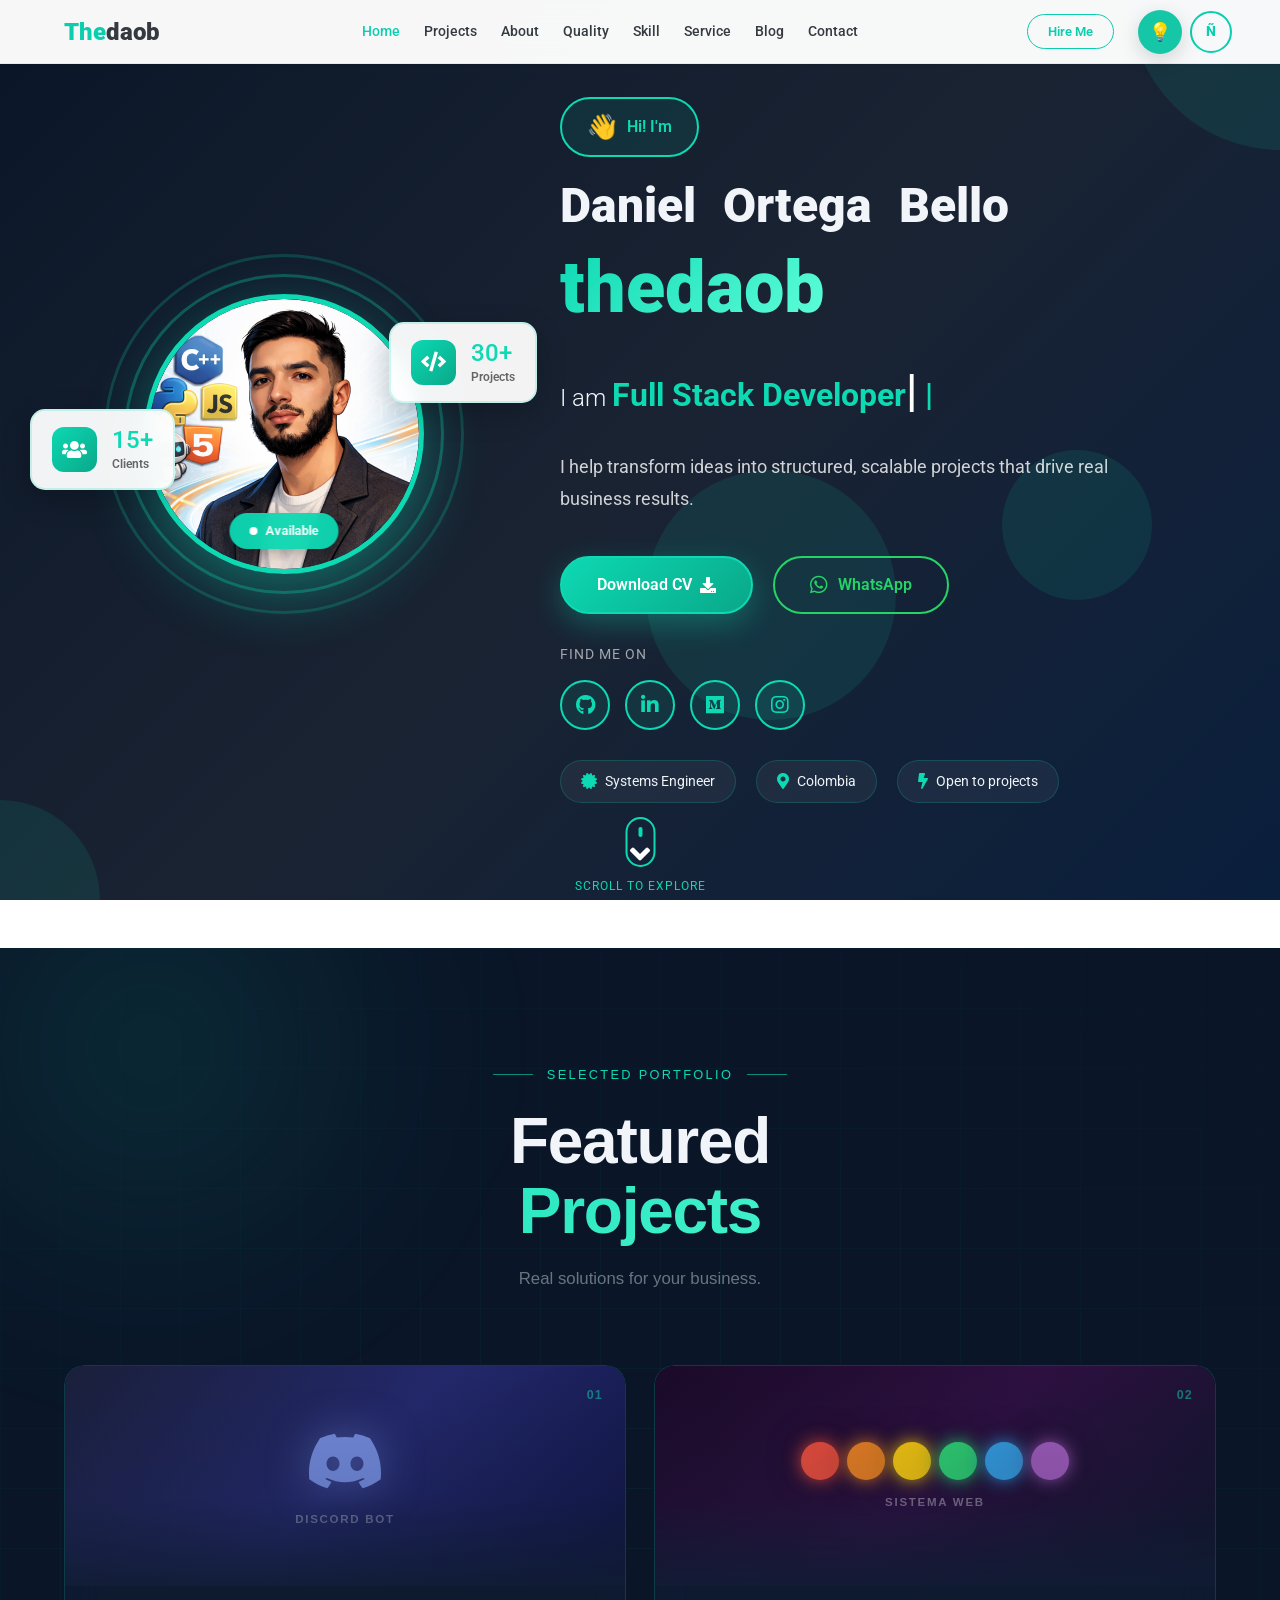
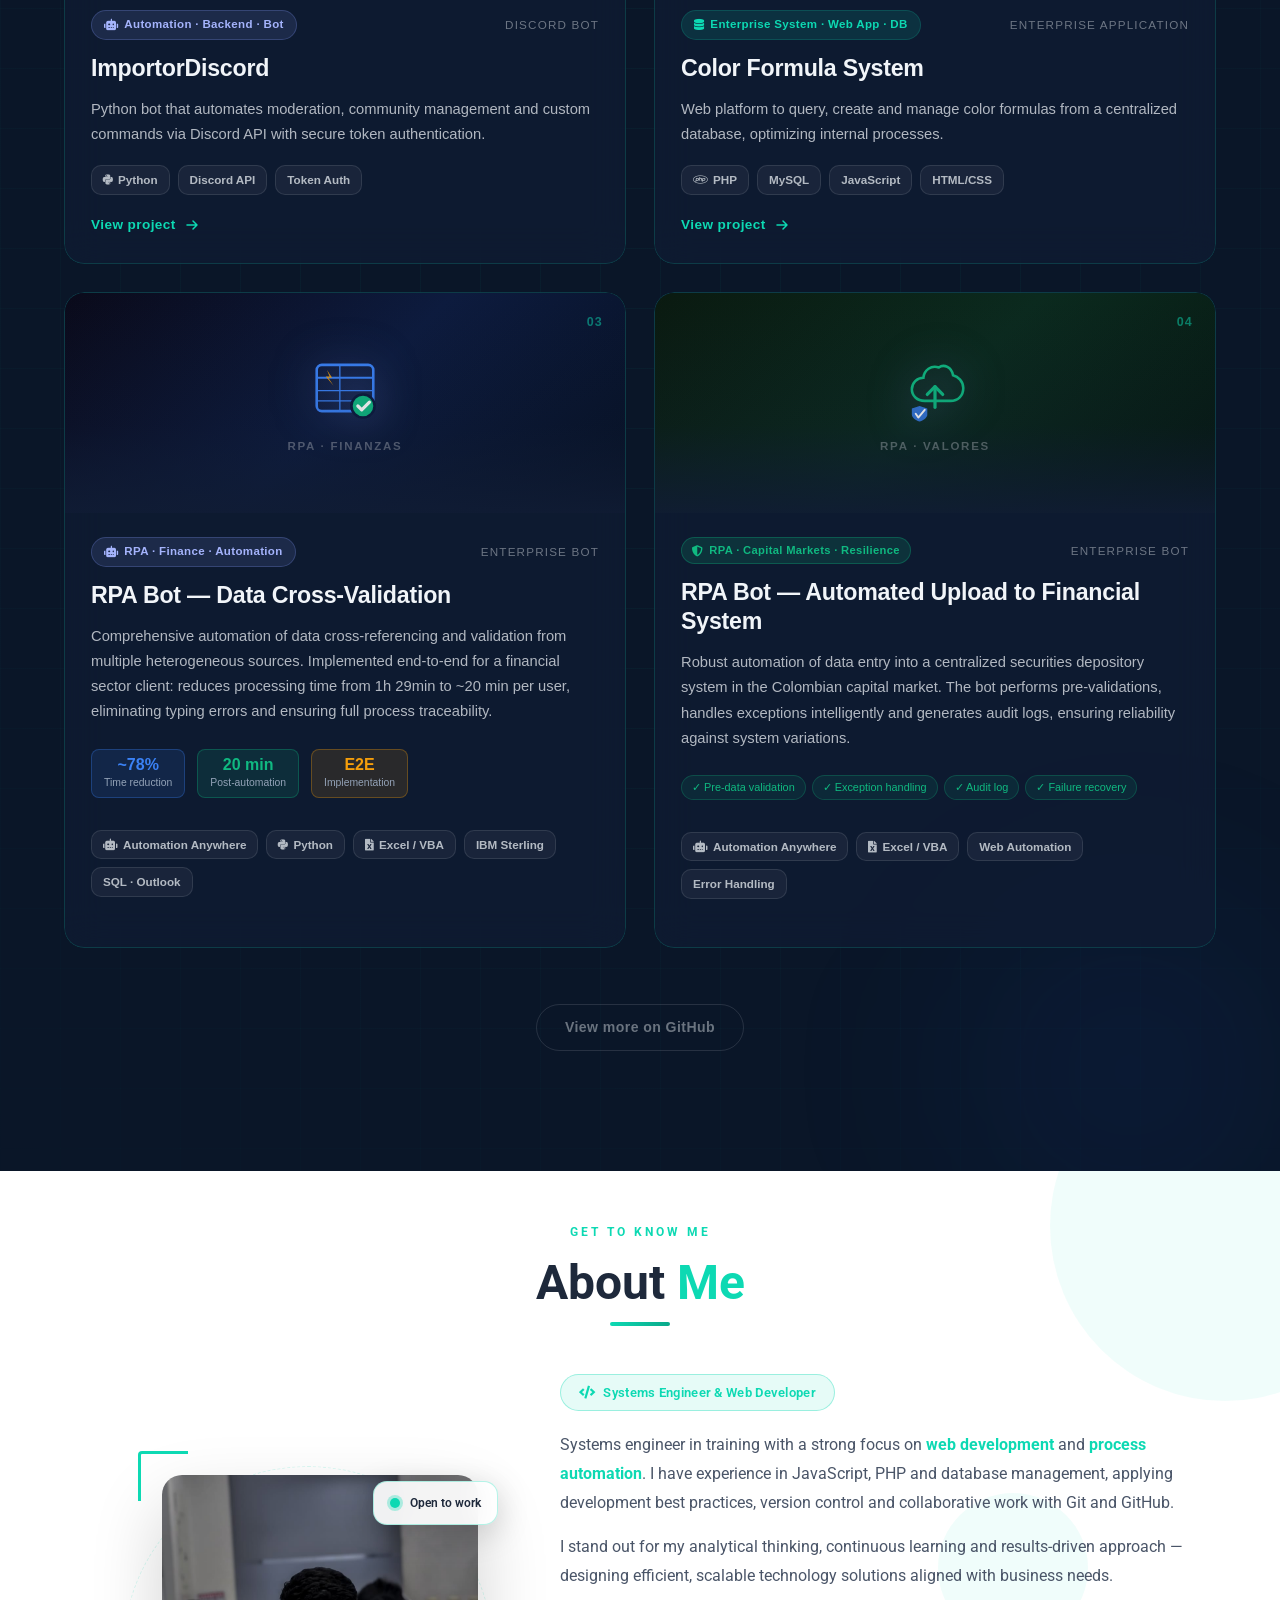
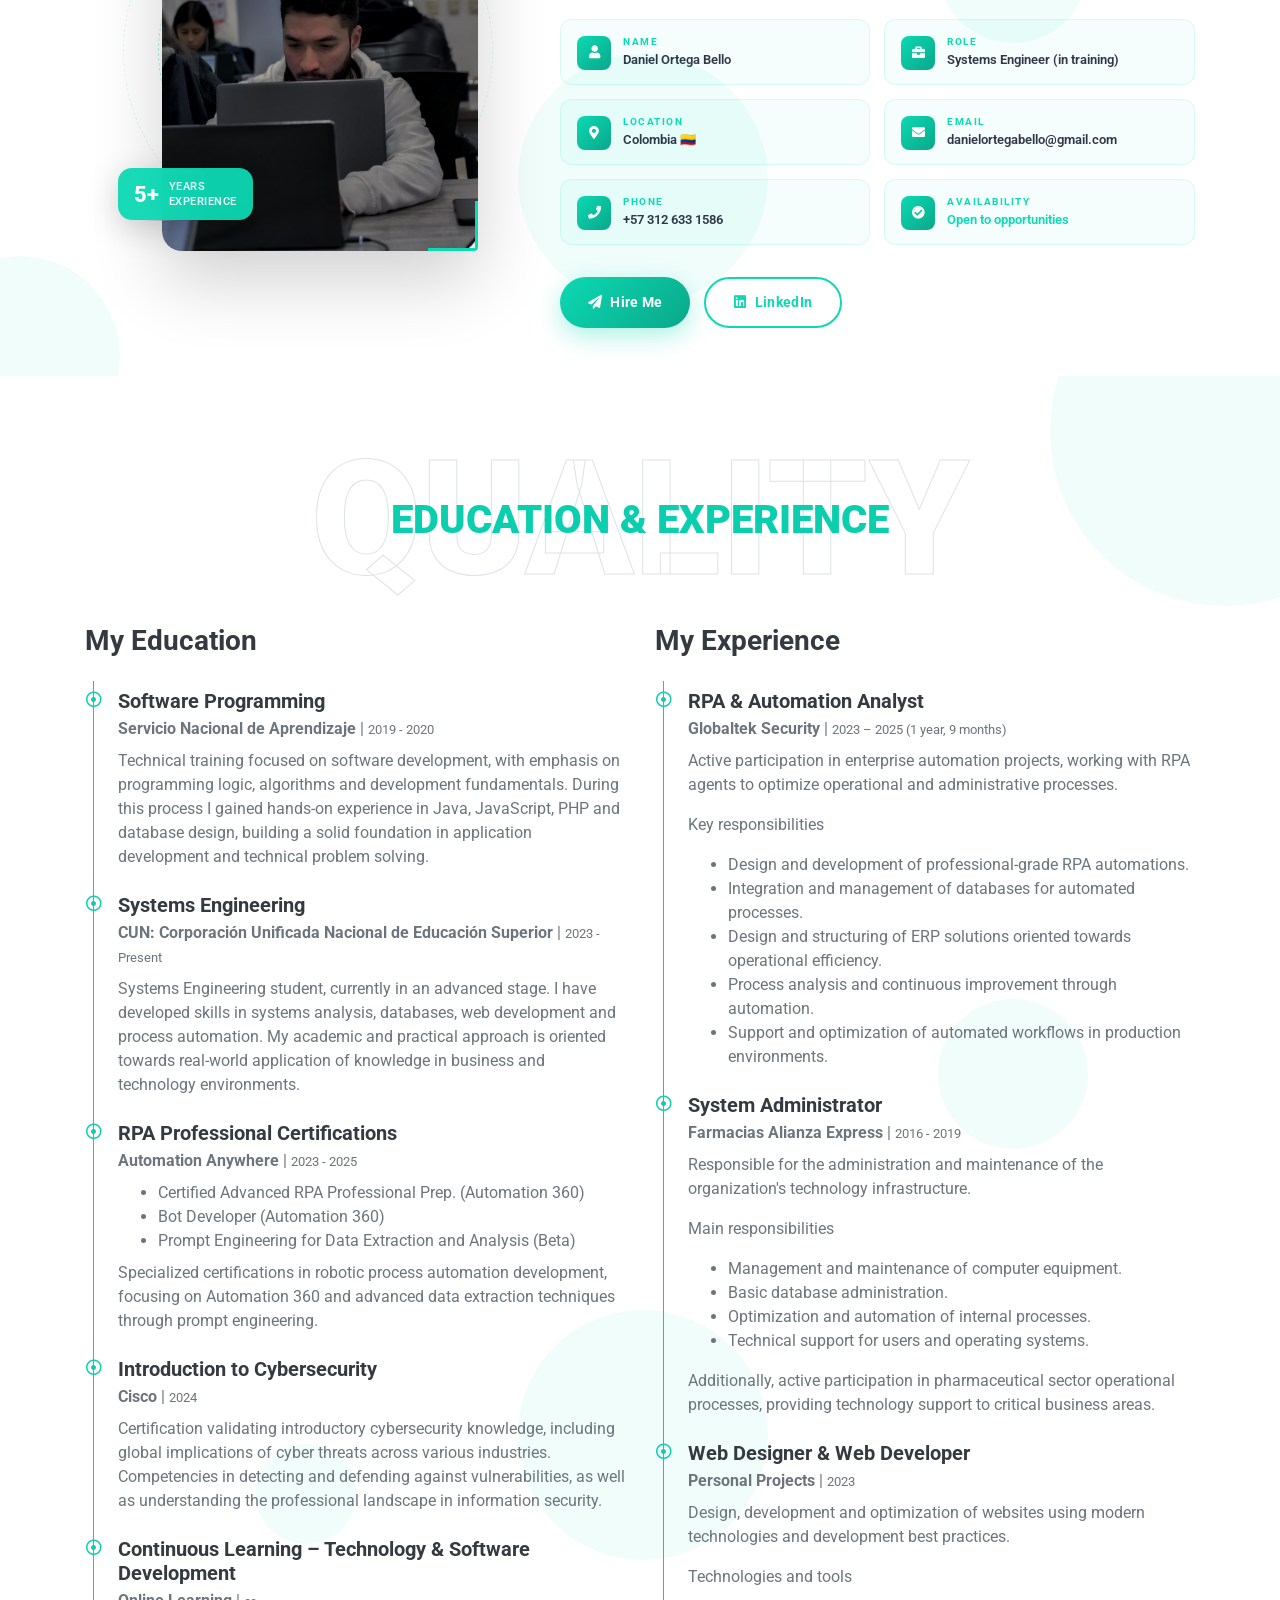
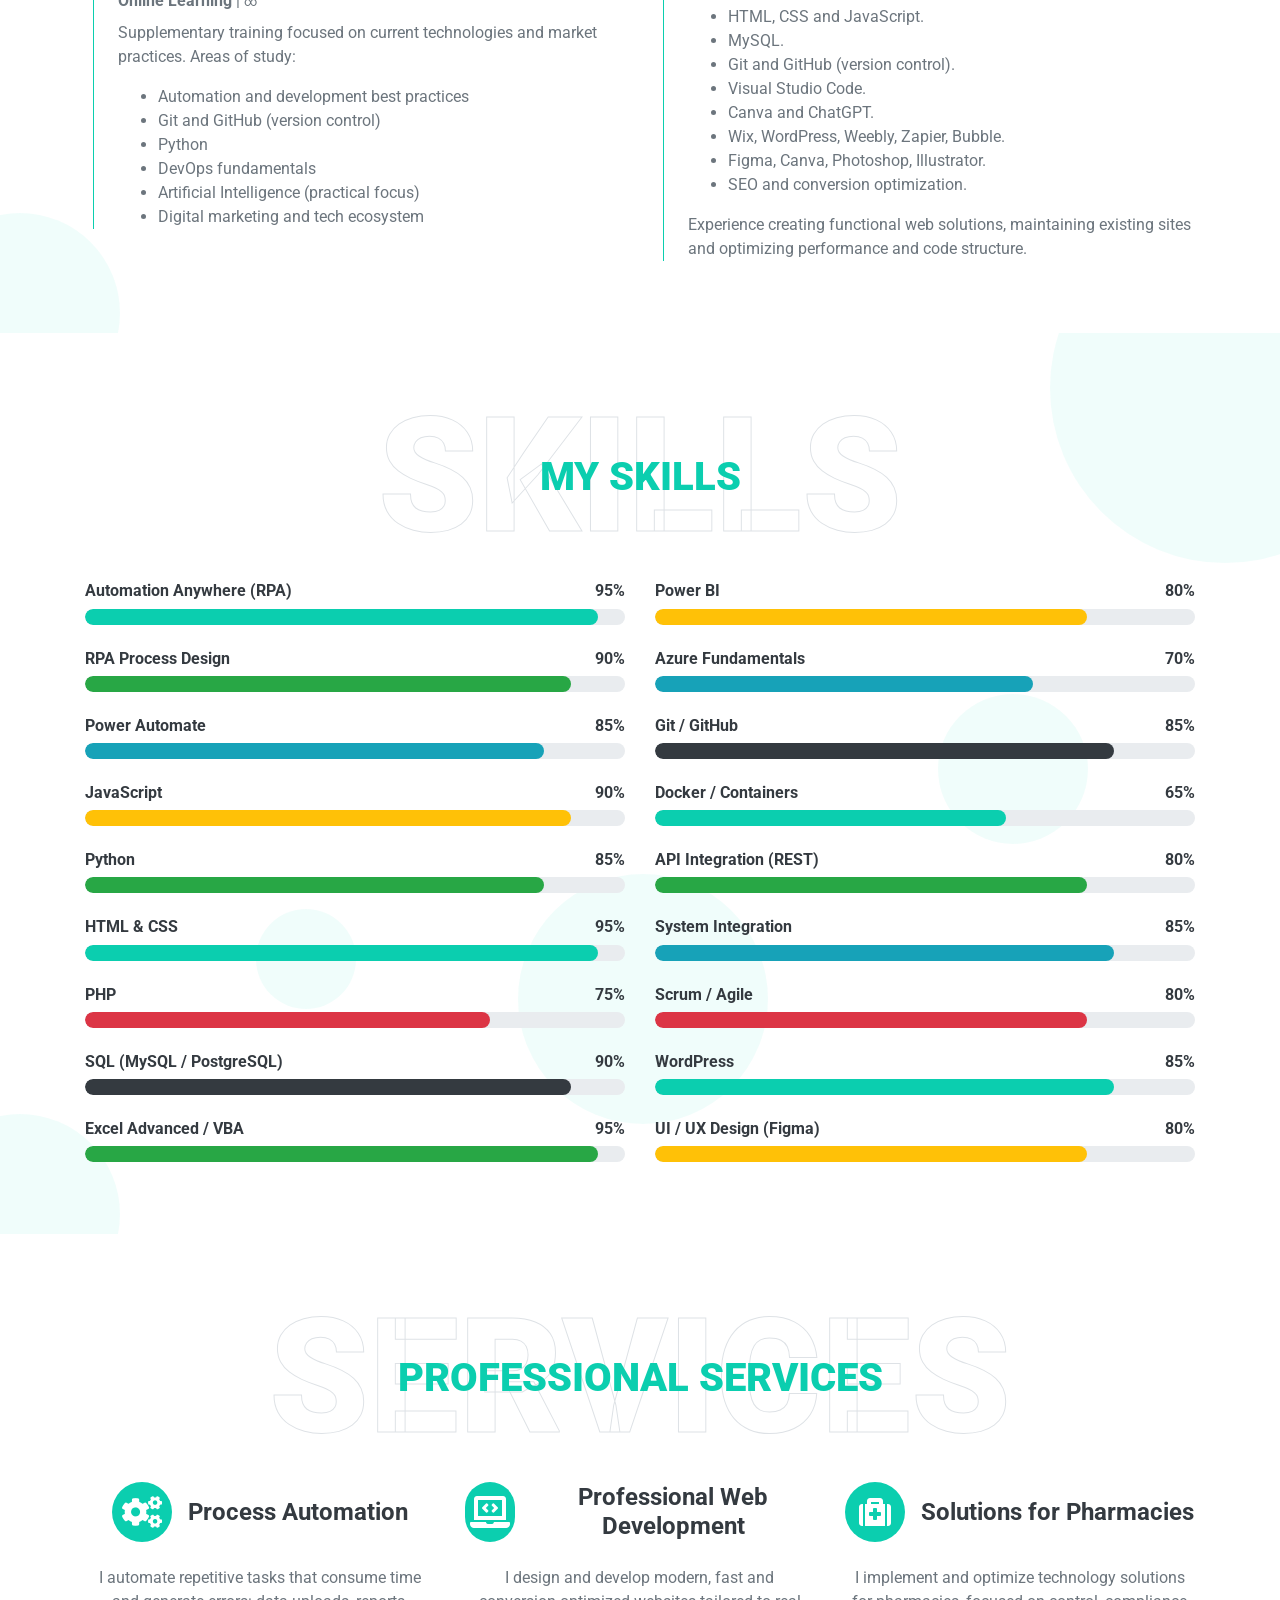
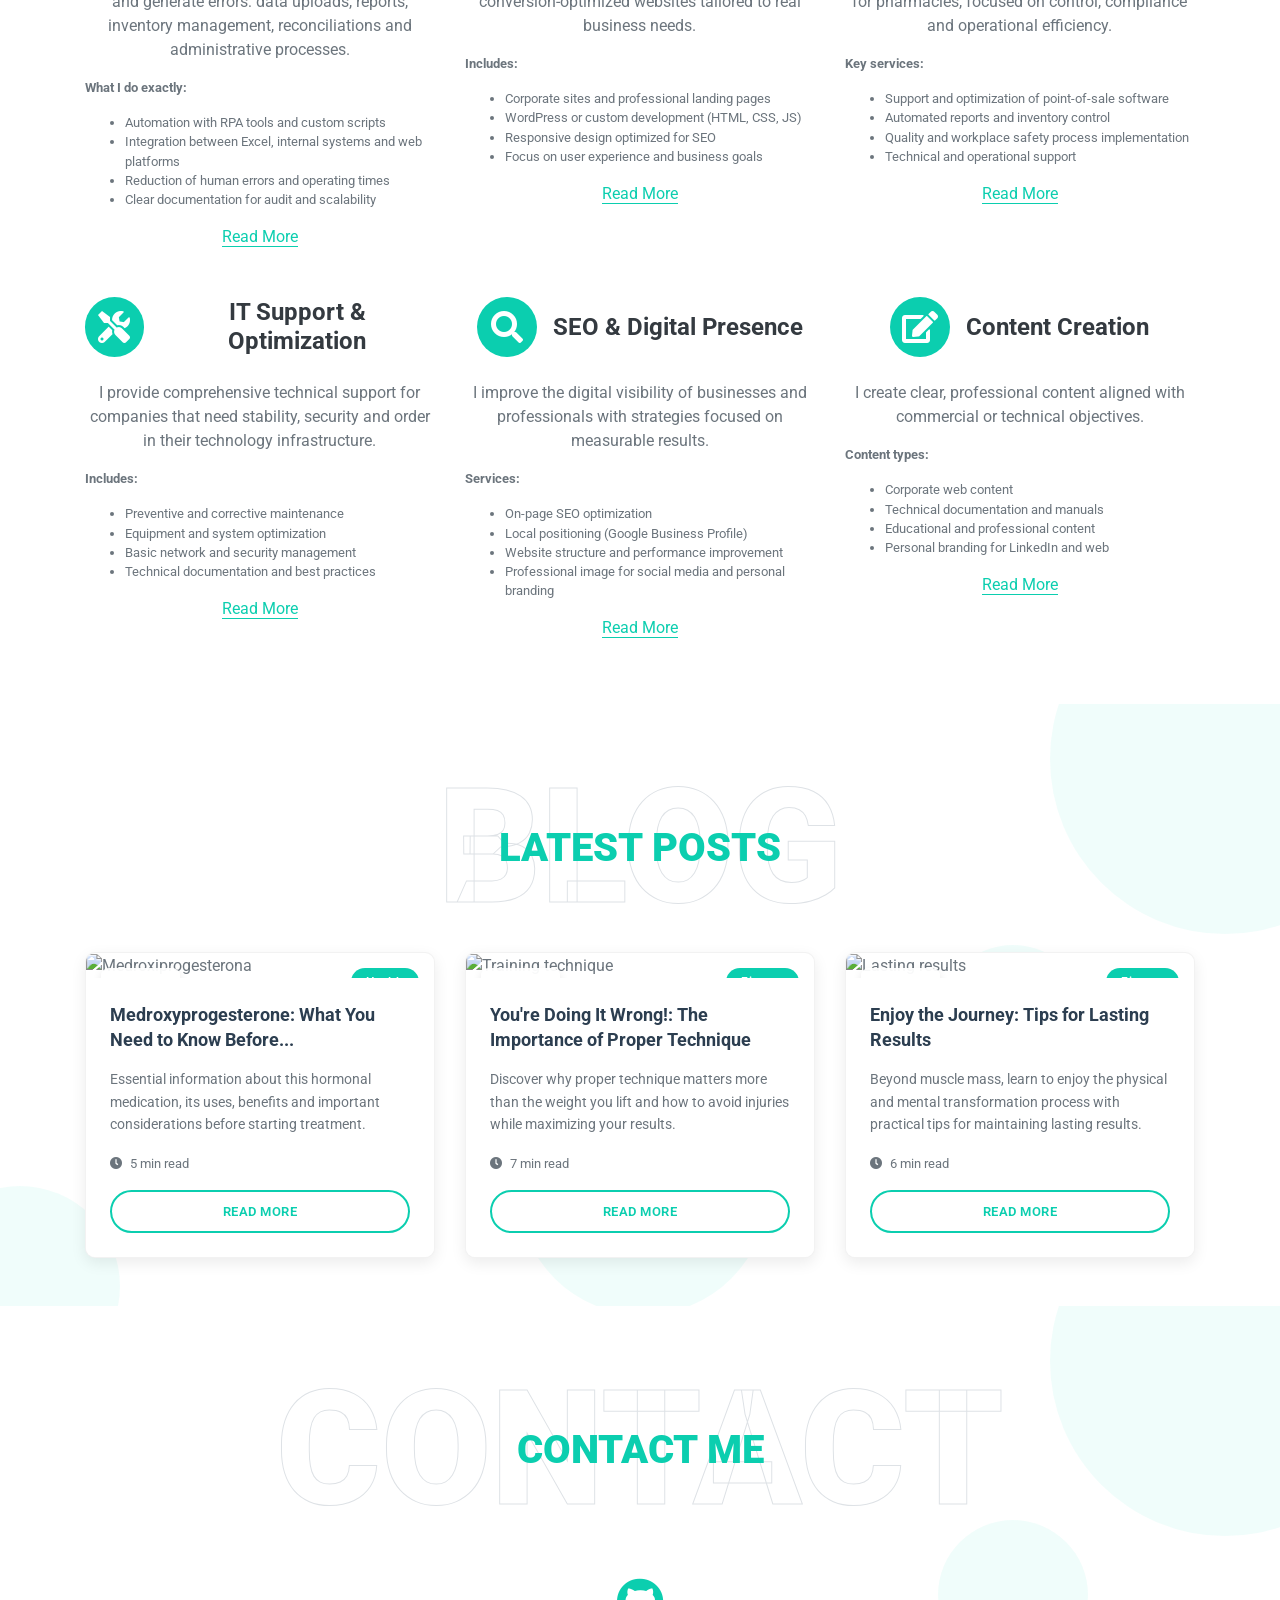
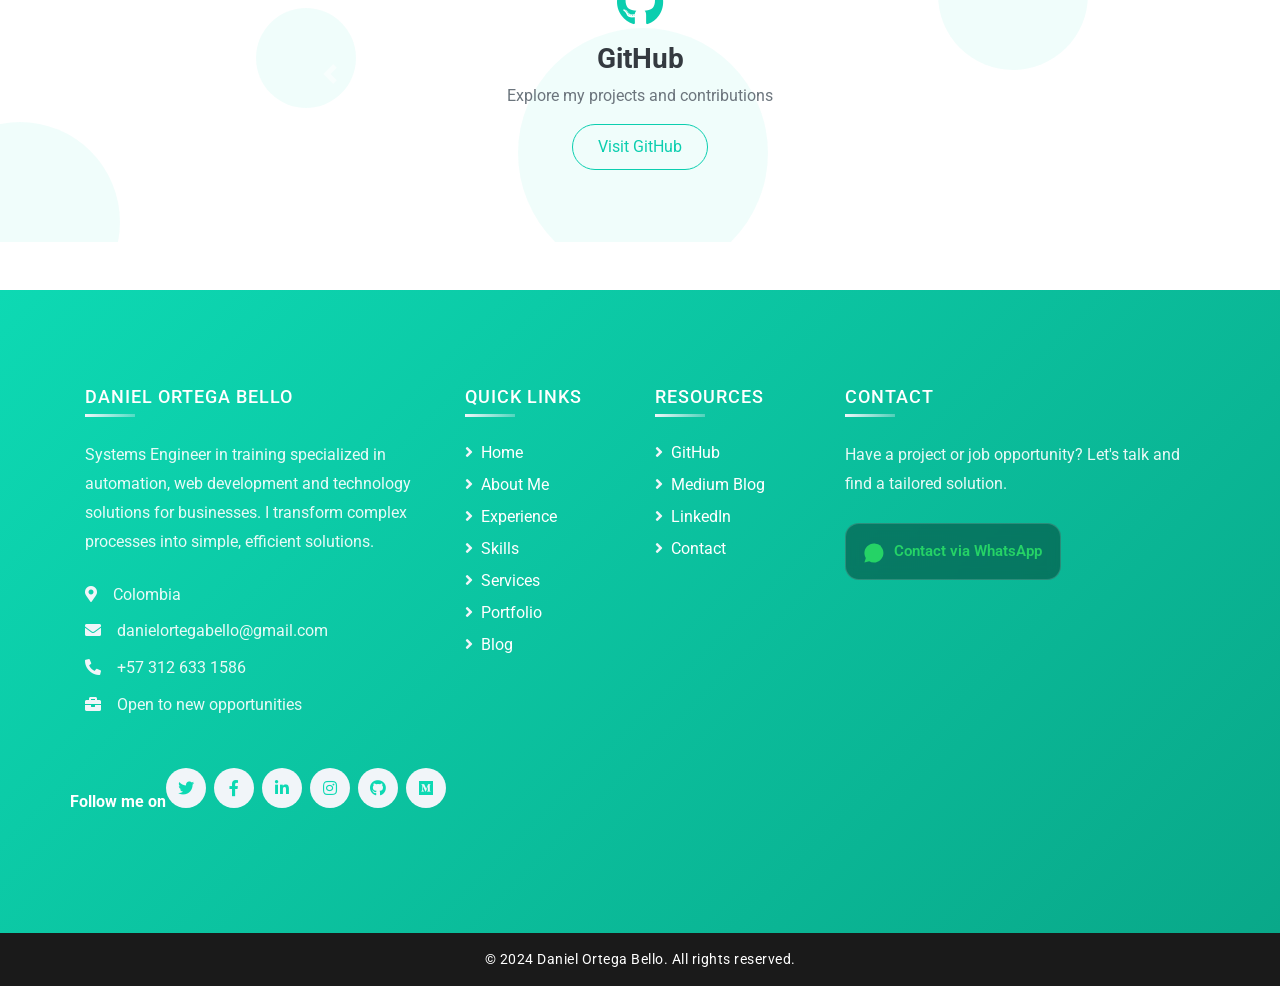
==== commit b36a43a1: "Edit value propotition" ====
--- a/index.html
+++ b/index.html
@@ -156,8 +156,8 @@
 
 
                 <!-- Value Proposition -->
-               <p class="hero-description" data-en="I turn manual processes into efficient, reliable and scalable automated systems." data-es="Convierto procesos manuales en sistemas automatizados eficientes, confiables y escalables.">
-                    I turn manual processes into efficient, reliable and scalable automated systems.
+               <p class="hero-description" data-en="I help transform ideas into structured, scalable projects that drive real business results." data-es="Ayudo a transformar ideas en proyectos estructurados y escalables que generan resultados reales.">
+                    I help transform ideas into structured, scalable projects that drive real business results.
                 </p>
 
                 <!-- CTA Buttons with Enhanced Design -->
